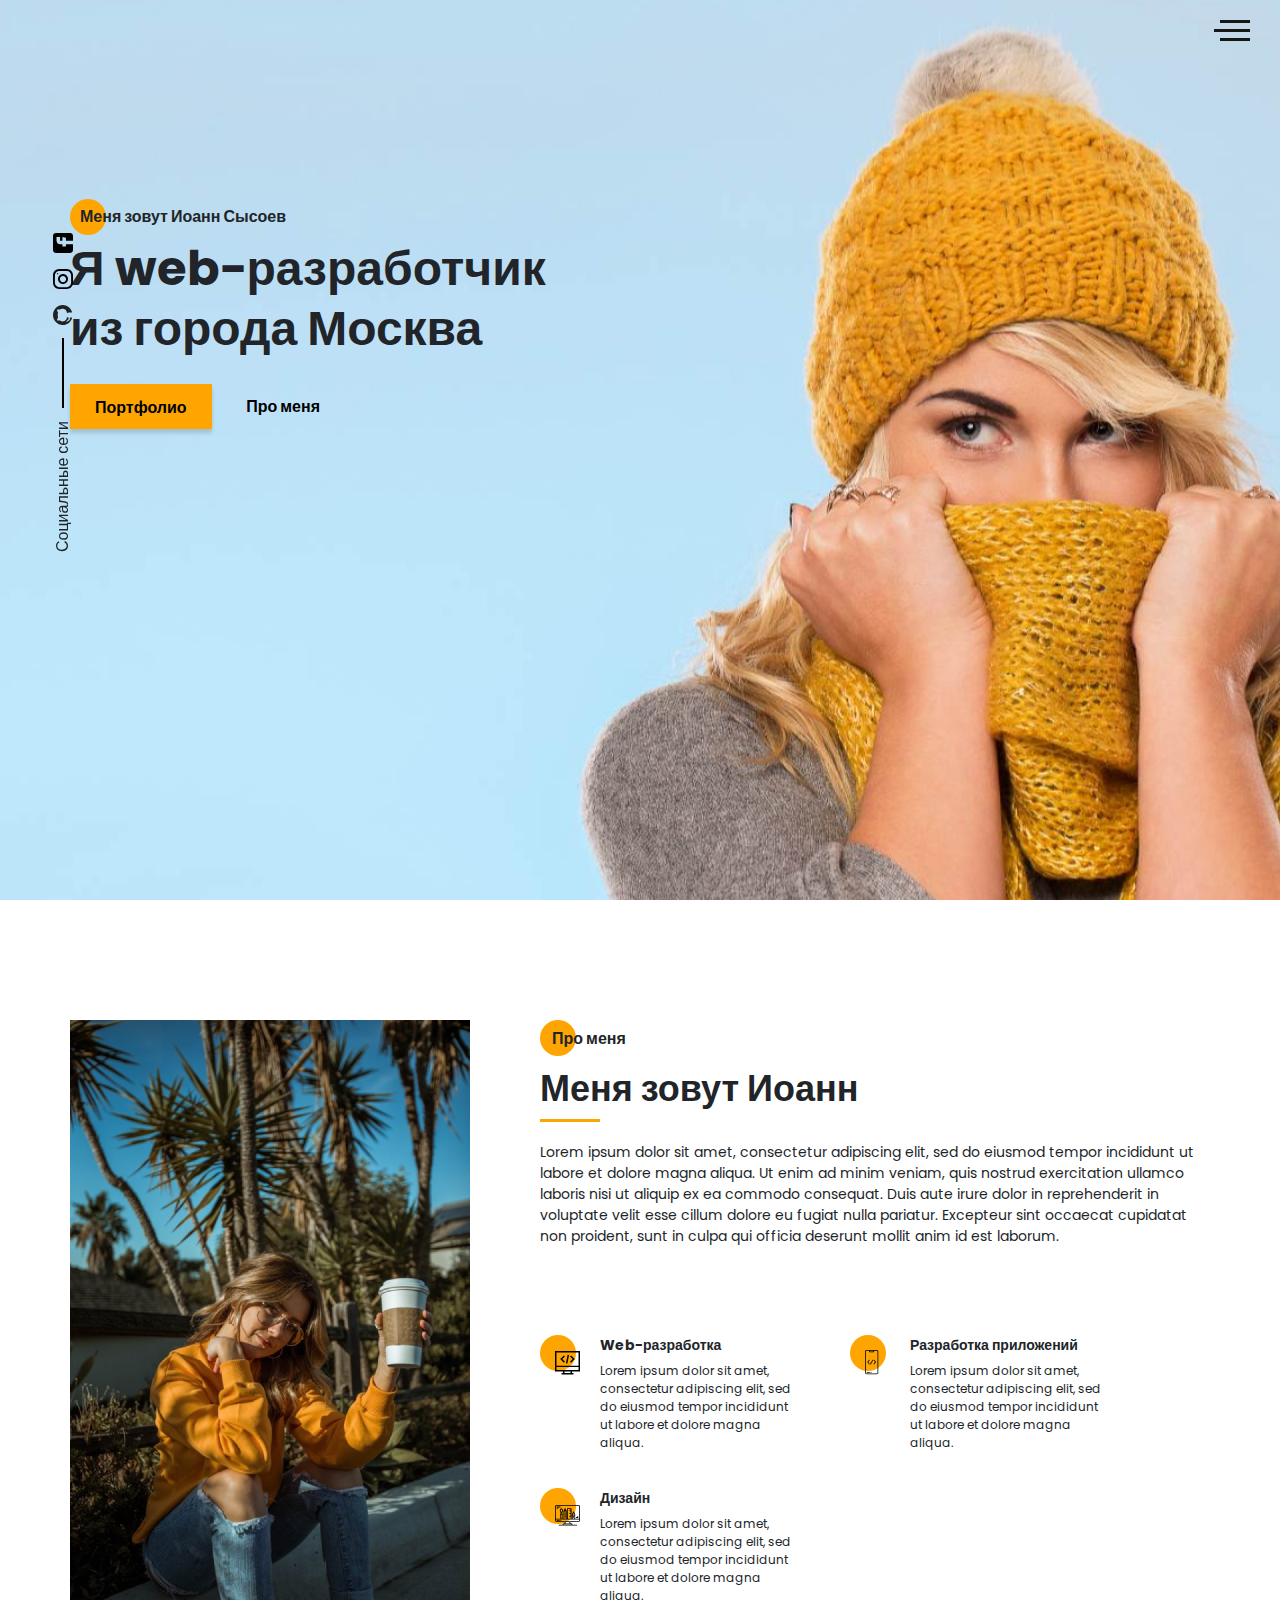
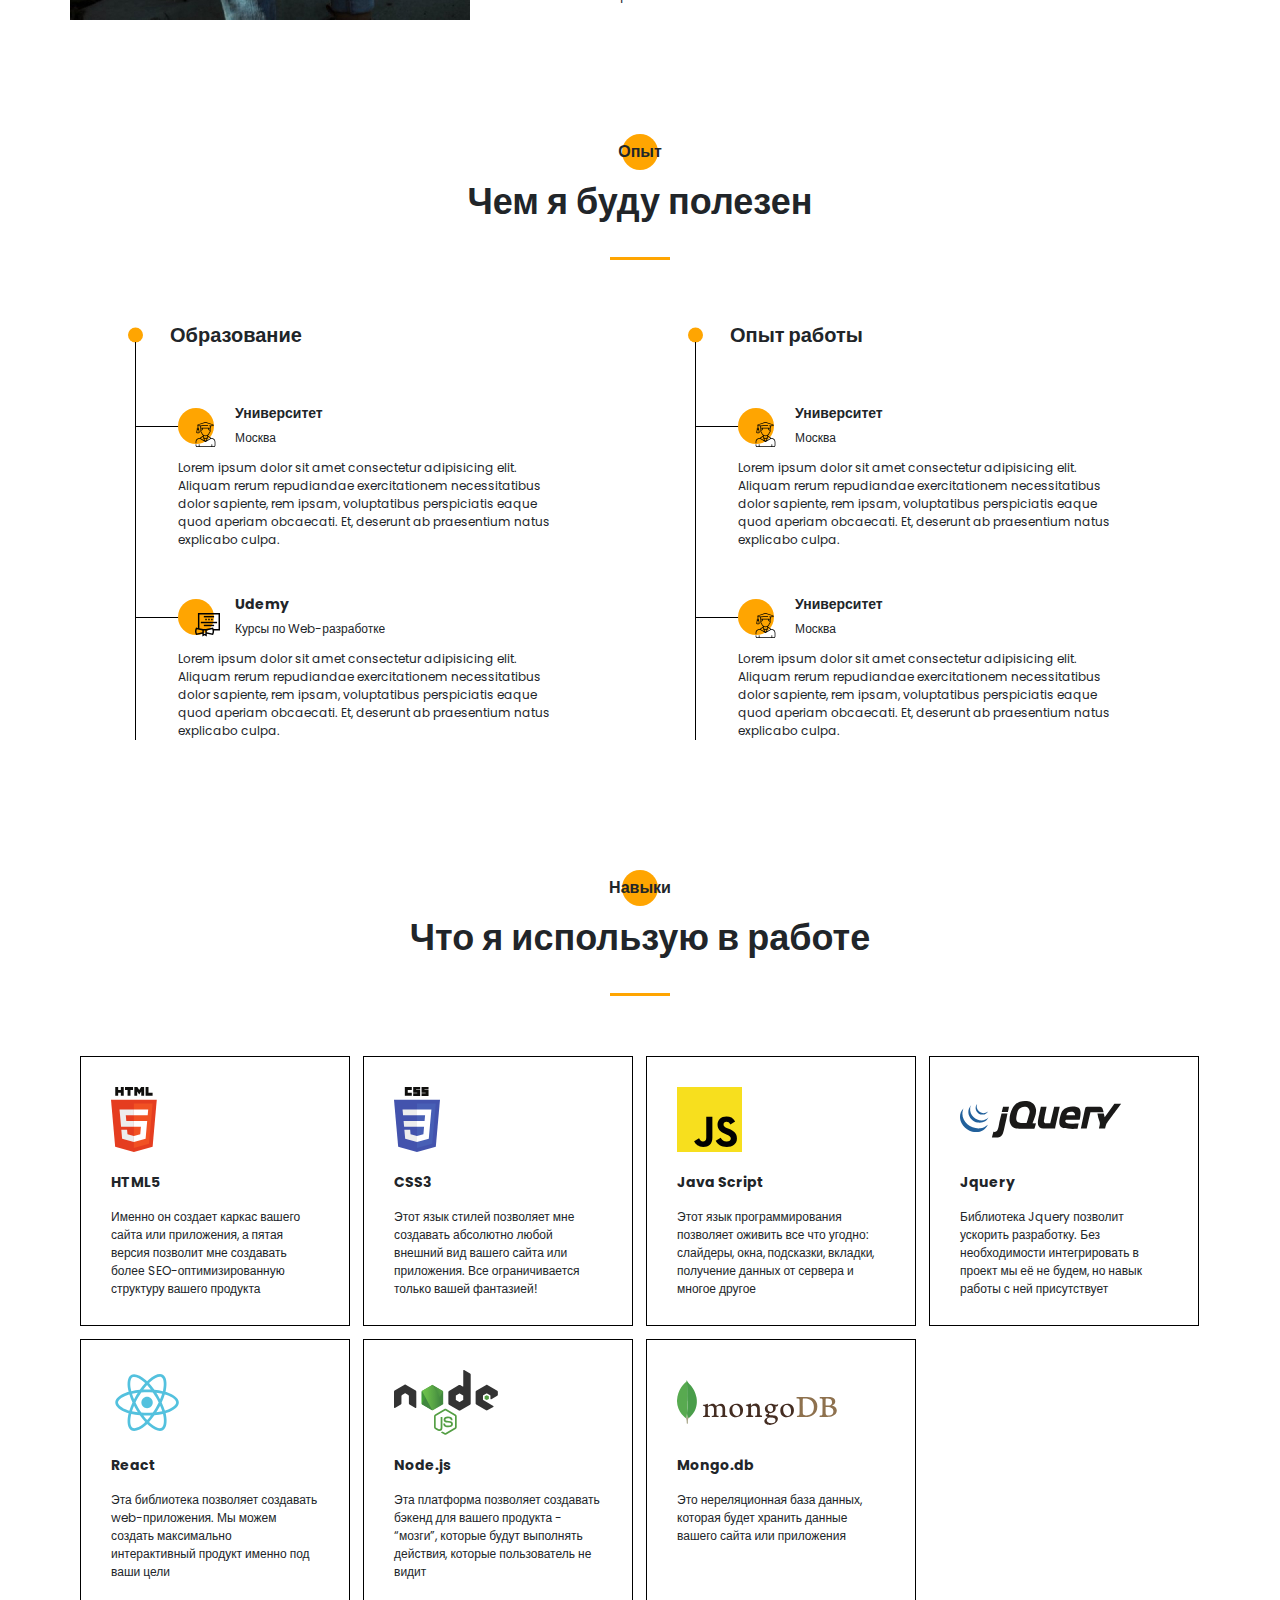
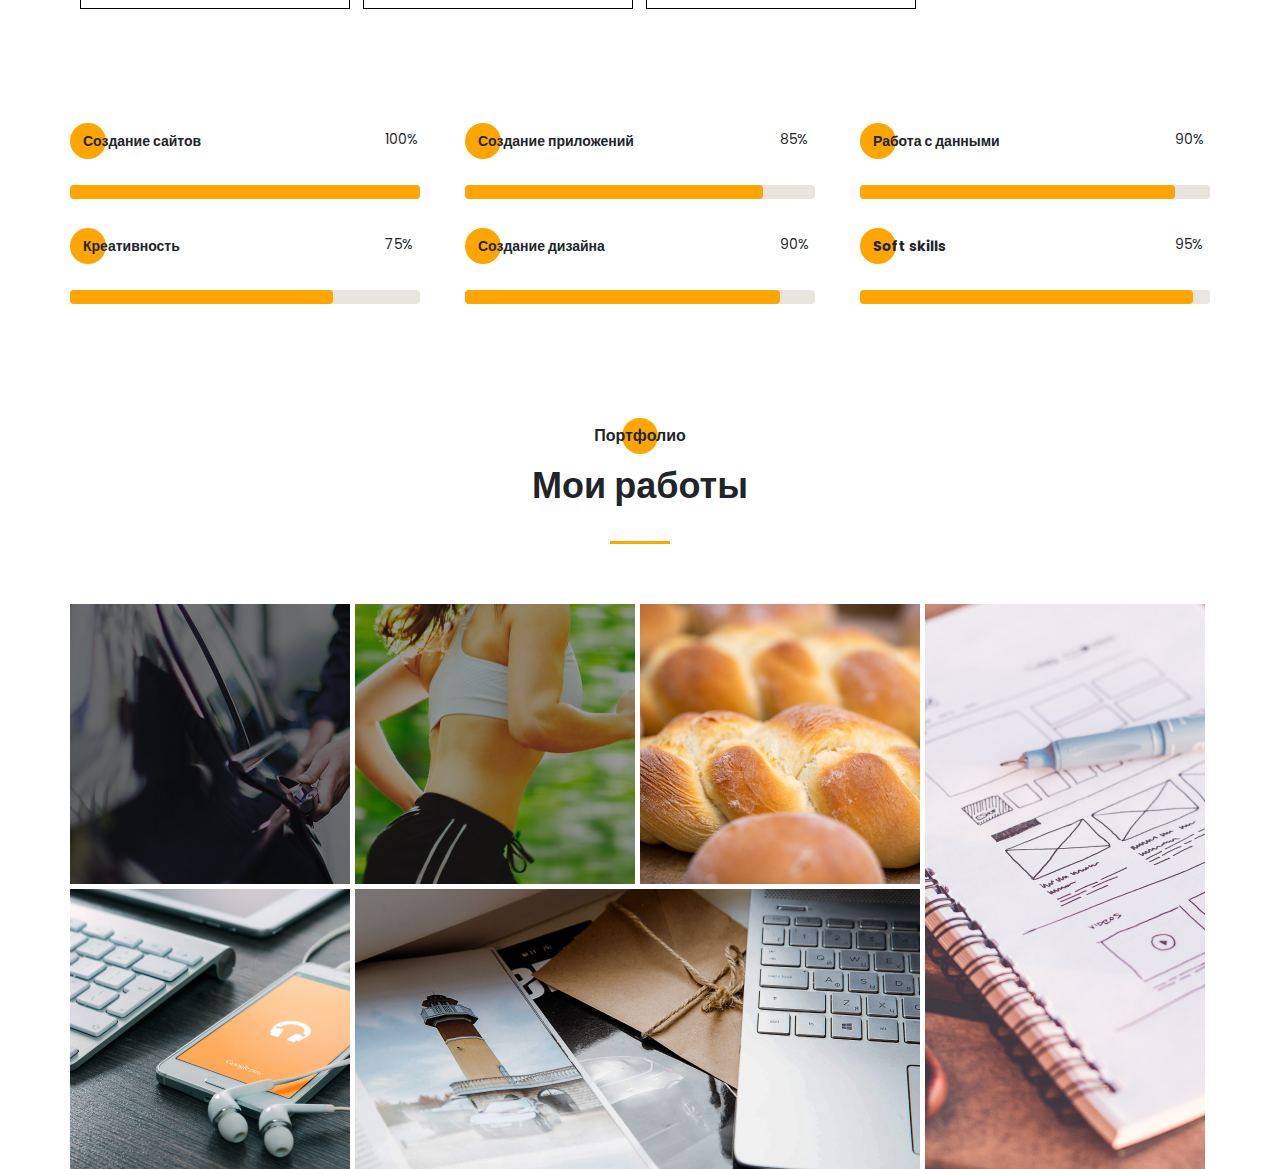
==== index.html @ 1ad9eea7 "Fifth panel: portfolio" ====
<!DOCTYPE html><html lang="ru"><head><meta charset="UTF-8"><meta name="viewport" content="width=device-width,initial-scale=1"><meta http-equiv="X-UA-Compatible" content="ie=edge"><title>Portfolio</title><meta name="title" content="Мое портфолио"><meta name="description" content="Здесь вы сможете ознакомиться с моими работами и узнать больше обо мне"><!-- Open Graph / Facebook --><meta property="og:type" content="website"><meta property="og:url" content="https://metatags.io/"><meta property="og:title" content="Мое портфолио"><meta property="og:description" content="Здесь вы сможете ознакомиться с моими работами и узнать больше обо мне"><meta property="og:image" content="https://metatags.io/assets/meta-tags-16a33a6a8531e519cc0936fbba0ad904e52d35f34a46c97a2c9f6f7dd7d336f2.png"><!-- Twitter --><meta property="twitter:card" content="summary_large_image"><meta property="twitter:url" content="https://metatags.io/"><meta property="twitter:title" content="Мое портфолио"><meta property="twitter:description" content="Здесь вы сможете ознакомиться с моими работами и узнать больше обо мне"><meta property="twitter:image" content="https://metatags.io/assets/meta-tags-16a33a6a8531e519cc0936fbba0ad904e52d35f34a46c97a2c9f6f7dd7d336f2.png"><!-- Favicon  --><link rel="apple-touch-icon" sizes="57x57" href="icons/favicon//apple-icon-57x57.png"><link rel="apple-touch-icon" sizes="60x60" href="icons/favicon//apple-icon-60x60.png"><link rel="apple-touch-icon" sizes="72x72" href="icons/favicon//apple-icon-72x72.png"><link rel="apple-touch-icon" sizes="76x76" href="icons/favicon//apple-icon-76x76.png"><link rel="apple-touch-icon" sizes="114x114" href="icons/favicon//apple-icon-114x114.png"><link rel="apple-touch-icon" sizes="120x120" href="icons/favicon//apple-icon-120x120.png"><link rel="apple-touch-icon" sizes="144x144" href="icons/favicon//apple-icon-144x144.png"><link rel="apple-touch-icon" sizes="152x152" href="icons/favicon//apple-icon-152x152.png"><link rel="apple-touch-icon" sizes="180x180" href="icons/favicon//apple-icon-180x180.png"><link rel="icon" type="image/png" sizes="192x192" href="icons/favicon//android-icon-192x192.png"><link rel="icon" type="image/png" sizes="32x32" href="icons/favicon//favicon-32x32.png"><link rel="icon" type="image/png" sizes="96x96" href="icons/favicon//favicon-96x96.png"><link rel="icon" type="image/png" sizes="16x16" href="icons/favicon//favicon-16x16.png"><link rel="manifest" href="icons/favicon//manifest.json"><meta name="msapplication-TileColor" content="#ffffff"><meta name="msapplication-TileImage" content="icons/favicon//ms-icon-144x144.png"><meta name="theme-color" content="#ffffff"><link rel="stylesheet" href="css/style.min.css"></head><body><aside class="sidepanel"><a href="#" class="sidepanel__link"><img src="icons/social/facebook.svg" alt="facebook"></a><a href="#" class="sidepanel__link"><img src="icons/social/instagram.svg" alt="instagram"></a><a href="#" class="sidepanel__link"><img src="icons/social/github.svg" alt="github"></a><div class="sidepanel__divider"></div><div class="sidepanel__text"><span>Социальные сети</span></div></aside><div class="menu"><div class="menu__block"><div class="menu__close"><svg width="29" height="30" viewBox="0 0 29 30" fill="none" xmlns="http://www.w3.org/2000/svg"><path d="M17.1568 14.5231L28.4489 3.23075C29.1837 2.49623 29.1837 1.30861 28.4489 0.574085C27.7144 -0.160437 26.5267 -0.160437 25.7922 0.574085L14.4998 11.8665L3.20781 0.574085C2.47295 -0.160437 1.28567 -0.160437 0.551149 0.574085C-0.183716 1.30861 -0.183716 2.49623 0.551149 3.23075L11.8432 14.5231L0.551149 25.8155C-0.183716 26.55 -0.183716 27.7376 0.551149 28.4721C0.917206 28.8385 1.39852 29.0226 1.87948 29.0226C2.36045 29.0226 2.84141 28.8385 3.20781 28.4721L14.4998 17.1798L25.7922 28.4721C26.1586 28.8385 26.6396 29.0226 27.1205 29.0226C27.6015 29.0226 28.0825 28.8385 28.4489 28.4721C29.1837 27.7376 29.1837 26.55 28.4489 25.8155L17.1568 14.5231Z" fill="black"/></svg></div><nav><ul class="menu__list"><li class="menu__link"><a href="#">ПРО МЕНЯ</a></li><li class="menu__link"><a href="#">МОЙ ОПЫТ</a></li><li class="menu__link"><a href="#">МОИ НАВЫКИ</a></li><li class="menu__link"><a href="#">МОИ РАБОТЫ</a></li><li class="menu__link"><a href="#">ПРАЙС-ЛИСТ</a></li><li class="menu__link"><a href="#">КОНТАКТЫ</a></li></ul></nav><div class="menu__social"><a href="#"><svg width="20" height="19" viewBox="0 0 20 19" fill="none" xmlns="http://www.w3.org/2000/svg"><path d="M10 0C4.475 0 0 4.36167 0 9.74107C0 14.0457 2.865 17.6962 6.8375 18.9832C7.3375 19.0749 7.52083 18.7734 7.52083 18.5148C7.52083 18.2835 7.5125 17.6706 7.50833 16.8585C4.72667 17.4459 4.14 15.5517 4.14 15.5517C3.685 14.4274 3.0275 14.1267 3.0275 14.1267C2.12167 13.5228 3.0975 13.5352 3.0975 13.5352C4.10167 13.603 4.62917 14.5389 4.62917 14.5389C5.52083 16.0283 6.97 15.5979 7.54167 15.3493C7.63167 14.719 7.88917 14.2903 8.175 14.0466C5.95417 13.8029 3.62 12.9652 3.62 9.23304C3.62 8.16988 4.0075 7.30085 4.64917 6.61934C4.53667 6.37317 4.19917 5.3827 4.73667 4.04116C4.73667 4.04116 5.57417 3.78012 7.48667 5.03988C8.28667 4.82345 9.13667 4.71606 9.98667 4.7111C10.8367 4.71606 11.6867 4.82345 12.4867 5.03988C14.3867 3.78012 15.2242 4.04116 15.2242 4.04116C15.7617 5.3827 15.4242 6.37317 15.3242 6.61934C15.9617 7.30085 16.3492 8.16988 16.3492 9.23304C16.3492 12.9752 14.0117 13.7987 11.7867 14.0383C12.1367 14.3307 12.4617 14.928 12.4617 15.8408C12.4617 17.1444 12.4492 18.1918 12.4492 18.5082C12.4492 18.7635 12.6242 19.0683 13.1367 18.9708C17.1375 17.692 20 14.0391 20 9.74107C20 4.36167 15.5225 0 10 0Z" fill="#212121"/></svg> </a><a href="#"><svg width="20" height="20" viewBox="0 0 20 20" fill="none" xmlns="http://www.w3.org/2000/svg"><path d="M13.7495 0L6.24951 0C2.79826 0 -0.000488281 2.79875 -0.000488281 6.25L-0.000488281 13.75C-0.000488281 17.2013 2.79826 20 6.24951 20L13.7495 20C17.2008 20 19.9995 17.2013 19.9995 13.75L19.9995 6.25C19.9995 2.79875 17.2008 0 13.7495 0ZM18.1245 13.75C18.1245 16.1625 16.162 18.125 13.7495 18.125L6.24951 18.125C3.83701 18.125 1.87451 16.1625 1.87451 13.75L1.87451 6.25C1.87451 3.8375 3.83701 1.875 6.24951 1.875L13.7495 1.875C16.162 1.875 18.1245 3.8375 18.1245 6.25L18.1245 13.75Z" fill="black"/><path d="M9.99951 5C7.23826 5 4.99951 7.23875 4.99951 10C4.99951 12.7613 7.23826 15 9.99951 15C12.7608 15 14.9995 12.7613 14.9995 10C14.9995 7.23875 12.7608 5 9.99951 5ZM9.99951 13.125C8.27701 13.125 6.87451 11.7225 6.87451 10C6.87451 8.27625 8.27701 6.875 9.99951 6.875C11.722 6.875 13.1245 8.27625 13.1245 10C13.1245 11.7225 11.722 13.125 9.99951 13.125Z" fill="black"/><path d="M15.3745 5.29123C15.7425 5.29123 16.0408 4.99295 16.0408 4.62499C16.0408 4.25703 15.7425 3.95874 15.3745 3.95874C15.0065 3.95874 14.7083 4.25703 14.7083 4.62499C14.7083 4.99295 15.0065 5.29123 15.3745 5.29123Z" fill="black"/></svg> </a><a href="#"><svg width="20" height="20" viewBox="0 0 20 20" fill="none" xmlns="http://www.w3.org/2000/svg"><path d="M17.0698 0L2.9292 0C1.3139 0 -0.000488281 1.31439 -0.000488281 2.92969L-0.000488281 17.0703C-0.000488281 18.6856 1.3139 20 2.9292 20L8.82764 20L8.82764 12.9297L6.48389 12.9297L6.48389 9.41406L8.82764 9.41406L8.82764 7.03125C8.82764 5.09262 10.4046 3.51563 12.3433 3.51563L15.8979 3.51563L15.8979 7.03125L12.3433 7.03125L12.3433 9.41406L15.8979 9.41406L15.312 12.9297L12.3433 12.9297L12.3433 20L17.0698 20C18.6851 20 19.9995 18.6856 19.9995 17.0703L19.9995 2.92969C19.9995 1.31439 18.6851 0 17.0698 0Z" fill="black"/></svg></a></div></div><div class="menu__overlay"></div></div><section class="promo"><div class="hamburger"><span></span> <span class="long"></span> <span></span></div><div class="container"><div class="title title_fz16 promo__subtitle">Меня зовут Иоанн Сысоев</div><h1 class="title title_fz48 promo__title">Я web-разработчик из города Москва</h1><div class="promo__btns"><a href="#" class="promo__link btn">Портфолио</a> <a href="#" class="promo__link">Про меня</a></div></div></section><section class="about"><div class="container"><div class="about__wrapper"><div class="about__photo"><img src="img/main_photo.jpg" alt="photo"></div><div class="about__descr"><h2 class="title title_fz16 about__title">Про меня</h2><div class="title title_fz36 about__subtitle">Меня зовут Иоанн</div><div class="divider"></div><p class="about__text">Lorem ipsum dolor sit amet, consectetur adipiscing elit, sed do eiusmod tempor incididunt ut labore et dolore magna aliqua. Ut enim ad minim veniam, quis nostrud exercitation ullamco laboris nisi ut aliquip ex ea commodo consequat. Duis aute irure dolor in reprehenderit in voluptate velit esse cillum dolore eu fugiat nulla pariatur. Excepteur sint occaecat cupidatat non proident, sunt in culpa qui officia deserunt mollit anim id est laborum.</p></div><div class="about__skills"><div class="about__skills-item"><div class="about__skills-circle"><img src="icons/about_me/web_development.svg" alt="web-dev"></div><div><div class="title title_fz14">Web-разработка</div><div class="about__skills-text">Lorem ipsum dolor sit amet, consectetur adipiscing elit, sed do eiusmod tempor incididunt ut labore et dolore magna aliqua.</div></div></div><div class="about__skills-item"><div class="about__skills-circle"><img src="icons/about_me/mobile_dev.svg" alt="mobile-dev"></div><div><div class="title title_fz14">Разработка приложений</div><div class="about__skills-text">Lorem ipsum dolor sit amet, consectetur adipiscing elit, sed do eiusmod tempor incididunt ut labore et dolore magna aliqua.</div></div></div><div class="about__skills-item"><div class="about__skills-circle"><img src="icons/about_me/design.svg" alt="design"></div><div><div class="title title_fz14">Дизайн</div><div class="about__skills-text">Lorem ipsum dolor sit amet, consectetur adipiscing elit, sed do eiusmod tempor incididunt ut labore et dolore magna aliqua.</div></div></div></div></div></div></section><section class="resume"><div class="container"><h2 class="title title_fz16 title__section-title">Опыт</h2><div class="title title_fz36 title__section-subtitle">Чем я буду полезен</div><div class="divider"></div><div class="resume__wrapper"><div class="resume__column"><h3 class="title title_fz20 resume__column-title">Образование</h3><ul><li><div class="resume__item"><div class="resume__item-head"><div class="resume__item-icon"><img src="icons/experience/university.svg" alt="university"></div><h4 class="title title_fz14">Университет</h4><div class="resume__item-location">Москва</div></div><div class="resume__item-body">Lorem ipsum dolor sit amet consectetur adipisicing elit. Aliquam rerum repudiandae exercitationem necessitatibus dolor sapiente, rem ipsam, voluptatibus perspiciatis eaque quod aperiam obcaecati. Et, deserunt ab praesentium natus explicabo culpa.</div></div></li><li><div class="resume__item"><div class="resume__item-head"><div class="resume__item-icon"><img src="icons/experience/courses.svg" alt="courses"></div><h4 class="title title_fz14">Udemy</h4><div class="resume__item-location">Курсы по Web-разработке</div></div><div class="resume__item-body">Lorem ipsum dolor sit amet consectetur adipisicing elit. Aliquam rerum repudiandae exercitationem necessitatibus dolor sapiente, rem ipsam, voluptatibus perspiciatis eaque quod aperiam obcaecati. Et, deserunt ab praesentium natus explicabo culpa.</div></div></li></ul></div><div class="resume__column"><h3 class="title title_fz20 resume__column-title">Опыт работы</h3><ul><li><div class="resume__item"><div class="resume__item-head"><div class="resume__item-icon"><img src="icons/experience/university.svg" alt="university"></div><h4 class="title title_fz14">Университет</h4><div class="resume__item-location">Москва</div></div><div class="resume__item-body">Lorem ipsum dolor sit amet consectetur adipisicing elit. Aliquam rerum repudiandae exercitationem necessitatibus dolor sapiente, rem ipsam, voluptatibus perspiciatis eaque quod aperiam obcaecati. Et, deserunt ab praesentium natus explicabo culpa.</div></div></li><li><div class="resume__item"><div class="resume__item-head"><div class="resume__item-icon"><img src="icons/experience/university.svg" alt="university"></div><h4 class="title title_fz14">Университет</h4><div class="resume__item-location">Москва</div></div><div class="resume__item-body">Lorem ipsum dolor sit amet consectetur adipisicing elit. Aliquam rerum repudiandae exercitationem necessitatibus dolor sapiente, rem ipsam, voluptatibus perspiciatis eaque quod aperiam obcaecati. Et, deserunt ab praesentium natus explicabo culpa.</div></div></li></ul></div></div></div></section><section class="skills"><div class="container"><h2 class="title title_fz16 title__section-title">Навыки</h2><div class="title title_fz36 title__section-subtitle">Что я использую в работе</div><div class="divider"></div><div class="skills__items"><div class="skills__item"><div class="skills__item-img"><img src="icons/skills/html5.svg" alt="html5"></div><h3 class="title title_fz14">HTML5</h3><p>Именно он создает каркас вашего сайта или приложения, а пятая версия позволит мне создавать более SEO-оптимизированную структуру вашего продукта</p></div><div class="skills__item"><div class="skills__item-img"><img src="icons/skills/css3.svg" alt="css3"></div><h3 class="title title_fz14">CSS3</h3><p>Этот язык стилей позволяет мне создавать абсолютно любой внешний вид вашего сайта или приложения. Все ограничивается только вашей фантазией!</p></div><div class="skills__item"><div class="skills__item-img"><img src="icons/skills/js.svg" alt="java script"></div><h3 class="title title_fz14">Java Script</h3><p>Этот язык программирования позволяет оживить все что угодно: слайдеры, окна, подсказки, вкладки, получение данных от сервера и многое другое</p></div><div class="skills__item"><div class="skills__item-img"><img src="icons/skills/jquery.svg" alt="Jquery"></div><h3 class="title title_fz14">Jquery</h3><p>Библиотека Jquery позволит ускорить разработку. Без необходимости интегрировать в проект мы её не будем, но навык работы с ней присутствует</p></div><div class="skills__item"><div class="skills__item-img"><img src="icons/skills/react.svg" alt="React"></div><h3 class="title title_fz14">React</h3><p>Эта библиотека позволяет создавать web-приложения. Мы можем создать максимально интерактивный продукт именно под ваши цели</p></div><div class="skills__item"><div class="skills__item-img"><img src="icons/skills/node.js.svg" alt="Node.js"></div><h3 class="title title_fz14">Node.js</h3><p>Эта платформа позволяет создавать бэкенд для вашего продукта - “мозги”, которые будут выполнять действия, которые пользователь не видит</p></div><div class="skills__item"><div class="skills__item-img"><img src="icons/skills/mongo.db.svg" alt="Mongo.db"></div><h3 class="title title_fz14">Mongo.db</h3><p>Это нереляционная база данных, которая будет хранить данные вашего сайта или приложения</p></div></div><div class="skills__ratings"><div class="skills__ratings-item"><div class="title title_fz14 skills__ratings-title">Создание сайтов</div><div class="skills__ratings-counter">100%</div><div class="skills__ratings-line"><span></span></div></div><div class="skills__ratings-item"><div class="title title_fz14 skills__ratings-title">Создание приложений</div><div class="skills__ratings-counter">85%</div><div class="skills__ratings-line"><span></span></div></div><div class="skills__ratings-item"><div class="title title_fz14 skills__ratings-title">Работа с данными</div><div class="skills__ratings-counter">90%</div><div class="skills__ratings-line"><span></span></div></div><div class="skills__ratings-item"><div class="title title_fz14 skills__ratings-title">Креативность</div><div class="skills__ratings-counter">75%</div><div class="skills__ratings-line"><span></span></div></div><div class="skills__ratings-item"><div class="title title_fz14 skills__ratings-title">Создание дизайна</div><div class="skills__ratings-counter">90%</div><div class="skills__ratings-line"><span></span></div></div><div class="skills__ratings-item"><div class="title title_fz14 skills__ratings-title">Soft skills</div><div class="skills__ratings-counter">95%</div><div class="skills__ratings-line"><span></span></div></div></div></div></section><section class="portfolio"><div class="container"><h2 class="title title_fz16 title__section-title">Портфолио</h2><div class="title title_fz36 title__section-subtitle">Мои работы</div><div class="divider"></div><div class="portfolio__wrapper"><a href="/uber" class="portfolio__item"><img src="img/works/uber.jpg" alt="uber"> </a><a href="/pulse" class="portfolio__item"><img src="img/works/pulse.jpg" alt="pulse"> </a><a href="#" class="portfolio__item"><img src="img/works/bread.jpg" alt="bread"> </a><a href="#" class="portfolio__item vertical"><img src="img/works/plans.jpg" alt="plans"> </a><a href="#" class="portfolio__item"><img src="img/works/ipad.jpg" alt="ipad"> </a><a href="#" class="portfolio__item horizonal"><img src="img/works/mac.jpg" alt="mac"></a></div></div></section><script src="js/script.js"></script></body></html>
---- css/style.min.css ----
/*!
 * Bootstrap Reboot v4.3.1 (https://getbootstrap.com/)
 * Copyright 2011-2019 The Bootstrap Authors
 * Copyright 2011-2019 Twitter, Inc.
 * Licensed under MIT (https://github.com/twbs/bootstrap/blob/master/LICENSE)
 * Forked from Normalize.css, licensed MIT (https://github.com/necolas/normalize.css/blob/master/LICENSE.md)
 */@import url(https://fonts.googleapis.com/css2?family=Poppins:wght@500;700&display=swap);*,::after,::before{box-sizing:border-box}html{font-family:sans-serif;line-height:1.15;-webkit-text-size-adjust:100%;-webkit-tap-highlight-color:transparent}article,aside,figcaption,figure,footer,header,hgroup,main,nav,section{display:block}body{margin:0;font-family:-apple-system,BlinkMacSystemFont,"Segoe UI",Roboto,"Helvetica Neue",Arial,"Noto Sans",sans-serif,"Apple Color Emoji","Segoe UI Emoji","Segoe UI Symbol","Noto Color Emoji";font-size:1rem;font-weight:400;line-height:1.5;color:#212529;text-align:left;background-color:#fff}[tabindex="-1"]:focus{outline:0!important}hr{box-sizing:content-box;height:0;overflow:visible}h1,h2,h3,h4,h5,h6{margin-top:0;margin-bottom:.5rem}p{margin-top:0;margin-bottom:1rem}abbr[data-original-title],abbr[title]{text-decoration:underline;-webkit-text-decoration:underline dotted;text-decoration:underline dotted;cursor:help;border-bottom:0;-webkit-text-decoration-skip-ink:none;text-decoration-skip-ink:none}address{margin-bottom:1rem;font-style:normal;line-height:inherit}dl,ol,ul{margin-top:0;margin-bottom:1rem}ol ol,ol ul,ul ol,ul ul{margin-bottom:0}dt{font-weight:700}dd{margin-bottom:.5rem;margin-left:0}blockquote{margin:0 0 1rem}b,strong{font-weight:bolder}small{font-size:80%}sub,sup{position:relative;font-size:75%;line-height:0;vertical-align:baseline}sub{bottom:-.25em}sup{top:-.5em}a{color:#007bff;text-decoration:none;background-color:transparent}a:hover{color:#0056b3;text-decoration:underline}a:not([href]):not([tabindex]){color:inherit;text-decoration:none}a:not([href]):not([tabindex]):focus,a:not([href]):not([tabindex]):hover{color:inherit;text-decoration:none}a:not([href]):not([tabindex]):focus{outline:0}code,kbd,pre,samp{font-family:SFMono-Regular,Menlo,Monaco,Consolas,"Liberation Mono","Courier New",monospace;font-size:1em}pre{margin-top:0;margin-bottom:1rem;overflow:auto}figure{margin:0 0 1rem}img{vertical-align:middle;border-style:none}svg{overflow:hidden;vertical-align:middle}table{border-collapse:collapse}caption{padding-top:.75rem;padding-bottom:.75rem;color:#6c757d;text-align:left;caption-side:bottom}th{text-align:inherit}label{display:inline-block;margin-bottom:.5rem}button{border-radius:0}button:focus{outline:1px dotted;outline:5px auto -webkit-focus-ring-color}button,input,optgroup,select,textarea{margin:0;font-family:inherit;font-size:inherit;line-height:inherit}button,input{overflow:visible}button,select{text-transform:none}select{word-wrap:normal}[type=button],[type=reset],[type=submit],button{-webkit-appearance:button}[type=button]:not(:disabled),[type=reset]:not(:disabled),[type=submit]:not(:disabled),button:not(:disabled){cursor:pointer}[type=button]::-moz-focus-inner,[type=reset]::-moz-focus-inner,[type=submit]::-moz-focus-inner,button::-moz-focus-inner{padding:0;border-style:none}input[type=checkbox],input[type=radio]{box-sizing:border-box;padding:0}input[type=date],input[type=datetime-local],input[type=month],input[type=time]{-webkit-appearance:listbox}textarea{overflow:auto;resize:vertical}fieldset{min-width:0;padding:0;margin:0;border:0}legend{display:block;width:100%;max-width:100%;padding:0;margin-bottom:.5rem;font-size:1.5rem;line-height:inherit;color:inherit;white-space:normal}progress{vertical-align:baseline}[type=number]::-webkit-inner-spin-button,[type=number]::-webkit-outer-spin-button{height:auto}[type=search]{outline-offset:-2px;-webkit-appearance:none}[type=search]::-webkit-search-decoration{-webkit-appearance:none}::-webkit-file-upload-button{font:inherit;-webkit-appearance:button}output{display:inline-block}summary{display:list-item;cursor:pointer}template{display:none}[hidden]{display:none!important}*{font-family:Poppins,sans-serif;margin:0;padding:0}.container{width:1140px;margin:0 auto}.divider{width:60px;height:3px;background-color:#ffa501;margin:25px auto 0 auto}.promo{min-height:100vh;position:relative;background:url(../img/main_bg.jpg) no-repeat 50%/cover;padding-top:205px}.promo__title{width:535px;margin-top:10px}.promo__subtitle{position:relative;padding-left:10px;z-index:2}.promo__subtitle:before{content:'';position:absolute;z-index:-1;top:-25%;left:0;width:36px;height:36px;border-radius:100%;background:#ffa501}.promo__btns{margin-top:25px;display:flex;align-items:center;justify-content:space-between;width:250px}.promo__link{color:#000;font-weight:700}.promo__link:hover{color:#000;text-decoration:none}.title{font-weight:700;font-size:36px;line-height:60px}.title_fz14{font-size:14px;line-height:21px}.title_fz16{font-size:16px;line-height:24px}.title_fz20{font-size:20px;line-height:30px}.title_fz36{font-size:36px}.title_fz48{font-size:48px}.title__section-title{position:relative;text-align:center}.title__section-title:before{content:'';position:absolute;z-index:-1;top:-25%;left:0;width:36px;height:36px;border-radius:100%;background:#ffa501}.title__section-title:before{top:-6px;left:50%;transform:translateX(-50%)}.title__section-subtitle{text-align:center}.btn{height:45px;background:#ffa501;box-shadow:0 4px 4px rgba(0,0,0,.15);padding:12px 25px}.sidepanel{position:fixed;z-index:3;top:230px;left:50px;display:flex;flex-direction:column;justify-content:space-between;align-items:center;height:340px}.sidepanel__divider{width:2px;height:70px;background-color:#000}.sidepanel__text{height:150px;width:25px}.sidepanel__text span{transform:rotate(-90deg) translate(-30%,-260%);display:block;width:150px}.hamburger{position:absolute;top:20px;right:30px;height:21px;display:flex;flex-direction:column;justify-content:space-between;align-items:flex-end;cursor:pointer}.hamburger span{display:block;width:30px;height:3px;background:#151812}.hamburger span.long{width:36px}.menu{position:fixed;top:0;left:-100%;width:100%;height:100%;z-index:10;visibility:hidden;opacity:0;transition:all .6s}.menu.active{left:0;visibility:visible;opacity:1}.menu__block{position:relative;width:345px;background-color:#ffa501;height:100%;padding-top:140px;padding-left:40px;transition:all .6s;z-index:10}.menu__close{position:absolute;top:25px;right:25px;cursor:pointer}.menu__list{list-style-type:none;padding-left:35px}.menu__link{position:relative;font-weight:700;font-size:24px;line-height:36px;margin-bottom:15px}.menu__link:before{content:'';position:absolute;left:-35px;top:10px;width:15px;height:15px;border-radius:100%;border:1px solid #000;transition:all .6s}.menu__link:hover:before{background-color:#fff}.menu__link a{color:#fff}.menu__social{position:absolute;bottom:50px;left:50%;transform:translateX(-50%);width:90px;display:flex;justify-content:space-between;align-items:center}.menu__overlay{position:fixed;top:0;left:0;width:100%;height:100%;background-color:#fff;opacity:.75}.about{padding-top:120px}.about__wrapper{display:grid;grid-template-columns:400px 670px;grid-template-rows:minmax(245px,auto) minmax(255px,auto);grid-auto-rows:minmax(245px,auto);-moz-column-gap:70px;column-gap:70px;row-gap:40px}.about__photo{grid-row:1/3}.about__photo img{width:100%}.about__descr{padding-top:6px}.about__descr .divider{margin:0}.about__title{position:relative;padding-left:12px;padding-top:1px}.about__title:before{content:'';position:absolute;z-index:-1;top:-25%;left:0;width:36px;height:36px;border-radius:100%;background:#ffa501}.about__text{margin-top:20px;font-size:14px;line-height:21px}.about__skills{display:grid;grid-template:repeat(2,minmax(115px,auto))/repeat(2,260px);grid-auto-rows:1fr;-moz-column-gap:50px;column-gap:50px;row-gap:20px}.about__skills-item{display:grid;grid-template-columns:40px 200px;-moz-column-gap:20px;column-gap:20px}.about__skills-circle{position:relative;padding:15px 0 0 15px}.about__skills-circle:before{content:'';position:absolute;z-index:-1;top:-25%;left:0;width:36px;height:36px;border-radius:100%;background:#ffa501}.about__skills-circle:before{top:0}.about__skills-text{margin-top:6px;font-size:12px;line-height:18px}.resume{padding-top:120px}.resume__wrapper{padding:60px 65px 0 65px;display:grid;grid-template-columns:repeat(2,425px);-moz-column-gap:135px;column-gap:135px}.resume__column-title{position:relative;padding-left:35px}.resume__column-title:before{content:'';position:absolute;width:15px;height:15px;background:#ffa501;border-radius:100%;left:-7px;top:50%;transform:translateY(-50%)}.resume__column ul{list-style-type:none}.resume__column ul li{position:relative}.resume__column ul li:after{content:'';width:1px;height:calc(100% + 16px);position:absolute;top:-16px;left:0;background-color:#000}.resume__item{position:relative}.resume__item:before{content:'';top:68px;height:1px;width:43px;position:absolute;background-color:#000}.resume__item-head{position:relative;padding:45px 0 0 100px}.resume__item-head h4{margin-bottom:0}.resume__item-body{padding-left:43px;margin-top:12px;font-size:12px;line-height:18px}.resume__item-icon{position:absolute;top:50px;left:43px}.resume__item-icon:before{content:'';position:absolute;z-index:-1;top:-25%;left:0;width:36px;height:36px;border-radius:100%;background:#ffa501}.resume__item-icon img{position:absolute;left:17px;top:14px}.resume__item-location{font-size:12px;line-height:18px;margin-top:5px}.skills{padding-top:120px}.skills__items{margin-top:60px;padding:0 10px;display:grid;grid-template:repeat(2,minmax(270px,auto))/repeat(4,270px);grid-auto-rows:minmax(270px,auto);gap:13px}.skills__item{border:1px solid #000;padding:30px 30px 25px 30px}.skills__item-img{display:flex;align-items:center;min-height:65px}.skills__item h3{margin-top:20px;margin-bottom:0}.skills__item p{margin-top:15px;margin-bottom:0;font-size:12px;line-height:18px}.skills__ratings{margin-top:120px;display:grid;grid-template:repeat(2,minmax(70px,auto))/repeat(3,350px);-moz-column-gap:45px;column-gap:45px;row-gap:35px}.skills__ratings-item{display:grid;grid-template:minmax(21px,auto) 14px/200px 35px;justify-content:space-between;align-content:space-between}.skills__ratings-title{position:relative;padding:2px 0 0 13px}.skills__ratings-title:before{content:'';position:absolute;z-index:-1;top:-25%;left:0;width:36px;height:36px;border-radius:100%;background:#ffa501}.skills__ratings-counter{font-size:14px;line-height:21px}.skills__ratings-line{width:350px;height:14px;background-color:#e8e4de;border-radius:4px;grid-column:1/3}.skills__ratings-line span{display:block;height:100%;background-color:#ffa501;border-radius:4px}.portfolio{padding-top:120px}.portfolio__wrapper{margin-top:60px;display:grid;grid-template:repeat(2,280px)/repeat(4,280px);grid-auto-rows:280px;gap:5px}.portfolio__wrapper .vertical{grid-row:1/3;grid-column:4/5}.portfolio__wrapper .horizonal{grid-row:2/3;grid-column:2/4}.portfolio__item{transition:.6s all}.portfolio__item img{width:100%}.portfolio__item:hover{transform:scale(1.02);-webkit-filter:saturate(200%);filter:saturate(200%)}
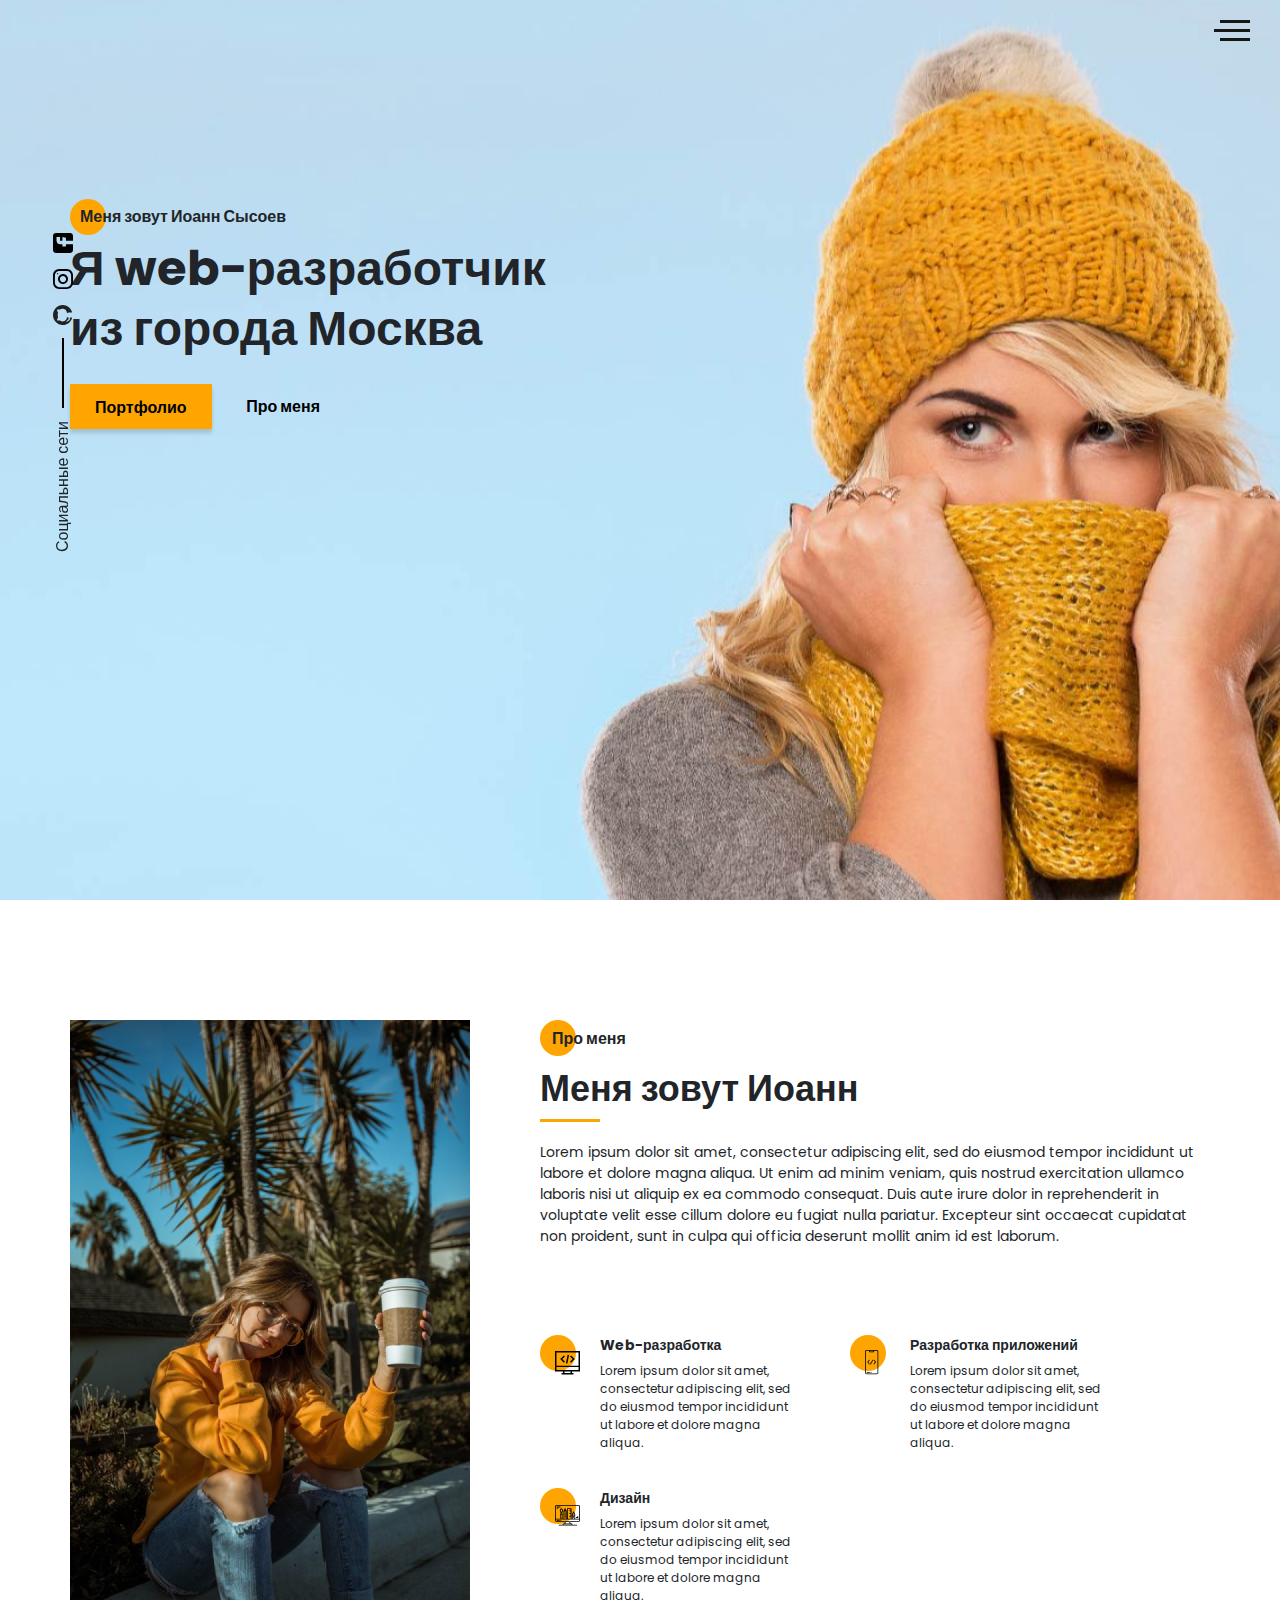
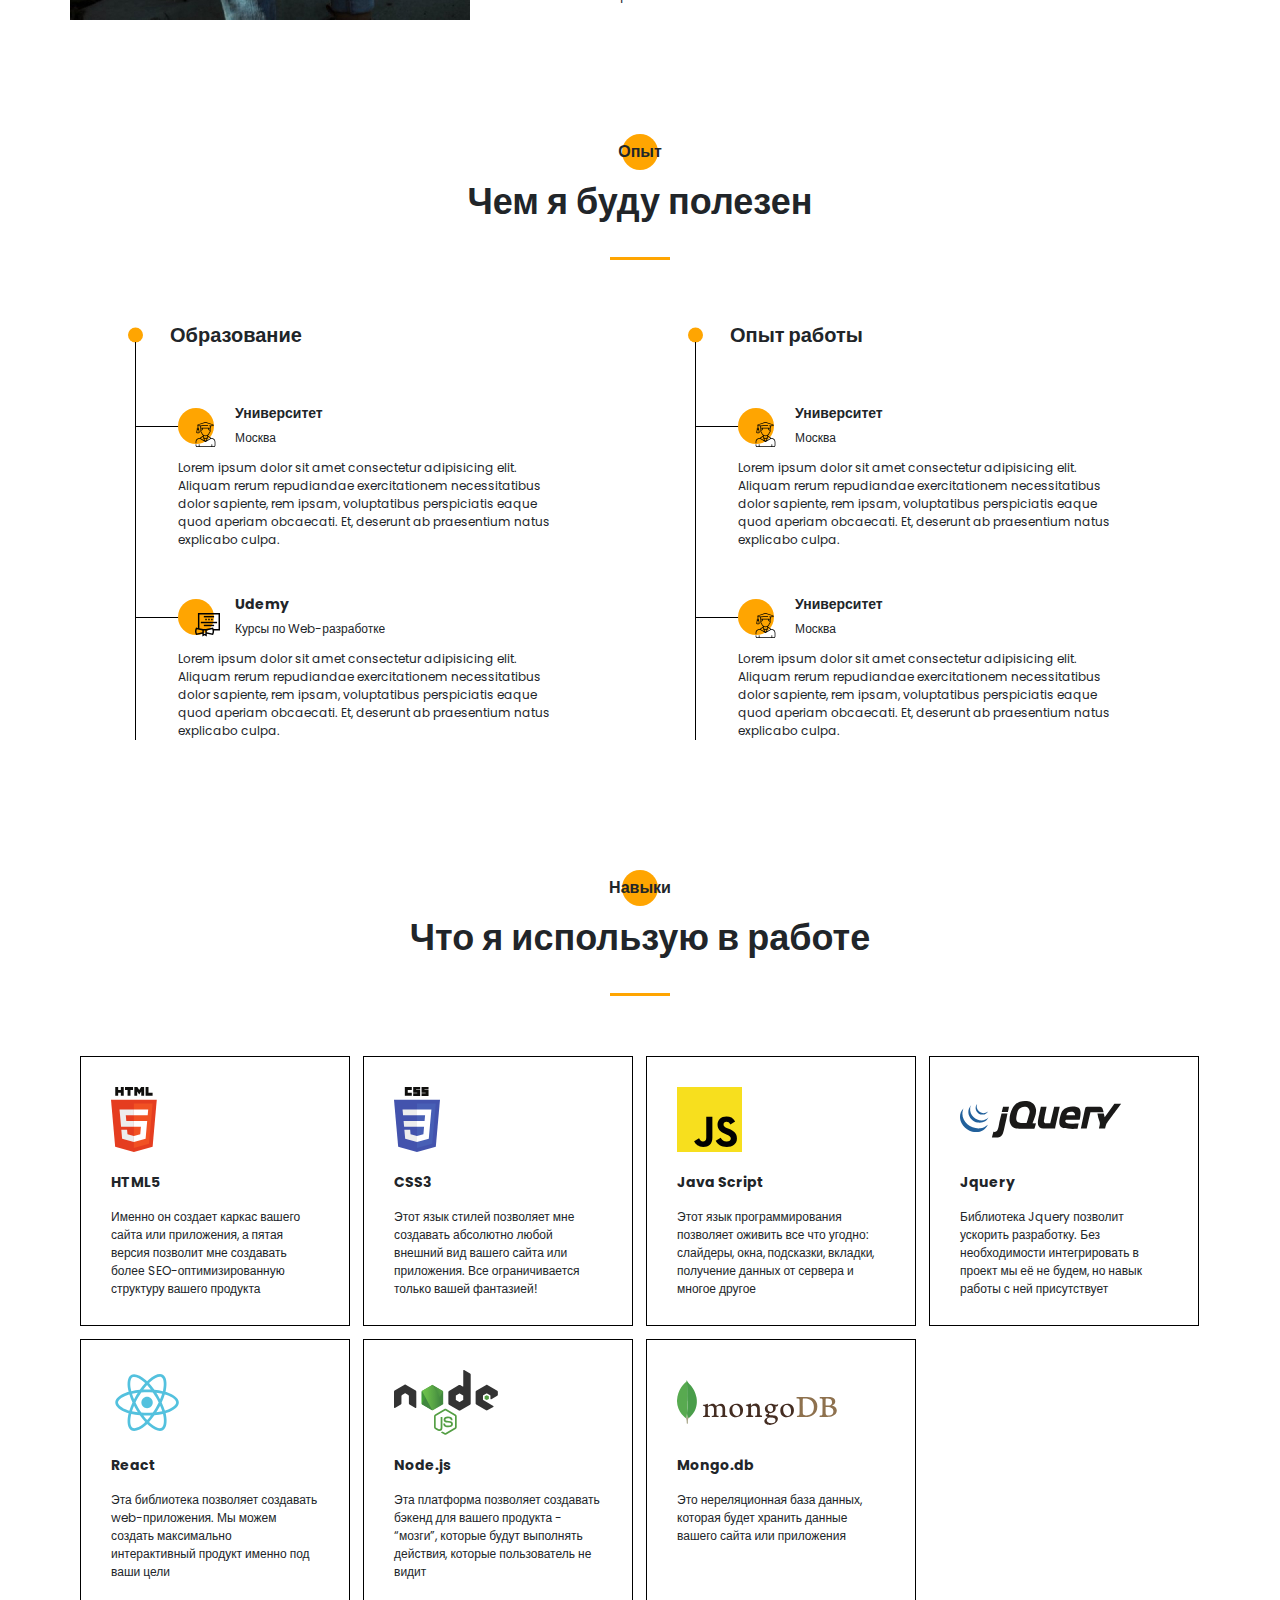
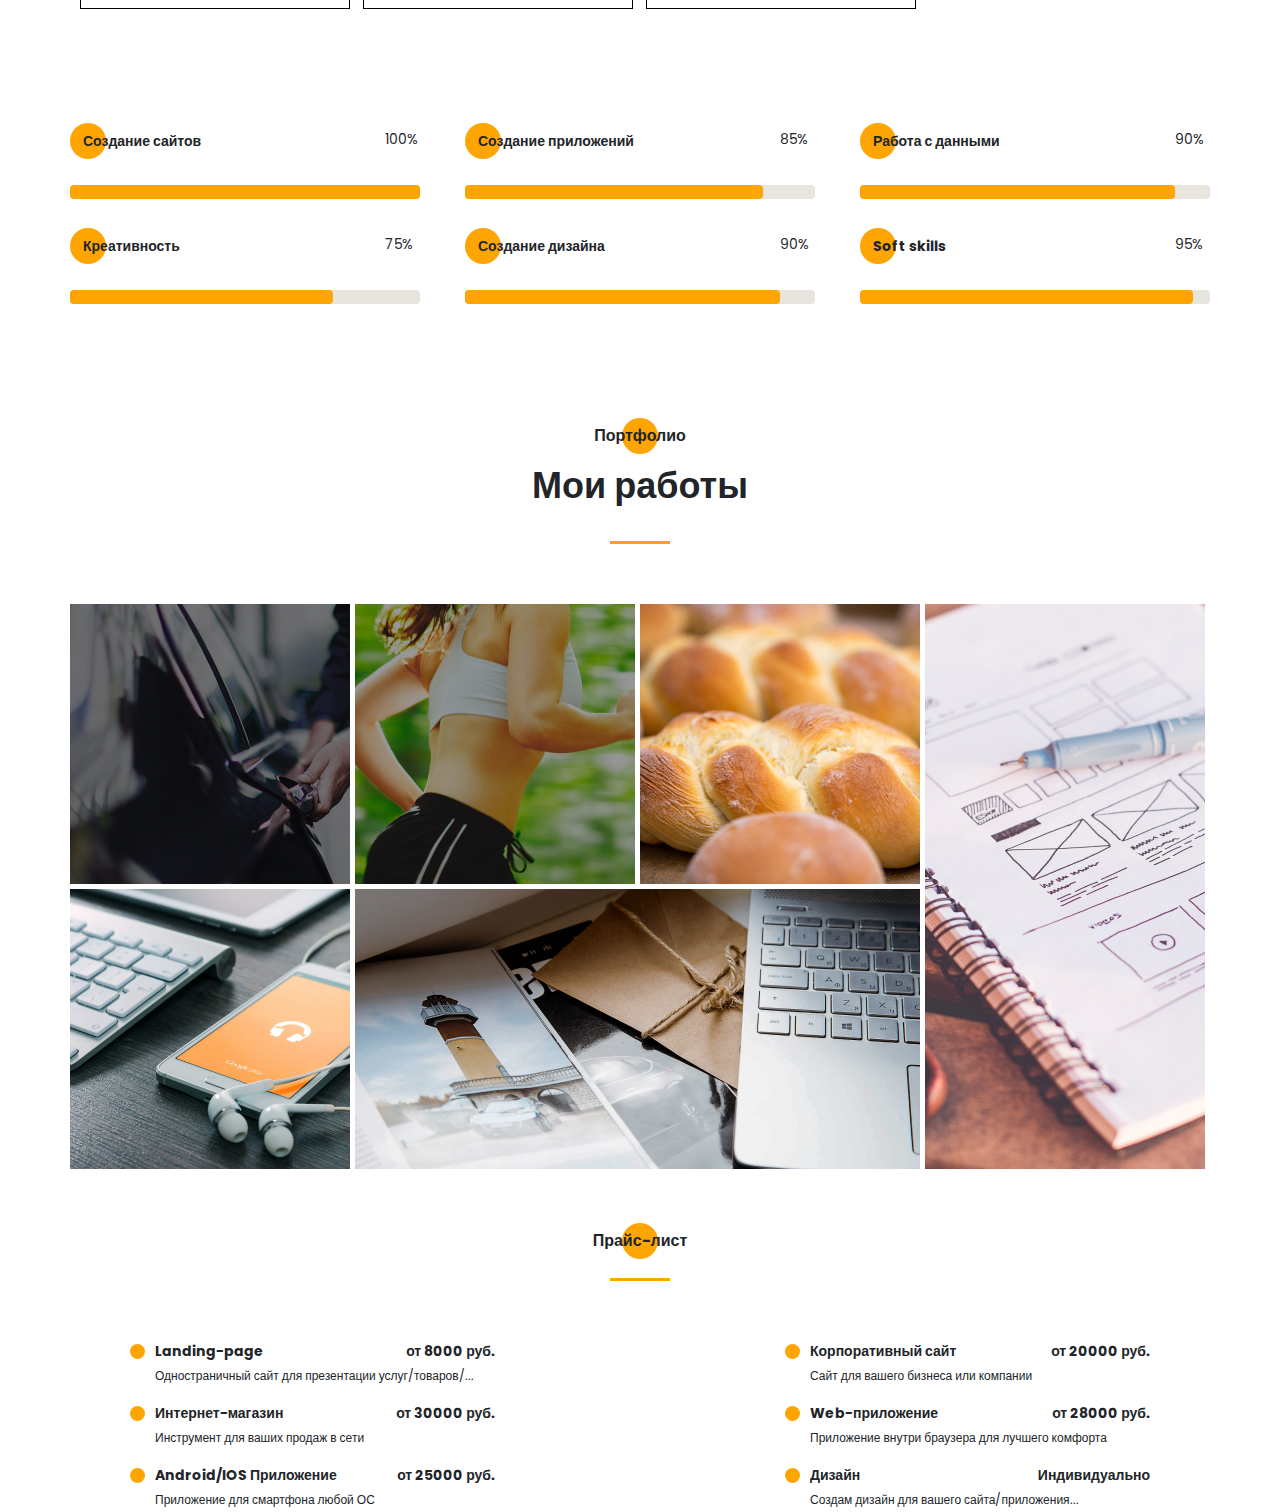
==== commit 42103c4b: "Sixth panel: pricelist" ====
--- a/index.html
+++ b/index.html
@@ -1 +1 @@
-<!DOCTYPE html><html lang="ru"><head><meta charset="UTF-8"><meta name="viewport" content="width=device-width,initial-scale=1"><meta http-equiv="X-UA-Compatible" content="ie=edge"><title>Portfolio</title><meta name="title" content="Мое портфолио"><meta name="description" content="Здесь вы сможете ознакомиться с моими работами и узнать больше обо мне"><!-- Open Graph / Facebook --><meta property="og:type" content="website"><meta property="og:url" content="https://metatags.io/"><meta property="og:title" content="Мое портфолио"><meta property="og:description" content="Здесь вы сможете ознакомиться с моими работами и узнать больше обо мне"><meta property="og:image" content="https://metatags.io/assets/meta-tags-16a33a6a8531e519cc0936fbba0ad904e52d35f34a46c97a2c9f6f7dd7d336f2.png"><!-- Twitter --><meta property="twitter:card" content="summary_large_image"><meta property="twitter:url" content="https://metatags.io/"><meta property="twitter:title" content="Мое портфолио"><meta property="twitter:description" content="Здесь вы сможете ознакомиться с моими работами и узнать больше обо мне"><meta property="twitter:image" content="https://metatags.io/assets/meta-tags-16a33a6a8531e519cc0936fbba0ad904e52d35f34a46c97a2c9f6f7dd7d336f2.png"><!-- Favicon  --><link rel="apple-touch-icon" sizes="57x57" href="icons/favicon//apple-icon-57x57.png"><link rel="apple-touch-icon" sizes="60x60" href="icons/favicon//apple-icon-60x60.png"><link rel="apple-touch-icon" sizes="72x72" href="icons/favicon//apple-icon-72x72.png"><link rel="apple-touch-icon" sizes="76x76" href="icons/favicon//apple-icon-76x76.png"><link rel="apple-touch-icon" sizes="114x114" href="icons/favicon//apple-icon-114x114.png"><link rel="apple-touch-icon" sizes="120x120" href="icons/favicon//apple-icon-120x120.png"><link rel="apple-touch-icon" sizes="144x144" href="icons/favicon//apple-icon-144x144.png"><link rel="apple-touch-icon" sizes="152x152" href="icons/favicon//apple-icon-152x152.png"><link rel="apple-touch-icon" sizes="180x180" href="icons/favicon//apple-icon-180x180.png"><link rel="icon" type="image/png" sizes="192x192" href="icons/favicon//android-icon-192x192.png"><link rel="icon" type="image/png" sizes="32x32" href="icons/favicon//favicon-32x32.png"><link rel="icon" type="image/png" sizes="96x96" href="icons/favicon//favicon-96x96.png"><link rel="icon" type="image/png" sizes="16x16" href="icons/favicon//favicon-16x16.png"><link rel="manifest" href="icons/favicon//manifest.json"><meta name="msapplication-TileColor" content="#ffffff"><meta name="msapplication-TileImage" content="icons/favicon//ms-icon-144x144.png"><meta name="theme-color" content="#ffffff"><link rel="stylesheet" href="css/style.min.css"></head><body><aside class="sidepanel"><a href="#" class="sidepanel__link"><img src="icons/social/facebook.svg" alt="facebook"></a><a href="#" class="sidepanel__link"><img src="icons/social/instagram.svg" alt="instagram"></a><a href="#" class="sidepanel__link"><img src="icons/social/github.svg" alt="github"></a><div class="sidepanel__divider"></div><div class="sidepanel__text"><span>Социальные сети</span></div></aside><div class="menu"><div class="menu__block"><div class="menu__close"><svg width="29" height="30" viewBox="0 0 29 30" fill="none" xmlns="http://www.w3.org/2000/svg"><path d="M17.1568 14.5231L28.4489 3.23075C29.1837 2.49623 29.1837 1.30861 28.4489 0.574085C27.7144 -0.160437 26.5267 -0.160437 25.7922 0.574085L14.4998 11.8665L3.20781 0.574085C2.47295 -0.160437 1.28567 -0.160437 0.551149 0.574085C-0.183716 1.30861 -0.183716 2.49623 0.551149 3.23075L11.8432 14.5231L0.551149 25.8155C-0.183716 26.55 -0.183716 27.7376 0.551149 28.4721C0.917206 28.8385 1.39852 29.0226 1.87948 29.0226C2.36045 29.0226 2.84141 28.8385 3.20781 28.4721L14.4998 17.1798L25.7922 28.4721C26.1586 28.8385 26.6396 29.0226 27.1205 29.0226C27.6015 29.0226 28.0825 28.8385 28.4489 28.4721C29.1837 27.7376 29.1837 26.55 28.4489 25.8155L17.1568 14.5231Z" fill="black"/></svg></div><nav><ul class="menu__list"><li class="menu__link"><a href="#">ПРО МЕНЯ</a></li><li class="menu__link"><a href="#">МОЙ ОПЫТ</a></li><li class="menu__link"><a href="#">МОИ НАВЫКИ</a></li><li class="menu__link"><a href="#">МОИ РАБОТЫ</a></li><li class="menu__link"><a href="#">ПРАЙС-ЛИСТ</a></li><li class="menu__link"><a href="#">КОНТАКТЫ</a></li></ul></nav><div class="menu__social"><a href="#"><svg width="20" height="19" viewBox="0 0 20 19" fill="none" xmlns="http://www.w3.org/2000/svg"><path d="M10 0C4.475 0 0 4.36167 0 9.74107C0 14.0457 2.865 17.6962 6.8375 18.9832C7.3375 19.0749 7.52083 18.7734 7.52083 18.5148C7.52083 18.2835 7.5125 17.6706 7.50833 16.8585C4.72667 17.4459 4.14 15.5517 4.14 15.5517C3.685 14.4274 3.0275 14.1267 3.0275 14.1267C2.12167 13.5228 3.0975 13.5352 3.0975 13.5352C4.10167 13.603 4.62917 14.5389 4.62917 14.5389C5.52083 16.0283 6.97 15.5979 7.54167 15.3493C7.63167 14.719 7.88917 14.2903 8.175 14.0466C5.95417 13.8029 3.62 12.9652 3.62 9.23304C3.62 8.16988 4.0075 7.30085 4.64917 6.61934C4.53667 6.37317 4.19917 5.3827 4.73667 4.04116C4.73667 4.04116 5.57417 3.78012 7.48667 5.03988C8.28667 4.82345 9.13667 4.71606 9.98667 4.7111C10.8367 4.71606 11.6867 4.82345 12.4867 5.03988C14.3867 3.78012 15.2242 4.04116 15.2242 4.04116C15.7617 5.3827 15.4242 6.37317 15.3242 6.61934C15.9617 7.30085 16.3492 8.16988 16.3492 9.23304C16.3492 12.9752 14.0117 13.7987 11.7867 14.0383C12.1367 14.3307 12.4617 14.928 12.4617 15.8408C12.4617 17.1444 12.4492 18.1918 12.4492 18.5082C12.4492 18.7635 12.6242 19.0683 13.1367 18.9708C17.1375 17.692 20 14.0391 20 9.74107C20 4.36167 15.5225 0 10 0Z" fill="#212121"/></svg> </a><a href="#"><svg width="20" height="20" viewBox="0 0 20 20" fill="none" xmlns="http://www.w3.org/2000/svg"><path d="M13.7495 0L6.24951 0C2.79826 0 -0.000488281 2.79875 -0.000488281 6.25L-0.000488281 13.75C-0.000488281 17.2013 2.79826 20 6.24951 20L13.7495 20C17.2008 20 19.9995 17.2013 19.9995 13.75L19.9995 6.25C19.9995 2.79875 17.2008 0 13.7495 0ZM18.1245 13.75C18.1245 16.1625 16.162 18.125 13.7495 18.125L6.24951 18.125C3.83701 18.125 1.87451 16.1625 1.87451 13.75L1.87451 6.25C1.87451 3.8375 3.83701 1.875 6.24951 1.875L13.7495 1.875C16.162 1.875 18.1245 3.8375 18.1245 6.25L18.1245 13.75Z" fill="black"/><path d="M9.99951 5C7.23826 5 4.99951 7.23875 4.99951 10C4.99951 12.7613 7.23826 15 9.99951 15C12.7608 15 14.9995 12.7613 14.9995 10C14.9995 7.23875 12.7608 5 9.99951 5ZM9.99951 13.125C8.27701 13.125 6.87451 11.7225 6.87451 10C6.87451 8.27625 8.27701 6.875 9.99951 6.875C11.722 6.875 13.1245 8.27625 13.1245 10C13.1245 11.7225 11.722 13.125 9.99951 13.125Z" fill="black"/><path d="M15.3745 5.29123C15.7425 5.29123 16.0408 4.99295 16.0408 4.62499C16.0408 4.25703 15.7425 3.95874 15.3745 3.95874C15.0065 3.95874 14.7083 4.25703 14.7083 4.62499C14.7083 4.99295 15.0065 5.29123 15.3745 5.29123Z" fill="black"/></svg> </a><a href="#"><svg width="20" height="20" viewBox="0 0 20 20" fill="none" xmlns="http://www.w3.org/2000/svg"><path d="M17.0698 0L2.9292 0C1.3139 0 -0.000488281 1.31439 -0.000488281 2.92969L-0.000488281 17.0703C-0.000488281 18.6856 1.3139 20 2.9292 20L8.82764 20L8.82764 12.9297L6.48389 12.9297L6.48389 9.41406L8.82764 9.41406L8.82764 7.03125C8.82764 5.09262 10.4046 3.51563 12.3433 3.51563L15.8979 3.51563L15.8979 7.03125L12.3433 7.03125L12.3433 9.41406L15.8979 9.41406L15.312 12.9297L12.3433 12.9297L12.3433 20L17.0698 20C18.6851 20 19.9995 18.6856 19.9995 17.0703L19.9995 2.92969C19.9995 1.31439 18.6851 0 17.0698 0Z" fill="black"/></svg></a></div></div><div class="menu__overlay"></div></div><section class="promo"><div class="hamburger"><span></span> <span class="long"></span> <span></span></div><div class="container"><div class="title title_fz16 promo__subtitle">Меня зовут Иоанн Сысоев</div><h1 class="title title_fz48 promo__title">Я web-разработчик из города Москва</h1><div class="promo__btns"><a href="#" class="promo__link btn">Портфолио</a> <a href="#" class="promo__link">Про меня</a></div></div></section><section class="about"><div class="container"><div class="about__wrapper"><div class="about__photo"><img src="img/main_photo.jpg" alt="photo"></div><div class="about__descr"><h2 class="title title_fz16 about__title">Про меня</h2><div class="title title_fz36 about__subtitle">Меня зовут Иоанн</div><div class="divider"></div><p class="about__text">Lorem ipsum dolor sit amet, consectetur adipiscing elit, sed do eiusmod tempor incididunt ut labore et dolore magna aliqua. Ut enim ad minim veniam, quis nostrud exercitation ullamco laboris nisi ut aliquip ex ea commodo consequat. Duis aute irure dolor in reprehenderit in voluptate velit esse cillum dolore eu fugiat nulla pariatur. Excepteur sint occaecat cupidatat non proident, sunt in culpa qui officia deserunt mollit anim id est laborum.</p></div><div class="about__skills"><div class="about__skills-item"><div class="about__skills-circle"><img src="icons/about_me/web_development.svg" alt="web-dev"></div><div><div class="title title_fz14">Web-разработка</div><div class="about__skills-text">Lorem ipsum dolor sit amet, consectetur adipiscing elit, sed do eiusmod tempor incididunt ut labore et dolore magna aliqua.</div></div></div><div class="about__skills-item"><div class="about__skills-circle"><img src="icons/about_me/mobile_dev.svg" alt="mobile-dev"></div><div><div class="title title_fz14">Разработка приложений</div><div class="about__skills-text">Lorem ipsum dolor sit amet, consectetur adipiscing elit, sed do eiusmod tempor incididunt ut labore et dolore magna aliqua.</div></div></div><div class="about__skills-item"><div class="about__skills-circle"><img src="icons/about_me/design.svg" alt="design"></div><div><div class="title title_fz14">Дизайн</div><div class="about__skills-text">Lorem ipsum dolor sit amet, consectetur adipiscing elit, sed do eiusmod tempor incididunt ut labore et dolore magna aliqua.</div></div></div></div></div></div></section><section class="resume"><div class="container"><h2 class="title title_fz16 title__section-title">Опыт</h2><div class="title title_fz36 title__section-subtitle">Чем я буду полезен</div><div class="divider"></div><div class="resume__wrapper"><div class="resume__column"><h3 class="title title_fz20 resume__column-title">Образование</h3><ul><li><div class="resume__item"><div class="resume__item-head"><div class="resume__item-icon"><img src="icons/experience/university.svg" alt="university"></div><h4 class="title title_fz14">Университет</h4><div class="resume__item-location">Москва</div></div><div class="resume__item-body">Lorem ipsum dolor sit amet consectetur adipisicing elit. Aliquam rerum repudiandae exercitationem necessitatibus dolor sapiente, rem ipsam, voluptatibus perspiciatis eaque quod aperiam obcaecati. Et, deserunt ab praesentium natus explicabo culpa.</div></div></li><li><div class="resume__item"><div class="resume__item-head"><div class="resume__item-icon"><img src="icons/experience/courses.svg" alt="courses"></div><h4 class="title title_fz14">Udemy</h4><div class="resume__item-location">Курсы по Web-разработке</div></div><div class="resume__item-body">Lorem ipsum dolor sit amet consectetur adipisicing elit. Aliquam rerum repudiandae exercitationem necessitatibus dolor sapiente, rem ipsam, voluptatibus perspiciatis eaque quod aperiam obcaecati. Et, deserunt ab praesentium natus explicabo culpa.</div></div></li></ul></div><div class="resume__column"><h3 class="title title_fz20 resume__column-title">Опыт работы</h3><ul><li><div class="resume__item"><div class="resume__item-head"><div class="resume__item-icon"><img src="icons/experience/university.svg" alt="university"></div><h4 class="title title_fz14">Университет</h4><div class="resume__item-location">Москва</div></div><div class="resume__item-body">Lorem ipsum dolor sit amet consectetur adipisicing elit. Aliquam rerum repudiandae exercitationem necessitatibus dolor sapiente, rem ipsam, voluptatibus perspiciatis eaque quod aperiam obcaecati. Et, deserunt ab praesentium natus explicabo culpa.</div></div></li><li><div class="resume__item"><div class="resume__item-head"><div class="resume__item-icon"><img src="icons/experience/university.svg" alt="university"></div><h4 class="title title_fz14">Университет</h4><div class="resume__item-location">Москва</div></div><div class="resume__item-body">Lorem ipsum dolor sit amet consectetur adipisicing elit. Aliquam rerum repudiandae exercitationem necessitatibus dolor sapiente, rem ipsam, voluptatibus perspiciatis eaque quod aperiam obcaecati. Et, deserunt ab praesentium natus explicabo culpa.</div></div></li></ul></div></div></div></section><section class="skills"><div class="container"><h2 class="title title_fz16 title__section-title">Навыки</h2><div class="title title_fz36 title__section-subtitle">Что я использую в работе</div><div class="divider"></div><div class="skills__items"><div class="skills__item"><div class="skills__item-img"><img src="icons/skills/html5.svg" alt="html5"></div><h3 class="title title_fz14">HTML5</h3><p>Именно он создает каркас вашего сайта или приложения, а пятая версия позволит мне создавать более SEO-оптимизированную структуру вашего продукта</p></div><div class="skills__item"><div class="skills__item-img"><img src="icons/skills/css3.svg" alt="css3"></div><h3 class="title title_fz14">CSS3</h3><p>Этот язык стилей позволяет мне создавать абсолютно любой внешний вид вашего сайта или приложения. Все ограничивается только вашей фантазией!</p></div><div class="skills__item"><div class="skills__item-img"><img src="icons/skills/js.svg" alt="java script"></div><h3 class="title title_fz14">Java Script</h3><p>Этот язык программирования позволяет оживить все что угодно: слайдеры, окна, подсказки, вкладки, получение данных от сервера и многое другое</p></div><div class="skills__item"><div class="skills__item-img"><img src="icons/skills/jquery.svg" alt="Jquery"></div><h3 class="title title_fz14">Jquery</h3><p>Библиотека Jquery позволит ускорить разработку. Без необходимости интегрировать в проект мы её не будем, но навык работы с ней присутствует</p></div><div class="skills__item"><div class="skills__item-img"><img src="icons/skills/react.svg" alt="React"></div><h3 class="title title_fz14">React</h3><p>Эта библиотека позволяет создавать web-приложения. Мы можем создать максимально интерактивный продукт именно под ваши цели</p></div><div class="skills__item"><div class="skills__item-img"><img src="icons/skills/node.js.svg" alt="Node.js"></div><h3 class="title title_fz14">Node.js</h3><p>Эта платформа позволяет создавать бэкенд для вашего продукта - “мозги”, которые будут выполнять действия, которые пользователь не видит</p></div><div class="skills__item"><div class="skills__item-img"><img src="icons/skills/mongo.db.svg" alt="Mongo.db"></div><h3 class="title title_fz14">Mongo.db</h3><p>Это нереляционная база данных, которая будет хранить данные вашего сайта или приложения</p></div></div><div class="skills__ratings"><div class="skills__ratings-item"><div class="title title_fz14 skills__ratings-title">Создание сайтов</div><div class="skills__ratings-counter">100%</div><div class="skills__ratings-line"><span></span></div></div><div class="skills__ratings-item"><div class="title title_fz14 skills__ratings-title">Создание приложений</div><div class="skills__ratings-counter">85%</div><div class="skills__ratings-line"><span></span></div></div><div class="skills__ratings-item"><div class="title title_fz14 skills__ratings-title">Работа с данными</div><div class="skills__ratings-counter">90%</div><div class="skills__ratings-line"><span></span></div></div><div class="skills__ratings-item"><div class="title title_fz14 skills__ratings-title">Креативность</div><div class="skills__ratings-counter">75%</div><div class="skills__ratings-line"><span></span></div></div><div class="skills__ratings-item"><div class="title title_fz14 skills__ratings-title">Создание дизайна</div><div class="skills__ratings-counter">90%</div><div class="skills__ratings-line"><span></span></div></div><div class="skills__ratings-item"><div class="title title_fz14 skills__ratings-title">Soft skills</div><div class="skills__ratings-counter">95%</div><div class="skills__ratings-line"><span></span></div></div></div></div></section><section class="portfolio"><div class="container"><h2 class="title title_fz16 title__section-title">Портфолио</h2><div class="title title_fz36 title__section-subtitle">Мои работы</div><div class="divider"></div><div class="portfolio__wrapper"><a href="/uber" class="portfolio__item"><img src="img/works/uber.jpg" alt="uber"> </a><a href="/pulse" class="portfolio__item"><img src="img/works/pulse.jpg" alt="pulse"> </a><a href="#" class="portfolio__item"><img src="img/works/bread.jpg" alt="bread"> </a><a href="#" class="portfolio__item vertical"><img src="img/works/plans.jpg" alt="plans"> </a><a href="#" class="portfolio__item"><img src="img/works/ipad.jpg" alt="ipad"> </a><a href="#" class="portfolio__item horizonal"><img src="img/works/mac.jpg" alt="mac"></a></div></div></section><script src="js/script.js"></script></body></html>+<!DOCTYPE html><html lang="ru"><head><meta charset="UTF-8"><meta name="viewport" content="width=device-width,initial-scale=1"><meta http-equiv="X-UA-Compatible" content="ie=edge"><title>Portfolio</title><meta name="title" content="Мое портфолио"><meta name="description" content="Здесь вы сможете ознакомиться с моими работами и узнать больше обо мне"><!-- Open Graph / Facebook --><meta property="og:type" content="website"><meta property="og:url" content="https://metatags.io/"><meta property="og:title" content="Мое портфолио"><meta property="og:description" content="Здесь вы сможете ознакомиться с моими работами и узнать больше обо мне"><meta property="og:image" content="https://metatags.io/assets/meta-tags-16a33a6a8531e519cc0936fbba0ad904e52d35f34a46c97a2c9f6f7dd7d336f2.png"><!-- Twitter --><meta property="twitter:card" content="summary_large_image"><meta property="twitter:url" content="https://metatags.io/"><meta property="twitter:title" content="Мое портфолио"><meta property="twitter:description" content="Здесь вы сможете ознакомиться с моими работами и узнать больше обо мне"><meta property="twitter:image" content="https://metatags.io/assets/meta-tags-16a33a6a8531e519cc0936fbba0ad904e52d35f34a46c97a2c9f6f7dd7d336f2.png"><!-- Favicon  --><link rel="apple-touch-icon" sizes="57x57" href="icons/favicon//apple-icon-57x57.png"><link rel="apple-touch-icon" sizes="60x60" href="icons/favicon//apple-icon-60x60.png"><link rel="apple-touch-icon" sizes="72x72" href="icons/favicon//apple-icon-72x72.png"><link rel="apple-touch-icon" sizes="76x76" href="icons/favicon//apple-icon-76x76.png"><link rel="apple-touch-icon" sizes="114x114" href="icons/favicon//apple-icon-114x114.png"><link rel="apple-touch-icon" sizes="120x120" href="icons/favicon//apple-icon-120x120.png"><link rel="apple-touch-icon" sizes="144x144" href="icons/favicon//apple-icon-144x144.png"><link rel="apple-touch-icon" sizes="152x152" href="icons/favicon//apple-icon-152x152.png"><link rel="apple-touch-icon" sizes="180x180" href="icons/favicon//apple-icon-180x180.png"><link rel="icon" type="image/png" sizes="192x192" href="icons/favicon//android-icon-192x192.png"><link rel="icon" type="image/png" sizes="32x32" href="icons/favicon//favicon-32x32.png"><link rel="icon" type="image/png" sizes="96x96" href="icons/favicon//favicon-96x96.png"><link rel="icon" type="image/png" sizes="16x16" href="icons/favicon//favicon-16x16.png"><link rel="manifest" href="icons/favicon//manifest.json"><meta name="msapplication-TileColor" content="#ffffff"><meta name="msapplication-TileImage" content="icons/favicon//ms-icon-144x144.png"><meta name="theme-color" content="#ffffff"><link rel="stylesheet" href="css/style.min.css"></head><body><aside class="sidepanel"><a href="#" class="sidepanel__link"><img src="icons/social/facebook.svg" alt="facebook"></a><a href="#" class="sidepanel__link"><img src="icons/social/instagram.svg" alt="instagram"></a><a href="#" class="sidepanel__link"><img src="icons/social/github.svg" alt="github"></a><div class="sidepanel__divider"></div><div class="sidepanel__text"><span>Социальные сети</span></div></aside><div class="menu"><div class="menu__block"><div class="menu__close"><svg width="29" height="30" viewBox="0 0 29 30" fill="none" xmlns="http://www.w3.org/2000/svg"><path d="M17.1568 14.5231L28.4489 3.23075C29.1837 2.49623 29.1837 1.30861 28.4489 0.574085C27.7144 -0.160437 26.5267 -0.160437 25.7922 0.574085L14.4998 11.8665L3.20781 0.574085C2.47295 -0.160437 1.28567 -0.160437 0.551149 0.574085C-0.183716 1.30861 -0.183716 2.49623 0.551149 3.23075L11.8432 14.5231L0.551149 25.8155C-0.183716 26.55 -0.183716 27.7376 0.551149 28.4721C0.917206 28.8385 1.39852 29.0226 1.87948 29.0226C2.36045 29.0226 2.84141 28.8385 3.20781 28.4721L14.4998 17.1798L25.7922 28.4721C26.1586 28.8385 26.6396 29.0226 27.1205 29.0226C27.6015 29.0226 28.0825 28.8385 28.4489 28.4721C29.1837 27.7376 29.1837 26.55 28.4489 25.8155L17.1568 14.5231Z" fill="black"/></svg></div><nav><ul class="menu__list"><li class="menu__link"><a href="#">ПРО МЕНЯ</a></li><li class="menu__link"><a href="#">МОЙ ОПЫТ</a></li><li class="menu__link"><a href="#">МОИ НАВЫКИ</a></li><li class="menu__link"><a href="#">МОИ РАБОТЫ</a></li><li class="menu__link"><a href="#">ПРАЙС-ЛИСТ</a></li><li class="menu__link"><a href="#">КОНТАКТЫ</a></li></ul></nav><div class="menu__social"><a href="#"><svg width="20" height="19" viewBox="0 0 20 19" fill="none" xmlns="http://www.w3.org/2000/svg"><path d="M10 0C4.475 0 0 4.36167 0 9.74107C0 14.0457 2.865 17.6962 6.8375 18.9832C7.3375 19.0749 7.52083 18.7734 7.52083 18.5148C7.52083 18.2835 7.5125 17.6706 7.50833 16.8585C4.72667 17.4459 4.14 15.5517 4.14 15.5517C3.685 14.4274 3.0275 14.1267 3.0275 14.1267C2.12167 13.5228 3.0975 13.5352 3.0975 13.5352C4.10167 13.603 4.62917 14.5389 4.62917 14.5389C5.52083 16.0283 6.97 15.5979 7.54167 15.3493C7.63167 14.719 7.88917 14.2903 8.175 14.0466C5.95417 13.8029 3.62 12.9652 3.62 9.23304C3.62 8.16988 4.0075 7.30085 4.64917 6.61934C4.53667 6.37317 4.19917 5.3827 4.73667 4.04116C4.73667 4.04116 5.57417 3.78012 7.48667 5.03988C8.28667 4.82345 9.13667 4.71606 9.98667 4.7111C10.8367 4.71606 11.6867 4.82345 12.4867 5.03988C14.3867 3.78012 15.2242 4.04116 15.2242 4.04116C15.7617 5.3827 15.4242 6.37317 15.3242 6.61934C15.9617 7.30085 16.3492 8.16988 16.3492 9.23304C16.3492 12.9752 14.0117 13.7987 11.7867 14.0383C12.1367 14.3307 12.4617 14.928 12.4617 15.8408C12.4617 17.1444 12.4492 18.1918 12.4492 18.5082C12.4492 18.7635 12.6242 19.0683 13.1367 18.9708C17.1375 17.692 20 14.0391 20 9.74107C20 4.36167 15.5225 0 10 0Z" fill="#212121"/></svg> </a><a href="#"><svg width="20" height="20" viewBox="0 0 20 20" fill="none" xmlns="http://www.w3.org/2000/svg"><path d="M13.7495 0L6.24951 0C2.79826 0 -0.000488281 2.79875 -0.000488281 6.25L-0.000488281 13.75C-0.000488281 17.2013 2.79826 20 6.24951 20L13.7495 20C17.2008 20 19.9995 17.2013 19.9995 13.75L19.9995 6.25C19.9995 2.79875 17.2008 0 13.7495 0ZM18.1245 13.75C18.1245 16.1625 16.162 18.125 13.7495 18.125L6.24951 18.125C3.83701 18.125 1.87451 16.1625 1.87451 13.75L1.87451 6.25C1.87451 3.8375 3.83701 1.875 6.24951 1.875L13.7495 1.875C16.162 1.875 18.1245 3.8375 18.1245 6.25L18.1245 13.75Z" fill="black"/><path d="M9.99951 5C7.23826 5 4.99951 7.23875 4.99951 10C4.99951 12.7613 7.23826 15 9.99951 15C12.7608 15 14.9995 12.7613 14.9995 10C14.9995 7.23875 12.7608 5 9.99951 5ZM9.99951 13.125C8.27701 13.125 6.87451 11.7225 6.87451 10C6.87451 8.27625 8.27701 6.875 9.99951 6.875C11.722 6.875 13.1245 8.27625 13.1245 10C13.1245 11.7225 11.722 13.125 9.99951 13.125Z" fill="black"/><path d="M15.3745 5.29123C15.7425 5.29123 16.0408 4.99295 16.0408 4.62499C16.0408 4.25703 15.7425 3.95874 15.3745 3.95874C15.0065 3.95874 14.7083 4.25703 14.7083 4.62499C14.7083 4.99295 15.0065 5.29123 15.3745 5.29123Z" fill="black"/></svg> </a><a href="#"><svg width="20" height="20" viewBox="0 0 20 20" fill="none" xmlns="http://www.w3.org/2000/svg"><path d="M17.0698 0L2.9292 0C1.3139 0 -0.000488281 1.31439 -0.000488281 2.92969L-0.000488281 17.0703C-0.000488281 18.6856 1.3139 20 2.9292 20L8.82764 20L8.82764 12.9297L6.48389 12.9297L6.48389 9.41406L8.82764 9.41406L8.82764 7.03125C8.82764 5.09262 10.4046 3.51563 12.3433 3.51563L15.8979 3.51563L15.8979 7.03125L12.3433 7.03125L12.3433 9.41406L15.8979 9.41406L15.312 12.9297L12.3433 12.9297L12.3433 20L17.0698 20C18.6851 20 19.9995 18.6856 19.9995 17.0703L19.9995 2.92969C19.9995 1.31439 18.6851 0 17.0698 0Z" fill="black"/></svg></a></div></div><div class="menu__overlay"></div></div><section class="promo"><div class="hamburger"><span></span> <span class="long"></span> <span></span></div><div class="container"><div class="title title_fz16 promo__subtitle">Меня зовут Иоанн Сысоев</div><h1 class="title title_fz48 promo__title">Я web-разработчик из города Москва</h1><div class="promo__btns"><a href="#" class="promo__link btn">Портфолио</a> <a href="#" class="promo__link">Про меня</a></div></div></section><section class="about"><div class="container"><div class="about__wrapper"><div class="about__photo"><img src="img/main_photo.jpg" alt="photo"></div><div class="about__descr"><h2 class="title title_fz16 about__title">Про меня</h2><div class="title title_fz36 about__subtitle">Меня зовут Иоанн</div><div class="divider"></div><p class="about__text">Lorem ipsum dolor sit amet, consectetur adipiscing elit, sed do eiusmod tempor incididunt ut labore et dolore magna aliqua. Ut enim ad minim veniam, quis nostrud exercitation ullamco laboris nisi ut aliquip ex ea commodo consequat. Duis aute irure dolor in reprehenderit in voluptate velit esse cillum dolore eu fugiat nulla pariatur. Excepteur sint occaecat cupidatat non proident, sunt in culpa qui officia deserunt mollit anim id est laborum.</p></div><div class="about__skills"><div class="about__skills-item"><div class="about__skills-circle"><img src="icons/about_me/web_development.svg" alt="web-dev"></div><div><div class="title title_fz14">Web-разработка</div><div class="about__skills-text">Lorem ipsum dolor sit amet, consectetur adipiscing elit, sed do eiusmod tempor incididunt ut labore et dolore magna aliqua.</div></div></div><div class="about__skills-item"><div class="about__skills-circle"><img src="icons/about_me/mobile_dev.svg" alt="mobile-dev"></div><div><div class="title title_fz14">Разработка приложений</div><div class="about__skills-text">Lorem ipsum dolor sit amet, consectetur adipiscing elit, sed do eiusmod tempor incididunt ut labore et dolore magna aliqua.</div></div></div><div class="about__skills-item"><div class="about__skills-circle"><img src="icons/about_me/design.svg" alt="design"></div><div><div class="title title_fz14">Дизайн</div><div class="about__skills-text">Lorem ipsum dolor sit amet, consectetur adipiscing elit, sed do eiusmod tempor incididunt ut labore et dolore magna aliqua.</div></div></div></div></div></div></section><section class="resume"><div class="container"><h2 class="title title_fz16 title__section-title">Опыт</h2><div class="title title_fz36 title__section-subtitle">Чем я буду полезен</div><div class="divider"></div><div class="resume__wrapper"><div class="resume__column"><h3 class="title title_fz20 resume__column-title">Образование</h3><ul><li><div class="resume__item"><div class="resume__item-head"><div class="resume__item-icon"><img src="icons/experience/university.svg" alt="university"></div><h4 class="title title_fz14">Университет</h4><div class="resume__item-location">Москва</div></div><div class="resume__item-body">Lorem ipsum dolor sit amet consectetur adipisicing elit. Aliquam rerum repudiandae exercitationem necessitatibus dolor sapiente, rem ipsam, voluptatibus perspiciatis eaque quod aperiam obcaecati. Et, deserunt ab praesentium natus explicabo culpa.</div></div></li><li><div class="resume__item"><div class="resume__item-head"><div class="resume__item-icon"><img src="icons/experience/courses.svg" alt="courses"></div><h4 class="title title_fz14">Udemy</h4><div class="resume__item-location">Курсы по Web-разработке</div></div><div class="resume__item-body">Lorem ipsum dolor sit amet consectetur adipisicing elit. Aliquam rerum repudiandae exercitationem necessitatibus dolor sapiente, rem ipsam, voluptatibus perspiciatis eaque quod aperiam obcaecati. Et, deserunt ab praesentium natus explicabo culpa.</div></div></li></ul></div><div class="resume__column"><h3 class="title title_fz20 resume__column-title">Опыт работы</h3><ul><li><div class="resume__item"><div class="resume__item-head"><div class="resume__item-icon"><img src="icons/experience/university.svg" alt="university"></div><h4 class="title title_fz14">Университет</h4><div class="resume__item-location">Москва</div></div><div class="resume__item-body">Lorem ipsum dolor sit amet consectetur adipisicing elit. Aliquam rerum repudiandae exercitationem necessitatibus dolor sapiente, rem ipsam, voluptatibus perspiciatis eaque quod aperiam obcaecati. Et, deserunt ab praesentium natus explicabo culpa.</div></div></li><li><div class="resume__item"><div class="resume__item-head"><div class="resume__item-icon"><img src="icons/experience/university.svg" alt="university"></div><h4 class="title title_fz14">Университет</h4><div class="resume__item-location">Москва</div></div><div class="resume__item-body">Lorem ipsum dolor sit amet consectetur adipisicing elit. Aliquam rerum repudiandae exercitationem necessitatibus dolor sapiente, rem ipsam, voluptatibus perspiciatis eaque quod aperiam obcaecati. Et, deserunt ab praesentium natus explicabo culpa.</div></div></li></ul></div></div></div></section><section class="skills"><div class="container"><h2 class="title title_fz16 title__section-title">Навыки</h2><div class="title title_fz36 title__section-subtitle">Что я использую в работе</div><div class="divider"></div><div class="skills__items"><div class="skills__item"><div class="skills__item-img"><img src="icons/skills/html5.svg" alt="html5"></div><h3 class="title title_fz14">HTML5</h3><p>Именно он создает каркас вашего сайта или приложения, а пятая версия позволит мне создавать более SEO-оптимизированную структуру вашего продукта</p></div><div class="skills__item"><div class="skills__item-img"><img src="icons/skills/css3.svg" alt="css3"></div><h3 class="title title_fz14">CSS3</h3><p>Этот язык стилей позволяет мне создавать абсолютно любой внешний вид вашего сайта или приложения. Все ограничивается только вашей фантазией!</p></div><div class="skills__item"><div class="skills__item-img"><img src="icons/skills/js.svg" alt="java script"></div><h3 class="title title_fz14">Java Script</h3><p>Этот язык программирования позволяет оживить все что угодно: слайдеры, окна, подсказки, вкладки, получение данных от сервера и многое другое</p></div><div class="skills__item"><div class="skills__item-img"><img src="icons/skills/jquery.svg" alt="Jquery"></div><h3 class="title title_fz14">Jquery</h3><p>Библиотека Jquery позволит ускорить разработку. Без необходимости интегрировать в проект мы её не будем, но навык работы с ней присутствует</p></div><div class="skills__item"><div class="skills__item-img"><img src="icons/skills/react.svg" alt="React"></div><h3 class="title title_fz14">React</h3><p>Эта библиотека позволяет создавать web-приложения. Мы можем создать максимально интерактивный продукт именно под ваши цели</p></div><div class="skills__item"><div class="skills__item-img"><img src="icons/skills/node.js.svg" alt="Node.js"></div><h3 class="title title_fz14">Node.js</h3><p>Эта платформа позволяет создавать бэкенд для вашего продукта - “мозги”, которые будут выполнять действия, которые пользователь не видит</p></div><div class="skills__item"><div class="skills__item-img"><img src="icons/skills/mongo.db.svg" alt="Mongo.db"></div><h3 class="title title_fz14">Mongo.db</h3><p>Это нереляционная база данных, которая будет хранить данные вашего сайта или приложения</p></div></div><div class="skills__ratings"><div class="skills__ratings-item"><div class="title title_fz14 skills__ratings-title">Создание сайтов</div><div class="skills__ratings-counter">100%</div><div class="skills__ratings-line"><span></span></div></div><div class="skills__ratings-item"><div class="title title_fz14 skills__ratings-title">Создание приложений</div><div class="skills__ratings-counter">85%</div><div class="skills__ratings-line"><span></span></div></div><div class="skills__ratings-item"><div class="title title_fz14 skills__ratings-title">Работа с данными</div><div class="skills__ratings-counter">90%</div><div class="skills__ratings-line"><span></span></div></div><div class="skills__ratings-item"><div class="title title_fz14 skills__ratings-title">Креативность</div><div class="skills__ratings-counter">75%</div><div class="skills__ratings-line"><span></span></div></div><div class="skills__ratings-item"><div class="title title_fz14 skills__ratings-title">Создание дизайна</div><div class="skills__ratings-counter">90%</div><div class="skills__ratings-line"><span></span></div></div><div class="skills__ratings-item"><div class="title title_fz14 skills__ratings-title">Soft skills</div><div class="skills__ratings-counter">95%</div><div class="skills__ratings-line"><span></span></div></div></div></div></section><section class="portfolio"><div class="container"><h2 class="title title_fz16 title__section-title">Портфолио</h2><div class="title title_fz36 title__section-subtitle">Мои работы</div><div class="divider"></div><div class="portfolio__wrapper"><a href="/uber" class="portfolio__item"><img src="img/works/uber.jpg" alt="uber"> </a><a href="/pulse" class="portfolio__item"><img src="img/works/pulse.jpg" alt="pulse"> </a><a href="#" class="portfolio__item"><img src="img/works/bread.jpg" alt="bread"> </a><a href="#" class="portfolio__item vertical"><img src="img/works/plans.jpg" alt="plans"> </a><a href="#" class="portfolio__item"><img src="img/works/ipad.jpg" alt="ipad"> </a><a href="#" class="portfolio__item horizonal"><img src="img/works/mac.jpg" alt="mac"></a></div></div></section><section class="pricelist"><div class="container"><h2 class="title title_fz16 title__section-title">Прайс-лист</h2><div class="divider"></div><div class="pricelist__wrapper"><div class="pricelist__item"><div class="pricelist__item-name">Landing-page</div><div class="pricelist__item-price">от 8000 руб.</div><div class="pricelist__item-descr">Одностраничный сайт для презентации услуг/товаров/...</div></div><div class="pricelist__item"><div class="pricelist__item-name">Корпоративный сайт</div><div class="pricelist__item-price">от 20000 руб.</div><div class="pricelist__item-descr">Сайт для вашего бизнеса или компании</div></div><div class="pricelist__item"><div class="pricelist__item-name">Интернет-магазин</div><div class="pricelist__item-price">от 30000 руб.</div><div class="pricelist__item-descr">Инструмент для ваших продаж в сети</div></div><div class="pricelist__item"><div class="pricelist__item-name">Web-приложение</div><div class="pricelist__item-price">от 28000 руб.</div><div class="pricelist__item-descr">Приложение внутри браузера для лучшего комфорта</div></div><div class="pricelist__item"><div class="pricelist__item-name">Android/IOS Приложение</div><div class="pricelist__item-price">от 25000 руб.</div><div class="pricelist__item-descr">Приложение для смартфона любой ОС</div></div><div class="pricelist__item"><div class="pricelist__item-name">Дизайн</div><div class="pricelist__item-price">Индивидуально</div><div class="pricelist__item-descr">Создам дизайн для вашего сайта/приложения...</div></div></div></div></section><script src="js/script.js"></script></body></html>--- a/css/style.min.css
+++ b/css/style.min.css
@@ -4,4 +4,4 @@
  * Copyright 2011-2019 Twitter, Inc.
  * Licensed under MIT (https://github.com/twbs/bootstrap/blob/master/LICENSE)
  * Forked from Normalize.css, licensed MIT (https://github.com/necolas/normalize.css/blob/master/LICENSE.md)
- */@import url(https://fonts.googleapis.com/css2?family=Poppins:wght@500;700&display=swap);*,::after,::before{box-sizing:border-box}html{font-family:sans-serif;line-height:1.15;-webkit-text-size-adjust:100%;-webkit-tap-highlight-color:transparent}article,aside,figcaption,figure,footer,header,hgroup,main,nav,section{display:block}body{margin:0;font-family:-apple-system,BlinkMacSystemFont,"Segoe UI",Roboto,"Helvetica Neue",Arial,"Noto Sans",sans-serif,"Apple Color Emoji","Segoe UI Emoji","Segoe UI Symbol","Noto Color Emoji";font-size:1rem;font-weight:400;line-height:1.5;color:#212529;text-align:left;background-color:#fff}[tabindex="-1"]:focus{outline:0!important}hr{box-sizing:content-box;height:0;overflow:visible}h1,h2,h3,h4,h5,h6{margin-top:0;margin-bottom:.5rem}p{margin-top:0;margin-bottom:1rem}abbr[data-original-title],abbr[title]{text-decoration:underline;-webkit-text-decoration:underline dotted;text-decoration:underline dotted;cursor:help;border-bottom:0;-webkit-text-decoration-skip-ink:none;text-decoration-skip-ink:none}address{margin-bottom:1rem;font-style:normal;line-height:inherit}dl,ol,ul{margin-top:0;margin-bottom:1rem}ol ol,ol ul,ul ol,ul ul{margin-bottom:0}dt{font-weight:700}dd{margin-bottom:.5rem;margin-left:0}blockquote{margin:0 0 1rem}b,strong{font-weight:bolder}small{font-size:80%}sub,sup{position:relative;font-size:75%;line-height:0;vertical-align:baseline}sub{bottom:-.25em}sup{top:-.5em}a{color:#007bff;text-decoration:none;background-color:transparent}a:hover{color:#0056b3;text-decoration:underline}a:not([href]):not([tabindex]){color:inherit;text-decoration:none}a:not([href]):not([tabindex]):focus,a:not([href]):not([tabindex]):hover{color:inherit;text-decoration:none}a:not([href]):not([tabindex]):focus{outline:0}code,kbd,pre,samp{font-family:SFMono-Regular,Menlo,Monaco,Consolas,"Liberation Mono","Courier New",monospace;font-size:1em}pre{margin-top:0;margin-bottom:1rem;overflow:auto}figure{margin:0 0 1rem}img{vertical-align:middle;border-style:none}svg{overflow:hidden;vertical-align:middle}table{border-collapse:collapse}caption{padding-top:.75rem;padding-bottom:.75rem;color:#6c757d;text-align:left;caption-side:bottom}th{text-align:inherit}label{display:inline-block;margin-bottom:.5rem}button{border-radius:0}button:focus{outline:1px dotted;outline:5px auto -webkit-focus-ring-color}button,input,optgroup,select,textarea{margin:0;font-family:inherit;font-size:inherit;line-height:inherit}button,input{overflow:visible}button,select{text-transform:none}select{word-wrap:normal}[type=button],[type=reset],[type=submit],button{-webkit-appearance:button}[type=button]:not(:disabled),[type=reset]:not(:disabled),[type=submit]:not(:disabled),button:not(:disabled){cursor:pointer}[type=button]::-moz-focus-inner,[type=reset]::-moz-focus-inner,[type=submit]::-moz-focus-inner,button::-moz-focus-inner{padding:0;border-style:none}input[type=checkbox],input[type=radio]{box-sizing:border-box;padding:0}input[type=date],input[type=datetime-local],input[type=month],input[type=time]{-webkit-appearance:listbox}textarea{overflow:auto;resize:vertical}fieldset{min-width:0;padding:0;margin:0;border:0}legend{display:block;width:100%;max-width:100%;padding:0;margin-bottom:.5rem;font-size:1.5rem;line-height:inherit;color:inherit;white-space:normal}progress{vertical-align:baseline}[type=number]::-webkit-inner-spin-button,[type=number]::-webkit-outer-spin-button{height:auto}[type=search]{outline-offset:-2px;-webkit-appearance:none}[type=search]::-webkit-search-decoration{-webkit-appearance:none}::-webkit-file-upload-button{font:inherit;-webkit-appearance:button}output{display:inline-block}summary{display:list-item;cursor:pointer}template{display:none}[hidden]{display:none!important}*{font-family:Poppins,sans-serif;margin:0;padding:0}.container{width:1140px;margin:0 auto}.divider{width:60px;height:3px;background-color:#ffa501;margin:25px auto 0 auto}.promo{min-height:100vh;position:relative;background:url(../img/main_bg.jpg) no-repeat 50%/cover;padding-top:205px}.promo__title{width:535px;margin-top:10px}.promo__subtitle{position:relative;padding-left:10px;z-index:2}.promo__subtitle:before{content:'';position:absolute;z-index:-1;top:-25%;left:0;width:36px;height:36px;border-radius:100%;background:#ffa501}.promo__btns{margin-top:25px;display:flex;align-items:center;justify-content:space-between;width:250px}.promo__link{color:#000;font-weight:700}.promo__link:hover{color:#000;text-decoration:none}.title{font-weight:700;font-size:36px;line-height:60px}.title_fz14{font-size:14px;line-height:21px}.title_fz16{font-size:16px;line-height:24px}.title_fz20{font-size:20px;line-height:30px}.title_fz36{font-size:36px}.title_fz48{font-size:48px}.title__section-title{position:relative;text-align:center}.title__section-title:before{content:'';position:absolute;z-index:-1;top:-25%;left:0;width:36px;height:36px;border-radius:100%;background:#ffa501}.title__section-title:before{top:-6px;left:50%;transform:translateX(-50%)}.title__section-subtitle{text-align:center}.btn{height:45px;background:#ffa501;box-shadow:0 4px 4px rgba(0,0,0,.15);padding:12px 25px}.sidepanel{position:fixed;z-index:3;top:230px;left:50px;display:flex;flex-direction:column;justify-content:space-between;align-items:center;height:340px}.sidepanel__divider{width:2px;height:70px;background-color:#000}.sidepanel__text{height:150px;width:25px}.sidepanel__text span{transform:rotate(-90deg) translate(-30%,-260%);display:block;width:150px}.hamburger{position:absolute;top:20px;right:30px;height:21px;display:flex;flex-direction:column;justify-content:space-between;align-items:flex-end;cursor:pointer}.hamburger span{display:block;width:30px;height:3px;background:#151812}.hamburger span.long{width:36px}.menu{position:fixed;top:0;left:-100%;width:100%;height:100%;z-index:10;visibility:hidden;opacity:0;transition:all .6s}.menu.active{left:0;visibility:visible;opacity:1}.menu__block{position:relative;width:345px;background-color:#ffa501;height:100%;padding-top:140px;padding-left:40px;transition:all .6s;z-index:10}.menu__close{position:absolute;top:25px;right:25px;cursor:pointer}.menu__list{list-style-type:none;padding-left:35px}.menu__link{position:relative;font-weight:700;font-size:24px;line-height:36px;margin-bottom:15px}.menu__link:before{content:'';position:absolute;left:-35px;top:10px;width:15px;height:15px;border-radius:100%;border:1px solid #000;transition:all .6s}.menu__link:hover:before{background-color:#fff}.menu__link a{color:#fff}.menu__social{position:absolute;bottom:50px;left:50%;transform:translateX(-50%);width:90px;display:flex;justify-content:space-between;align-items:center}.menu__overlay{position:fixed;top:0;left:0;width:100%;height:100%;background-color:#fff;opacity:.75}.about{padding-top:120px}.about__wrapper{display:grid;grid-template-columns:400px 670px;grid-template-rows:minmax(245px,auto) minmax(255px,auto);grid-auto-rows:minmax(245px,auto);-moz-column-gap:70px;column-gap:70px;row-gap:40px}.about__photo{grid-row:1/3}.about__photo img{width:100%}.about__descr{padding-top:6px}.about__descr .divider{margin:0}.about__title{position:relative;padding-left:12px;padding-top:1px}.about__title:before{content:'';position:absolute;z-index:-1;top:-25%;left:0;width:36px;height:36px;border-radius:100%;background:#ffa501}.about__text{margin-top:20px;font-size:14px;line-height:21px}.about__skills{display:grid;grid-template:repeat(2,minmax(115px,auto))/repeat(2,260px);grid-auto-rows:1fr;-moz-column-gap:50px;column-gap:50px;row-gap:20px}.about__skills-item{display:grid;grid-template-columns:40px 200px;-moz-column-gap:20px;column-gap:20px}.about__skills-circle{position:relative;padding:15px 0 0 15px}.about__skills-circle:before{content:'';position:absolute;z-index:-1;top:-25%;left:0;width:36px;height:36px;border-radius:100%;background:#ffa501}.about__skills-circle:before{top:0}.about__skills-text{margin-top:6px;font-size:12px;line-height:18px}.resume{padding-top:120px}.resume__wrapper{padding:60px 65px 0 65px;display:grid;grid-template-columns:repeat(2,425px);-moz-column-gap:135px;column-gap:135px}.resume__column-title{position:relative;padding-left:35px}.resume__column-title:before{content:'';position:absolute;width:15px;height:15px;background:#ffa501;border-radius:100%;left:-7px;top:50%;transform:translateY(-50%)}.resume__column ul{list-style-type:none}.resume__column ul li{position:relative}.resume__column ul li:after{content:'';width:1px;height:calc(100% + 16px);position:absolute;top:-16px;left:0;background-color:#000}.resume__item{position:relative}.resume__item:before{content:'';top:68px;height:1px;width:43px;position:absolute;background-color:#000}.resume__item-head{position:relative;padding:45px 0 0 100px}.resume__item-head h4{margin-bottom:0}.resume__item-body{padding-left:43px;margin-top:12px;font-size:12px;line-height:18px}.resume__item-icon{position:absolute;top:50px;left:43px}.resume__item-icon:before{content:'';position:absolute;z-index:-1;top:-25%;left:0;width:36px;height:36px;border-radius:100%;background:#ffa501}.resume__item-icon img{position:absolute;left:17px;top:14px}.resume__item-location{font-size:12px;line-height:18px;margin-top:5px}.skills{padding-top:120px}.skills__items{margin-top:60px;padding:0 10px;display:grid;grid-template:repeat(2,minmax(270px,auto))/repeat(4,270px);grid-auto-rows:minmax(270px,auto);gap:13px}.skills__item{border:1px solid #000;padding:30px 30px 25px 30px}.skills__item-img{display:flex;align-items:center;min-height:65px}.skills__item h3{margin-top:20px;margin-bottom:0}.skills__item p{margin-top:15px;margin-bottom:0;font-size:12px;line-height:18px}.skills__ratings{margin-top:120px;display:grid;grid-template:repeat(2,minmax(70px,auto))/repeat(3,350px);-moz-column-gap:45px;column-gap:45px;row-gap:35px}.skills__ratings-item{display:grid;grid-template:minmax(21px,auto) 14px/200px 35px;justify-content:space-between;align-content:space-between}.skills__ratings-title{position:relative;padding:2px 0 0 13px}.skills__ratings-title:before{content:'';position:absolute;z-index:-1;top:-25%;left:0;width:36px;height:36px;border-radius:100%;background:#ffa501}.skills__ratings-counter{font-size:14px;line-height:21px}.skills__ratings-line{width:350px;height:14px;background-color:#e8e4de;border-radius:4px;grid-column:1/3}.skills__ratings-line span{display:block;height:100%;background-color:#ffa501;border-radius:4px}.portfolio{padding-top:120px}.portfolio__wrapper{margin-top:60px;display:grid;grid-template:repeat(2,280px)/repeat(4,280px);grid-auto-rows:280px;gap:5px}.portfolio__wrapper .vertical{grid-row:1/3;grid-column:4/5}.portfolio__wrapper .horizonal{grid-row:2/3;grid-column:2/4}.portfolio__item{transition:.6s all}.portfolio__item img{width:100%}.portfolio__item:hover{transform:scale(1.02);-webkit-filter:saturate(200%);filter:saturate(200%)}+ */@import url(https://fonts.googleapis.com/css2?family=Poppins:wght@500;700&display=swap);*,::after,::before{box-sizing:border-box}html{font-family:sans-serif;line-height:1.15;-webkit-text-size-adjust:100%;-webkit-tap-highlight-color:transparent}article,aside,figcaption,figure,footer,header,hgroup,main,nav,section{display:block}body{margin:0;font-family:-apple-system,BlinkMacSystemFont,"Segoe UI",Roboto,"Helvetica Neue",Arial,"Noto Sans",sans-serif,"Apple Color Emoji","Segoe UI Emoji","Segoe UI Symbol","Noto Color Emoji";font-size:1rem;font-weight:400;line-height:1.5;color:#212529;text-align:left;background-color:#fff}[tabindex="-1"]:focus{outline:0!important}hr{box-sizing:content-box;height:0;overflow:visible}h1,h2,h3,h4,h5,h6{margin-top:0;margin-bottom:.5rem}p{margin-top:0;margin-bottom:1rem}abbr[data-original-title],abbr[title]{text-decoration:underline;-webkit-text-decoration:underline dotted;text-decoration:underline dotted;cursor:help;border-bottom:0;-webkit-text-decoration-skip-ink:none;text-decoration-skip-ink:none}address{margin-bottom:1rem;font-style:normal;line-height:inherit}dl,ol,ul{margin-top:0;margin-bottom:1rem}ol ol,ol ul,ul ol,ul ul{margin-bottom:0}dt{font-weight:700}dd{margin-bottom:.5rem;margin-left:0}blockquote{margin:0 0 1rem}b,strong{font-weight:bolder}small{font-size:80%}sub,sup{position:relative;font-size:75%;line-height:0;vertical-align:baseline}sub{bottom:-.25em}sup{top:-.5em}a{color:#007bff;text-decoration:none;background-color:transparent}a:hover{color:#0056b3;text-decoration:underline}a:not([href]):not([tabindex]){color:inherit;text-decoration:none}a:not([href]):not([tabindex]):focus,a:not([href]):not([tabindex]):hover{color:inherit;text-decoration:none}a:not([href]):not([tabindex]):focus{outline:0}code,kbd,pre,samp{font-family:SFMono-Regular,Menlo,Monaco,Consolas,"Liberation Mono","Courier New",monospace;font-size:1em}pre{margin-top:0;margin-bottom:1rem;overflow:auto}figure{margin:0 0 1rem}img{vertical-align:middle;border-style:none}svg{overflow:hidden;vertical-align:middle}table{border-collapse:collapse}caption{padding-top:.75rem;padding-bottom:.75rem;color:#6c757d;text-align:left;caption-side:bottom}th{text-align:inherit}label{display:inline-block;margin-bottom:.5rem}button{border-radius:0}button:focus{outline:1px dotted;outline:5px auto -webkit-focus-ring-color}button,input,optgroup,select,textarea{margin:0;font-family:inherit;font-size:inherit;line-height:inherit}button,input{overflow:visible}button,select{text-transform:none}select{word-wrap:normal}[type=button],[type=reset],[type=submit],button{-webkit-appearance:button}[type=button]:not(:disabled),[type=reset]:not(:disabled),[type=submit]:not(:disabled),button:not(:disabled){cursor:pointer}[type=button]::-moz-focus-inner,[type=reset]::-moz-focus-inner,[type=submit]::-moz-focus-inner,button::-moz-focus-inner{padding:0;border-style:none}input[type=checkbox],input[type=radio]{box-sizing:border-box;padding:0}input[type=date],input[type=datetime-local],input[type=month],input[type=time]{-webkit-appearance:listbox}textarea{overflow:auto;resize:vertical}fieldset{min-width:0;padding:0;margin:0;border:0}legend{display:block;width:100%;max-width:100%;padding:0;margin-bottom:.5rem;font-size:1.5rem;line-height:inherit;color:inherit;white-space:normal}progress{vertical-align:baseline}[type=number]::-webkit-inner-spin-button,[type=number]::-webkit-outer-spin-button{height:auto}[type=search]{outline-offset:-2px;-webkit-appearance:none}[type=search]::-webkit-search-decoration{-webkit-appearance:none}::-webkit-file-upload-button{font:inherit;-webkit-appearance:button}output{display:inline-block}summary{display:list-item;cursor:pointer}template{display:none}[hidden]{display:none!important}*{font-family:Poppins,sans-serif;margin:0;padding:0}.container{width:1140px;margin:0 auto}.divider{width:60px;height:3px;background-color:#ffa501;margin:25px auto 0 auto}.promo{min-height:100vh;position:relative;background:url(../img/main_bg.jpg) no-repeat 50%/cover;padding-top:205px}.promo__title{width:535px;margin-top:10px}.promo__subtitle{position:relative;padding-left:10px;z-index:2}.promo__subtitle:before{content:'';position:absolute;z-index:-1;top:-25%;left:0;width:36px;height:36px;border-radius:100%;background:#ffa501}.promo__btns{margin-top:25px;display:flex;align-items:center;justify-content:space-between;width:250px}.promo__link{color:#000;font-weight:700}.promo__link:hover{color:#000;text-decoration:none}.title{font-weight:700;font-size:36px;line-height:60px}.title_fz14{font-size:14px;line-height:21px}.title_fz16{font-size:16px;line-height:24px}.title_fz20{font-size:20px;line-height:30px}.title_fz36{font-size:36px}.title_fz48{font-size:48px}.title__section-title{position:relative;text-align:center}.title__section-title:before{content:'';position:absolute;z-index:-1;top:-25%;left:0;width:36px;height:36px;border-radius:100%;background:#ffa501}.title__section-title:before{top:-6px;left:50%;transform:translateX(-50%)}.title__section-subtitle{text-align:center}.btn{height:45px;background:#ffa501;box-shadow:0 4px 4px rgba(0,0,0,.15);padding:12px 25px}.sidepanel{position:fixed;z-index:3;top:230px;left:50px;display:flex;flex-direction:column;justify-content:space-between;align-items:center;height:340px}.sidepanel__divider{width:2px;height:70px;background-color:#000}.sidepanel__text{height:150px;width:25px}.sidepanel__text span{transform:rotate(-90deg) translate(-30%,-260%);display:block;width:150px}.hamburger{position:absolute;top:20px;right:30px;height:21px;display:flex;flex-direction:column;justify-content:space-between;align-items:flex-end;cursor:pointer}.hamburger span{display:block;width:30px;height:3px;background:#151812}.hamburger span.long{width:36px}.menu{position:fixed;top:0;left:-100%;width:100%;height:100%;z-index:10;visibility:hidden;opacity:0;transition:all .6s}.menu.active{left:0;visibility:visible;opacity:1}.menu__block{position:relative;width:345px;background-color:#ffa501;height:100%;padding-top:140px;padding-left:40px;transition:all .6s;z-index:10}.menu__close{position:absolute;top:25px;right:25px;cursor:pointer}.menu__list{list-style-type:none;padding-left:35px}.menu__link{position:relative;font-weight:700;font-size:24px;line-height:36px;margin-bottom:15px}.menu__link:before{content:'';position:absolute;left:-35px;top:10px;width:15px;height:15px;border-radius:100%;border:1px solid #000;transition:all .6s}.menu__link:hover:before{background-color:#fff}.menu__link a{color:#fff}.menu__social{position:absolute;bottom:50px;left:50%;transform:translateX(-50%);width:90px;display:flex;justify-content:space-between;align-items:center}.menu__overlay{position:fixed;top:0;left:0;width:100%;height:100%;background-color:#fff;opacity:.75}.about{padding-top:120px}.about__wrapper{display:grid;grid-template-columns:400px 670px;grid-template-rows:minmax(245px,auto) minmax(255px,auto);grid-auto-rows:minmax(245px,auto);-moz-column-gap:70px;column-gap:70px;row-gap:40px}.about__photo{grid-row:1/3}.about__photo img{width:100%}.about__descr{padding-top:6px}.about__descr .divider{margin:0}.about__title{position:relative;padding-left:12px;padding-top:1px}.about__title:before{content:'';position:absolute;z-index:-1;top:-25%;left:0;width:36px;height:36px;border-radius:100%;background:#ffa501}.about__text{margin-top:20px;font-size:14px;line-height:21px}.about__skills{display:grid;grid-template:repeat(2,minmax(115px,auto))/repeat(2,260px);grid-auto-rows:1fr;-moz-column-gap:50px;column-gap:50px;row-gap:20px}.about__skills-item{display:grid;grid-template-columns:40px 200px;-moz-column-gap:20px;column-gap:20px}.about__skills-circle{position:relative;padding:15px 0 0 15px}.about__skills-circle:before{content:'';position:absolute;z-index:-1;top:-25%;left:0;width:36px;height:36px;border-radius:100%;background:#ffa501}.about__skills-circle:before{top:0}.about__skills-text{margin-top:6px;font-size:12px;line-height:18px}.resume{padding-top:120px}.resume__wrapper{padding:60px 65px 0 65px;display:grid;grid-template-columns:repeat(2,425px);-moz-column-gap:135px;column-gap:135px}.resume__column-title{position:relative;padding-left:35px}.resume__column-title:before{content:'';position:absolute;width:15px;height:15px;background:#ffa501;border-radius:100%;left:-7px;top:50%;transform:translateY(-50%)}.resume__column ul{list-style-type:none}.resume__column ul li{position:relative}.resume__column ul li:after{content:'';width:1px;height:calc(100% + 16px);position:absolute;top:-16px;left:0;background-color:#000}.resume__item{position:relative}.resume__item:before{content:'';top:68px;height:1px;width:43px;position:absolute;background-color:#000}.resume__item-head{position:relative;padding:45px 0 0 100px}.resume__item-head h4{margin-bottom:0}.resume__item-body{padding-left:43px;margin-top:12px;font-size:12px;line-height:18px}.resume__item-icon{position:absolute;top:50px;left:43px}.resume__item-icon:before{content:'';position:absolute;z-index:-1;top:-25%;left:0;width:36px;height:36px;border-radius:100%;background:#ffa501}.resume__item-icon img{position:absolute;left:17px;top:14px}.resume__item-location{font-size:12px;line-height:18px;margin-top:5px}.skills{padding-top:120px}.skills__items{margin-top:60px;padding:0 10px;display:grid;grid-template:repeat(2,minmax(270px,auto))/repeat(4,270px);grid-auto-rows:minmax(270px,auto);gap:13px}.skills__item{border:1px solid #000;padding:30px 30px 25px 30px}.skills__item-img{display:flex;align-items:center;min-height:65px}.skills__item h3{margin-top:20px;margin-bottom:0}.skills__item p{margin-top:15px;margin-bottom:0;font-size:12px;line-height:18px}.skills__ratings{margin-top:120px;display:grid;grid-template:repeat(2,minmax(70px,auto))/repeat(3,350px);-moz-column-gap:45px;column-gap:45px;row-gap:35px}.skills__ratings-item{display:grid;grid-template:minmax(21px,auto) 14px/200px 35px;justify-content:space-between;align-content:space-between}.skills__ratings-title{position:relative;padding:2px 0 0 13px}.skills__ratings-title:before{content:'';position:absolute;z-index:-1;top:-25%;left:0;width:36px;height:36px;border-radius:100%;background:#ffa501}.skills__ratings-counter{font-size:14px;line-height:21px}.skills__ratings-line{width:350px;height:14px;background-color:#e8e4de;border-radius:4px;grid-column:1/3}.skills__ratings-line span{display:block;height:100%;background-color:#ffa501;border-radius:4px}.portfolio{padding-top:120px}.portfolio__wrapper{margin-top:60px;display:grid;grid-template:repeat(2,280px)/repeat(4,280px);grid-auto-rows:280px;gap:5px}.portfolio__wrapper .vertical{grid-row:1/3;grid-column:4/5}.portfolio__wrapper .horizonal{grid-row:2/3;grid-column:2/4}.portfolio__item{transition:.6s all}.portfolio__item img{width:100%}.portfolio__item:hover{transform:scale(1.02);-webkit-filter:saturate(200%);filter:saturate(200%)}.pricelist{padding-top:60px}.pricelist__wrapper{margin-top:60px;padding:0 60px;display:grid;grid-template:repeat(3,minmax(45px,auto))/repeat(2,365px);grid-auto-rows:minmax(45px,auto);row-gap:15px;justify-content:space-between}.pricelist__item{position:relative;display:grid;grid-template:repeat(2,minmax(21px,auto))/repeat(2,auto);row-gap:5px;padding-left:25px}.pricelist__item:before{content:'';position:absolute;width:15px;height:15px;background:#ffa501;border-radius:100%;top:3px}.pricelist__item-name,.pricelist__item-price{font-weight:700;font-size:14px;line-height:21px}.pricelist__item-price{justify-self:end}.pricelist__item-descr{font-size:12px;line-height:18px;grid-column:1/3}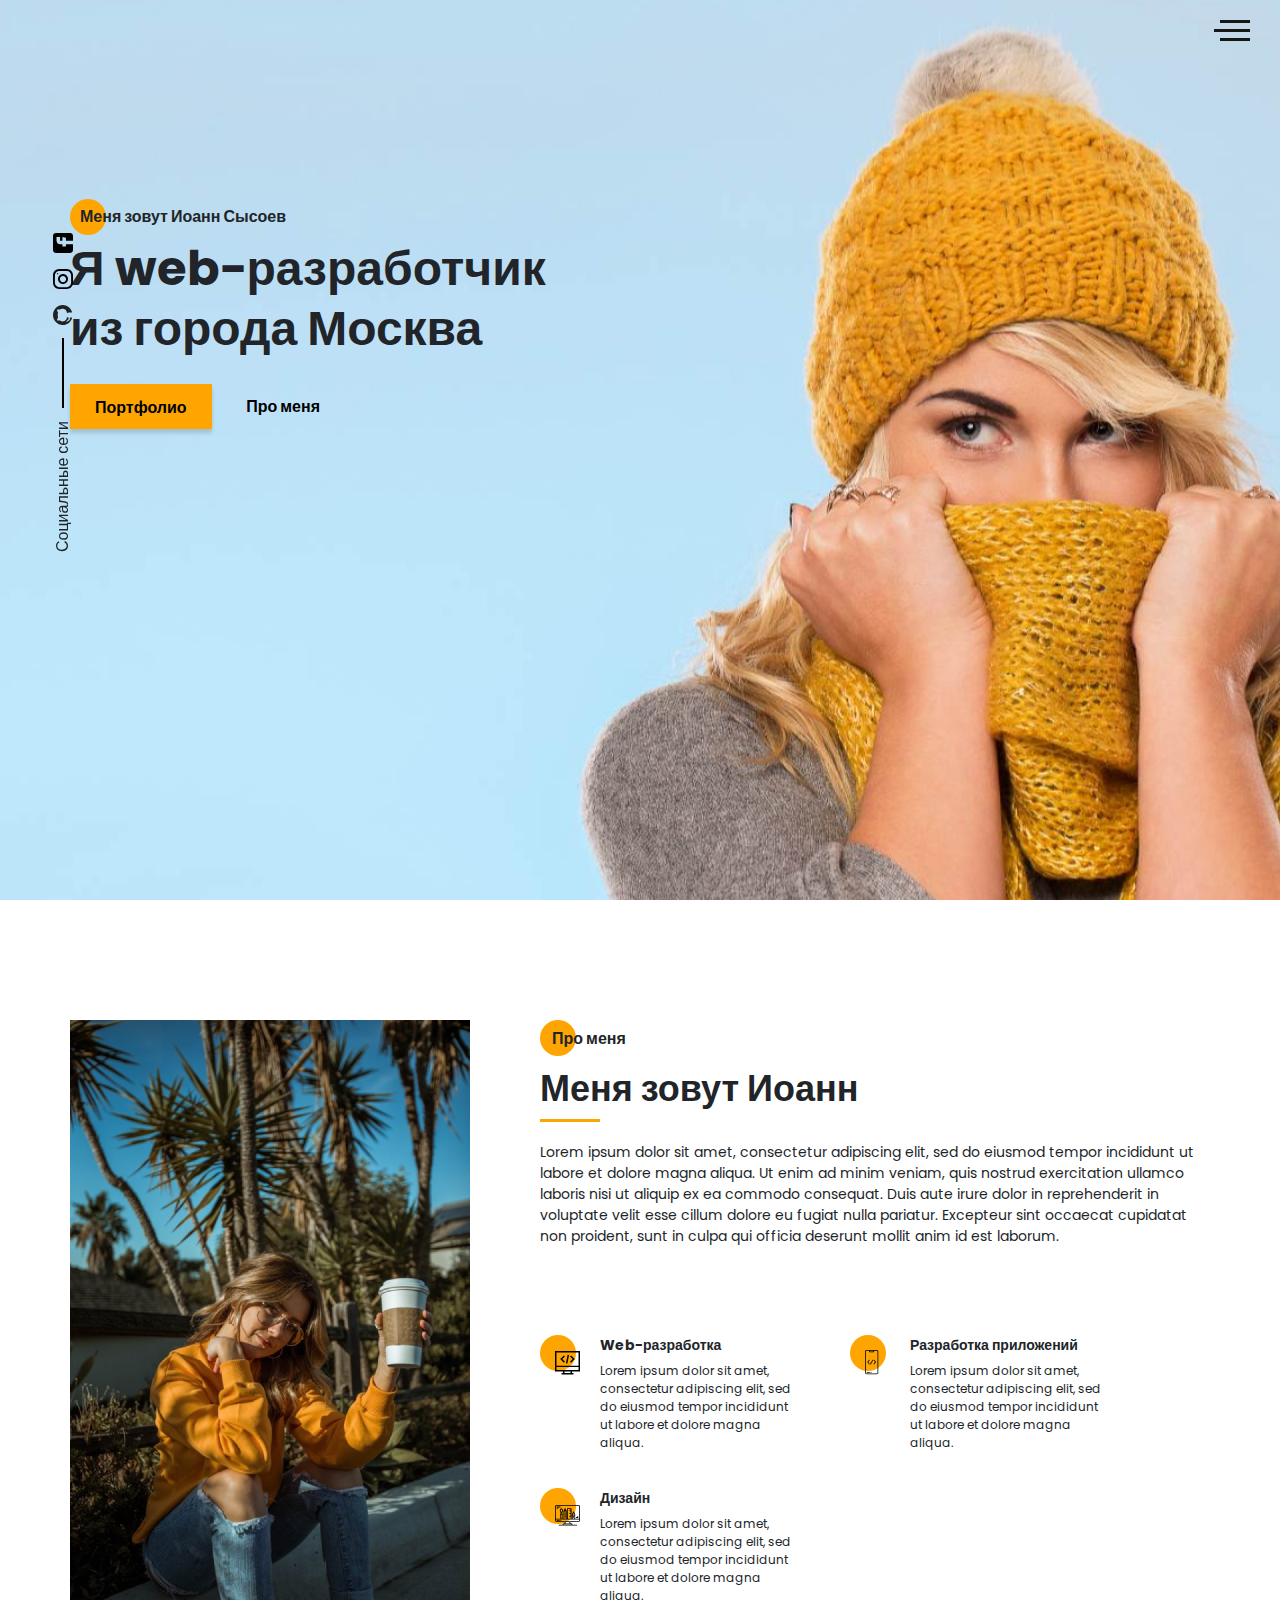
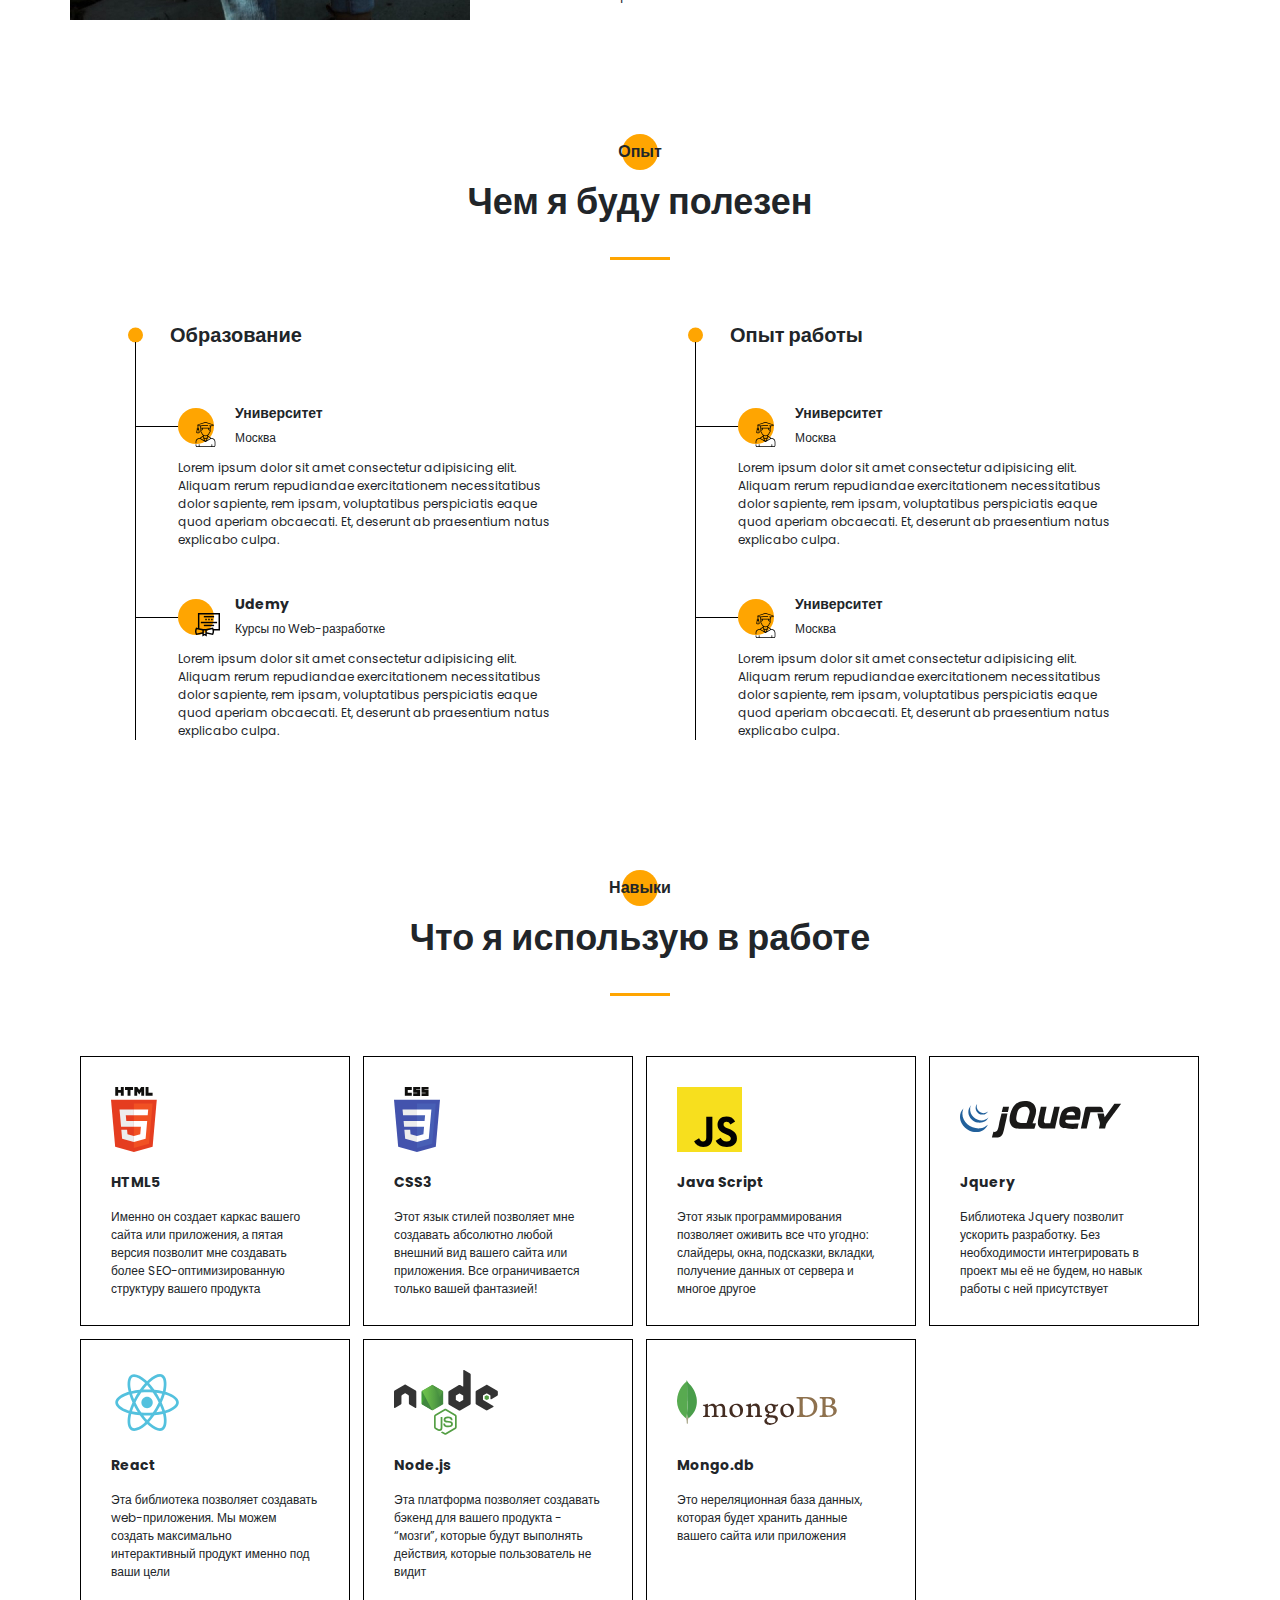
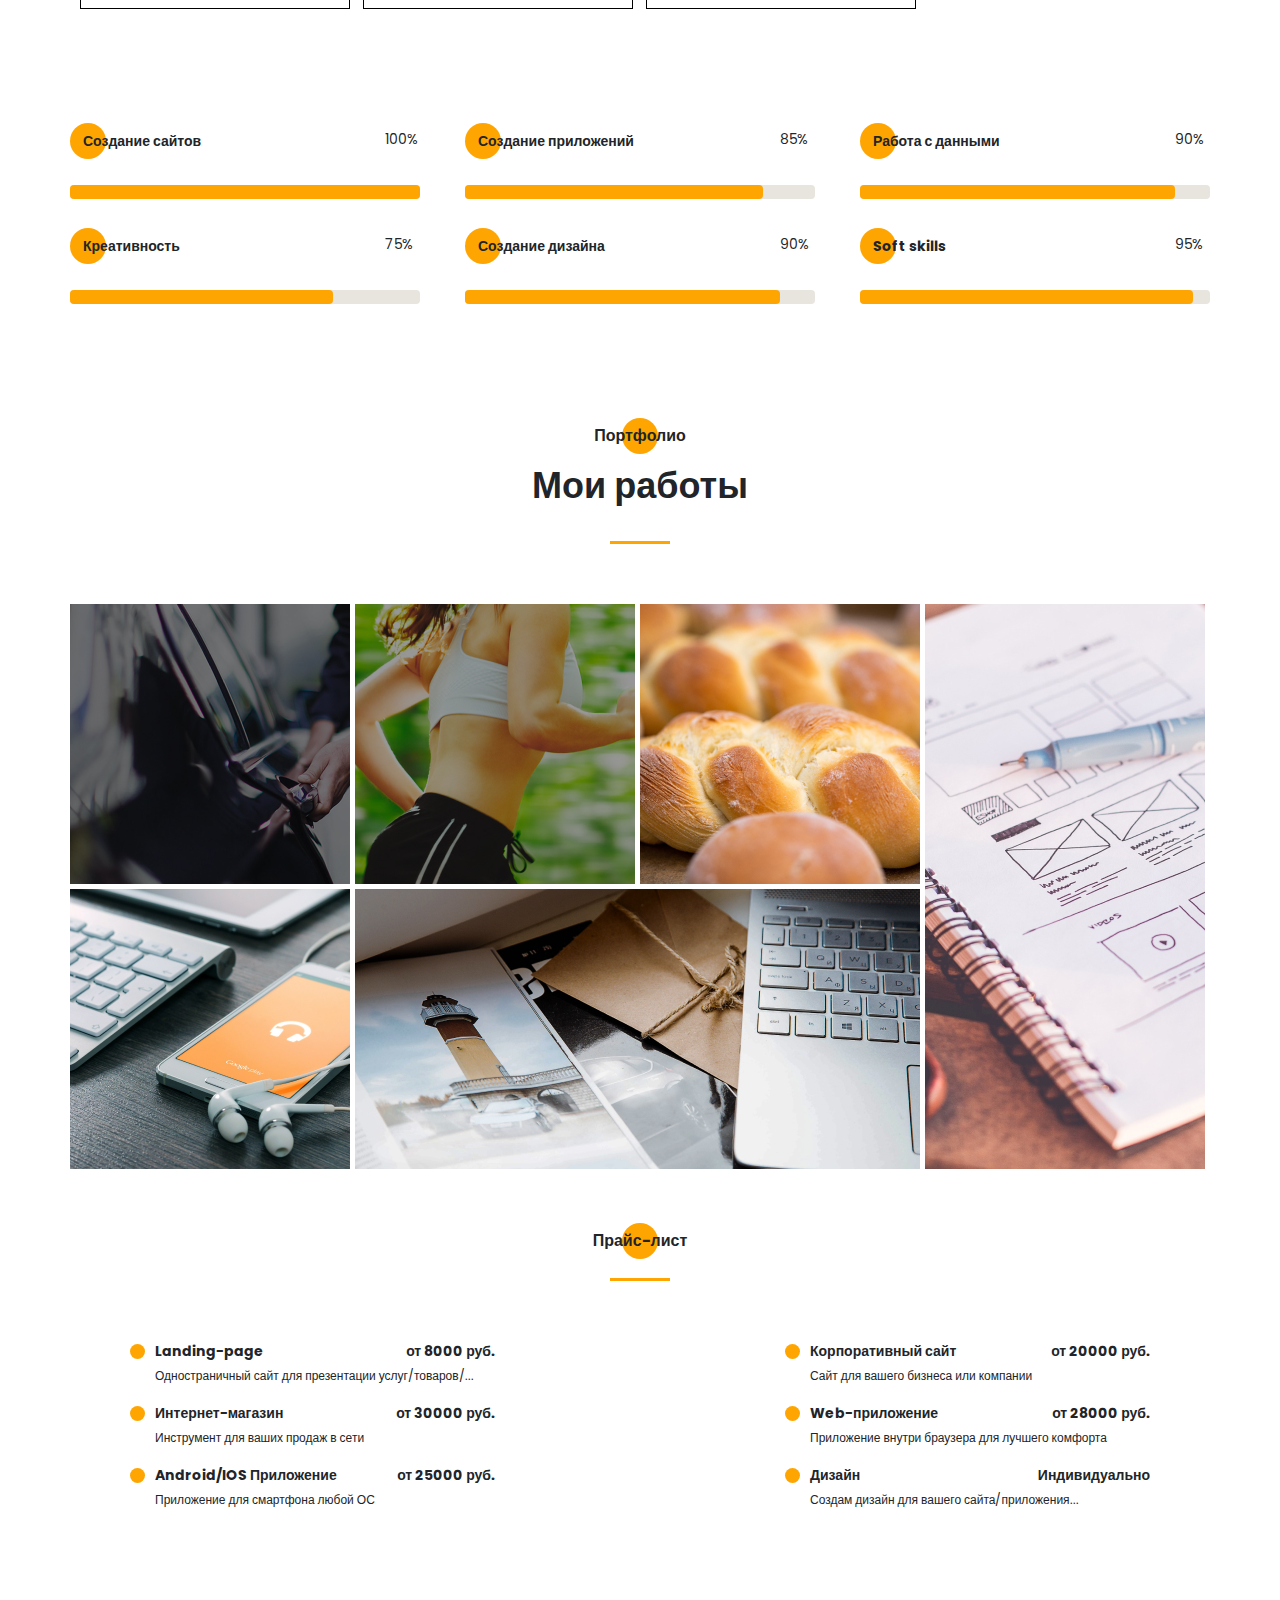
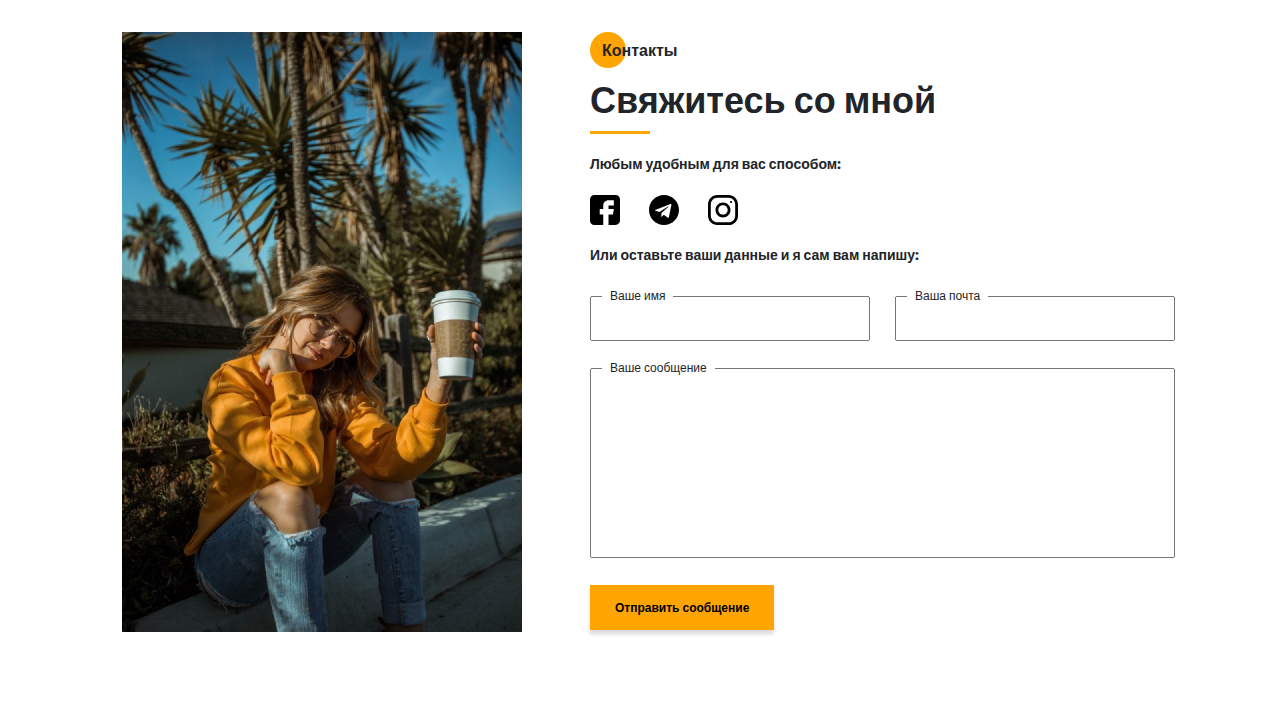
==== commit e769080a: "Final panel: contacts" ====
--- a/index.html
+++ b/index.html
@@ -1 +1 @@
-<!DOCTYPE html><html lang="ru"><head><meta charset="UTF-8"><meta name="viewport" content="width=device-width,initial-scale=1"><meta http-equiv="X-UA-Compatible" content="ie=edge"><title>Portfolio</title><meta name="title" content="Мое портфолио"><meta name="description" content="Здесь вы сможете ознакомиться с моими работами и узнать больше обо мне"><!-- Open Graph / Facebook --><meta property="og:type" content="website"><meta property="og:url" content="https://metatags.io/"><meta property="og:title" content="Мое портфолио"><meta property="og:description" content="Здесь вы сможете ознакомиться с моими работами и узнать больше обо мне"><meta property="og:image" content="https://metatags.io/assets/meta-tags-16a33a6a8531e519cc0936fbba0ad904e52d35f34a46c97a2c9f6f7dd7d336f2.png"><!-- Twitter --><meta property="twitter:card" content="summary_large_image"><meta property="twitter:url" content="https://metatags.io/"><meta property="twitter:title" content="Мое портфолио"><meta property="twitter:description" content="Здесь вы сможете ознакомиться с моими работами и узнать больше обо мне"><meta property="twitter:image" content="https://metatags.io/assets/meta-tags-16a33a6a8531e519cc0936fbba0ad904e52d35f34a46c97a2c9f6f7dd7d336f2.png"><!-- Favicon  --><link rel="apple-touch-icon" sizes="57x57" href="icons/favicon//apple-icon-57x57.png"><link rel="apple-touch-icon" sizes="60x60" href="icons/favicon//apple-icon-60x60.png"><link rel="apple-touch-icon" sizes="72x72" href="icons/favicon//apple-icon-72x72.png"><link rel="apple-touch-icon" sizes="76x76" href="icons/favicon//apple-icon-76x76.png"><link rel="apple-touch-icon" sizes="114x114" href="icons/favicon//apple-icon-114x114.png"><link rel="apple-touch-icon" sizes="120x120" href="icons/favicon//apple-icon-120x120.png"><link rel="apple-touch-icon" sizes="144x144" href="icons/favicon//apple-icon-144x144.png"><link rel="apple-touch-icon" sizes="152x152" href="icons/favicon//apple-icon-152x152.png"><link rel="apple-touch-icon" sizes="180x180" href="icons/favicon//apple-icon-180x180.png"><link rel="icon" type="image/png" sizes="192x192" href="icons/favicon//android-icon-192x192.png"><link rel="icon" type="image/png" sizes="32x32" href="icons/favicon//favicon-32x32.png"><link rel="icon" type="image/png" sizes="96x96" href="icons/favicon//favicon-96x96.png"><link rel="icon" type="image/png" sizes="16x16" href="icons/favicon//favicon-16x16.png"><link rel="manifest" href="icons/favicon//manifest.json"><meta name="msapplication-TileColor" content="#ffffff"><meta name="msapplication-TileImage" content="icons/favicon//ms-icon-144x144.png"><meta name="theme-color" content="#ffffff"><link rel="stylesheet" href="css/style.min.css"></head><body><aside class="sidepanel"><a href="#" class="sidepanel__link"><img src="icons/social/facebook.svg" alt="facebook"></a><a href="#" class="sidepanel__link"><img src="icons/social/instagram.svg" alt="instagram"></a><a href="#" class="sidepanel__link"><img src="icons/social/github.svg" alt="github"></a><div class="sidepanel__divider"></div><div class="sidepanel__text"><span>Социальные сети</span></div></aside><div class="menu"><div class="menu__block"><div class="menu__close"><svg width="29" height="30" viewBox="0 0 29 30" fill="none" xmlns="http://www.w3.org/2000/svg"><path d="M17.1568 14.5231L28.4489 3.23075C29.1837 2.49623 29.1837 1.30861 28.4489 0.574085C27.7144 -0.160437 26.5267 -0.160437 25.7922 0.574085L14.4998 11.8665L3.20781 0.574085C2.47295 -0.160437 1.28567 -0.160437 0.551149 0.574085C-0.183716 1.30861 -0.183716 2.49623 0.551149 3.23075L11.8432 14.5231L0.551149 25.8155C-0.183716 26.55 -0.183716 27.7376 0.551149 28.4721C0.917206 28.8385 1.39852 29.0226 1.87948 29.0226C2.36045 29.0226 2.84141 28.8385 3.20781 28.4721L14.4998 17.1798L25.7922 28.4721C26.1586 28.8385 26.6396 29.0226 27.1205 29.0226C27.6015 29.0226 28.0825 28.8385 28.4489 28.4721C29.1837 27.7376 29.1837 26.55 28.4489 25.8155L17.1568 14.5231Z" fill="black"/></svg></div><nav><ul class="menu__list"><li class="menu__link"><a href="#">ПРО МЕНЯ</a></li><li class="menu__link"><a href="#">МОЙ ОПЫТ</a></li><li class="menu__link"><a href="#">МОИ НАВЫКИ</a></li><li class="menu__link"><a href="#">МОИ РАБОТЫ</a></li><li class="menu__link"><a href="#">ПРАЙС-ЛИСТ</a></li><li class="menu__link"><a href="#">КОНТАКТЫ</a></li></ul></nav><div class="menu__social"><a href="#"><svg width="20" height="19" viewBox="0 0 20 19" fill="none" xmlns="http://www.w3.org/2000/svg"><path d="M10 0C4.475 0 0 4.36167 0 9.74107C0 14.0457 2.865 17.6962 6.8375 18.9832C7.3375 19.0749 7.52083 18.7734 7.52083 18.5148C7.52083 18.2835 7.5125 17.6706 7.50833 16.8585C4.72667 17.4459 4.14 15.5517 4.14 15.5517C3.685 14.4274 3.0275 14.1267 3.0275 14.1267C2.12167 13.5228 3.0975 13.5352 3.0975 13.5352C4.10167 13.603 4.62917 14.5389 4.62917 14.5389C5.52083 16.0283 6.97 15.5979 7.54167 15.3493C7.63167 14.719 7.88917 14.2903 8.175 14.0466C5.95417 13.8029 3.62 12.9652 3.62 9.23304C3.62 8.16988 4.0075 7.30085 4.64917 6.61934C4.53667 6.37317 4.19917 5.3827 4.73667 4.04116C4.73667 4.04116 5.57417 3.78012 7.48667 5.03988C8.28667 4.82345 9.13667 4.71606 9.98667 4.7111C10.8367 4.71606 11.6867 4.82345 12.4867 5.03988C14.3867 3.78012 15.2242 4.04116 15.2242 4.04116C15.7617 5.3827 15.4242 6.37317 15.3242 6.61934C15.9617 7.30085 16.3492 8.16988 16.3492 9.23304C16.3492 12.9752 14.0117 13.7987 11.7867 14.0383C12.1367 14.3307 12.4617 14.928 12.4617 15.8408C12.4617 17.1444 12.4492 18.1918 12.4492 18.5082C12.4492 18.7635 12.6242 19.0683 13.1367 18.9708C17.1375 17.692 20 14.0391 20 9.74107C20 4.36167 15.5225 0 10 0Z" fill="#212121"/></svg> </a><a href="#"><svg width="20" height="20" viewBox="0 0 20 20" fill="none" xmlns="http://www.w3.org/2000/svg"><path d="M13.7495 0L6.24951 0C2.79826 0 -0.000488281 2.79875 -0.000488281 6.25L-0.000488281 13.75C-0.000488281 17.2013 2.79826 20 6.24951 20L13.7495 20C17.2008 20 19.9995 17.2013 19.9995 13.75L19.9995 6.25C19.9995 2.79875 17.2008 0 13.7495 0ZM18.1245 13.75C18.1245 16.1625 16.162 18.125 13.7495 18.125L6.24951 18.125C3.83701 18.125 1.87451 16.1625 1.87451 13.75L1.87451 6.25C1.87451 3.8375 3.83701 1.875 6.24951 1.875L13.7495 1.875C16.162 1.875 18.1245 3.8375 18.1245 6.25L18.1245 13.75Z" fill="black"/><path d="M9.99951 5C7.23826 5 4.99951 7.23875 4.99951 10C4.99951 12.7613 7.23826 15 9.99951 15C12.7608 15 14.9995 12.7613 14.9995 10C14.9995 7.23875 12.7608 5 9.99951 5ZM9.99951 13.125C8.27701 13.125 6.87451 11.7225 6.87451 10C6.87451 8.27625 8.27701 6.875 9.99951 6.875C11.722 6.875 13.1245 8.27625 13.1245 10C13.1245 11.7225 11.722 13.125 9.99951 13.125Z" fill="black"/><path d="M15.3745 5.29123C15.7425 5.29123 16.0408 4.99295 16.0408 4.62499C16.0408 4.25703 15.7425 3.95874 15.3745 3.95874C15.0065 3.95874 14.7083 4.25703 14.7083 4.62499C14.7083 4.99295 15.0065 5.29123 15.3745 5.29123Z" fill="black"/></svg> </a><a href="#"><svg width="20" height="20" viewBox="0 0 20 20" fill="none" xmlns="http://www.w3.org/2000/svg"><path d="M17.0698 0L2.9292 0C1.3139 0 -0.000488281 1.31439 -0.000488281 2.92969L-0.000488281 17.0703C-0.000488281 18.6856 1.3139 20 2.9292 20L8.82764 20L8.82764 12.9297L6.48389 12.9297L6.48389 9.41406L8.82764 9.41406L8.82764 7.03125C8.82764 5.09262 10.4046 3.51563 12.3433 3.51563L15.8979 3.51563L15.8979 7.03125L12.3433 7.03125L12.3433 9.41406L15.8979 9.41406L15.312 12.9297L12.3433 12.9297L12.3433 20L17.0698 20C18.6851 20 19.9995 18.6856 19.9995 17.0703L19.9995 2.92969C19.9995 1.31439 18.6851 0 17.0698 0Z" fill="black"/></svg></a></div></div><div class="menu__overlay"></div></div><section class="promo"><div class="hamburger"><span></span> <span class="long"></span> <span></span></div><div class="container"><div class="title title_fz16 promo__subtitle">Меня зовут Иоанн Сысоев</div><h1 class="title title_fz48 promo__title">Я web-разработчик из города Москва</h1><div class="promo__btns"><a href="#" class="promo__link btn">Портфолио</a> <a href="#" class="promo__link">Про меня</a></div></div></section><section class="about"><div class="container"><div class="about__wrapper"><div class="about__photo"><img src="img/main_photo.jpg" alt="photo"></div><div class="about__descr"><h2 class="title title_fz16 about__title">Про меня</h2><div class="title title_fz36 about__subtitle">Меня зовут Иоанн</div><div class="divider"></div><p class="about__text">Lorem ipsum dolor sit amet, consectetur adipiscing elit, sed do eiusmod tempor incididunt ut labore et dolore magna aliqua. Ut enim ad minim veniam, quis nostrud exercitation ullamco laboris nisi ut aliquip ex ea commodo consequat. Duis aute irure dolor in reprehenderit in voluptate velit esse cillum dolore eu fugiat nulla pariatur. Excepteur sint occaecat cupidatat non proident, sunt in culpa qui officia deserunt mollit anim id est laborum.</p></div><div class="about__skills"><div class="about__skills-item"><div class="about__skills-circle"><img src="icons/about_me/web_development.svg" alt="web-dev"></div><div><div class="title title_fz14">Web-разработка</div><div class="about__skills-text">Lorem ipsum dolor sit amet, consectetur adipiscing elit, sed do eiusmod tempor incididunt ut labore et dolore magna aliqua.</div></div></div><div class="about__skills-item"><div class="about__skills-circle"><img src="icons/about_me/mobile_dev.svg" alt="mobile-dev"></div><div><div class="title title_fz14">Разработка приложений</div><div class="about__skills-text">Lorem ipsum dolor sit amet, consectetur adipiscing elit, sed do eiusmod tempor incididunt ut labore et dolore magna aliqua.</div></div></div><div class="about__skills-item"><div class="about__skills-circle"><img src="icons/about_me/design.svg" alt="design"></div><div><div class="title title_fz14">Дизайн</div><div class="about__skills-text">Lorem ipsum dolor sit amet, consectetur adipiscing elit, sed do eiusmod tempor incididunt ut labore et dolore magna aliqua.</div></div></div></div></div></div></section><section class="resume"><div class="container"><h2 class="title title_fz16 title__section-title">Опыт</h2><div class="title title_fz36 title__section-subtitle">Чем я буду полезен</div><div class="divider"></div><div class="resume__wrapper"><div class="resume__column"><h3 class="title title_fz20 resume__column-title">Образование</h3><ul><li><div class="resume__item"><div class="resume__item-head"><div class="resume__item-icon"><img src="icons/experience/university.svg" alt="university"></div><h4 class="title title_fz14">Университет</h4><div class="resume__item-location">Москва</div></div><div class="resume__item-body">Lorem ipsum dolor sit amet consectetur adipisicing elit. Aliquam rerum repudiandae exercitationem necessitatibus dolor sapiente, rem ipsam, voluptatibus perspiciatis eaque quod aperiam obcaecati. Et, deserunt ab praesentium natus explicabo culpa.</div></div></li><li><div class="resume__item"><div class="resume__item-head"><div class="resume__item-icon"><img src="icons/experience/courses.svg" alt="courses"></div><h4 class="title title_fz14">Udemy</h4><div class="resume__item-location">Курсы по Web-разработке</div></div><div class="resume__item-body">Lorem ipsum dolor sit amet consectetur adipisicing elit. Aliquam rerum repudiandae exercitationem necessitatibus dolor sapiente, rem ipsam, voluptatibus perspiciatis eaque quod aperiam obcaecati. Et, deserunt ab praesentium natus explicabo culpa.</div></div></li></ul></div><div class="resume__column"><h3 class="title title_fz20 resume__column-title">Опыт работы</h3><ul><li><div class="resume__item"><div class="resume__item-head"><div class="resume__item-icon"><img src="icons/experience/university.svg" alt="university"></div><h4 class="title title_fz14">Университет</h4><div class="resume__item-location">Москва</div></div><div class="resume__item-body">Lorem ipsum dolor sit amet consectetur adipisicing elit. Aliquam rerum repudiandae exercitationem necessitatibus dolor sapiente, rem ipsam, voluptatibus perspiciatis eaque quod aperiam obcaecati. Et, deserunt ab praesentium natus explicabo culpa.</div></div></li><li><div class="resume__item"><div class="resume__item-head"><div class="resume__item-icon"><img src="icons/experience/university.svg" alt="university"></div><h4 class="title title_fz14">Университет</h4><div class="resume__item-location">Москва</div></div><div class="resume__item-body">Lorem ipsum dolor sit amet consectetur adipisicing elit. Aliquam rerum repudiandae exercitationem necessitatibus dolor sapiente, rem ipsam, voluptatibus perspiciatis eaque quod aperiam obcaecati. Et, deserunt ab praesentium natus explicabo culpa.</div></div></li></ul></div></div></div></section><section class="skills"><div class="container"><h2 class="title title_fz16 title__section-title">Навыки</h2><div class="title title_fz36 title__section-subtitle">Что я использую в работе</div><div class="divider"></div><div class="skills__items"><div class="skills__item"><div class="skills__item-img"><img src="icons/skills/html5.svg" alt="html5"></div><h3 class="title title_fz14">HTML5</h3><p>Именно он создает каркас вашего сайта или приложения, а пятая версия позволит мне создавать более SEO-оптимизированную структуру вашего продукта</p></div><div class="skills__item"><div class="skills__item-img"><img src="icons/skills/css3.svg" alt="css3"></div><h3 class="title title_fz14">CSS3</h3><p>Этот язык стилей позволяет мне создавать абсолютно любой внешний вид вашего сайта или приложения. Все ограничивается только вашей фантазией!</p></div><div class="skills__item"><div class="skills__item-img"><img src="icons/skills/js.svg" alt="java script"></div><h3 class="title title_fz14">Java Script</h3><p>Этот язык программирования позволяет оживить все что угодно: слайдеры, окна, подсказки, вкладки, получение данных от сервера и многое другое</p></div><div class="skills__item"><div class="skills__item-img"><img src="icons/skills/jquery.svg" alt="Jquery"></div><h3 class="title title_fz14">Jquery</h3><p>Библиотека Jquery позволит ускорить разработку. Без необходимости интегрировать в проект мы её не будем, но навык работы с ней присутствует</p></div><div class="skills__item"><div class="skills__item-img"><img src="icons/skills/react.svg" alt="React"></div><h3 class="title title_fz14">React</h3><p>Эта библиотека позволяет создавать web-приложения. Мы можем создать максимально интерактивный продукт именно под ваши цели</p></div><div class="skills__item"><div class="skills__item-img"><img src="icons/skills/node.js.svg" alt="Node.js"></div><h3 class="title title_fz14">Node.js</h3><p>Эта платформа позволяет создавать бэкенд для вашего продукта - “мозги”, которые будут выполнять действия, которые пользователь не видит</p></div><div class="skills__item"><div class="skills__item-img"><img src="icons/skills/mongo.db.svg" alt="Mongo.db"></div><h3 class="title title_fz14">Mongo.db</h3><p>Это нереляционная база данных, которая будет хранить данные вашего сайта или приложения</p></div></div><div class="skills__ratings"><div class="skills__ratings-item"><div class="title title_fz14 skills__ratings-title">Создание сайтов</div><div class="skills__ratings-counter">100%</div><div class="skills__ratings-line"><span></span></div></div><div class="skills__ratings-item"><div class="title title_fz14 skills__ratings-title">Создание приложений</div><div class="skills__ratings-counter">85%</div><div class="skills__ratings-line"><span></span></div></div><div class="skills__ratings-item"><div class="title title_fz14 skills__ratings-title">Работа с данными</div><div class="skills__ratings-counter">90%</div><div class="skills__ratings-line"><span></span></div></div><div class="skills__ratings-item"><div class="title title_fz14 skills__ratings-title">Креативность</div><div class="skills__ratings-counter">75%</div><div class="skills__ratings-line"><span></span></div></div><div class="skills__ratings-item"><div class="title title_fz14 skills__ratings-title">Создание дизайна</div><div class="skills__ratings-counter">90%</div><div class="skills__ratings-line"><span></span></div></div><div class="skills__ratings-item"><div class="title title_fz14 skills__ratings-title">Soft skills</div><div class="skills__ratings-counter">95%</div><div class="skills__ratings-line"><span></span></div></div></div></div></section><section class="portfolio"><div class="container"><h2 class="title title_fz16 title__section-title">Портфолио</h2><div class="title title_fz36 title__section-subtitle">Мои работы</div><div class="divider"></div><div class="portfolio__wrapper"><a href="/uber" class="portfolio__item"><img src="img/works/uber.jpg" alt="uber"> </a><a href="/pulse" class="portfolio__item"><img src="img/works/pulse.jpg" alt="pulse"> </a><a href="#" class="portfolio__item"><img src="img/works/bread.jpg" alt="bread"> </a><a href="#" class="portfolio__item vertical"><img src="img/works/plans.jpg" alt="plans"> </a><a href="#" class="portfolio__item"><img src="img/works/ipad.jpg" alt="ipad"> </a><a href="#" class="portfolio__item horizonal"><img src="img/works/mac.jpg" alt="mac"></a></div></div></section><section class="pricelist"><div class="container"><h2 class="title title_fz16 title__section-title">Прайс-лист</h2><div class="divider"></div><div class="pricelist__wrapper"><div class="pricelist__item"><div class="pricelist__item-name">Landing-page</div><div class="pricelist__item-price">от 8000 руб.</div><div class="pricelist__item-descr">Одностраничный сайт для презентации услуг/товаров/...</div></div><div class="pricelist__item"><div class="pricelist__item-name">Корпоративный сайт</div><div class="pricelist__item-price">от 20000 руб.</div><div class="pricelist__item-descr">Сайт для вашего бизнеса или компании</div></div><div class="pricelist__item"><div class="pricelist__item-name">Интернет-магазин</div><div class="pricelist__item-price">от 30000 руб.</div><div class="pricelist__item-descr">Инструмент для ваших продаж в сети</div></div><div class="pricelist__item"><div class="pricelist__item-name">Web-приложение</div><div class="pricelist__item-price">от 28000 руб.</div><div class="pricelist__item-descr">Приложение внутри браузера для лучшего комфорта</div></div><div class="pricelist__item"><div class="pricelist__item-name">Android/IOS Приложение</div><div class="pricelist__item-price">от 25000 руб.</div><div class="pricelist__item-descr">Приложение для смартфона любой ОС</div></div><div class="pricelist__item"><div class="pricelist__item-name">Дизайн</div><div class="pricelist__item-price">Индивидуально</div><div class="pricelist__item-descr">Создам дизайн для вашего сайта/приложения...</div></div></div></div></section><script src="js/script.js"></script></body></html>+<!DOCTYPE html><html lang="ru"><head><meta charset="UTF-8"><meta name="viewport" content="width=device-width,initial-scale=1"><meta http-equiv="X-UA-Compatible" content="ie=edge"><title>Portfolio</title><meta name="title" content="Мое портфолио"><meta name="description" content="Здесь вы сможете ознакомиться с моими работами и узнать больше обо мне"><!-- Open Graph / Facebook --><meta property="og:type" content="website"><meta property="og:url" content="https://metatags.io/"><meta property="og:title" content="Мое портфолио"><meta property="og:description" content="Здесь вы сможете ознакомиться с моими работами и узнать больше обо мне"><meta property="og:image" content="https://metatags.io/assets/meta-tags-16a33a6a8531e519cc0936fbba0ad904e52d35f34a46c97a2c9f6f7dd7d336f2.png"><!-- Twitter --><meta property="twitter:card" content="summary_large_image"><meta property="twitter:url" content="https://metatags.io/"><meta property="twitter:title" content="Мое портфолио"><meta property="twitter:description" content="Здесь вы сможете ознакомиться с моими работами и узнать больше обо мне"><meta property="twitter:image" content="https://metatags.io/assets/meta-tags-16a33a6a8531e519cc0936fbba0ad904e52d35f34a46c97a2c9f6f7dd7d336f2.png"><!-- Favicon  --><link rel="apple-touch-icon" sizes="57x57" href="icons/favicon//apple-icon-57x57.png"><link rel="apple-touch-icon" sizes="60x60" href="icons/favicon//apple-icon-60x60.png"><link rel="apple-touch-icon" sizes="72x72" href="icons/favicon//apple-icon-72x72.png"><link rel="apple-touch-icon" sizes="76x76" href="icons/favicon//apple-icon-76x76.png"><link rel="apple-touch-icon" sizes="114x114" href="icons/favicon//apple-icon-114x114.png"><link rel="apple-touch-icon" sizes="120x120" href="icons/favicon//apple-icon-120x120.png"><link rel="apple-touch-icon" sizes="144x144" href="icons/favicon//apple-icon-144x144.png"><link rel="apple-touch-icon" sizes="152x152" href="icons/favicon//apple-icon-152x152.png"><link rel="apple-touch-icon" sizes="180x180" href="icons/favicon//apple-icon-180x180.png"><link rel="icon" type="image/png" sizes="192x192" href="icons/favicon//android-icon-192x192.png"><link rel="icon" type="image/png" sizes="32x32" href="icons/favicon//favicon-32x32.png"><link rel="icon" type="image/png" sizes="96x96" href="icons/favicon//favicon-96x96.png"><link rel="icon" type="image/png" sizes="16x16" href="icons/favicon//favicon-16x16.png"><link rel="manifest" href="icons/favicon//manifest.json"><meta name="msapplication-TileColor" content="#ffffff"><meta name="msapplication-TileImage" content="icons/favicon//ms-icon-144x144.png"><meta name="theme-color" content="#ffffff"><link rel="stylesheet" href="css/style.min.css"></head><body><aside class="sidepanel"><a href="#" class="sidepanel__link"><img src="icons/social/facebook.svg" alt="facebook"></a><a href="#" class="sidepanel__link"><img src="icons/social/instagram.svg" alt="instagram"></a><a href="#" class="sidepanel__link"><img src="icons/social/github.svg" alt="github"></a><div class="sidepanel__divider"></div><div class="sidepanel__text"><span>Социальные сети</span></div></aside><div class="menu"><div class="menu__block"><div class="menu__close"><svg width="29" height="30" viewBox="0 0 29 30" fill="none" xmlns="http://www.w3.org/2000/svg"><path d="M17.1568 14.5231L28.4489 3.23075C29.1837 2.49623 29.1837 1.30861 28.4489 0.574085C27.7144 -0.160437 26.5267 -0.160437 25.7922 0.574085L14.4998 11.8665L3.20781 0.574085C2.47295 -0.160437 1.28567 -0.160437 0.551149 0.574085C-0.183716 1.30861 -0.183716 2.49623 0.551149 3.23075L11.8432 14.5231L0.551149 25.8155C-0.183716 26.55 -0.183716 27.7376 0.551149 28.4721C0.917206 28.8385 1.39852 29.0226 1.87948 29.0226C2.36045 29.0226 2.84141 28.8385 3.20781 28.4721L14.4998 17.1798L25.7922 28.4721C26.1586 28.8385 26.6396 29.0226 27.1205 29.0226C27.6015 29.0226 28.0825 28.8385 28.4489 28.4721C29.1837 27.7376 29.1837 26.55 28.4489 25.8155L17.1568 14.5231Z" fill="black"/></svg></div><nav><ul class="menu__list"><li class="menu__link"><a href="#">ПРО МЕНЯ</a></li><li class="menu__link"><a href="#">МОЙ ОПЫТ</a></li><li class="menu__link"><a href="#">МОИ НАВЫКИ</a></li><li class="menu__link"><a href="#">МОИ РАБОТЫ</a></li><li class="menu__link"><a href="#">ПРАЙС-ЛИСТ</a></li><li class="menu__link"><a href="#">КОНТАКТЫ</a></li></ul></nav><div class="menu__social"><a href="#"><svg width="20" height="19" viewBox="0 0 20 19" fill="none" xmlns="http://www.w3.org/2000/svg"><path d="M10 0C4.475 0 0 4.36167 0 9.74107C0 14.0457 2.865 17.6962 6.8375 18.9832C7.3375 19.0749 7.52083 18.7734 7.52083 18.5148C7.52083 18.2835 7.5125 17.6706 7.50833 16.8585C4.72667 17.4459 4.14 15.5517 4.14 15.5517C3.685 14.4274 3.0275 14.1267 3.0275 14.1267C2.12167 13.5228 3.0975 13.5352 3.0975 13.5352C4.10167 13.603 4.62917 14.5389 4.62917 14.5389C5.52083 16.0283 6.97 15.5979 7.54167 15.3493C7.63167 14.719 7.88917 14.2903 8.175 14.0466C5.95417 13.8029 3.62 12.9652 3.62 9.23304C3.62 8.16988 4.0075 7.30085 4.64917 6.61934C4.53667 6.37317 4.19917 5.3827 4.73667 4.04116C4.73667 4.04116 5.57417 3.78012 7.48667 5.03988C8.28667 4.82345 9.13667 4.71606 9.98667 4.7111C10.8367 4.71606 11.6867 4.82345 12.4867 5.03988C14.3867 3.78012 15.2242 4.04116 15.2242 4.04116C15.7617 5.3827 15.4242 6.37317 15.3242 6.61934C15.9617 7.30085 16.3492 8.16988 16.3492 9.23304C16.3492 12.9752 14.0117 13.7987 11.7867 14.0383C12.1367 14.3307 12.4617 14.928 12.4617 15.8408C12.4617 17.1444 12.4492 18.1918 12.4492 18.5082C12.4492 18.7635 12.6242 19.0683 13.1367 18.9708C17.1375 17.692 20 14.0391 20 9.74107C20 4.36167 15.5225 0 10 0Z" fill="#212121"/></svg> </a><a href="#"><svg width="20" height="20" viewBox="0 0 20 20" fill="none" xmlns="http://www.w3.org/2000/svg"><path d="M13.7495 0L6.24951 0C2.79826 0 -0.000488281 2.79875 -0.000488281 6.25L-0.000488281 13.75C-0.000488281 17.2013 2.79826 20 6.24951 20L13.7495 20C17.2008 20 19.9995 17.2013 19.9995 13.75L19.9995 6.25C19.9995 2.79875 17.2008 0 13.7495 0ZM18.1245 13.75C18.1245 16.1625 16.162 18.125 13.7495 18.125L6.24951 18.125C3.83701 18.125 1.87451 16.1625 1.87451 13.75L1.87451 6.25C1.87451 3.8375 3.83701 1.875 6.24951 1.875L13.7495 1.875C16.162 1.875 18.1245 3.8375 18.1245 6.25L18.1245 13.75Z" fill="black"/><path d="M9.99951 5C7.23826 5 4.99951 7.23875 4.99951 10C4.99951 12.7613 7.23826 15 9.99951 15C12.7608 15 14.9995 12.7613 14.9995 10C14.9995 7.23875 12.7608 5 9.99951 5ZM9.99951 13.125C8.27701 13.125 6.87451 11.7225 6.87451 10C6.87451 8.27625 8.27701 6.875 9.99951 6.875C11.722 6.875 13.1245 8.27625 13.1245 10C13.1245 11.7225 11.722 13.125 9.99951 13.125Z" fill="black"/><path d="M15.3745 5.29123C15.7425 5.29123 16.0408 4.99295 16.0408 4.62499C16.0408 4.25703 15.7425 3.95874 15.3745 3.95874C15.0065 3.95874 14.7083 4.25703 14.7083 4.62499C14.7083 4.99295 15.0065 5.29123 15.3745 5.29123Z" fill="black"/></svg> </a><a href="#"><svg width="20" height="20" viewBox="0 0 20 20" fill="none" xmlns="http://www.w3.org/2000/svg"><path d="M17.0698 0L2.9292 0C1.3139 0 -0.000488281 1.31439 -0.000488281 2.92969L-0.000488281 17.0703C-0.000488281 18.6856 1.3139 20 2.9292 20L8.82764 20L8.82764 12.9297L6.48389 12.9297L6.48389 9.41406L8.82764 9.41406L8.82764 7.03125C8.82764 5.09262 10.4046 3.51563 12.3433 3.51563L15.8979 3.51563L15.8979 7.03125L12.3433 7.03125L12.3433 9.41406L15.8979 9.41406L15.312 12.9297L12.3433 12.9297L12.3433 20L17.0698 20C18.6851 20 19.9995 18.6856 19.9995 17.0703L19.9995 2.92969C19.9995 1.31439 18.6851 0 17.0698 0Z" fill="black"/></svg></a></div></div><div class="menu__overlay"></div></div><section class="promo"><div class="hamburger"><span></span> <span class="long"></span> <span></span></div><div class="container"><div class="title title_fz16 promo__subtitle">Меня зовут Иоанн Сысоев</div><h1 class="title title_fz48 promo__title">Я web-разработчик из города Москва</h1><div class="promo__btns"><a href="#" class="promo__link btn">Портфолио</a> <a href="#" class="promo__link">Про меня</a></div></div></section><section class="about"><div class="container"><div class="about__wrapper"><div class="about__photo"><img src="img/main_photo.jpg" alt="photo"></div><div class="about__descr"><h2 class="title title_fz16 about__title">Про меня</h2><div class="title title_fz36 about__subtitle">Меня зовут Иоанн</div><div class="divider"></div><p class="about__text">Lorem ipsum dolor sit amet, consectetur adipiscing elit, sed do eiusmod tempor incididunt ut labore et dolore magna aliqua. Ut enim ad minim veniam, quis nostrud exercitation ullamco laboris nisi ut aliquip ex ea commodo consequat. Duis aute irure dolor in reprehenderit in voluptate velit esse cillum dolore eu fugiat nulla pariatur. Excepteur sint occaecat cupidatat non proident, sunt in culpa qui officia deserunt mollit anim id est laborum.</p></div><div class="about__skills"><div class="about__skills-item"><div class="about__skills-circle"><img src="icons/about_me/web_development.svg" alt="web-dev"></div><div><div class="title title_fz14">Web-разработка</div><div class="about__skills-text">Lorem ipsum dolor sit amet, consectetur adipiscing elit, sed do eiusmod tempor incididunt ut labore et dolore magna aliqua.</div></div></div><div class="about__skills-item"><div class="about__skills-circle"><img src="icons/about_me/mobile_dev.svg" alt="mobile-dev"></div><div><div class="title title_fz14">Разработка приложений</div><div class="about__skills-text">Lorem ipsum dolor sit amet, consectetur adipiscing elit, sed do eiusmod tempor incididunt ut labore et dolore magna aliqua.</div></div></div><div class="about__skills-item"><div class="about__skills-circle"><img src="icons/about_me/design.svg" alt="design"></div><div><div class="title title_fz14">Дизайн</div><div class="about__skills-text">Lorem ipsum dolor sit amet, consectetur adipiscing elit, sed do eiusmod tempor incididunt ut labore et dolore magna aliqua.</div></div></div></div></div></div></section><section class="resume"><div class="container"><h2 class="title title_fz16 title__section-title">Опыт</h2><div class="title title_fz36 title__section-subtitle">Чем я буду полезен</div><div class="divider"></div><div class="resume__wrapper"><div class="resume__column"><h3 class="title title_fz20 resume__column-title">Образование</h3><ul><li><div class="resume__item"><div class="resume__item-head"><div class="resume__item-icon"><img src="icons/experience/university.svg" alt="university"></div><h4 class="title title_fz14">Университет</h4><div class="resume__item-location">Москва</div></div><div class="resume__item-body">Lorem ipsum dolor sit amet consectetur adipisicing elit. Aliquam rerum repudiandae exercitationem necessitatibus dolor sapiente, rem ipsam, voluptatibus perspiciatis eaque quod aperiam obcaecati. Et, deserunt ab praesentium natus explicabo culpa.</div></div></li><li><div class="resume__item"><div class="resume__item-head"><div class="resume__item-icon"><img src="icons/experience/courses.svg" alt="courses"></div><h4 class="title title_fz14">Udemy</h4><div class="resume__item-location">Курсы по Web-разработке</div></div><div class="resume__item-body">Lorem ipsum dolor sit amet consectetur adipisicing elit. Aliquam rerum repudiandae exercitationem necessitatibus dolor sapiente, rem ipsam, voluptatibus perspiciatis eaque quod aperiam obcaecati. Et, deserunt ab praesentium natus explicabo culpa.</div></div></li></ul></div><div class="resume__column"><h3 class="title title_fz20 resume__column-title">Опыт работы</h3><ul><li><div class="resume__item"><div class="resume__item-head"><div class="resume__item-icon"><img src="icons/experience/university.svg" alt="university"></div><h4 class="title title_fz14">Университет</h4><div class="resume__item-location">Москва</div></div><div class="resume__item-body">Lorem ipsum dolor sit amet consectetur adipisicing elit. Aliquam rerum repudiandae exercitationem necessitatibus dolor sapiente, rem ipsam, voluptatibus perspiciatis eaque quod aperiam obcaecati. Et, deserunt ab praesentium natus explicabo culpa.</div></div></li><li><div class="resume__item"><div class="resume__item-head"><div class="resume__item-icon"><img src="icons/experience/university.svg" alt="university"></div><h4 class="title title_fz14">Университет</h4><div class="resume__item-location">Москва</div></div><div class="resume__item-body">Lorem ipsum dolor sit amet consectetur adipisicing elit. Aliquam rerum repudiandae exercitationem necessitatibus dolor sapiente, rem ipsam, voluptatibus perspiciatis eaque quod aperiam obcaecati. Et, deserunt ab praesentium natus explicabo culpa.</div></div></li></ul></div></div></div></section><section class="skills"><div class="container"><h2 class="title title_fz16 title__section-title">Навыки</h2><div class="title title_fz36 title__section-subtitle">Что я использую в работе</div><div class="divider"></div><div class="skills__items"><div class="skills__item"><div class="skills__item-img"><img src="icons/skills/html5.svg" alt="html5"></div><h3 class="title title_fz14">HTML5</h3><p>Именно он создает каркас вашего сайта или приложения, а пятая версия позволит мне создавать более SEO-оптимизированную структуру вашего продукта</p></div><div class="skills__item"><div class="skills__item-img"><img src="icons/skills/css3.svg" alt="css3"></div><h3 class="title title_fz14">CSS3</h3><p>Этот язык стилей позволяет мне создавать абсолютно любой внешний вид вашего сайта или приложения. Все ограничивается только вашей фантазией!</p></div><div class="skills__item"><div class="skills__item-img"><img src="icons/skills/js.svg" alt="java script"></div><h3 class="title title_fz14">Java Script</h3><p>Этот язык программирования позволяет оживить все что угодно: слайдеры, окна, подсказки, вкладки, получение данных от сервера и многое другое</p></div><div class="skills__item"><div class="skills__item-img"><img src="icons/skills/jquery.svg" alt="Jquery"></div><h3 class="title title_fz14">Jquery</h3><p>Библиотека Jquery позволит ускорить разработку. Без необходимости интегрировать в проект мы её не будем, но навык работы с ней присутствует</p></div><div class="skills__item"><div class="skills__item-img"><img src="icons/skills/react.svg" alt="React"></div><h3 class="title title_fz14">React</h3><p>Эта библиотека позволяет создавать web-приложения. Мы можем создать максимально интерактивный продукт именно под ваши цели</p></div><div class="skills__item"><div class="skills__item-img"><img src="icons/skills/node.js.svg" alt="Node.js"></div><h3 class="title title_fz14">Node.js</h3><p>Эта платформа позволяет создавать бэкенд для вашего продукта - “мозги”, которые будут выполнять действия, которые пользователь не видит</p></div><div class="skills__item"><div class="skills__item-img"><img src="icons/skills/mongo.db.svg" alt="Mongo.db"></div><h3 class="title title_fz14">Mongo.db</h3><p>Это нереляционная база данных, которая будет хранить данные вашего сайта или приложения</p></div></div><div class="skills__ratings"><div class="skills__ratings-item"><div class="title title_fz14 skills__ratings-title">Создание сайтов</div><div class="skills__ratings-counter">100%</div><div class="skills__ratings-line"><span></span></div></div><div class="skills__ratings-item"><div class="title title_fz14 skills__ratings-title">Создание приложений</div><div class="skills__ratings-counter">85%</div><div class="skills__ratings-line"><span></span></div></div><div class="skills__ratings-item"><div class="title title_fz14 skills__ratings-title">Работа с данными</div><div class="skills__ratings-counter">90%</div><div class="skills__ratings-line"><span></span></div></div><div class="skills__ratings-item"><div class="title title_fz14 skills__ratings-title">Креативность</div><div class="skills__ratings-counter">75%</div><div class="skills__ratings-line"><span></span></div></div><div class="skills__ratings-item"><div class="title title_fz14 skills__ratings-title">Создание дизайна</div><div class="skills__ratings-counter">90%</div><div class="skills__ratings-line"><span></span></div></div><div class="skills__ratings-item"><div class="title title_fz14 skills__ratings-title">Soft skills</div><div class="skills__ratings-counter">95%</div><div class="skills__ratings-line"><span></span></div></div></div></div></section><section class="portfolio"><div class="container"><h2 class="title title_fz16 title__section-title">Портфолио</h2><div class="title title_fz36 title__section-subtitle">Мои работы</div><div class="divider"></div><div class="portfolio__wrapper"><a href="/uber" class="portfolio__item"><img src="img/works/uber.jpg" alt="uber"> </a><a href="/pulse" class="portfolio__item"><img src="img/works/pulse.jpg" alt="pulse"> </a><a href="#" class="portfolio__item"><img src="img/works/bread.jpg" alt="bread"> </a><a href="#" class="portfolio__item vertical"><img src="img/works/plans.jpg" alt="plans"> </a><a href="#" class="portfolio__item"><img src="img/works/ipad.jpg" alt="ipad"> </a><a href="#" class="portfolio__item horizonal"><img src="img/works/mac.jpg" alt="mac"></a></div></div></section><section class="pricelist"><div class="container"><h2 class="title title_fz16 title__section-title">Прайс-лист</h2><div class="divider"></div><div class="pricelist__wrapper"><div class="pricelist__item"><div class="pricelist__item-name">Landing-page</div><div class="pricelist__item-price">от 8000 руб.</div><div class="pricelist__item-descr">Одностраничный сайт для презентации услуг/товаров/...</div></div><div class="pricelist__item"><div class="pricelist__item-name">Корпоративный сайт</div><div class="pricelist__item-price">от 20000 руб.</div><div class="pricelist__item-descr">Сайт для вашего бизнеса или компании</div></div><div class="pricelist__item"><div class="pricelist__item-name">Интернет-магазин</div><div class="pricelist__item-price">от 30000 руб.</div><div class="pricelist__item-descr">Инструмент для ваших продаж в сети</div></div><div class="pricelist__item"><div class="pricelist__item-name">Web-приложение</div><div class="pricelist__item-price">от 28000 руб.</div><div class="pricelist__item-descr">Приложение внутри браузера для лучшего комфорта</div></div><div class="pricelist__item"><div class="pricelist__item-name">Android/IOS Приложение</div><div class="pricelist__item-price">от 25000 руб.</div><div class="pricelist__item-descr">Приложение для смартфона любой ОС</div></div><div class="pricelist__item"><div class="pricelist__item-name">Дизайн</div><div class="pricelist__item-price">Индивидуально</div><div class="pricelist__item-descr">Создам дизайн для вашего сайта/приложения...</div></div></div></div></section><section class="contacts"><div class="container"><div class="contacts__wrapper"><div class="contacts__photo"><img src="img/main_photo.jpg" alt="photo"></div><div class="contacts__descr"><h2 class="title title_fz16 contacts__title">Контакты</h2><div class="title title_fz36 contacts__subtitle">Свяжитесь со мной</div><div class="divider"></div><div class="title title_fz14 contacts__text">Любым удобным для вас способом:</div><div class="contacts__social"><a href="#" class="contacts__link"><svg width="30" height="30" viewBox="0 0 20 20" fill="none" xmlns="http://www.w3.org/2000/svg"><path d="M17.0698 0L2.9292 0C1.3139 0 -0.000488281 1.31439 -0.000488281 2.92969L-0.000488281 17.0703C-0.000488281 18.6856 1.3139 20 2.9292 20L8.82764 20L8.82764 12.9297L6.48389 12.9297L6.48389 9.41406L8.82764 9.41406L8.82764 7.03125C8.82764 5.09262 10.4046 3.51563 12.3433 3.51563L15.8979 3.51563L15.8979 7.03125L12.3433 7.03125L12.3433 9.41406L15.8979 9.41406L15.312 12.9297L12.3433 12.9297L12.3433 20L17.0698 20C18.6851 20 19.9995 18.6856 19.9995 17.0703L19.9995 2.92969C19.9995 1.31439 18.6851 0 17.0698 0Z" fill="black"/></svg> </a><a href="#" class="contacts__link"><img src="icons/social/telegram.svg" alt="telegram"> </a><a href="#" class="contacts__link"><svg width="30" height="30" viewBox="0 0 20 20" fill="none" xmlns="http://www.w3.org/2000/svg"><path d="M13.7495 0L6.24951 0C2.79826 0 -0.000488281 2.79875 -0.000488281 6.25L-0.000488281 13.75C-0.000488281 17.2013 2.79826 20 6.24951 20L13.7495 20C17.2008 20 19.9995 17.2013 19.9995 13.75L19.9995 6.25C19.9995 2.79875 17.2008 0 13.7495 0ZM18.1245 13.75C18.1245 16.1625 16.162 18.125 13.7495 18.125L6.24951 18.125C3.83701 18.125 1.87451 16.1625 1.87451 13.75L1.87451 6.25C1.87451 3.8375 3.83701 1.875 6.24951 1.875L13.7495 1.875C16.162 1.875 18.1245 3.8375 18.1245 6.25L18.1245 13.75Z" fill="black"/><path d="M9.99951 5C7.23826 5 4.99951 7.23875 4.99951 10C4.99951 12.7613 7.23826 15 9.99951 15C12.7608 15 14.9995 12.7613 14.9995 10C14.9995 7.23875 12.7608 5 9.99951 5ZM9.99951 13.125C8.27701 13.125 6.87451 11.7225 6.87451 10C6.87451 8.27625 8.27701 6.875 9.99951 6.875C11.722 6.875 13.1245 8.27625 13.1245 10C13.1245 11.7225 11.722 13.125 9.99951 13.125Z" fill="black"/><path d="M15.3745 5.29123C15.7425 5.29123 16.0408 4.99295 16.0408 4.62499C16.0408 4.25703 15.7425 3.95874 15.3745 3.95874C15.0065 3.95874 14.7083 4.25703 14.7083 4.62499C14.7083 4.99295 15.0065 5.29123 15.3745 5.29123Z" fill="black"/></svg></a></div><div class="title title_fz14 contacts__text">Или оставьте ваши данные и я сам вам напишу:</div><form action="#" class="contacts__form"><div class="contacts__input"><input name="name" id="name" type="text"> <label for="name">Ваше имя</label></div><div class="contacts__input"><input name="email" id="email" type="email"> <label for="email">Ваша почта</label></div><div class="contacts__textarea"><textarea name="text" id="text"></textarea> <label for="text">Ваше сообщение</label></div><div><button class="contacts__btn btn">Отправить сообщение</button></div></form></div></div></div></section><script src="js/script.js"></script></body></html>--- a/css/style.min.css
+++ b/css/style.min.css
@@ -4,4 +4,4 @@
  * Copyright 2011-2019 Twitter, Inc.
  * Licensed under MIT (https://github.com/twbs/bootstrap/blob/master/LICENSE)
  * Forked from Normalize.css, licensed MIT (https://github.com/necolas/normalize.css/blob/master/LICENSE.md)
- */@import url(https://fonts.googleapis.com/css2?family=Poppins:wght@500;700&display=swap);*,::after,::before{box-sizing:border-box}html{font-family:sans-serif;line-height:1.15;-webkit-text-size-adjust:100%;-webkit-tap-highlight-color:transparent}article,aside,figcaption,figure,footer,header,hgroup,main,nav,section{display:block}body{margin:0;font-family:-apple-system,BlinkMacSystemFont,"Segoe UI",Roboto,"Helvetica Neue",Arial,"Noto Sans",sans-serif,"Apple Color Emoji","Segoe UI Emoji","Segoe UI Symbol","Noto Color Emoji";font-size:1rem;font-weight:400;line-height:1.5;color:#212529;text-align:left;background-color:#fff}[tabindex="-1"]:focus{outline:0!important}hr{box-sizing:content-box;height:0;overflow:visible}h1,h2,h3,h4,h5,h6{margin-top:0;margin-bottom:.5rem}p{margin-top:0;margin-bottom:1rem}abbr[data-original-title],abbr[title]{text-decoration:underline;-webkit-text-decoration:underline dotted;text-decoration:underline dotted;cursor:help;border-bottom:0;-webkit-text-decoration-skip-ink:none;text-decoration-skip-ink:none}address{margin-bottom:1rem;font-style:normal;line-height:inherit}dl,ol,ul{margin-top:0;margin-bottom:1rem}ol ol,ol ul,ul ol,ul ul{margin-bottom:0}dt{font-weight:700}dd{margin-bottom:.5rem;margin-left:0}blockquote{margin:0 0 1rem}b,strong{font-weight:bolder}small{font-size:80%}sub,sup{position:relative;font-size:75%;line-height:0;vertical-align:baseline}sub{bottom:-.25em}sup{top:-.5em}a{color:#007bff;text-decoration:none;background-color:transparent}a:hover{color:#0056b3;text-decoration:underline}a:not([href]):not([tabindex]){color:inherit;text-decoration:none}a:not([href]):not([tabindex]):focus,a:not([href]):not([tabindex]):hover{color:inherit;text-decoration:none}a:not([href]):not([tabindex]):focus{outline:0}code,kbd,pre,samp{font-family:SFMono-Regular,Menlo,Monaco,Consolas,"Liberation Mono","Courier New",monospace;font-size:1em}pre{margin-top:0;margin-bottom:1rem;overflow:auto}figure{margin:0 0 1rem}img{vertical-align:middle;border-style:none}svg{overflow:hidden;vertical-align:middle}table{border-collapse:collapse}caption{padding-top:.75rem;padding-bottom:.75rem;color:#6c757d;text-align:left;caption-side:bottom}th{text-align:inherit}label{display:inline-block;margin-bottom:.5rem}button{border-radius:0}button:focus{outline:1px dotted;outline:5px auto -webkit-focus-ring-color}button,input,optgroup,select,textarea{margin:0;font-family:inherit;font-size:inherit;line-height:inherit}button,input{overflow:visible}button,select{text-transform:none}select{word-wrap:normal}[type=button],[type=reset],[type=submit],button{-webkit-appearance:button}[type=button]:not(:disabled),[type=reset]:not(:disabled),[type=submit]:not(:disabled),button:not(:disabled){cursor:pointer}[type=button]::-moz-focus-inner,[type=reset]::-moz-focus-inner,[type=submit]::-moz-focus-inner,button::-moz-focus-inner{padding:0;border-style:none}input[type=checkbox],input[type=radio]{box-sizing:border-box;padding:0}input[type=date],input[type=datetime-local],input[type=month],input[type=time]{-webkit-appearance:listbox}textarea{overflow:auto;resize:vertical}fieldset{min-width:0;padding:0;margin:0;border:0}legend{display:block;width:100%;max-width:100%;padding:0;margin-bottom:.5rem;font-size:1.5rem;line-height:inherit;color:inherit;white-space:normal}progress{vertical-align:baseline}[type=number]::-webkit-inner-spin-button,[type=number]::-webkit-outer-spin-button{height:auto}[type=search]{outline-offset:-2px;-webkit-appearance:none}[type=search]::-webkit-search-decoration{-webkit-appearance:none}::-webkit-file-upload-button{font:inherit;-webkit-appearance:button}output{display:inline-block}summary{display:list-item;cursor:pointer}template{display:none}[hidden]{display:none!important}*{font-family:Poppins,sans-serif;margin:0;padding:0}.container{width:1140px;margin:0 auto}.divider{width:60px;height:3px;background-color:#ffa501;margin:25px auto 0 auto}.promo{min-height:100vh;position:relative;background:url(../img/main_bg.jpg) no-repeat 50%/cover;padding-top:205px}.promo__title{width:535px;margin-top:10px}.promo__subtitle{position:relative;padding-left:10px;z-index:2}.promo__subtitle:before{content:'';position:absolute;z-index:-1;top:-25%;left:0;width:36px;height:36px;border-radius:100%;background:#ffa501}.promo__btns{margin-top:25px;display:flex;align-items:center;justify-content:space-between;width:250px}.promo__link{color:#000;font-weight:700}.promo__link:hover{color:#000;text-decoration:none}.title{font-weight:700;font-size:36px;line-height:60px}.title_fz14{font-size:14px;line-height:21px}.title_fz16{font-size:16px;line-height:24px}.title_fz20{font-size:20px;line-height:30px}.title_fz36{font-size:36px}.title_fz48{font-size:48px}.title__section-title{position:relative;text-align:center}.title__section-title:before{content:'';position:absolute;z-index:-1;top:-25%;left:0;width:36px;height:36px;border-radius:100%;background:#ffa501}.title__section-title:before{top:-6px;left:50%;transform:translateX(-50%)}.title__section-subtitle{text-align:center}.btn{height:45px;background:#ffa501;box-shadow:0 4px 4px rgba(0,0,0,.15);padding:12px 25px}.sidepanel{position:fixed;z-index:3;top:230px;left:50px;display:flex;flex-direction:column;justify-content:space-between;align-items:center;height:340px}.sidepanel__divider{width:2px;height:70px;background-color:#000}.sidepanel__text{height:150px;width:25px}.sidepanel__text span{transform:rotate(-90deg) translate(-30%,-260%);display:block;width:150px}.hamburger{position:absolute;top:20px;right:30px;height:21px;display:flex;flex-direction:column;justify-content:space-between;align-items:flex-end;cursor:pointer}.hamburger span{display:block;width:30px;height:3px;background:#151812}.hamburger span.long{width:36px}.menu{position:fixed;top:0;left:-100%;width:100%;height:100%;z-index:10;visibility:hidden;opacity:0;transition:all .6s}.menu.active{left:0;visibility:visible;opacity:1}.menu__block{position:relative;width:345px;background-color:#ffa501;height:100%;padding-top:140px;padding-left:40px;transition:all .6s;z-index:10}.menu__close{position:absolute;top:25px;right:25px;cursor:pointer}.menu__list{list-style-type:none;padding-left:35px}.menu__link{position:relative;font-weight:700;font-size:24px;line-height:36px;margin-bottom:15px}.menu__link:before{content:'';position:absolute;left:-35px;top:10px;width:15px;height:15px;border-radius:100%;border:1px solid #000;transition:all .6s}.menu__link:hover:before{background-color:#fff}.menu__link a{color:#fff}.menu__social{position:absolute;bottom:50px;left:50%;transform:translateX(-50%);width:90px;display:flex;justify-content:space-between;align-items:center}.menu__overlay{position:fixed;top:0;left:0;width:100%;height:100%;background-color:#fff;opacity:.75}.about{padding-top:120px}.about__wrapper{display:grid;grid-template-columns:400px 670px;grid-template-rows:minmax(245px,auto) minmax(255px,auto);grid-auto-rows:minmax(245px,auto);-moz-column-gap:70px;column-gap:70px;row-gap:40px}.about__photo{grid-row:1/3}.about__photo img{width:100%}.about__descr{padding-top:6px}.about__descr .divider{margin:0}.about__title{position:relative;padding-left:12px;padding-top:1px}.about__title:before{content:'';position:absolute;z-index:-1;top:-25%;left:0;width:36px;height:36px;border-radius:100%;background:#ffa501}.about__text{margin-top:20px;font-size:14px;line-height:21px}.about__skills{display:grid;grid-template:repeat(2,minmax(115px,auto))/repeat(2,260px);grid-auto-rows:1fr;-moz-column-gap:50px;column-gap:50px;row-gap:20px}.about__skills-item{display:grid;grid-template-columns:40px 200px;-moz-column-gap:20px;column-gap:20px}.about__skills-circle{position:relative;padding:15px 0 0 15px}.about__skills-circle:before{content:'';position:absolute;z-index:-1;top:-25%;left:0;width:36px;height:36px;border-radius:100%;background:#ffa501}.about__skills-circle:before{top:0}.about__skills-text{margin-top:6px;font-size:12px;line-height:18px}.resume{padding-top:120px}.resume__wrapper{padding:60px 65px 0 65px;display:grid;grid-template-columns:repeat(2,425px);-moz-column-gap:135px;column-gap:135px}.resume__column-title{position:relative;padding-left:35px}.resume__column-title:before{content:'';position:absolute;width:15px;height:15px;background:#ffa501;border-radius:100%;left:-7px;top:50%;transform:translateY(-50%)}.resume__column ul{list-style-type:none}.resume__column ul li{position:relative}.resume__column ul li:after{content:'';width:1px;height:calc(100% + 16px);position:absolute;top:-16px;left:0;background-color:#000}.resume__item{position:relative}.resume__item:before{content:'';top:68px;height:1px;width:43px;position:absolute;background-color:#000}.resume__item-head{position:relative;padding:45px 0 0 100px}.resume__item-head h4{margin-bottom:0}.resume__item-body{padding-left:43px;margin-top:12px;font-size:12px;line-height:18px}.resume__item-icon{position:absolute;top:50px;left:43px}.resume__item-icon:before{content:'';position:absolute;z-index:-1;top:-25%;left:0;width:36px;height:36px;border-radius:100%;background:#ffa501}.resume__item-icon img{position:absolute;left:17px;top:14px}.resume__item-location{font-size:12px;line-height:18px;margin-top:5px}.skills{padding-top:120px}.skills__items{margin-top:60px;padding:0 10px;display:grid;grid-template:repeat(2,minmax(270px,auto))/repeat(4,270px);grid-auto-rows:minmax(270px,auto);gap:13px}.skills__item{border:1px solid #000;padding:30px 30px 25px 30px}.skills__item-img{display:flex;align-items:center;min-height:65px}.skills__item h3{margin-top:20px;margin-bottom:0}.skills__item p{margin-top:15px;margin-bottom:0;font-size:12px;line-height:18px}.skills__ratings{margin-top:120px;display:grid;grid-template:repeat(2,minmax(70px,auto))/repeat(3,350px);-moz-column-gap:45px;column-gap:45px;row-gap:35px}.skills__ratings-item{display:grid;grid-template:minmax(21px,auto) 14px/200px 35px;justify-content:space-between;align-content:space-between}.skills__ratings-title{position:relative;padding:2px 0 0 13px}.skills__ratings-title:before{content:'';position:absolute;z-index:-1;top:-25%;left:0;width:36px;height:36px;border-radius:100%;background:#ffa501}.skills__ratings-counter{font-size:14px;line-height:21px}.skills__ratings-line{width:350px;height:14px;background-color:#e8e4de;border-radius:4px;grid-column:1/3}.skills__ratings-line span{display:block;height:100%;background-color:#ffa501;border-radius:4px}.portfolio{padding-top:120px}.portfolio__wrapper{margin-top:60px;display:grid;grid-template:repeat(2,280px)/repeat(4,280px);grid-auto-rows:280px;gap:5px}.portfolio__wrapper .vertical{grid-row:1/3;grid-column:4/5}.portfolio__wrapper .horizonal{grid-row:2/3;grid-column:2/4}.portfolio__item{transition:.6s all}.portfolio__item img{width:100%}.portfolio__item:hover{transform:scale(1.02);-webkit-filter:saturate(200%);filter:saturate(200%)}.pricelist{padding-top:60px}.pricelist__wrapper{margin-top:60px;padding:0 60px;display:grid;grid-template:repeat(3,minmax(45px,auto))/repeat(2,365px);grid-auto-rows:minmax(45px,auto);row-gap:15px;justify-content:space-between}.pricelist__item{position:relative;display:grid;grid-template:repeat(2,minmax(21px,auto))/repeat(2,auto);row-gap:5px;padding-left:25px}.pricelist__item:before{content:'';position:absolute;width:15px;height:15px;background:#ffa501;border-radius:100%;top:3px}.pricelist__item-name,.pricelist__item-price{font-weight:700;font-size:14px;line-height:21px}.pricelist__item-price{justify-self:end}.pricelist__item-descr{font-size:12px;line-height:18px;grid-column:1/3}+ */@import url(https://fonts.googleapis.com/css2?family=Poppins:wght@500;700&display=swap);*,::after,::before{box-sizing:border-box}html{font-family:sans-serif;line-height:1.15;-webkit-text-size-adjust:100%;-webkit-tap-highlight-color:transparent}article,aside,figcaption,figure,footer,header,hgroup,main,nav,section{display:block}body{margin:0;font-family:-apple-system,BlinkMacSystemFont,"Segoe UI",Roboto,"Helvetica Neue",Arial,"Noto Sans",sans-serif,"Apple Color Emoji","Segoe UI Emoji","Segoe UI Symbol","Noto Color Emoji";font-size:1rem;font-weight:400;line-height:1.5;color:#212529;text-align:left;background-color:#fff}[tabindex="-1"]:focus{outline:0!important}hr{box-sizing:content-box;height:0;overflow:visible}h1,h2,h3,h4,h5,h6{margin-top:0;margin-bottom:.5rem}p{margin-top:0;margin-bottom:1rem}abbr[data-original-title],abbr[title]{text-decoration:underline;-webkit-text-decoration:underline dotted;text-decoration:underline dotted;cursor:help;border-bottom:0;-webkit-text-decoration-skip-ink:none;text-decoration-skip-ink:none}address{margin-bottom:1rem;font-style:normal;line-height:inherit}dl,ol,ul{margin-top:0;margin-bottom:1rem}ol ol,ol ul,ul ol,ul ul{margin-bottom:0}dt{font-weight:700}dd{margin-bottom:.5rem;margin-left:0}blockquote{margin:0 0 1rem}b,strong{font-weight:bolder}small{font-size:80%}sub,sup{position:relative;font-size:75%;line-height:0;vertical-align:baseline}sub{bottom:-.25em}sup{top:-.5em}a{color:#007bff;text-decoration:none;background-color:transparent}a:hover{color:#0056b3;text-decoration:underline}a:not([href]):not([tabindex]){color:inherit;text-decoration:none}a:not([href]):not([tabindex]):focus,a:not([href]):not([tabindex]):hover{color:inherit;text-decoration:none}a:not([href]):not([tabindex]):focus{outline:0}code,kbd,pre,samp{font-family:SFMono-Regular,Menlo,Monaco,Consolas,"Liberation Mono","Courier New",monospace;font-size:1em}pre{margin-top:0;margin-bottom:1rem;overflow:auto}figure{margin:0 0 1rem}img{vertical-align:middle;border-style:none}svg{overflow:hidden;vertical-align:middle}table{border-collapse:collapse}caption{padding-top:.75rem;padding-bottom:.75rem;color:#6c757d;text-align:left;caption-side:bottom}th{text-align:inherit}label{display:inline-block;margin-bottom:.5rem}button{border-radius:0}button:focus{outline:1px dotted;outline:5px auto -webkit-focus-ring-color}button,input,optgroup,select,textarea{margin:0;font-family:inherit;font-size:inherit;line-height:inherit}button,input{overflow:visible}button,select{text-transform:none}select{word-wrap:normal}[type=button],[type=reset],[type=submit],button{-webkit-appearance:button}[type=button]:not(:disabled),[type=reset]:not(:disabled),[type=submit]:not(:disabled),button:not(:disabled){cursor:pointer}[type=button]::-moz-focus-inner,[type=reset]::-moz-focus-inner,[type=submit]::-moz-focus-inner,button::-moz-focus-inner{padding:0;border-style:none}input[type=checkbox],input[type=radio]{box-sizing:border-box;padding:0}input[type=date],input[type=datetime-local],input[type=month],input[type=time]{-webkit-appearance:listbox}textarea{overflow:auto;resize:vertical}fieldset{min-width:0;padding:0;margin:0;border:0}legend{display:block;width:100%;max-width:100%;padding:0;margin-bottom:.5rem;font-size:1.5rem;line-height:inherit;color:inherit;white-space:normal}progress{vertical-align:baseline}[type=number]::-webkit-inner-spin-button,[type=number]::-webkit-outer-spin-button{height:auto}[type=search]{outline-offset:-2px;-webkit-appearance:none}[type=search]::-webkit-search-decoration{-webkit-appearance:none}::-webkit-file-upload-button{font:inherit;-webkit-appearance:button}output{display:inline-block}summary{display:list-item;cursor:pointer}template{display:none}[hidden]{display:none!important}*{font-family:Poppins,sans-serif;margin:0;padding:0}.container{width:1140px;margin:0 auto}.divider{width:60px;height:3px;background-color:#ffa501;margin:25px auto 0 auto}.promo{min-height:100vh;position:relative;background:url(../img/main_bg.jpg) no-repeat 50%/cover;padding-top:205px}.promo__title{width:535px;margin-top:10px}.promo__subtitle{position:relative;padding-left:10px;z-index:2}.promo__subtitle:before{content:'';position:absolute;z-index:-1;top:-25%;left:0;width:36px;height:36px;border-radius:100%;background:#ffa501}.promo__btns{margin-top:25px;display:flex;align-items:center;justify-content:space-between;width:250px}.promo__link{color:#000;font-weight:700}.promo__link:hover{color:#000;text-decoration:none}.title{font-weight:700;font-size:36px;line-height:60px}.title_fz14{font-size:14px;line-height:21px}.title_fz16{font-size:16px;line-height:24px}.title_fz20{font-size:20px;line-height:30px}.title_fz36{font-size:36px}.title_fz48{font-size:48px}.title__section-title{position:relative;text-align:center}.title__section-title:before{content:'';position:absolute;z-index:-1;top:-25%;left:0;width:36px;height:36px;border-radius:100%;background:#ffa501}.title__section-title:before{top:-6px;left:50%;transform:translateX(-50%)}.title__section-subtitle{text-align:center}.btn{height:45px;background:#ffa501;box-shadow:0 4px 4px rgba(0,0,0,.15);padding:12px 25px}.sidepanel{position:fixed;z-index:3;top:230px;left:50px;display:flex;flex-direction:column;justify-content:space-between;align-items:center;height:340px}.sidepanel__divider{width:2px;height:70px;background-color:#000}.sidepanel__text{height:150px;width:25px}.sidepanel__text span{transform:rotate(-90deg) translate(-30%,-260%);display:block;width:150px}.hamburger{position:absolute;top:20px;right:30px;height:21px;display:flex;flex-direction:column;justify-content:space-between;align-items:flex-end;cursor:pointer}.hamburger span{display:block;width:30px;height:3px;background:#151812}.hamburger span.long{width:36px}.menu{position:fixed;top:0;left:-100%;width:100%;height:100%;z-index:10;visibility:hidden;opacity:0;transition:all .6s}.menu.active{left:0;visibility:visible;opacity:1}.menu__block{position:relative;width:345px;background-color:#ffa501;height:100%;padding-top:140px;padding-left:40px;transition:all .6s;z-index:10}.menu__close{position:absolute;top:25px;right:25px;cursor:pointer}.menu__list{list-style-type:none;padding-left:35px}.menu__link{position:relative;font-weight:700;font-size:24px;line-height:36px;margin-bottom:15px}.menu__link:before{content:'';position:absolute;left:-35px;top:10px;width:15px;height:15px;border-radius:100%;border:1px solid #000;transition:all .6s}.menu__link:hover:before{background-color:#fff}.menu__link a{color:#fff}.menu__social{position:absolute;bottom:50px;left:50%;transform:translateX(-50%);width:90px;display:flex;justify-content:space-between;align-items:center}.menu__overlay{position:fixed;top:0;left:0;width:100%;height:100%;background-color:#fff;opacity:.75}.about{padding-top:120px}.about__wrapper{display:grid;grid-template-columns:400px 670px;grid-template-rows:minmax(245px,auto) minmax(255px,auto);grid-auto-rows:minmax(245px,auto);-moz-column-gap:70px;column-gap:70px;row-gap:40px}.about__photo{grid-row:1/3}.about__photo img{width:100%}.about__descr{padding-top:6px}.about__descr .divider{margin:0}.about__title{position:relative;padding-left:12px;padding-top:1px}.about__title:before{content:'';position:absolute;z-index:-1;top:-25%;left:0;width:36px;height:36px;border-radius:100%;background:#ffa501}.about__text{margin-top:20px;font-size:14px;line-height:21px}.about__skills{display:grid;grid-template:repeat(2,minmax(115px,auto))/repeat(2,260px);grid-auto-rows:1fr;-moz-column-gap:50px;column-gap:50px;row-gap:20px}.about__skills-item{display:grid;grid-template-columns:40px 200px;-moz-column-gap:20px;column-gap:20px}.about__skills-circle{position:relative;padding:15px 0 0 15px}.about__skills-circle:before{content:'';position:absolute;z-index:-1;top:-25%;left:0;width:36px;height:36px;border-radius:100%;background:#ffa501}.about__skills-circle:before{top:0}.about__skills-text{margin-top:6px;font-size:12px;line-height:18px}.resume{padding-top:120px}.resume__wrapper{padding:60px 65px 0 65px;display:grid;grid-template-columns:repeat(2,425px);-moz-column-gap:135px;column-gap:135px}.resume__column-title{position:relative;padding-left:35px}.resume__column-title:before{content:'';position:absolute;width:15px;height:15px;background:#ffa501;border-radius:100%;left:-7px;top:50%;transform:translateY(-50%)}.resume__column ul{list-style-type:none}.resume__column ul li{position:relative}.resume__column ul li:after{content:'';width:1px;height:calc(100% + 16px);position:absolute;top:-16px;left:0;background-color:#000}.resume__item{position:relative}.resume__item:before{content:'';top:68px;height:1px;width:43px;position:absolute;background-color:#000}.resume__item-head{position:relative;padding:45px 0 0 100px}.resume__item-head h4{margin-bottom:0}.resume__item-body{padding-left:43px;margin-top:12px;font-size:12px;line-height:18px}.resume__item-icon{position:absolute;top:50px;left:43px}.resume__item-icon:before{content:'';position:absolute;z-index:-1;top:-25%;left:0;width:36px;height:36px;border-radius:100%;background:#ffa501}.resume__item-icon img{position:absolute;left:17px;top:14px}.resume__item-location{font-size:12px;line-height:18px;margin-top:5px}.skills{padding-top:120px}.skills__items{margin-top:60px;padding:0 10px;display:grid;grid-template:repeat(2,minmax(270px,auto))/repeat(4,270px);grid-auto-rows:minmax(270px,auto);gap:13px}.skills__item{border:1px solid #000;padding:30px 30px 25px 30px}.skills__item-img{display:flex;align-items:center;min-height:65px}.skills__item h3{margin-top:20px;margin-bottom:0}.skills__item p{margin-top:15px;margin-bottom:0;font-size:12px;line-height:18px}.skills__ratings{margin-top:120px;display:grid;grid-template:repeat(2,minmax(70px,auto))/repeat(3,350px);-moz-column-gap:45px;column-gap:45px;row-gap:35px}.skills__ratings-item{display:grid;grid-template:minmax(21px,auto) 14px/200px 35px;justify-content:space-between;align-content:space-between}.skills__ratings-title{position:relative;padding:2px 0 0 13px}.skills__ratings-title:before{content:'';position:absolute;z-index:-1;top:-25%;left:0;width:36px;height:36px;border-radius:100%;background:#ffa501}.skills__ratings-counter{font-size:14px;line-height:21px}.skills__ratings-line{width:350px;height:14px;background-color:#e8e4de;border-radius:4px;grid-column:1/3}.skills__ratings-line span{display:block;height:100%;background-color:#ffa501;border-radius:4px}.portfolio{padding-top:120px}.portfolio__wrapper{margin-top:60px;display:grid;grid-template:repeat(2,280px)/repeat(4,280px);grid-auto-rows:280px;gap:5px}.portfolio__wrapper .vertical{grid-row:1/3;grid-column:4/5}.portfolio__wrapper .horizonal{grid-row:2/3;grid-column:2/4}.portfolio__item{transition:.6s all}.portfolio__item img{width:100%}.portfolio__item:hover{transform:scale(1.02);-webkit-filter:saturate(200%);filter:saturate(200%)}.pricelist{padding-top:60px}.pricelist__wrapper{margin-top:60px;padding:0 60px;display:grid;grid-template:repeat(3,minmax(45px,auto))/repeat(2,365px);grid-auto-rows:minmax(45px,auto);row-gap:15px;justify-content:space-between}.pricelist__item{position:relative;display:grid;grid-template:repeat(2,minmax(21px,auto))/repeat(2,auto);row-gap:5px;padding-left:25px}.pricelist__item:before{content:'';position:absolute;width:15px;height:15px;background:#ffa501;border-radius:100%;top:3px}.pricelist__item-name,.pricelist__item-price{font-weight:700;font-size:14px;line-height:21px}.pricelist__item-price{justify-self:end}.pricelist__item-descr{font-size:12px;line-height:18px;grid-column:1/3}.contacts{padding:120px 0 90px 0}.contacts__wrapper{padding:0 35px 0 52px;display:grid;grid-template-columns:400px 585px;justify-content:space-between}.contacts__photo img{width:100%}.contacts__descr{padding-top:6px}.contacts__descr .divider{margin:0}.contacts__title{position:relative;padding-left:12px;padding-top:1px}.contacts__title:before{content:'';position:absolute;z-index:-1;top:-25%;left:0;width:36px;height:36px;border-radius:100%;background:#ffa501}.contacts__social,.contacts__text{margin-top:20px}.contacts__link{margin-right:25px}.contacts__link img{max-width:30px;max-height:30px}.contacts__form{margin-top:30px;display:grid;grid-template:45px 190px 45px/repeat(2,280px);justify-content:space-between;row-gap:27px}.contacts__form label{display:block;position:absolute;top:-9px;left:12px;height:18px;padding:0 8px;background-color:#fff;font-size:12px;margin-bottom:0}.contacts__input{position:relative}.contacts__input input{width:100%;height:100%;padding-left:0 20px;font-size:12px}.contacts__textarea{position:relative;grid-column:1/3}.contacts__textarea textarea{width:100%;height:100%;resize:none;padding-left:20px;font-size:12px}.contacts__btn{border:none;font-weight:700;font-size:12px;line-height:21px}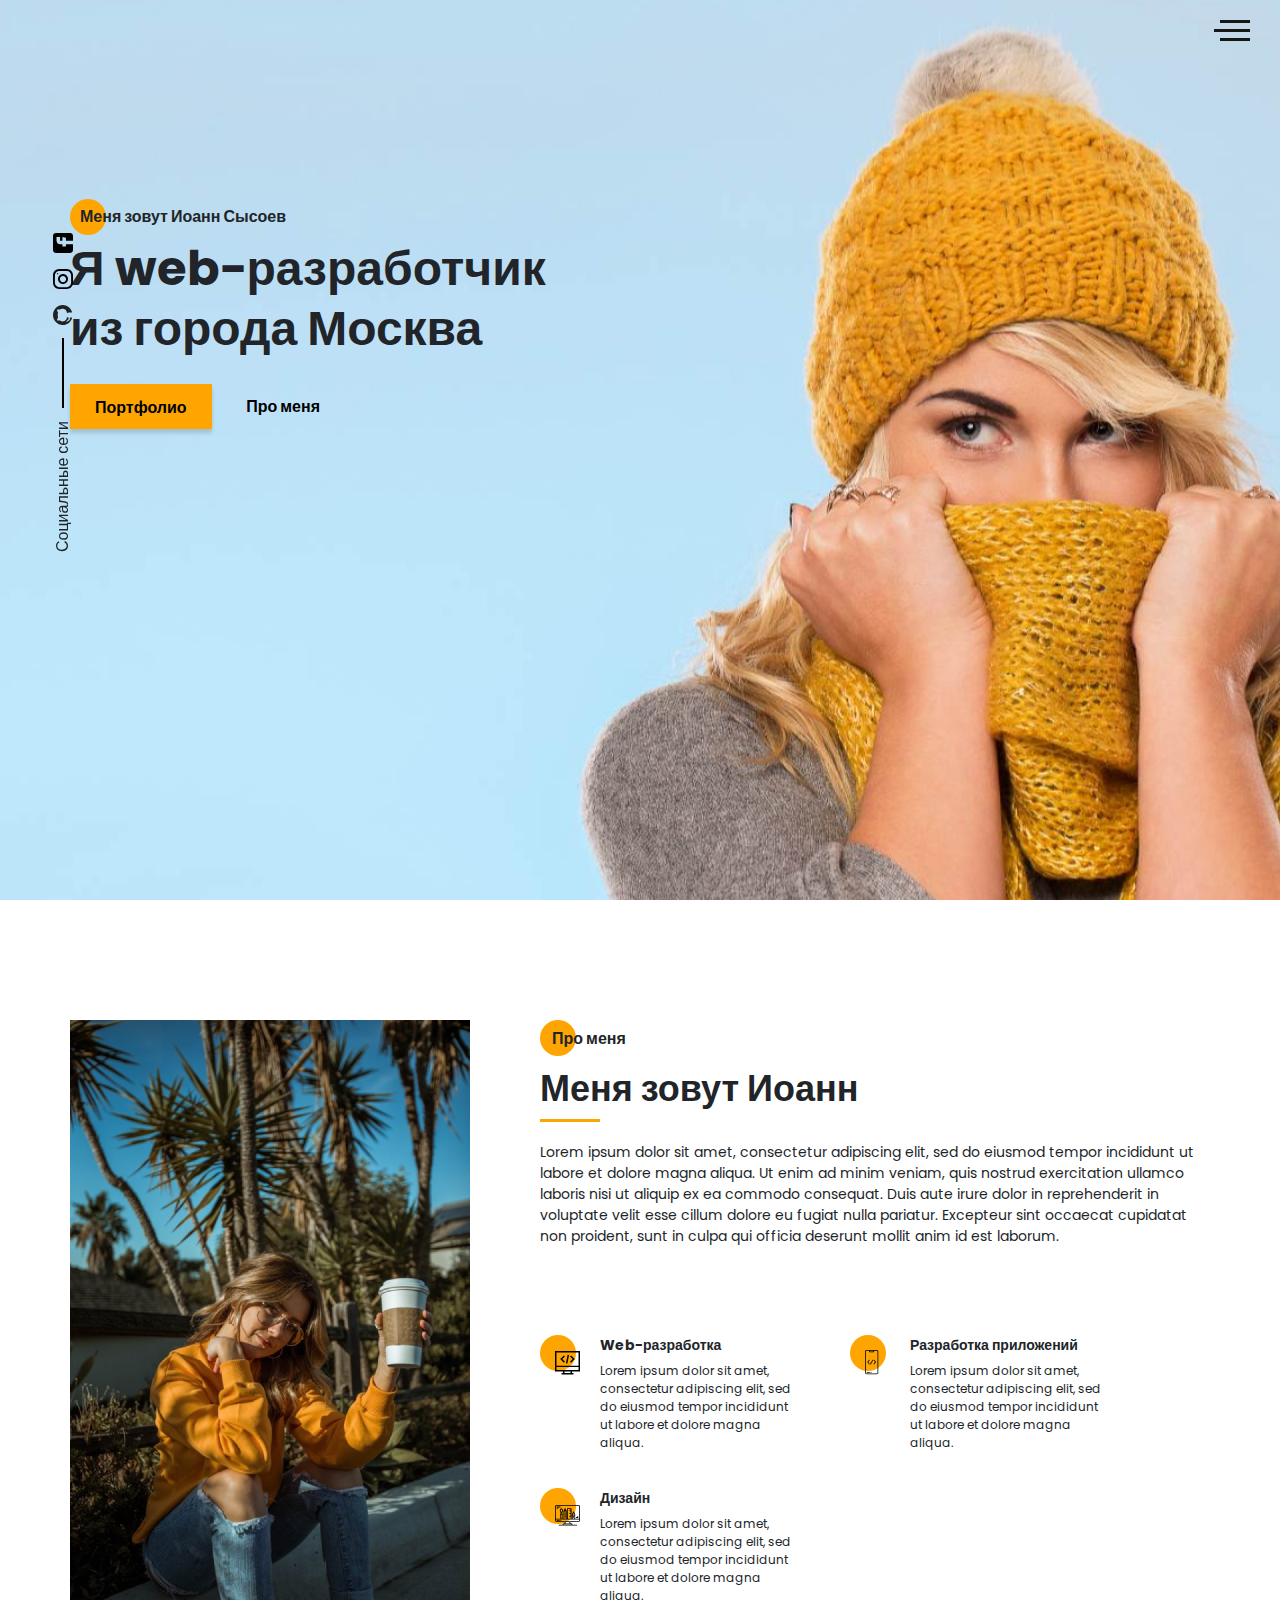
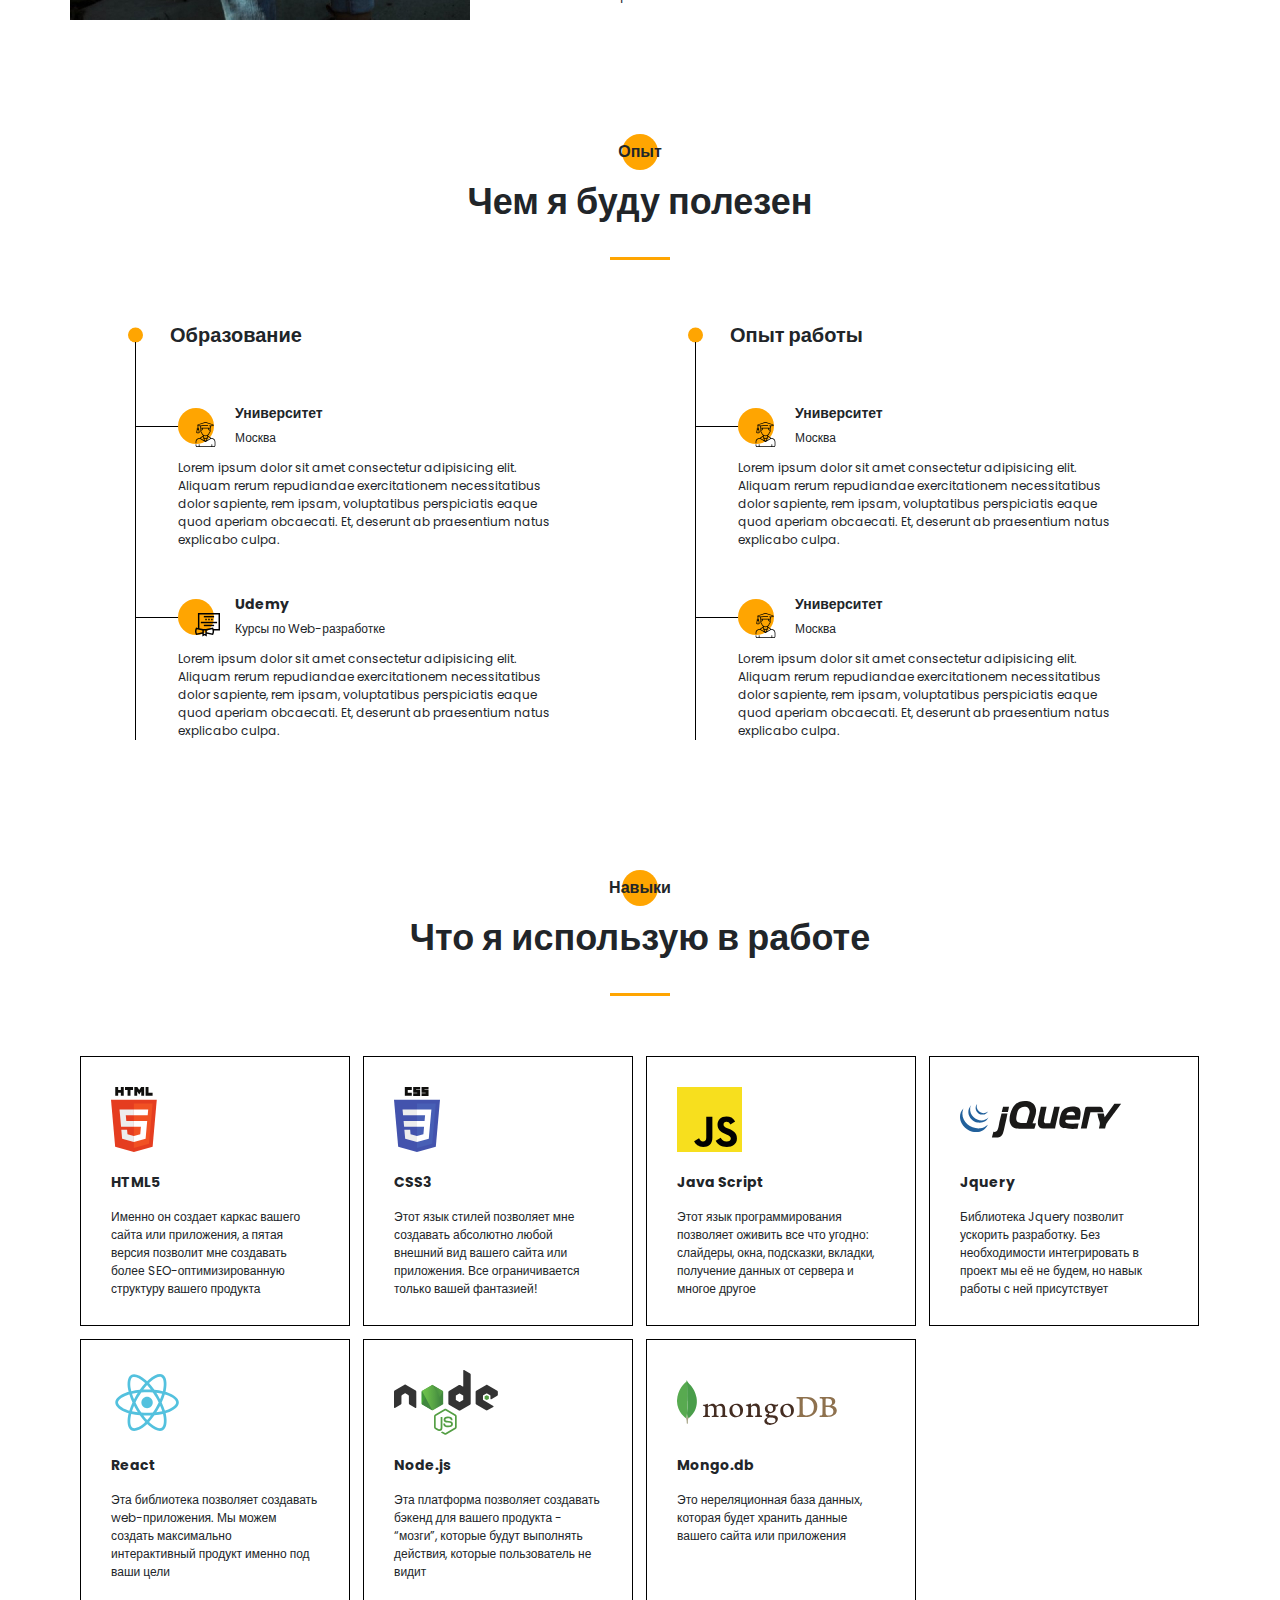
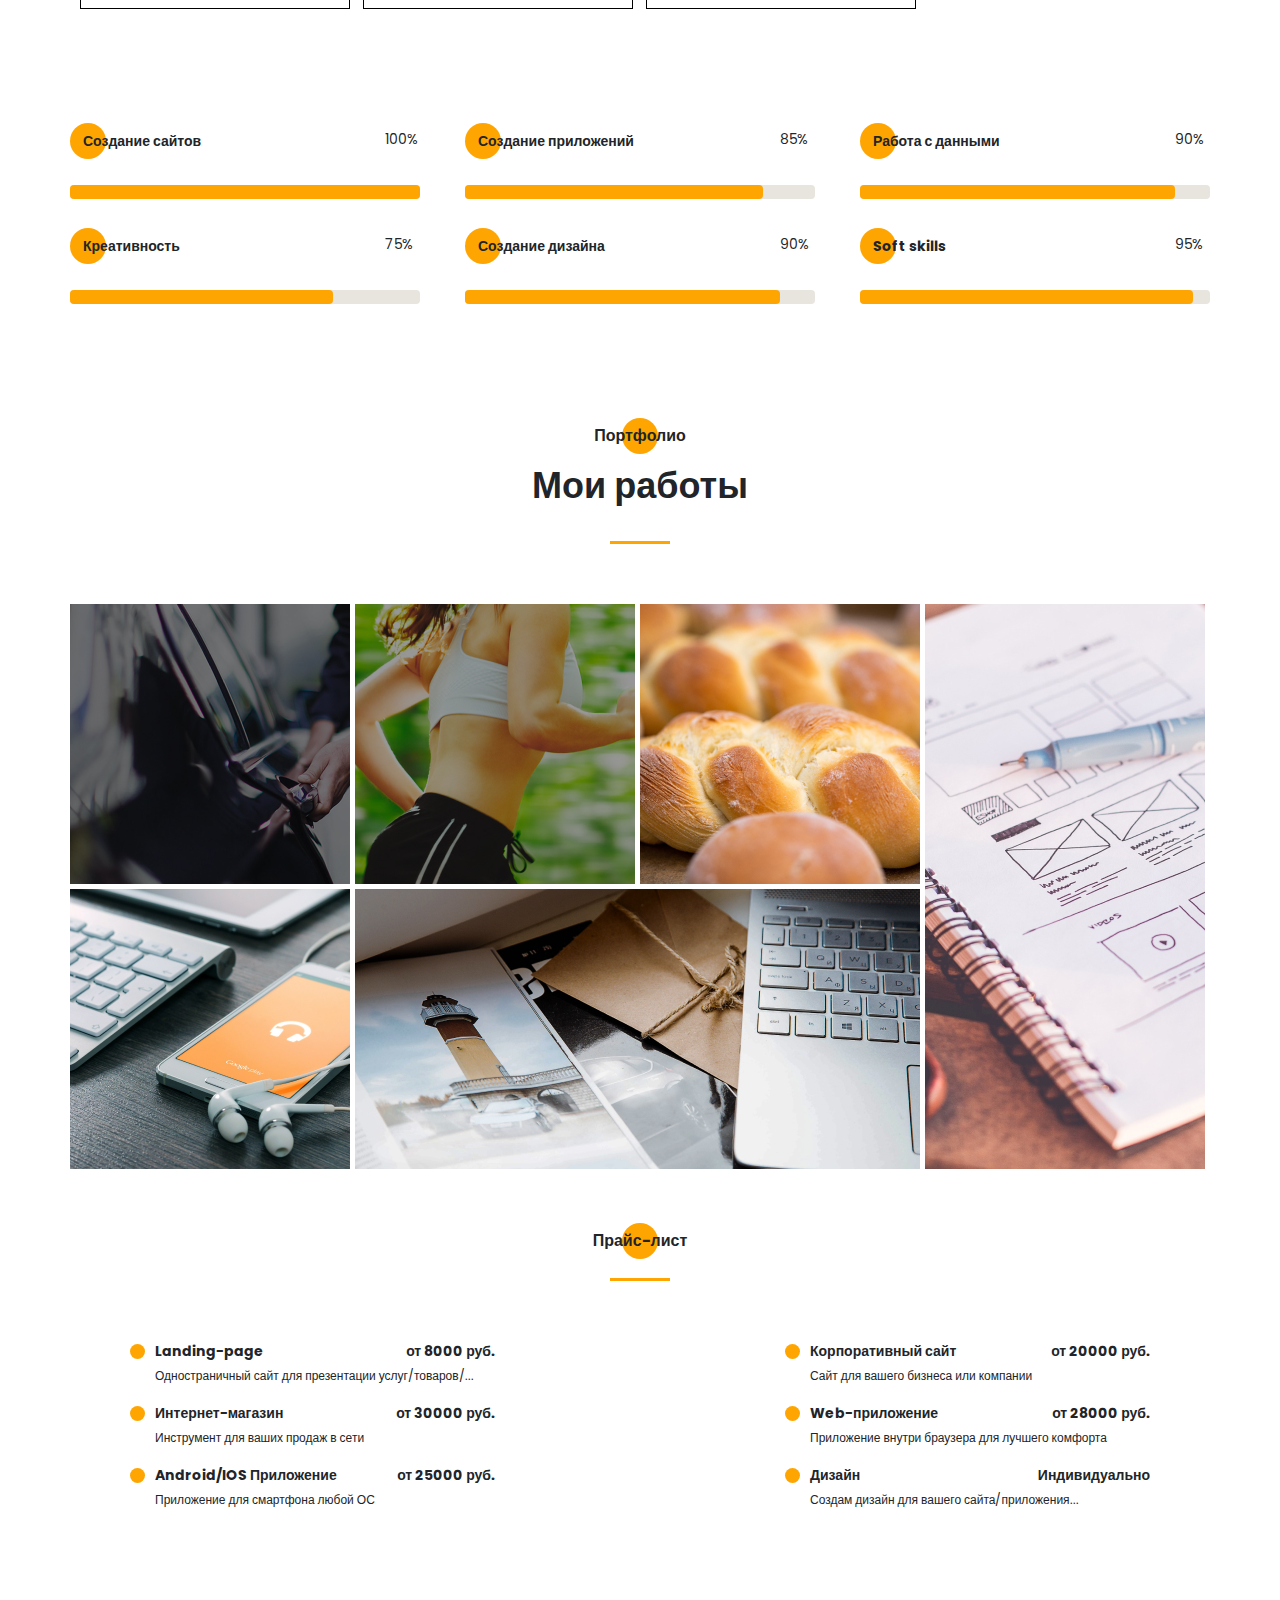
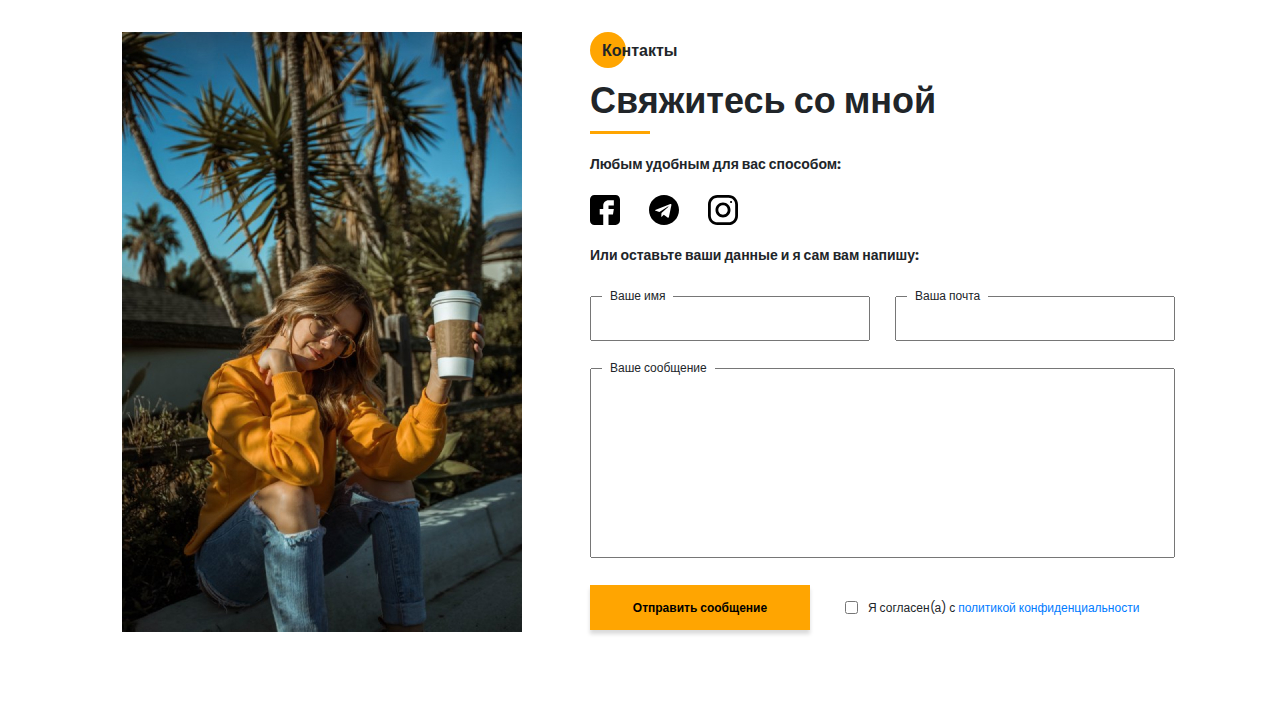
==== commit 5906d55e: "Confid policy" ====
--- a/index.html
+++ b/index.html
@@ -1 +1 @@
-<!DOCTYPE html><html lang="ru"><head><meta charset="UTF-8"><meta name="viewport" content="width=device-width,initial-scale=1"><meta http-equiv="X-UA-Compatible" content="ie=edge"><title>Portfolio</title><meta name="title" content="Мое портфолио"><meta name="description" content="Здесь вы сможете ознакомиться с моими работами и узнать больше обо мне"><!-- Open Graph / Facebook --><meta property="og:type" content="website"><meta property="og:url" content="https://metatags.io/"><meta property="og:title" content="Мое портфолио"><meta property="og:description" content="Здесь вы сможете ознакомиться с моими работами и узнать больше обо мне"><meta property="og:image" content="https://metatags.io/assets/meta-tags-16a33a6a8531e519cc0936fbba0ad904e52d35f34a46c97a2c9f6f7dd7d336f2.png"><!-- Twitter --><meta property="twitter:card" content="summary_large_image"><meta property="twitter:url" content="https://metatags.io/"><meta property="twitter:title" content="Мое портфолио"><meta property="twitter:description" content="Здесь вы сможете ознакомиться с моими работами и узнать больше обо мне"><meta property="twitter:image" content="https://metatags.io/assets/meta-tags-16a33a6a8531e519cc0936fbba0ad904e52d35f34a46c97a2c9f6f7dd7d336f2.png"><!-- Favicon  --><link rel="apple-touch-icon" sizes="57x57" href="icons/favicon//apple-icon-57x57.png"><link rel="apple-touch-icon" sizes="60x60" href="icons/favicon//apple-icon-60x60.png"><link rel="apple-touch-icon" sizes="72x72" href="icons/favicon//apple-icon-72x72.png"><link rel="apple-touch-icon" sizes="76x76" href="icons/favicon//apple-icon-76x76.png"><link rel="apple-touch-icon" sizes="114x114" href="icons/favicon//apple-icon-114x114.png"><link rel="apple-touch-icon" sizes="120x120" href="icons/favicon//apple-icon-120x120.png"><link rel="apple-touch-icon" sizes="144x144" href="icons/favicon//apple-icon-144x144.png"><link rel="apple-touch-icon" sizes="152x152" href="icons/favicon//apple-icon-152x152.png"><link rel="apple-touch-icon" sizes="180x180" href="icons/favicon//apple-icon-180x180.png"><link rel="icon" type="image/png" sizes="192x192" href="icons/favicon//android-icon-192x192.png"><link rel="icon" type="image/png" sizes="32x32" href="icons/favicon//favicon-32x32.png"><link rel="icon" type="image/png" sizes="96x96" href="icons/favicon//favicon-96x96.png"><link rel="icon" type="image/png" sizes="16x16" href="icons/favicon//favicon-16x16.png"><link rel="manifest" href="icons/favicon//manifest.json"><meta name="msapplication-TileColor" content="#ffffff"><meta name="msapplication-TileImage" content="icons/favicon//ms-icon-144x144.png"><meta name="theme-color" content="#ffffff"><link rel="stylesheet" href="css/style.min.css"></head><body><aside class="sidepanel"><a href="#" class="sidepanel__link"><img src="icons/social/facebook.svg" alt="facebook"></a><a href="#" class="sidepanel__link"><img src="icons/social/instagram.svg" alt="instagram"></a><a href="#" class="sidepanel__link"><img src="icons/social/github.svg" alt="github"></a><div class="sidepanel__divider"></div><div class="sidepanel__text"><span>Социальные сети</span></div></aside><div class="menu"><div class="menu__block"><div class="menu__close"><svg width="29" height="30" viewBox="0 0 29 30" fill="none" xmlns="http://www.w3.org/2000/svg"><path d="M17.1568 14.5231L28.4489 3.23075C29.1837 2.49623 29.1837 1.30861 28.4489 0.574085C27.7144 -0.160437 26.5267 -0.160437 25.7922 0.574085L14.4998 11.8665L3.20781 0.574085C2.47295 -0.160437 1.28567 -0.160437 0.551149 0.574085C-0.183716 1.30861 -0.183716 2.49623 0.551149 3.23075L11.8432 14.5231L0.551149 25.8155C-0.183716 26.55 -0.183716 27.7376 0.551149 28.4721C0.917206 28.8385 1.39852 29.0226 1.87948 29.0226C2.36045 29.0226 2.84141 28.8385 3.20781 28.4721L14.4998 17.1798L25.7922 28.4721C26.1586 28.8385 26.6396 29.0226 27.1205 29.0226C27.6015 29.0226 28.0825 28.8385 28.4489 28.4721C29.1837 27.7376 29.1837 26.55 28.4489 25.8155L17.1568 14.5231Z" fill="black"/></svg></div><nav><ul class="menu__list"><li class="menu__link"><a href="#">ПРО МЕНЯ</a></li><li class="menu__link"><a href="#">МОЙ ОПЫТ</a></li><li class="menu__link"><a href="#">МОИ НАВЫКИ</a></li><li class="menu__link"><a href="#">МОИ РАБОТЫ</a></li><li class="menu__link"><a href="#">ПРАЙС-ЛИСТ</a></li><li class="menu__link"><a href="#">КОНТАКТЫ</a></li></ul></nav><div class="menu__social"><a href="#"><svg width="20" height="19" viewBox="0 0 20 19" fill="none" xmlns="http://www.w3.org/2000/svg"><path d="M10 0C4.475 0 0 4.36167 0 9.74107C0 14.0457 2.865 17.6962 6.8375 18.9832C7.3375 19.0749 7.52083 18.7734 7.52083 18.5148C7.52083 18.2835 7.5125 17.6706 7.50833 16.8585C4.72667 17.4459 4.14 15.5517 4.14 15.5517C3.685 14.4274 3.0275 14.1267 3.0275 14.1267C2.12167 13.5228 3.0975 13.5352 3.0975 13.5352C4.10167 13.603 4.62917 14.5389 4.62917 14.5389C5.52083 16.0283 6.97 15.5979 7.54167 15.3493C7.63167 14.719 7.88917 14.2903 8.175 14.0466C5.95417 13.8029 3.62 12.9652 3.62 9.23304C3.62 8.16988 4.0075 7.30085 4.64917 6.61934C4.53667 6.37317 4.19917 5.3827 4.73667 4.04116C4.73667 4.04116 5.57417 3.78012 7.48667 5.03988C8.28667 4.82345 9.13667 4.71606 9.98667 4.7111C10.8367 4.71606 11.6867 4.82345 12.4867 5.03988C14.3867 3.78012 15.2242 4.04116 15.2242 4.04116C15.7617 5.3827 15.4242 6.37317 15.3242 6.61934C15.9617 7.30085 16.3492 8.16988 16.3492 9.23304C16.3492 12.9752 14.0117 13.7987 11.7867 14.0383C12.1367 14.3307 12.4617 14.928 12.4617 15.8408C12.4617 17.1444 12.4492 18.1918 12.4492 18.5082C12.4492 18.7635 12.6242 19.0683 13.1367 18.9708C17.1375 17.692 20 14.0391 20 9.74107C20 4.36167 15.5225 0 10 0Z" fill="#212121"/></svg> </a><a href="#"><svg width="20" height="20" viewBox="0 0 20 20" fill="none" xmlns="http://www.w3.org/2000/svg"><path d="M13.7495 0L6.24951 0C2.79826 0 -0.000488281 2.79875 -0.000488281 6.25L-0.000488281 13.75C-0.000488281 17.2013 2.79826 20 6.24951 20L13.7495 20C17.2008 20 19.9995 17.2013 19.9995 13.75L19.9995 6.25C19.9995 2.79875 17.2008 0 13.7495 0ZM18.1245 13.75C18.1245 16.1625 16.162 18.125 13.7495 18.125L6.24951 18.125C3.83701 18.125 1.87451 16.1625 1.87451 13.75L1.87451 6.25C1.87451 3.8375 3.83701 1.875 6.24951 1.875L13.7495 1.875C16.162 1.875 18.1245 3.8375 18.1245 6.25L18.1245 13.75Z" fill="black"/><path d="M9.99951 5C7.23826 5 4.99951 7.23875 4.99951 10C4.99951 12.7613 7.23826 15 9.99951 15C12.7608 15 14.9995 12.7613 14.9995 10C14.9995 7.23875 12.7608 5 9.99951 5ZM9.99951 13.125C8.27701 13.125 6.87451 11.7225 6.87451 10C6.87451 8.27625 8.27701 6.875 9.99951 6.875C11.722 6.875 13.1245 8.27625 13.1245 10C13.1245 11.7225 11.722 13.125 9.99951 13.125Z" fill="black"/><path d="M15.3745 5.29123C15.7425 5.29123 16.0408 4.99295 16.0408 4.62499C16.0408 4.25703 15.7425 3.95874 15.3745 3.95874C15.0065 3.95874 14.7083 4.25703 14.7083 4.62499C14.7083 4.99295 15.0065 5.29123 15.3745 5.29123Z" fill="black"/></svg> </a><a href="#"><svg width="20" height="20" viewBox="0 0 20 20" fill="none" xmlns="http://www.w3.org/2000/svg"><path d="M17.0698 0L2.9292 0C1.3139 0 -0.000488281 1.31439 -0.000488281 2.92969L-0.000488281 17.0703C-0.000488281 18.6856 1.3139 20 2.9292 20L8.82764 20L8.82764 12.9297L6.48389 12.9297L6.48389 9.41406L8.82764 9.41406L8.82764 7.03125C8.82764 5.09262 10.4046 3.51563 12.3433 3.51563L15.8979 3.51563L15.8979 7.03125L12.3433 7.03125L12.3433 9.41406L15.8979 9.41406L15.312 12.9297L12.3433 12.9297L12.3433 20L17.0698 20C18.6851 20 19.9995 18.6856 19.9995 17.0703L19.9995 2.92969C19.9995 1.31439 18.6851 0 17.0698 0Z" fill="black"/></svg></a></div></div><div class="menu__overlay"></div></div><section class="promo"><div class="hamburger"><span></span> <span class="long"></span> <span></span></div><div class="container"><div class="title title_fz16 promo__subtitle">Меня зовут Иоанн Сысоев</div><h1 class="title title_fz48 promo__title">Я web-разработчик из города Москва</h1><div class="promo__btns"><a href="#" class="promo__link btn">Портфолио</a> <a href="#" class="promo__link">Про меня</a></div></div></section><section class="about"><div class="container"><div class="about__wrapper"><div class="about__photo"><img src="img/main_photo.jpg" alt="photo"></div><div class="about__descr"><h2 class="title title_fz16 about__title">Про меня</h2><div class="title title_fz36 about__subtitle">Меня зовут Иоанн</div><div class="divider"></div><p class="about__text">Lorem ipsum dolor sit amet, consectetur adipiscing elit, sed do eiusmod tempor incididunt ut labore et dolore magna aliqua. Ut enim ad minim veniam, quis nostrud exercitation ullamco laboris nisi ut aliquip ex ea commodo consequat. Duis aute irure dolor in reprehenderit in voluptate velit esse cillum dolore eu fugiat nulla pariatur. Excepteur sint occaecat cupidatat non proident, sunt in culpa qui officia deserunt mollit anim id est laborum.</p></div><div class="about__skills"><div class="about__skills-item"><div class="about__skills-circle"><img src="icons/about_me/web_development.svg" alt="web-dev"></div><div><div class="title title_fz14">Web-разработка</div><div class="about__skills-text">Lorem ipsum dolor sit amet, consectetur adipiscing elit, sed do eiusmod tempor incididunt ut labore et dolore magna aliqua.</div></div></div><div class="about__skills-item"><div class="about__skills-circle"><img src="icons/about_me/mobile_dev.svg" alt="mobile-dev"></div><div><div class="title title_fz14">Разработка приложений</div><div class="about__skills-text">Lorem ipsum dolor sit amet, consectetur adipiscing elit, sed do eiusmod tempor incididunt ut labore et dolore magna aliqua.</div></div></div><div class="about__skills-item"><div class="about__skills-circle"><img src="icons/about_me/design.svg" alt="design"></div><div><div class="title title_fz14">Дизайн</div><div class="about__skills-text">Lorem ipsum dolor sit amet, consectetur adipiscing elit, sed do eiusmod tempor incididunt ut labore et dolore magna aliqua.</div></div></div></div></div></div></section><section class="resume"><div class="container"><h2 class="title title_fz16 title__section-title">Опыт</h2><div class="title title_fz36 title__section-subtitle">Чем я буду полезен</div><div class="divider"></div><div class="resume__wrapper"><div class="resume__column"><h3 class="title title_fz20 resume__column-title">Образование</h3><ul><li><div class="resume__item"><div class="resume__item-head"><div class="resume__item-icon"><img src="icons/experience/university.svg" alt="university"></div><h4 class="title title_fz14">Университет</h4><div class="resume__item-location">Москва</div></div><div class="resume__item-body">Lorem ipsum dolor sit amet consectetur adipisicing elit. Aliquam rerum repudiandae exercitationem necessitatibus dolor sapiente, rem ipsam, voluptatibus perspiciatis eaque quod aperiam obcaecati. Et, deserunt ab praesentium natus explicabo culpa.</div></div></li><li><div class="resume__item"><div class="resume__item-head"><div class="resume__item-icon"><img src="icons/experience/courses.svg" alt="courses"></div><h4 class="title title_fz14">Udemy</h4><div class="resume__item-location">Курсы по Web-разработке</div></div><div class="resume__item-body">Lorem ipsum dolor sit amet consectetur adipisicing elit. Aliquam rerum repudiandae exercitationem necessitatibus dolor sapiente, rem ipsam, voluptatibus perspiciatis eaque quod aperiam obcaecati. Et, deserunt ab praesentium natus explicabo culpa.</div></div></li></ul></div><div class="resume__column"><h3 class="title title_fz20 resume__column-title">Опыт работы</h3><ul><li><div class="resume__item"><div class="resume__item-head"><div class="resume__item-icon"><img src="icons/experience/university.svg" alt="university"></div><h4 class="title title_fz14">Университет</h4><div class="resume__item-location">Москва</div></div><div class="resume__item-body">Lorem ipsum dolor sit amet consectetur adipisicing elit. Aliquam rerum repudiandae exercitationem necessitatibus dolor sapiente, rem ipsam, voluptatibus perspiciatis eaque quod aperiam obcaecati. Et, deserunt ab praesentium natus explicabo culpa.</div></div></li><li><div class="resume__item"><div class="resume__item-head"><div class="resume__item-icon"><img src="icons/experience/university.svg" alt="university"></div><h4 class="title title_fz14">Университет</h4><div class="resume__item-location">Москва</div></div><div class="resume__item-body">Lorem ipsum dolor sit amet consectetur adipisicing elit. Aliquam rerum repudiandae exercitationem necessitatibus dolor sapiente, rem ipsam, voluptatibus perspiciatis eaque quod aperiam obcaecati. Et, deserunt ab praesentium natus explicabo culpa.</div></div></li></ul></div></div></div></section><section class="skills"><div class="container"><h2 class="title title_fz16 title__section-title">Навыки</h2><div class="title title_fz36 title__section-subtitle">Что я использую в работе</div><div class="divider"></div><div class="skills__items"><div class="skills__item"><div class="skills__item-img"><img src="icons/skills/html5.svg" alt="html5"></div><h3 class="title title_fz14">HTML5</h3><p>Именно он создает каркас вашего сайта или приложения, а пятая версия позволит мне создавать более SEO-оптимизированную структуру вашего продукта</p></div><div class="skills__item"><div class="skills__item-img"><img src="icons/skills/css3.svg" alt="css3"></div><h3 class="title title_fz14">CSS3</h3><p>Этот язык стилей позволяет мне создавать абсолютно любой внешний вид вашего сайта или приложения. Все ограничивается только вашей фантазией!</p></div><div class="skills__item"><div class="skills__item-img"><img src="icons/skills/js.svg" alt="java script"></div><h3 class="title title_fz14">Java Script</h3><p>Этот язык программирования позволяет оживить все что угодно: слайдеры, окна, подсказки, вкладки, получение данных от сервера и многое другое</p></div><div class="skills__item"><div class="skills__item-img"><img src="icons/skills/jquery.svg" alt="Jquery"></div><h3 class="title title_fz14">Jquery</h3><p>Библиотека Jquery позволит ускорить разработку. Без необходимости интегрировать в проект мы её не будем, но навык работы с ней присутствует</p></div><div class="skills__item"><div class="skills__item-img"><img src="icons/skills/react.svg" alt="React"></div><h3 class="title title_fz14">React</h3><p>Эта библиотека позволяет создавать web-приложения. Мы можем создать максимально интерактивный продукт именно под ваши цели</p></div><div class="skills__item"><div class="skills__item-img"><img src="icons/skills/node.js.svg" alt="Node.js"></div><h3 class="title title_fz14">Node.js</h3><p>Эта платформа позволяет создавать бэкенд для вашего продукта - “мозги”, которые будут выполнять действия, которые пользователь не видит</p></div><div class="skills__item"><div class="skills__item-img"><img src="icons/skills/mongo.db.svg" alt="Mongo.db"></div><h3 class="title title_fz14">Mongo.db</h3><p>Это нереляционная база данных, которая будет хранить данные вашего сайта или приложения</p></div></div><div class="skills__ratings"><div class="skills__ratings-item"><div class="title title_fz14 skills__ratings-title">Создание сайтов</div><div class="skills__ratings-counter">100%</div><div class="skills__ratings-line"><span></span></div></div><div class="skills__ratings-item"><div class="title title_fz14 skills__ratings-title">Создание приложений</div><div class="skills__ratings-counter">85%</div><div class="skills__ratings-line"><span></span></div></div><div class="skills__ratings-item"><div class="title title_fz14 skills__ratings-title">Работа с данными</div><div class="skills__ratings-counter">90%</div><div class="skills__ratings-line"><span></span></div></div><div class="skills__ratings-item"><div class="title title_fz14 skills__ratings-title">Креативность</div><div class="skills__ratings-counter">75%</div><div class="skills__ratings-line"><span></span></div></div><div class="skills__ratings-item"><div class="title title_fz14 skills__ratings-title">Создание дизайна</div><div class="skills__ratings-counter">90%</div><div class="skills__ratings-line"><span></span></div></div><div class="skills__ratings-item"><div class="title title_fz14 skills__ratings-title">Soft skills</div><div class="skills__ratings-counter">95%</div><div class="skills__ratings-line"><span></span></div></div></div></div></section><section class="portfolio"><div class="container"><h2 class="title title_fz16 title__section-title">Портфолио</h2><div class="title title_fz36 title__section-subtitle">Мои работы</div><div class="divider"></div><div class="portfolio__wrapper"><a href="/uber" class="portfolio__item"><img src="img/works/uber.jpg" alt="uber"> </a><a href="/pulse" class="portfolio__item"><img src="img/works/pulse.jpg" alt="pulse"> </a><a href="#" class="portfolio__item"><img src="img/works/bread.jpg" alt="bread"> </a><a href="#" class="portfolio__item vertical"><img src="img/works/plans.jpg" alt="plans"> </a><a href="#" class="portfolio__item"><img src="img/works/ipad.jpg" alt="ipad"> </a><a href="#" class="portfolio__item horizonal"><img src="img/works/mac.jpg" alt="mac"></a></div></div></section><section class="pricelist"><div class="container"><h2 class="title title_fz16 title__section-title">Прайс-лист</h2><div class="divider"></div><div class="pricelist__wrapper"><div class="pricelist__item"><div class="pricelist__item-name">Landing-page</div><div class="pricelist__item-price">от 8000 руб.</div><div class="pricelist__item-descr">Одностраничный сайт для презентации услуг/товаров/...</div></div><div class="pricelist__item"><div class="pricelist__item-name">Корпоративный сайт</div><div class="pricelist__item-price">от 20000 руб.</div><div class="pricelist__item-descr">Сайт для вашего бизнеса или компании</div></div><div class="pricelist__item"><div class="pricelist__item-name">Интернет-магазин</div><div class="pricelist__item-price">от 30000 руб.</div><div class="pricelist__item-descr">Инструмент для ваших продаж в сети</div></div><div class="pricelist__item"><div class="pricelist__item-name">Web-приложение</div><div class="pricelist__item-price">от 28000 руб.</div><div class="pricelist__item-descr">Приложение внутри браузера для лучшего комфорта</div></div><div class="pricelist__item"><div class="pricelist__item-name">Android/IOS Приложение</div><div class="pricelist__item-price">от 25000 руб.</div><div class="pricelist__item-descr">Приложение для смартфона любой ОС</div></div><div class="pricelist__item"><div class="pricelist__item-name">Дизайн</div><div class="pricelist__item-price">Индивидуально</div><div class="pricelist__item-descr">Создам дизайн для вашего сайта/приложения...</div></div></div></div></section><section class="contacts"><div class="container"><div class="contacts__wrapper"><div class="contacts__photo"><img src="img/main_photo.jpg" alt="photo"></div><div class="contacts__descr"><h2 class="title title_fz16 contacts__title">Контакты</h2><div class="title title_fz36 contacts__subtitle">Свяжитесь со мной</div><div class="divider"></div><div class="title title_fz14 contacts__text">Любым удобным для вас способом:</div><div class="contacts__social"><a href="#" class="contacts__link"><svg width="30" height="30" viewBox="0 0 20 20" fill="none" xmlns="http://www.w3.org/2000/svg"><path d="M17.0698 0L2.9292 0C1.3139 0 -0.000488281 1.31439 -0.000488281 2.92969L-0.000488281 17.0703C-0.000488281 18.6856 1.3139 20 2.9292 20L8.82764 20L8.82764 12.9297L6.48389 12.9297L6.48389 9.41406L8.82764 9.41406L8.82764 7.03125C8.82764 5.09262 10.4046 3.51563 12.3433 3.51563L15.8979 3.51563L15.8979 7.03125L12.3433 7.03125L12.3433 9.41406L15.8979 9.41406L15.312 12.9297L12.3433 12.9297L12.3433 20L17.0698 20C18.6851 20 19.9995 18.6856 19.9995 17.0703L19.9995 2.92969C19.9995 1.31439 18.6851 0 17.0698 0Z" fill="black"/></svg> </a><a href="#" class="contacts__link"><img src="icons/social/telegram.svg" alt="telegram"> </a><a href="#" class="contacts__link"><svg width="30" height="30" viewBox="0 0 20 20" fill="none" xmlns="http://www.w3.org/2000/svg"><path d="M13.7495 0L6.24951 0C2.79826 0 -0.000488281 2.79875 -0.000488281 6.25L-0.000488281 13.75C-0.000488281 17.2013 2.79826 20 6.24951 20L13.7495 20C17.2008 20 19.9995 17.2013 19.9995 13.75L19.9995 6.25C19.9995 2.79875 17.2008 0 13.7495 0ZM18.1245 13.75C18.1245 16.1625 16.162 18.125 13.7495 18.125L6.24951 18.125C3.83701 18.125 1.87451 16.1625 1.87451 13.75L1.87451 6.25C1.87451 3.8375 3.83701 1.875 6.24951 1.875L13.7495 1.875C16.162 1.875 18.1245 3.8375 18.1245 6.25L18.1245 13.75Z" fill="black"/><path d="M9.99951 5C7.23826 5 4.99951 7.23875 4.99951 10C4.99951 12.7613 7.23826 15 9.99951 15C12.7608 15 14.9995 12.7613 14.9995 10C14.9995 7.23875 12.7608 5 9.99951 5ZM9.99951 13.125C8.27701 13.125 6.87451 11.7225 6.87451 10C6.87451 8.27625 8.27701 6.875 9.99951 6.875C11.722 6.875 13.1245 8.27625 13.1245 10C13.1245 11.7225 11.722 13.125 9.99951 13.125Z" fill="black"/><path d="M15.3745 5.29123C15.7425 5.29123 16.0408 4.99295 16.0408 4.62499C16.0408 4.25703 15.7425 3.95874 15.3745 3.95874C15.0065 3.95874 14.7083 4.25703 14.7083 4.62499C14.7083 4.99295 15.0065 5.29123 15.3745 5.29123Z" fill="black"/></svg></a></div><div class="title title_fz14 contacts__text">Или оставьте ваши данные и я сам вам напишу:</div><form action="#" class="contacts__form"><div class="contacts__input"><input name="name" id="name" type="text"> <label for="name">Ваше имя</label></div><div class="contacts__input"><input name="email" id="email" type="email"> <label for="email">Ваша почта</label></div><div class="contacts__textarea"><textarea name="text" id="text"></textarea> <label for="text">Ваше сообщение</label></div><div><button class="contacts__btn btn">Отправить сообщение</button></div></form></div></div></div></section><script src="js/script.js"></script></body></html>+<!DOCTYPE html><html lang="ru"><head><meta charset="UTF-8"><meta name="viewport" content="width=device-width,initial-scale=1"><meta http-equiv="X-UA-Compatible" content="ie=edge"><title>Portfolio</title><meta name="title" content="Мое портфолио"><meta name="description" content="Здесь вы сможете ознакомиться с моими работами и узнать больше обо мне"><!-- Open Graph / Facebook --><meta property="og:type" content="website"><meta property="og:url" content="https://metatags.io/"><meta property="og:title" content="Мое портфолио"><meta property="og:description" content="Здесь вы сможете ознакомиться с моими работами и узнать больше обо мне"><meta property="og:image" content="https://metatags.io/assets/meta-tags-16a33a6a8531e519cc0936fbba0ad904e52d35f34a46c97a2c9f6f7dd7d336f2.png"><!-- Twitter --><meta property="twitter:card" content="summary_large_image"><meta property="twitter:url" content="https://metatags.io/"><meta property="twitter:title" content="Мое портфолио"><meta property="twitter:description" content="Здесь вы сможете ознакомиться с моими работами и узнать больше обо мне"><meta property="twitter:image" content="https://metatags.io/assets/meta-tags-16a33a6a8531e519cc0936fbba0ad904e52d35f34a46c97a2c9f6f7dd7d336f2.png"><!-- Favicon  --><link rel="apple-touch-icon" sizes="57x57" href="icons/favicon//apple-icon-57x57.png"><link rel="apple-touch-icon" sizes="60x60" href="icons/favicon//apple-icon-60x60.png"><link rel="apple-touch-icon" sizes="72x72" href="icons/favicon//apple-icon-72x72.png"><link rel="apple-touch-icon" sizes="76x76" href="icons/favicon//apple-icon-76x76.png"><link rel="apple-touch-icon" sizes="114x114" href="icons/favicon//apple-icon-114x114.png"><link rel="apple-touch-icon" sizes="120x120" href="icons/favicon//apple-icon-120x120.png"><link rel="apple-touch-icon" sizes="144x144" href="icons/favicon//apple-icon-144x144.png"><link rel="apple-touch-icon" sizes="152x152" href="icons/favicon//apple-icon-152x152.png"><link rel="apple-touch-icon" sizes="180x180" href="icons/favicon//apple-icon-180x180.png"><link rel="icon" type="image/png" sizes="192x192" href="icons/favicon//android-icon-192x192.png"><link rel="icon" type="image/png" sizes="32x32" href="icons/favicon//favicon-32x32.png"><link rel="icon" type="image/png" sizes="96x96" href="icons/favicon//favicon-96x96.png"><link rel="icon" type="image/png" sizes="16x16" href="icons/favicon//favicon-16x16.png"><link rel="manifest" href="icons/favicon//manifest.json"><meta name="msapplication-TileColor" content="#ffffff"><meta name="msapplication-TileImage" content="icons/favicon//ms-icon-144x144.png"><meta name="theme-color" content="#ffffff"><link rel="stylesheet" href="css/style.min.css"></head><body><aside class="sidepanel"><a href="#" class="sidepanel__link"><img src="icons/social/facebook.svg" alt="facebook"></a><a href="#" class="sidepanel__link"><img src="icons/social/instagram.svg" alt="instagram"></a><a href="#" class="sidepanel__link"><img src="icons/social/github.svg" alt="github"></a><div class="sidepanel__divider"></div><div class="sidepanel__text"><span>Социальные сети</span></div></aside><div class="menu"><div class="menu__block"><div class="menu__close"><svg width="29" height="30" viewBox="0 0 29 30" fill="none" xmlns="http://www.w3.org/2000/svg"><path d="M17.1568 14.5231L28.4489 3.23075C29.1837 2.49623 29.1837 1.30861 28.4489 0.574085C27.7144 -0.160437 26.5267 -0.160437 25.7922 0.574085L14.4998 11.8665L3.20781 0.574085C2.47295 -0.160437 1.28567 -0.160437 0.551149 0.574085C-0.183716 1.30861 -0.183716 2.49623 0.551149 3.23075L11.8432 14.5231L0.551149 25.8155C-0.183716 26.55 -0.183716 27.7376 0.551149 28.4721C0.917206 28.8385 1.39852 29.0226 1.87948 29.0226C2.36045 29.0226 2.84141 28.8385 3.20781 28.4721L14.4998 17.1798L25.7922 28.4721C26.1586 28.8385 26.6396 29.0226 27.1205 29.0226C27.6015 29.0226 28.0825 28.8385 28.4489 28.4721C29.1837 27.7376 29.1837 26.55 28.4489 25.8155L17.1568 14.5231Z" fill="black"/></svg></div><nav><ul class="menu__list"><li class="menu__link"><a href="#">ПРО МЕНЯ</a></li><li class="menu__link"><a href="#">МОЙ ОПЫТ</a></li><li class="menu__link"><a href="#">МОИ НАВЫКИ</a></li><li class="menu__link"><a href="#">МОИ РАБОТЫ</a></li><li class="menu__link"><a href="#">ПРАЙС-ЛИСТ</a></li><li class="menu__link"><a href="#">КОНТАКТЫ</a></li></ul></nav><div class="menu__social"><a href="#"><svg width="20" height="19" viewBox="0 0 20 19" fill="none" xmlns="http://www.w3.org/2000/svg"><path d="M10 0C4.475 0 0 4.36167 0 9.74107C0 14.0457 2.865 17.6962 6.8375 18.9832C7.3375 19.0749 7.52083 18.7734 7.52083 18.5148C7.52083 18.2835 7.5125 17.6706 7.50833 16.8585C4.72667 17.4459 4.14 15.5517 4.14 15.5517C3.685 14.4274 3.0275 14.1267 3.0275 14.1267C2.12167 13.5228 3.0975 13.5352 3.0975 13.5352C4.10167 13.603 4.62917 14.5389 4.62917 14.5389C5.52083 16.0283 6.97 15.5979 7.54167 15.3493C7.63167 14.719 7.88917 14.2903 8.175 14.0466C5.95417 13.8029 3.62 12.9652 3.62 9.23304C3.62 8.16988 4.0075 7.30085 4.64917 6.61934C4.53667 6.37317 4.19917 5.3827 4.73667 4.04116C4.73667 4.04116 5.57417 3.78012 7.48667 5.03988C8.28667 4.82345 9.13667 4.71606 9.98667 4.7111C10.8367 4.71606 11.6867 4.82345 12.4867 5.03988C14.3867 3.78012 15.2242 4.04116 15.2242 4.04116C15.7617 5.3827 15.4242 6.37317 15.3242 6.61934C15.9617 7.30085 16.3492 8.16988 16.3492 9.23304C16.3492 12.9752 14.0117 13.7987 11.7867 14.0383C12.1367 14.3307 12.4617 14.928 12.4617 15.8408C12.4617 17.1444 12.4492 18.1918 12.4492 18.5082C12.4492 18.7635 12.6242 19.0683 13.1367 18.9708C17.1375 17.692 20 14.0391 20 9.74107C20 4.36167 15.5225 0 10 0Z" fill="#212121"/></svg> </a><a href="#"><svg width="20" height="20" viewBox="0 0 20 20" fill="none" xmlns="http://www.w3.org/2000/svg"><path d="M13.7495 0L6.24951 0C2.79826 0 -0.000488281 2.79875 -0.000488281 6.25L-0.000488281 13.75C-0.000488281 17.2013 2.79826 20 6.24951 20L13.7495 20C17.2008 20 19.9995 17.2013 19.9995 13.75L19.9995 6.25C19.9995 2.79875 17.2008 0 13.7495 0ZM18.1245 13.75C18.1245 16.1625 16.162 18.125 13.7495 18.125L6.24951 18.125C3.83701 18.125 1.87451 16.1625 1.87451 13.75L1.87451 6.25C1.87451 3.8375 3.83701 1.875 6.24951 1.875L13.7495 1.875C16.162 1.875 18.1245 3.8375 18.1245 6.25L18.1245 13.75Z" fill="black"/><path d="M9.99951 5C7.23826 5 4.99951 7.23875 4.99951 10C4.99951 12.7613 7.23826 15 9.99951 15C12.7608 15 14.9995 12.7613 14.9995 10C14.9995 7.23875 12.7608 5 9.99951 5ZM9.99951 13.125C8.27701 13.125 6.87451 11.7225 6.87451 10C6.87451 8.27625 8.27701 6.875 9.99951 6.875C11.722 6.875 13.1245 8.27625 13.1245 10C13.1245 11.7225 11.722 13.125 9.99951 13.125Z" fill="black"/><path d="M15.3745 5.29123C15.7425 5.29123 16.0408 4.99295 16.0408 4.62499C16.0408 4.25703 15.7425 3.95874 15.3745 3.95874C15.0065 3.95874 14.7083 4.25703 14.7083 4.62499C14.7083 4.99295 15.0065 5.29123 15.3745 5.29123Z" fill="black"/></svg> </a><a href="#"><svg width="20" height="20" viewBox="0 0 20 20" fill="none" xmlns="http://www.w3.org/2000/svg"><path d="M17.0698 0L2.9292 0C1.3139 0 -0.000488281 1.31439 -0.000488281 2.92969L-0.000488281 17.0703C-0.000488281 18.6856 1.3139 20 2.9292 20L8.82764 20L8.82764 12.9297L6.48389 12.9297L6.48389 9.41406L8.82764 9.41406L8.82764 7.03125C8.82764 5.09262 10.4046 3.51563 12.3433 3.51563L15.8979 3.51563L15.8979 7.03125L12.3433 7.03125L12.3433 9.41406L15.8979 9.41406L15.312 12.9297L12.3433 12.9297L12.3433 20L17.0698 20C18.6851 20 19.9995 18.6856 19.9995 17.0703L19.9995 2.92969C19.9995 1.31439 18.6851 0 17.0698 0Z" fill="black"/></svg></a></div></div><div class="menu__overlay"></div></div><section class="promo"><div class="hamburger"><span></span> <span class="long"></span> <span></span></div><div class="container"><div class="title title_fz16 promo__subtitle">Меня зовут Иоанн Сысоев</div><h1 class="title title_fz48 promo__title">Я web-разработчик из города Москва</h1><div class="promo__btns"><a href="#" class="promo__link btn">Портфолио</a> <a href="#" class="promo__link">Про меня</a></div></div></section><section class="about"><div class="container"><div class="about__wrapper"><div class="about__photo"><img src="img/main_photo.jpg" alt="photo"></div><div class="about__descr"><h2 class="title title_fz16 about__title">Про меня</h2><div class="title title_fz36 about__subtitle">Меня зовут Иоанн</div><div class="divider"></div><p class="about__text">Lorem ipsum dolor sit amet, consectetur adipiscing elit, sed do eiusmod tempor incididunt ut labore et dolore magna aliqua. Ut enim ad minim veniam, quis nostrud exercitation ullamco laboris nisi ut aliquip ex ea commodo consequat. Duis aute irure dolor in reprehenderit in voluptate velit esse cillum dolore eu fugiat nulla pariatur. Excepteur sint occaecat cupidatat non proident, sunt in culpa qui officia deserunt mollit anim id est laborum.</p></div><div class="about__skills"><div class="about__skills-item"><div class="about__skills-circle"><img src="icons/about_me/web_development.svg" alt="web-dev"></div><div><div class="title title_fz14">Web-разработка</div><div class="about__skills-text">Lorem ipsum dolor sit amet, consectetur adipiscing elit, sed do eiusmod tempor incididunt ut labore et dolore magna aliqua.</div></div></div><div class="about__skills-item"><div class="about__skills-circle"><img src="icons/about_me/mobile_dev.svg" alt="mobile-dev"></div><div><div class="title title_fz14">Разработка приложений</div><div class="about__skills-text">Lorem ipsum dolor sit amet, consectetur adipiscing elit, sed do eiusmod tempor incididunt ut labore et dolore magna aliqua.</div></div></div><div class="about__skills-item"><div class="about__skills-circle"><img src="icons/about_me/design.svg" alt="design"></div><div><div class="title title_fz14">Дизайн</div><div class="about__skills-text">Lorem ipsum dolor sit amet, consectetur adipiscing elit, sed do eiusmod tempor incididunt ut labore et dolore magna aliqua.</div></div></div></div></div></div></section><section class="resume"><div class="container"><h2 class="title title_fz16 title__section-title">Опыт</h2><div class="title title_fz36 title__section-subtitle">Чем я буду полезен</div><div class="divider"></div><div class="resume__wrapper"><div class="resume__column"><h3 class="title title_fz20 resume__column-title">Образование</h3><ul><li><div class="resume__item"><div class="resume__item-head"><div class="resume__item-icon"><img src="icons/experience/university.svg" alt="university"></div><h4 class="title title_fz14">Университет</h4><div class="resume__item-location">Москва</div></div><div class="resume__item-body">Lorem ipsum dolor sit amet consectetur adipisicing elit. Aliquam rerum repudiandae exercitationem necessitatibus dolor sapiente, rem ipsam, voluptatibus perspiciatis eaque quod aperiam obcaecati. Et, deserunt ab praesentium natus explicabo culpa.</div></div></li><li><div class="resume__item"><div class="resume__item-head"><div class="resume__item-icon"><img src="icons/experience/courses.svg" alt="courses"></div><h4 class="title title_fz14">Udemy</h4><div class="resume__item-location">Курсы по Web-разработке</div></div><div class="resume__item-body">Lorem ipsum dolor sit amet consectetur adipisicing elit. Aliquam rerum repudiandae exercitationem necessitatibus dolor sapiente, rem ipsam, voluptatibus perspiciatis eaque quod aperiam obcaecati. Et, deserunt ab praesentium natus explicabo culpa.</div></div></li></ul></div><div class="resume__column"><h3 class="title title_fz20 resume__column-title">Опыт работы</h3><ul><li><div class="resume__item"><div class="resume__item-head"><div class="resume__item-icon"><img src="icons/experience/university.svg" alt="university"></div><h4 class="title title_fz14">Университет</h4><div class="resume__item-location">Москва</div></div><div class="resume__item-body">Lorem ipsum dolor sit amet consectetur adipisicing elit. Aliquam rerum repudiandae exercitationem necessitatibus dolor sapiente, rem ipsam, voluptatibus perspiciatis eaque quod aperiam obcaecati. Et, deserunt ab praesentium natus explicabo culpa.</div></div></li><li><div class="resume__item"><div class="resume__item-head"><div class="resume__item-icon"><img src="icons/experience/university.svg" alt="university"></div><h4 class="title title_fz14">Университет</h4><div class="resume__item-location">Москва</div></div><div class="resume__item-body">Lorem ipsum dolor sit amet consectetur adipisicing elit. Aliquam rerum repudiandae exercitationem necessitatibus dolor sapiente, rem ipsam, voluptatibus perspiciatis eaque quod aperiam obcaecati. Et, deserunt ab praesentium natus explicabo culpa.</div></div></li></ul></div></div></div></section><section class="skills"><div class="container"><h2 class="title title_fz16 title__section-title">Навыки</h2><div class="title title_fz36 title__section-subtitle">Что я использую в работе</div><div class="divider"></div><div class="skills__items"><div class="skills__item"><div class="skills__item-img"><img src="icons/skills/html5.svg" alt="html5"></div><h3 class="title title_fz14">HTML5</h3><p>Именно он создает каркас вашего сайта или приложения, а пятая версия позволит мне создавать более SEO-оптимизированную структуру вашего продукта</p></div><div class="skills__item"><div class="skills__item-img"><img src="icons/skills/css3.svg" alt="css3"></div><h3 class="title title_fz14">CSS3</h3><p>Этот язык стилей позволяет мне создавать абсолютно любой внешний вид вашего сайта или приложения. Все ограничивается только вашей фантазией!</p></div><div class="skills__item"><div class="skills__item-img"><img src="icons/skills/js.svg" alt="java script"></div><h3 class="title title_fz14">Java Script</h3><p>Этот язык программирования позволяет оживить все что угодно: слайдеры, окна, подсказки, вкладки, получение данных от сервера и многое другое</p></div><div class="skills__item"><div class="skills__item-img"><img src="icons/skills/jquery.svg" alt="Jquery"></div><h3 class="title title_fz14">Jquery</h3><p>Библиотека Jquery позволит ускорить разработку. Без необходимости интегрировать в проект мы её не будем, но навык работы с ней присутствует</p></div><div class="skills__item"><div class="skills__item-img"><img src="icons/skills/react.svg" alt="React"></div><h3 class="title title_fz14">React</h3><p>Эта библиотека позволяет создавать web-приложения. Мы можем создать максимально интерактивный продукт именно под ваши цели</p></div><div class="skills__item"><div class="skills__item-img"><img src="icons/skills/node.js.svg" alt="Node.js"></div><h3 class="title title_fz14">Node.js</h3><p>Эта платформа позволяет создавать бэкенд для вашего продукта - “мозги”, которые будут выполнять действия, которые пользователь не видит</p></div><div class="skills__item"><div class="skills__item-img"><img src="icons/skills/mongo.db.svg" alt="Mongo.db"></div><h3 class="title title_fz14">Mongo.db</h3><p>Это нереляционная база данных, которая будет хранить данные вашего сайта или приложения</p></div></div><div class="skills__ratings"><div class="skills__ratings-item"><div class="title title_fz14 skills__ratings-title">Создание сайтов</div><div class="skills__ratings-counter">100%</div><div class="skills__ratings-line"><span></span></div></div><div class="skills__ratings-item"><div class="title title_fz14 skills__ratings-title">Создание приложений</div><div class="skills__ratings-counter">85%</div><div class="skills__ratings-line"><span></span></div></div><div class="skills__ratings-item"><div class="title title_fz14 skills__ratings-title">Работа с данными</div><div class="skills__ratings-counter">90%</div><div class="skills__ratings-line"><span></span></div></div><div class="skills__ratings-item"><div class="title title_fz14 skills__ratings-title">Креативность</div><div class="skills__ratings-counter">75%</div><div class="skills__ratings-line"><span></span></div></div><div class="skills__ratings-item"><div class="title title_fz14 skills__ratings-title">Создание дизайна</div><div class="skills__ratings-counter">90%</div><div class="skills__ratings-line"><span></span></div></div><div class="skills__ratings-item"><div class="title title_fz14 skills__ratings-title">Soft skills</div><div class="skills__ratings-counter">95%</div><div class="skills__ratings-line"><span></span></div></div></div></div></section><section class="portfolio"><div class="container"><h2 class="title title_fz16 title__section-title">Портфолио</h2><div class="title title_fz36 title__section-subtitle">Мои работы</div><div class="divider"></div><div class="portfolio__wrapper"><a href="/uber" class="portfolio__item"><img src="img/works/uber.jpg" alt="uber"> </a><a href="/pulse" class="portfolio__item"><img src="img/works/pulse.jpg" alt="pulse"> </a><a href="#" class="portfolio__item"><img src="img/works/bread.jpg" alt="bread"> </a><a href="#" class="portfolio__item vertical"><img src="img/works/plans.jpg" alt="plans"> </a><a href="#" class="portfolio__item"><img src="img/works/ipad.jpg" alt="ipad"> </a><a href="#" class="portfolio__item horizonal"><img src="img/works/mac.jpg" alt="mac"></a></div></div></section><section class="pricelist"><div class="container"><h2 class="title title_fz16 title__section-title">Прайс-лист</h2><div class="divider"></div><div class="pricelist__wrapper"><div class="pricelist__item"><div class="pricelist__item-name">Landing-page</div><div class="pricelist__item-price">от 8000 руб.</div><div class="pricelist__item-descr">Одностраничный сайт для презентации услуг/товаров/...</div></div><div class="pricelist__item"><div class="pricelist__item-name">Корпоративный сайт</div><div class="pricelist__item-price">от 20000 руб.</div><div class="pricelist__item-descr">Сайт для вашего бизнеса или компании</div></div><div class="pricelist__item"><div class="pricelist__item-name">Интернет-магазин</div><div class="pricelist__item-price">от 30000 руб.</div><div class="pricelist__item-descr">Инструмент для ваших продаж в сети</div></div><div class="pricelist__item"><div class="pricelist__item-name">Web-приложение</div><div class="pricelist__item-price">от 28000 руб.</div><div class="pricelist__item-descr">Приложение внутри браузера для лучшего комфорта</div></div><div class="pricelist__item"><div class="pricelist__item-name">Android/IOS Приложение</div><div class="pricelist__item-price">от 25000 руб.</div><div class="pricelist__item-descr">Приложение для смартфона любой ОС</div></div><div class="pricelist__item"><div class="pricelist__item-name">Дизайн</div><div class="pricelist__item-price">Индивидуально</div><div class="pricelist__item-descr">Создам дизайн для вашего сайта/приложения...</div></div></div></div></section><section class="contacts"><div class="container"><div class="contacts__wrapper"><div class="contacts__photo"><img src="img/main_photo.jpg" alt="photo"></div><div class="contacts__descr"><h2 class="title title_fz16 contacts__title">Контакты</h2><div class="title title_fz36 contacts__subtitle">Свяжитесь со мной</div><div class="divider"></div><div class="title title_fz14 contacts__text">Любым удобным для вас способом:</div><div class="contacts__social"><a href="#" class="contacts__link"><svg width="30" height="30" viewBox="0 0 20 20" fill="none" xmlns="http://www.w3.org/2000/svg"><path d="M17.0698 0L2.9292 0C1.3139 0 -0.000488281 1.31439 -0.000488281 2.92969L-0.000488281 17.0703C-0.000488281 18.6856 1.3139 20 2.9292 20L8.82764 20L8.82764 12.9297L6.48389 12.9297L6.48389 9.41406L8.82764 9.41406L8.82764 7.03125C8.82764 5.09262 10.4046 3.51563 12.3433 3.51563L15.8979 3.51563L15.8979 7.03125L12.3433 7.03125L12.3433 9.41406L15.8979 9.41406L15.312 12.9297L12.3433 12.9297L12.3433 20L17.0698 20C18.6851 20 19.9995 18.6856 19.9995 17.0703L19.9995 2.92969C19.9995 1.31439 18.6851 0 17.0698 0Z" fill="black"/></svg> </a><a href="#" class="contacts__link"><img src="icons/social/telegram.svg" alt="telegram"> </a><a href="#" class="contacts__link"><svg width="30" height="30" viewBox="0 0 20 20" fill="none" xmlns="http://www.w3.org/2000/svg"><path d="M13.7495 0L6.24951 0C2.79826 0 -0.000488281 2.79875 -0.000488281 6.25L-0.000488281 13.75C-0.000488281 17.2013 2.79826 20 6.24951 20L13.7495 20C17.2008 20 19.9995 17.2013 19.9995 13.75L19.9995 6.25C19.9995 2.79875 17.2008 0 13.7495 0ZM18.1245 13.75C18.1245 16.1625 16.162 18.125 13.7495 18.125L6.24951 18.125C3.83701 18.125 1.87451 16.1625 1.87451 13.75L1.87451 6.25C1.87451 3.8375 3.83701 1.875 6.24951 1.875L13.7495 1.875C16.162 1.875 18.1245 3.8375 18.1245 6.25L18.1245 13.75Z" fill="black"/><path d="M9.99951 5C7.23826 5 4.99951 7.23875 4.99951 10C4.99951 12.7613 7.23826 15 9.99951 15C12.7608 15 14.9995 12.7613 14.9995 10C14.9995 7.23875 12.7608 5 9.99951 5ZM9.99951 13.125C8.27701 13.125 6.87451 11.7225 6.87451 10C6.87451 8.27625 8.27701 6.875 9.99951 6.875C11.722 6.875 13.1245 8.27625 13.1245 10C13.1245 11.7225 11.722 13.125 9.99951 13.125Z" fill="black"/><path d="M15.3745 5.29123C15.7425 5.29123 16.0408 4.99295 16.0408 4.62499C16.0408 4.25703 15.7425 3.95874 15.3745 3.95874C15.0065 3.95874 14.7083 4.25703 14.7083 4.62499C14.7083 4.99295 15.0065 5.29123 15.3745 5.29123Z" fill="black"/></svg></a></div><div class="title title_fz14 contacts__text">Или оставьте ваши данные и я сам вам напишу:</div><form action="#" class="contacts__form"><div class="contacts__input"><input required name="name" id="name" type="text"> <label for="name">Ваше имя</label></div><div class="contacts__input"><input required name="email" id="email" type="email"> <label for="email">Ваша почта</label></div><div class="contacts__textarea"><textarea name="text" id="text"></textarea> <label for="text">Ваше сообщение</label></div><div class="contacts__triggers"><button class="contacts__btn btn">Отправить сообщение</button><div class="contacts__policy"><input required type="checkbox"> <span>Я согласен(а) с <a href="/policy.html">политикой конфиденциальности</a></span></div></div></form></div></div></div></section><script src="js/script.js"></script></body></html>--- a/css/style.min.css
+++ b/css/style.min.css
@@ -4,4 +4,4 @@
  * Copyright 2011-2019 Twitter, Inc.
  * Licensed under MIT (https://github.com/twbs/bootstrap/blob/master/LICENSE)
  * Forked from Normalize.css, licensed MIT (https://github.com/necolas/normalize.css/blob/master/LICENSE.md)
- */@import url(https://fonts.googleapis.com/css2?family=Poppins:wght@500;700&display=swap);*,::after,::before{box-sizing:border-box}html{font-family:sans-serif;line-height:1.15;-webkit-text-size-adjust:100%;-webkit-tap-highlight-color:transparent}article,aside,figcaption,figure,footer,header,hgroup,main,nav,section{display:block}body{margin:0;font-family:-apple-system,BlinkMacSystemFont,"Segoe UI",Roboto,"Helvetica Neue",Arial,"Noto Sans",sans-serif,"Apple Color Emoji","Segoe UI Emoji","Segoe UI Symbol","Noto Color Emoji";font-size:1rem;font-weight:400;line-height:1.5;color:#212529;text-align:left;background-color:#fff}[tabindex="-1"]:focus{outline:0!important}hr{box-sizing:content-box;height:0;overflow:visible}h1,h2,h3,h4,h5,h6{margin-top:0;margin-bottom:.5rem}p{margin-top:0;margin-bottom:1rem}abbr[data-original-title],abbr[title]{text-decoration:underline;-webkit-text-decoration:underline dotted;text-decoration:underline dotted;cursor:help;border-bottom:0;-webkit-text-decoration-skip-ink:none;text-decoration-skip-ink:none}address{margin-bottom:1rem;font-style:normal;line-height:inherit}dl,ol,ul{margin-top:0;margin-bottom:1rem}ol ol,ol ul,ul ol,ul ul{margin-bottom:0}dt{font-weight:700}dd{margin-bottom:.5rem;margin-left:0}blockquote{margin:0 0 1rem}b,strong{font-weight:bolder}small{font-size:80%}sub,sup{position:relative;font-size:75%;line-height:0;vertical-align:baseline}sub{bottom:-.25em}sup{top:-.5em}a{color:#007bff;text-decoration:none;background-color:transparent}a:hover{color:#0056b3;text-decoration:underline}a:not([href]):not([tabindex]){color:inherit;text-decoration:none}a:not([href]):not([tabindex]):focus,a:not([href]):not([tabindex]):hover{color:inherit;text-decoration:none}a:not([href]):not([tabindex]):focus{outline:0}code,kbd,pre,samp{font-family:SFMono-Regular,Menlo,Monaco,Consolas,"Liberation Mono","Courier New",monospace;font-size:1em}pre{margin-top:0;margin-bottom:1rem;overflow:auto}figure{margin:0 0 1rem}img{vertical-align:middle;border-style:none}svg{overflow:hidden;vertical-align:middle}table{border-collapse:collapse}caption{padding-top:.75rem;padding-bottom:.75rem;color:#6c757d;text-align:left;caption-side:bottom}th{text-align:inherit}label{display:inline-block;margin-bottom:.5rem}button{border-radius:0}button:focus{outline:1px dotted;outline:5px auto -webkit-focus-ring-color}button,input,optgroup,select,textarea{margin:0;font-family:inherit;font-size:inherit;line-height:inherit}button,input{overflow:visible}button,select{text-transform:none}select{word-wrap:normal}[type=button],[type=reset],[type=submit],button{-webkit-appearance:button}[type=button]:not(:disabled),[type=reset]:not(:disabled),[type=submit]:not(:disabled),button:not(:disabled){cursor:pointer}[type=button]::-moz-focus-inner,[type=reset]::-moz-focus-inner,[type=submit]::-moz-focus-inner,button::-moz-focus-inner{padding:0;border-style:none}input[type=checkbox],input[type=radio]{box-sizing:border-box;padding:0}input[type=date],input[type=datetime-local],input[type=month],input[type=time]{-webkit-appearance:listbox}textarea{overflow:auto;resize:vertical}fieldset{min-width:0;padding:0;margin:0;border:0}legend{display:block;width:100%;max-width:100%;padding:0;margin-bottom:.5rem;font-size:1.5rem;line-height:inherit;color:inherit;white-space:normal}progress{vertical-align:baseline}[type=number]::-webkit-inner-spin-button,[type=number]::-webkit-outer-spin-button{height:auto}[type=search]{outline-offset:-2px;-webkit-appearance:none}[type=search]::-webkit-search-decoration{-webkit-appearance:none}::-webkit-file-upload-button{font:inherit;-webkit-appearance:button}output{display:inline-block}summary{display:list-item;cursor:pointer}template{display:none}[hidden]{display:none!important}*{font-family:Poppins,sans-serif;margin:0;padding:0}.container{width:1140px;margin:0 auto}.divider{width:60px;height:3px;background-color:#ffa501;margin:25px auto 0 auto}.promo{min-height:100vh;position:relative;background:url(../img/main_bg.jpg) no-repeat 50%/cover;padding-top:205px}.promo__title{width:535px;margin-top:10px}.promo__subtitle{position:relative;padding-left:10px;z-index:2}.promo__subtitle:before{content:'';position:absolute;z-index:-1;top:-25%;left:0;width:36px;height:36px;border-radius:100%;background:#ffa501}.promo__btns{margin-top:25px;display:flex;align-items:center;justify-content:space-between;width:250px}.promo__link{color:#000;font-weight:700}.promo__link:hover{color:#000;text-decoration:none}.title{font-weight:700;font-size:36px;line-height:60px}.title_fz14{font-size:14px;line-height:21px}.title_fz16{font-size:16px;line-height:24px}.title_fz20{font-size:20px;line-height:30px}.title_fz36{font-size:36px}.title_fz48{font-size:48px}.title__section-title{position:relative;text-align:center}.title__section-title:before{content:'';position:absolute;z-index:-1;top:-25%;left:0;width:36px;height:36px;border-radius:100%;background:#ffa501}.title__section-title:before{top:-6px;left:50%;transform:translateX(-50%)}.title__section-subtitle{text-align:center}.btn{height:45px;background:#ffa501;box-shadow:0 4px 4px rgba(0,0,0,.15);padding:12px 25px}.sidepanel{position:fixed;z-index:3;top:230px;left:50px;display:flex;flex-direction:column;justify-content:space-between;align-items:center;height:340px}.sidepanel__divider{width:2px;height:70px;background-color:#000}.sidepanel__text{height:150px;width:25px}.sidepanel__text span{transform:rotate(-90deg) translate(-30%,-260%);display:block;width:150px}.hamburger{position:absolute;top:20px;right:30px;height:21px;display:flex;flex-direction:column;justify-content:space-between;align-items:flex-end;cursor:pointer}.hamburger span{display:block;width:30px;height:3px;background:#151812}.hamburger span.long{width:36px}.menu{position:fixed;top:0;left:-100%;width:100%;height:100%;z-index:10;visibility:hidden;opacity:0;transition:all .6s}.menu.active{left:0;visibility:visible;opacity:1}.menu__block{position:relative;width:345px;background-color:#ffa501;height:100%;padding-top:140px;padding-left:40px;transition:all .6s;z-index:10}.menu__close{position:absolute;top:25px;right:25px;cursor:pointer}.menu__list{list-style-type:none;padding-left:35px}.menu__link{position:relative;font-weight:700;font-size:24px;line-height:36px;margin-bottom:15px}.menu__link:before{content:'';position:absolute;left:-35px;top:10px;width:15px;height:15px;border-radius:100%;border:1px solid #000;transition:all .6s}.menu__link:hover:before{background-color:#fff}.menu__link a{color:#fff}.menu__social{position:absolute;bottom:50px;left:50%;transform:translateX(-50%);width:90px;display:flex;justify-content:space-between;align-items:center}.menu__overlay{position:fixed;top:0;left:0;width:100%;height:100%;background-color:#fff;opacity:.75}.about{padding-top:120px}.about__wrapper{display:grid;grid-template-columns:400px 670px;grid-template-rows:minmax(245px,auto) minmax(255px,auto);grid-auto-rows:minmax(245px,auto);-moz-column-gap:70px;column-gap:70px;row-gap:40px}.about__photo{grid-row:1/3}.about__photo img{width:100%}.about__descr{padding-top:6px}.about__descr .divider{margin:0}.about__title{position:relative;padding-left:12px;padding-top:1px}.about__title:before{content:'';position:absolute;z-index:-1;top:-25%;left:0;width:36px;height:36px;border-radius:100%;background:#ffa501}.about__text{margin-top:20px;font-size:14px;line-height:21px}.about__skills{display:grid;grid-template:repeat(2,minmax(115px,auto))/repeat(2,260px);grid-auto-rows:1fr;-moz-column-gap:50px;column-gap:50px;row-gap:20px}.about__skills-item{display:grid;grid-template-columns:40px 200px;-moz-column-gap:20px;column-gap:20px}.about__skills-circle{position:relative;padding:15px 0 0 15px}.about__skills-circle:before{content:'';position:absolute;z-index:-1;top:-25%;left:0;width:36px;height:36px;border-radius:100%;background:#ffa501}.about__skills-circle:before{top:0}.about__skills-text{margin-top:6px;font-size:12px;line-height:18px}.resume{padding-top:120px}.resume__wrapper{padding:60px 65px 0 65px;display:grid;grid-template-columns:repeat(2,425px);-moz-column-gap:135px;column-gap:135px}.resume__column-title{position:relative;padding-left:35px}.resume__column-title:before{content:'';position:absolute;width:15px;height:15px;background:#ffa501;border-radius:100%;left:-7px;top:50%;transform:translateY(-50%)}.resume__column ul{list-style-type:none}.resume__column ul li{position:relative}.resume__column ul li:after{content:'';width:1px;height:calc(100% + 16px);position:absolute;top:-16px;left:0;background-color:#000}.resume__item{position:relative}.resume__item:before{content:'';top:68px;height:1px;width:43px;position:absolute;background-color:#000}.resume__item-head{position:relative;padding:45px 0 0 100px}.resume__item-head h4{margin-bottom:0}.resume__item-body{padding-left:43px;margin-top:12px;font-size:12px;line-height:18px}.resume__item-icon{position:absolute;top:50px;left:43px}.resume__item-icon:before{content:'';position:absolute;z-index:-1;top:-25%;left:0;width:36px;height:36px;border-radius:100%;background:#ffa501}.resume__item-icon img{position:absolute;left:17px;top:14px}.resume__item-location{font-size:12px;line-height:18px;margin-top:5px}.skills{padding-top:120px}.skills__items{margin-top:60px;padding:0 10px;display:grid;grid-template:repeat(2,minmax(270px,auto))/repeat(4,270px);grid-auto-rows:minmax(270px,auto);gap:13px}.skills__item{border:1px solid #000;padding:30px 30px 25px 30px}.skills__item-img{display:flex;align-items:center;min-height:65px}.skills__item h3{margin-top:20px;margin-bottom:0}.skills__item p{margin-top:15px;margin-bottom:0;font-size:12px;line-height:18px}.skills__ratings{margin-top:120px;display:grid;grid-template:repeat(2,minmax(70px,auto))/repeat(3,350px);-moz-column-gap:45px;column-gap:45px;row-gap:35px}.skills__ratings-item{display:grid;grid-template:minmax(21px,auto) 14px/200px 35px;justify-content:space-between;align-content:space-between}.skills__ratings-title{position:relative;padding:2px 0 0 13px}.skills__ratings-title:before{content:'';position:absolute;z-index:-1;top:-25%;left:0;width:36px;height:36px;border-radius:100%;background:#ffa501}.skills__ratings-counter{font-size:14px;line-height:21px}.skills__ratings-line{width:350px;height:14px;background-color:#e8e4de;border-radius:4px;grid-column:1/3}.skills__ratings-line span{display:block;height:100%;background-color:#ffa501;border-radius:4px}.portfolio{padding-top:120px}.portfolio__wrapper{margin-top:60px;display:grid;grid-template:repeat(2,280px)/repeat(4,280px);grid-auto-rows:280px;gap:5px}.portfolio__wrapper .vertical{grid-row:1/3;grid-column:4/5}.portfolio__wrapper .horizonal{grid-row:2/3;grid-column:2/4}.portfolio__item{transition:.6s all}.portfolio__item img{width:100%}.portfolio__item:hover{transform:scale(1.02);-webkit-filter:saturate(200%);filter:saturate(200%)}.pricelist{padding-top:60px}.pricelist__wrapper{margin-top:60px;padding:0 60px;display:grid;grid-template:repeat(3,minmax(45px,auto))/repeat(2,365px);grid-auto-rows:minmax(45px,auto);row-gap:15px;justify-content:space-between}.pricelist__item{position:relative;display:grid;grid-template:repeat(2,minmax(21px,auto))/repeat(2,auto);row-gap:5px;padding-left:25px}.pricelist__item:before{content:'';position:absolute;width:15px;height:15px;background:#ffa501;border-radius:100%;top:3px}.pricelist__item-name,.pricelist__item-price{font-weight:700;font-size:14px;line-height:21px}.pricelist__item-price{justify-self:end}.pricelist__item-descr{font-size:12px;line-height:18px;grid-column:1/3}.contacts{padding:120px 0 90px 0}.contacts__wrapper{padding:0 35px 0 52px;display:grid;grid-template-columns:400px 585px;justify-content:space-between}.contacts__photo img{width:100%}.contacts__descr{padding-top:6px}.contacts__descr .divider{margin:0}.contacts__title{position:relative;padding-left:12px;padding-top:1px}.contacts__title:before{content:'';position:absolute;z-index:-1;top:-25%;left:0;width:36px;height:36px;border-radius:100%;background:#ffa501}.contacts__social,.contacts__text{margin-top:20px}.contacts__link{margin-right:25px}.contacts__link img{max-width:30px;max-height:30px}.contacts__form{margin-top:30px;display:grid;grid-template:45px 190px 45px/repeat(2,280px);justify-content:space-between;row-gap:27px}.contacts__form label{display:block;position:absolute;top:-9px;left:12px;height:18px;padding:0 8px;background-color:#fff;font-size:12px;margin-bottom:0}.contacts__input{position:relative}.contacts__input input{width:100%;height:100%;padding-left:0 20px;font-size:12px}.contacts__textarea{position:relative;grid-column:1/3}.contacts__textarea textarea{width:100%;height:100%;resize:none;padding-left:20px;font-size:12px}.contacts__btn{border:none;font-weight:700;font-size:12px;line-height:21px}+ */@import url(https://fonts.googleapis.com/css2?family=Poppins:wght@500;700&display=swap);*,::after,::before{box-sizing:border-box}html{font-family:sans-serif;line-height:1.15;-webkit-text-size-adjust:100%;-webkit-tap-highlight-color:transparent}article,aside,figcaption,figure,footer,header,hgroup,main,nav,section{display:block}body{margin:0;font-family:-apple-system,BlinkMacSystemFont,"Segoe UI",Roboto,"Helvetica Neue",Arial,"Noto Sans",sans-serif,"Apple Color Emoji","Segoe UI Emoji","Segoe UI Symbol","Noto Color Emoji";font-size:1rem;font-weight:400;line-height:1.5;color:#212529;text-align:left;background-color:#fff}[tabindex="-1"]:focus{outline:0!important}hr{box-sizing:content-box;height:0;overflow:visible}h1,h2,h3,h4,h5,h6{margin-top:0;margin-bottom:.5rem}p{margin-top:0;margin-bottom:1rem}abbr[data-original-title],abbr[title]{text-decoration:underline;-webkit-text-decoration:underline dotted;text-decoration:underline dotted;cursor:help;border-bottom:0;-webkit-text-decoration-skip-ink:none;text-decoration-skip-ink:none}address{margin-bottom:1rem;font-style:normal;line-height:inherit}dl,ol,ul{margin-top:0;margin-bottom:1rem}ol ol,ol ul,ul ol,ul ul{margin-bottom:0}dt{font-weight:700}dd{margin-bottom:.5rem;margin-left:0}blockquote{margin:0 0 1rem}b,strong{font-weight:bolder}small{font-size:80%}sub,sup{position:relative;font-size:75%;line-height:0;vertical-align:baseline}sub{bottom:-.25em}sup{top:-.5em}a{color:#007bff;text-decoration:none;background-color:transparent}a:hover{color:#0056b3;text-decoration:underline}a:not([href]):not([tabindex]){color:inherit;text-decoration:none}a:not([href]):not([tabindex]):focus,a:not([href]):not([tabindex]):hover{color:inherit;text-decoration:none}a:not([href]):not([tabindex]):focus{outline:0}code,kbd,pre,samp{font-family:SFMono-Regular,Menlo,Monaco,Consolas,"Liberation Mono","Courier New",monospace;font-size:1em}pre{margin-top:0;margin-bottom:1rem;overflow:auto}figure{margin:0 0 1rem}img{vertical-align:middle;border-style:none}svg{overflow:hidden;vertical-align:middle}table{border-collapse:collapse}caption{padding-top:.75rem;padding-bottom:.75rem;color:#6c757d;text-align:left;caption-side:bottom}th{text-align:inherit}label{display:inline-block;margin-bottom:.5rem}button{border-radius:0}button:focus{outline:1px dotted;outline:5px auto -webkit-focus-ring-color}button,input,optgroup,select,textarea{margin:0;font-family:inherit;font-size:inherit;line-height:inherit}button,input{overflow:visible}button,select{text-transform:none}select{word-wrap:normal}[type=button],[type=reset],[type=submit],button{-webkit-appearance:button}[type=button]:not(:disabled),[type=reset]:not(:disabled),[type=submit]:not(:disabled),button:not(:disabled){cursor:pointer}[type=button]::-moz-focus-inner,[type=reset]::-moz-focus-inner,[type=submit]::-moz-focus-inner,button::-moz-focus-inner{padding:0;border-style:none}input[type=checkbox],input[type=radio]{box-sizing:border-box;padding:0}input[type=date],input[type=datetime-local],input[type=month],input[type=time]{-webkit-appearance:listbox}textarea{overflow:auto;resize:vertical}fieldset{min-width:0;padding:0;margin:0;border:0}legend{display:block;width:100%;max-width:100%;padding:0;margin-bottom:.5rem;font-size:1.5rem;line-height:inherit;color:inherit;white-space:normal}progress{vertical-align:baseline}[type=number]::-webkit-inner-spin-button,[type=number]::-webkit-outer-spin-button{height:auto}[type=search]{outline-offset:-2px;-webkit-appearance:none}[type=search]::-webkit-search-decoration{-webkit-appearance:none}::-webkit-file-upload-button{font:inherit;-webkit-appearance:button}output{display:inline-block}summary{display:list-item;cursor:pointer}template{display:none}[hidden]{display:none!important}*{font-family:Poppins,sans-serif;margin:0;padding:0}.container{width:1140px;margin:0 auto}.divider{width:60px;height:3px;background-color:#ffa501;margin:25px auto 0 auto}.promo{min-height:100vh;position:relative;background:url(../img/main_bg.jpg) no-repeat 50%/cover;padding-top:205px}.promo__title{width:535px;margin-top:10px}.promo__subtitle{position:relative;padding-left:10px;z-index:2}.promo__subtitle:before{content:'';position:absolute;z-index:-1;top:-25%;left:0;width:36px;height:36px;border-radius:100%;background:#ffa501}.promo__btns{margin-top:25px;display:flex;align-items:center;justify-content:space-between;width:250px}.promo__link{color:#000;font-weight:700}.promo__link:hover{color:#000;text-decoration:none}.title{font-weight:700;font-size:36px;line-height:60px}.title_fz14{font-size:14px;line-height:21px}.title_fz16{font-size:16px;line-height:24px}.title_fz20{font-size:20px;line-height:30px}.title_fz36{font-size:36px}.title_fz48{font-size:48px}.title__section-title{position:relative;text-align:center}.title__section-title:before{content:'';position:absolute;z-index:-1;top:-25%;left:0;width:36px;height:36px;border-radius:100%;background:#ffa501}.title__section-title:before{top:-6px;left:50%;transform:translateX(-50%)}.title__section-subtitle{text-align:center}.btn{height:45px;background:#ffa501;box-shadow:0 4px 4px rgba(0,0,0,.15);padding:12px 25px}.sidepanel{position:fixed;z-index:3;top:230px;left:50px;display:flex;flex-direction:column;justify-content:space-between;align-items:center;height:340px}.sidepanel__divider{width:2px;height:70px;background-color:#000}.sidepanel__text{height:150px;width:25px}.sidepanel__text span{transform:rotate(-90deg) translate(-30%,-260%);display:block;width:150px}.hamburger{position:absolute;top:20px;right:30px;height:21px;display:flex;flex-direction:column;justify-content:space-between;align-items:flex-end;cursor:pointer}.hamburger span{display:block;width:30px;height:3px;background:#151812}.hamburger span.long{width:36px}.menu{position:fixed;top:0;left:-100%;width:100%;height:100%;z-index:10;visibility:hidden;opacity:0;transition:all .6s}.menu.active{left:0;visibility:visible;opacity:1}.menu__block{position:relative;width:345px;background-color:#ffa501;height:100%;padding-top:140px;padding-left:40px;transition:all .6s;z-index:10}.menu__close{position:absolute;top:25px;right:25px;cursor:pointer}.menu__list{list-style-type:none;padding-left:35px}.menu__link{position:relative;font-weight:700;font-size:24px;line-height:36px;margin-bottom:15px}.menu__link:before{content:'';position:absolute;left:-35px;top:10px;width:15px;height:15px;border-radius:100%;border:1px solid #000;transition:all .6s}.menu__link:hover:before{background-color:#fff}.menu__link a{color:#fff}.menu__social{position:absolute;bottom:50px;left:50%;transform:translateX(-50%);width:90px;display:flex;justify-content:space-between;align-items:center}.menu__overlay{position:fixed;top:0;left:0;width:100%;height:100%;background-color:#fff;opacity:.75}.about{padding-top:120px}.about__wrapper{display:grid;grid-template-columns:400px 670px;grid-template-rows:minmax(245px,auto) minmax(255px,auto);grid-auto-rows:minmax(245px,auto);-moz-column-gap:70px;column-gap:70px;row-gap:40px}.about__photo{grid-row:1/3}.about__photo img{width:100%;height:100%;-o-object-fit:cover;object-fit:cover}.about__descr{padding-top:6px}.about__descr .divider{margin:0}.about__title{position:relative;padding-left:12px;padding-top:1px}.about__title:before{content:'';position:absolute;z-index:-1;top:-25%;left:0;width:36px;height:36px;border-radius:100%;background:#ffa501}.about__text{margin-top:20px;font-size:14px;line-height:21px}.about__skills{display:grid;grid-template:repeat(2,minmax(115px,auto))/repeat(2,260px);grid-auto-rows:1fr;-moz-column-gap:50px;column-gap:50px;row-gap:20px}.about__skills-item{display:grid;grid-template-columns:40px 200px;-moz-column-gap:20px;column-gap:20px}.about__skills-circle{position:relative;padding:15px 0 0 15px}.about__skills-circle:before{content:'';position:absolute;z-index:-1;top:-25%;left:0;width:36px;height:36px;border-radius:100%;background:#ffa501}.about__skills-circle:before{top:0}.about__skills-text{margin-top:6px;font-size:12px;line-height:18px}.resume{padding-top:120px}.resume__wrapper{padding:60px 65px 0 65px;display:grid;grid-template-columns:repeat(2,425px);-moz-column-gap:135px;column-gap:135px}.resume__column-title{position:relative;padding-left:35px}.resume__column-title:before{content:'';position:absolute;width:15px;height:15px;background:#ffa501;border-radius:100%;left:-7px;top:50%;transform:translateY(-50%)}.resume__column ul{list-style-type:none}.resume__column ul li{position:relative}.resume__column ul li:after{content:'';width:1px;height:calc(100% + 16px);position:absolute;top:-16px;left:0;background-color:#000}.resume__item{position:relative}.resume__item:before{content:'';top:68px;height:1px;width:43px;position:absolute;background-color:#000}.resume__item-head{position:relative;padding:45px 0 0 100px}.resume__item-head h4{margin-bottom:0}.resume__item-body{padding-left:43px;margin-top:12px;font-size:12px;line-height:18px}.resume__item-icon{position:absolute;top:50px;left:43px}.resume__item-icon:before{content:'';position:absolute;z-index:-1;top:-25%;left:0;width:36px;height:36px;border-radius:100%;background:#ffa501}.resume__item-icon img{position:absolute;left:17px;top:14px}.resume__item-location{font-size:12px;line-height:18px;margin-top:5px}.skills{padding-top:120px}.skills__items{margin-top:60px;padding:0 10px;display:grid;grid-template:repeat(2,minmax(270px,auto))/repeat(4,270px);grid-auto-rows:minmax(270px,auto);gap:13px}.skills__item{border:1px solid #000;padding:30px 30px 25px 30px}.skills__item-img{display:flex;align-items:center;min-height:65px}.skills__item h3{margin-top:20px;margin-bottom:0}.skills__item p{margin-top:15px;margin-bottom:0;font-size:12px;line-height:18px}.skills__ratings{margin-top:120px;display:grid;grid-template:repeat(2,minmax(70px,auto))/repeat(3,350px);-moz-column-gap:45px;column-gap:45px;row-gap:35px}.skills__ratings-item{display:grid;grid-template:minmax(21px,auto) 14px/200px 35px;justify-content:space-between;align-content:space-between}.skills__ratings-title{position:relative;padding:2px 0 0 13px}.skills__ratings-title:before{content:'';position:absolute;z-index:-1;top:-25%;left:0;width:36px;height:36px;border-radius:100%;background:#ffa501}.skills__ratings-counter{font-size:14px;line-height:21px}.skills__ratings-line{width:350px;height:14px;background-color:#e8e4de;border-radius:4px;grid-column:1/3}.skills__ratings-line span{display:block;height:100%;background-color:#ffa501;border-radius:4px}.portfolio{padding-top:120px}.portfolio__wrapper{margin-top:60px;display:grid;grid-template:repeat(2,280px)/repeat(4,280px);grid-auto-rows:280px;gap:5px}.portfolio__wrapper .vertical{grid-row:1/3;grid-column:4/5}.portfolio__wrapper .horizonal{grid-row:2/3;grid-column:2/4}.portfolio__item{transition:.6s all}.portfolio__item img{width:100%;height:100%;-o-object-fit:cover;object-fit:cover}.portfolio__item:hover{transform:scale(1.02);-webkit-filter:saturate(200%);filter:saturate(200%)}.pricelist{padding-top:60px}.pricelist__wrapper{margin-top:60px;padding:0 60px;display:grid;grid-template:repeat(3,minmax(45px,auto))/repeat(2,365px);grid-auto-rows:minmax(45px,auto);row-gap:15px;justify-content:space-between}.pricelist__item{position:relative;display:grid;grid-template:repeat(2,minmax(21px,auto))/repeat(2,auto);row-gap:5px;padding-left:25px}.pricelist__item:before{content:'';position:absolute;width:15px;height:15px;background:#ffa501;border-radius:100%;top:3px}.pricelist__item-name,.pricelist__item-price{font-weight:700;font-size:14px;line-height:21px}.pricelist__item-price{justify-self:end}.pricelist__item-descr{font-size:12px;line-height:18px;grid-column:1/3}.contacts{padding:120px 0 90px 0}.contacts__wrapper{padding:0 35px 0 52px;display:grid;grid-template-columns:400px 585px;justify-content:space-between}.contacts__photo img{width:100%;height:100%;-o-object-fit:cover;object-fit:cover}.contacts__descr{padding-top:6px}.contacts__descr .divider{margin:0}.contacts__title{position:relative;padding-left:12px;padding-top:1px}.contacts__title:before{content:'';position:absolute;z-index:-1;top:-25%;left:0;width:36px;height:36px;border-radius:100%;background:#ffa501}.contacts__social,.contacts__text{margin-top:20px}.contacts__link{margin-right:25px}.contacts__link img{max-width:30px;max-height:30px}.contacts__form{margin-top:30px;display:grid;grid-template:45px 190px 45px/repeat(2,280px);justify-content:space-between;row-gap:27px}.contacts__form label{display:block;position:absolute;top:-9px;left:12px;height:18px;padding:0 8px;background-color:#fff;font-size:12px;margin-bottom:0}.contacts__triggers{grid-column:1/3;display:grid;grid-template-columns:repeat(2,auto);-moz-column-gap:35px;column-gap:35px}.contacts__policy{font-size:12px;line-height:14px;display:flex;align-items:center}.contacts__policy input{margin-right:10px}.contacts__input{position:relative}.contacts__input input{width:100%;height:100%;padding-left:0 20px;font-size:12px}.contacts__textarea{position:relative;grid-column:1/3}.contacts__textarea textarea{width:100%;height:100%;resize:none;padding-left:20px;font-size:12px}.contacts__btn{border:none;font-weight:700;font-size:12px;line-height:21px}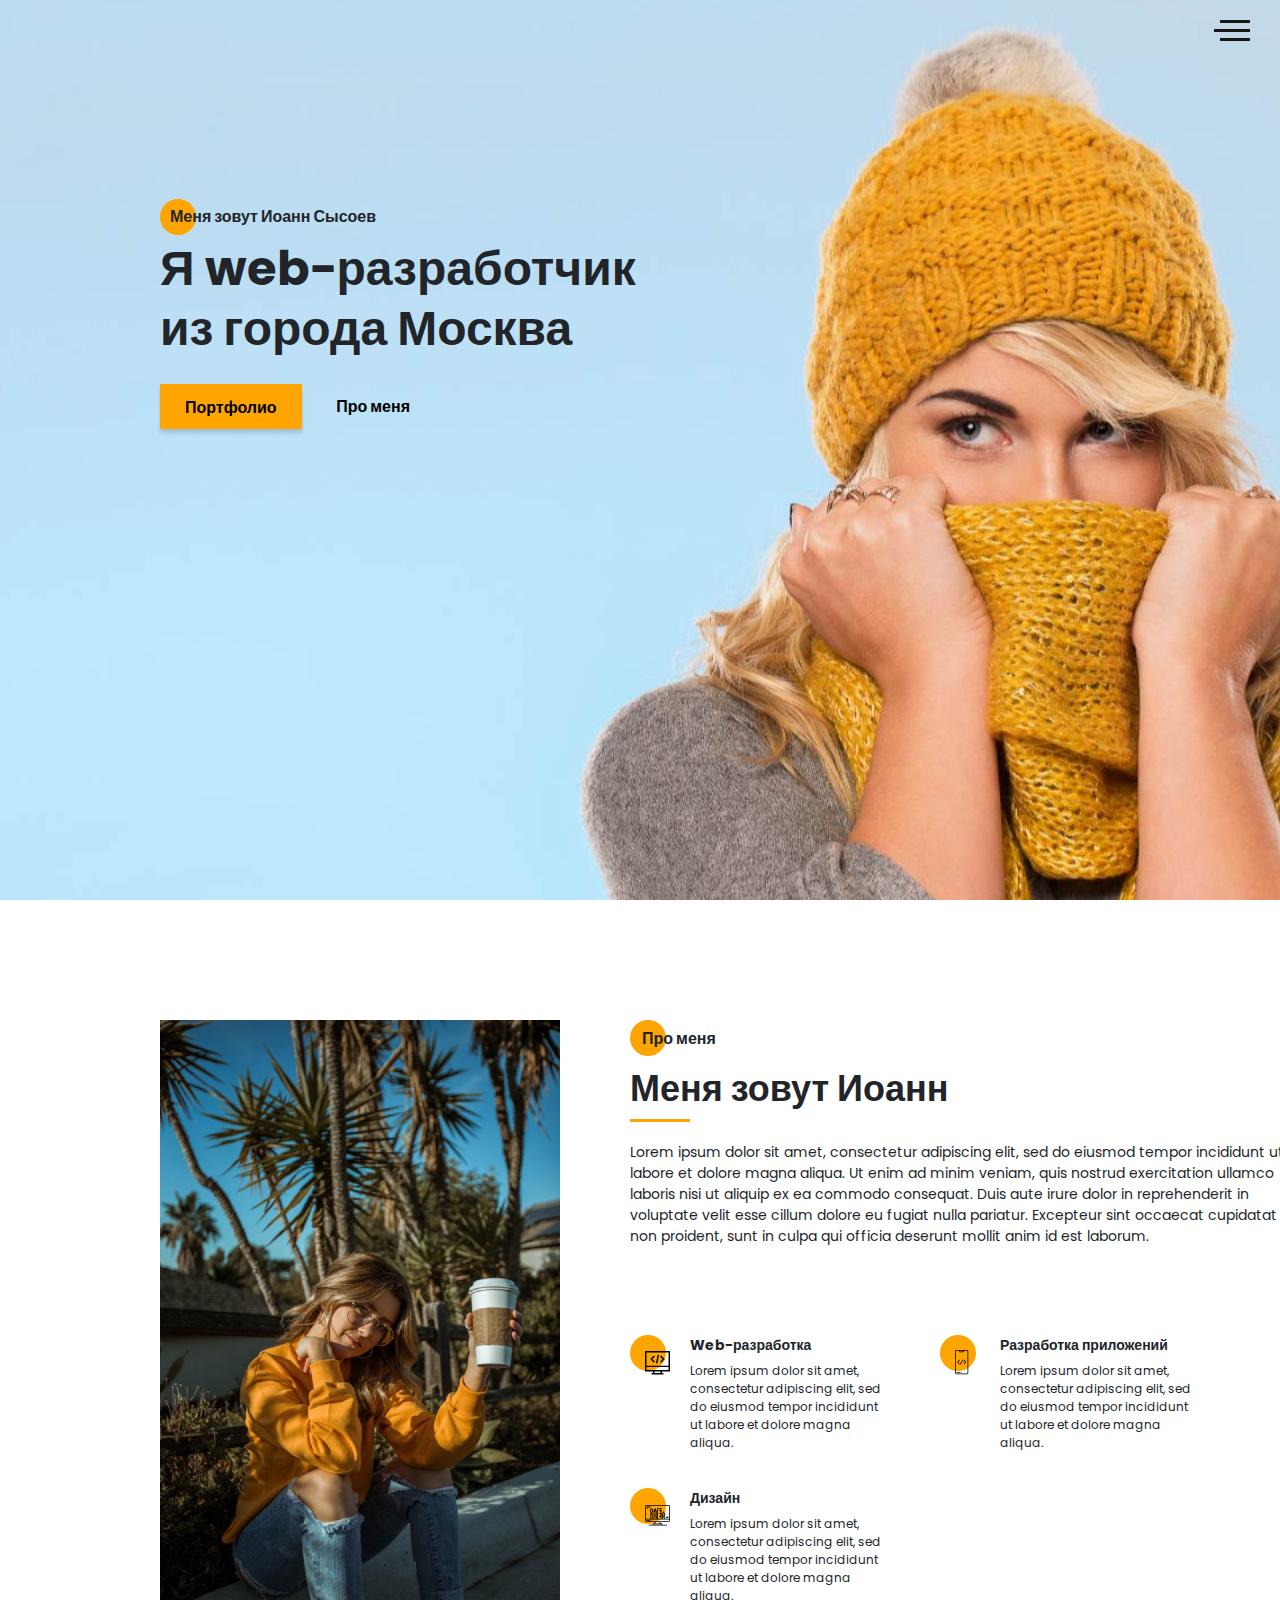
==== commit 57ec087c: "Adaptation: 1st and 2d panels" ====
--- a/index.html
+++ b/index.html
@@ -1 +1,306 @@
-<!DOCTYPE html><html lang="ru"><head><meta charset="UTF-8"><meta name="viewport" content="width=device-width,initial-scale=1"><meta http-equiv="X-UA-Compatible" content="ie=edge"><title>Portfolio</title><meta name="title" content="Мое портфолио"><meta name="description" content="Здесь вы сможете ознакомиться с моими работами и узнать больше обо мне"><!-- Open Graph / Facebook --><meta property="og:type" content="website"><meta property="og:url" content="https://metatags.io/"><meta property="og:title" content="Мое портфолио"><meta property="og:description" content="Здесь вы сможете ознакомиться с моими работами и узнать больше обо мне"><meta property="og:image" content="https://metatags.io/assets/meta-tags-16a33a6a8531e519cc0936fbba0ad904e52d35f34a46c97a2c9f6f7dd7d336f2.png"><!-- Twitter --><meta property="twitter:card" content="summary_large_image"><meta property="twitter:url" content="https://metatags.io/"><meta property="twitter:title" content="Мое портфолио"><meta property="twitter:description" content="Здесь вы сможете ознакомиться с моими работами и узнать больше обо мне"><meta property="twitter:image" content="https://metatags.io/assets/meta-tags-16a33a6a8531e519cc0936fbba0ad904e52d35f34a46c97a2c9f6f7dd7d336f2.png"><!-- Favicon  --><link rel="apple-touch-icon" sizes="57x57" href="icons/favicon//apple-icon-57x57.png"><link rel="apple-touch-icon" sizes="60x60" href="icons/favicon//apple-icon-60x60.png"><link rel="apple-touch-icon" sizes="72x72" href="icons/favicon//apple-icon-72x72.png"><link rel="apple-touch-icon" sizes="76x76" href="icons/favicon//apple-icon-76x76.png"><link rel="apple-touch-icon" sizes="114x114" href="icons/favicon//apple-icon-114x114.png"><link rel="apple-touch-icon" sizes="120x120" href="icons/favicon//apple-icon-120x120.png"><link rel="apple-touch-icon" sizes="144x144" href="icons/favicon//apple-icon-144x144.png"><link rel="apple-touch-icon" sizes="152x152" href="icons/favicon//apple-icon-152x152.png"><link rel="apple-touch-icon" sizes="180x180" href="icons/favicon//apple-icon-180x180.png"><link rel="icon" type="image/png" sizes="192x192" href="icons/favicon//android-icon-192x192.png"><link rel="icon" type="image/png" sizes="32x32" href="icons/favicon//favicon-32x32.png"><link rel="icon" type="image/png" sizes="96x96" href="icons/favicon//favicon-96x96.png"><link rel="icon" type="image/png" sizes="16x16" href="icons/favicon//favicon-16x16.png"><link rel="manifest" href="icons/favicon//manifest.json"><meta name="msapplication-TileColor" content="#ffffff"><meta name="msapplication-TileImage" content="icons/favicon//ms-icon-144x144.png"><meta name="theme-color" content="#ffffff"><link rel="stylesheet" href="css/style.min.css"></head><body><aside class="sidepanel"><a href="#" class="sidepanel__link"><img src="icons/social/facebook.svg" alt="facebook"></a><a href="#" class="sidepanel__link"><img src="icons/social/instagram.svg" alt="instagram"></a><a href="#" class="sidepanel__link"><img src="icons/social/github.svg" alt="github"></a><div class="sidepanel__divider"></div><div class="sidepanel__text"><span>Социальные сети</span></div></aside><div class="menu"><div class="menu__block"><div class="menu__close"><svg width="29" height="30" viewBox="0 0 29 30" fill="none" xmlns="http://www.w3.org/2000/svg"><path d="M17.1568 14.5231L28.4489 3.23075C29.1837 2.49623 29.1837 1.30861 28.4489 0.574085C27.7144 -0.160437 26.5267 -0.160437 25.7922 0.574085L14.4998 11.8665L3.20781 0.574085C2.47295 -0.160437 1.28567 -0.160437 0.551149 0.574085C-0.183716 1.30861 -0.183716 2.49623 0.551149 3.23075L11.8432 14.5231L0.551149 25.8155C-0.183716 26.55 -0.183716 27.7376 0.551149 28.4721C0.917206 28.8385 1.39852 29.0226 1.87948 29.0226C2.36045 29.0226 2.84141 28.8385 3.20781 28.4721L14.4998 17.1798L25.7922 28.4721C26.1586 28.8385 26.6396 29.0226 27.1205 29.0226C27.6015 29.0226 28.0825 28.8385 28.4489 28.4721C29.1837 27.7376 29.1837 26.55 28.4489 25.8155L17.1568 14.5231Z" fill="black"/></svg></div><nav><ul class="menu__list"><li class="menu__link"><a href="#">ПРО МЕНЯ</a></li><li class="menu__link"><a href="#">МОЙ ОПЫТ</a></li><li class="menu__link"><a href="#">МОИ НАВЫКИ</a></li><li class="menu__link"><a href="#">МОИ РАБОТЫ</a></li><li class="menu__link"><a href="#">ПРАЙС-ЛИСТ</a></li><li class="menu__link"><a href="#">КОНТАКТЫ</a></li></ul></nav><div class="menu__social"><a href="#"><svg width="20" height="19" viewBox="0 0 20 19" fill="none" xmlns="http://www.w3.org/2000/svg"><path d="M10 0C4.475 0 0 4.36167 0 9.74107C0 14.0457 2.865 17.6962 6.8375 18.9832C7.3375 19.0749 7.52083 18.7734 7.52083 18.5148C7.52083 18.2835 7.5125 17.6706 7.50833 16.8585C4.72667 17.4459 4.14 15.5517 4.14 15.5517C3.685 14.4274 3.0275 14.1267 3.0275 14.1267C2.12167 13.5228 3.0975 13.5352 3.0975 13.5352C4.10167 13.603 4.62917 14.5389 4.62917 14.5389C5.52083 16.0283 6.97 15.5979 7.54167 15.3493C7.63167 14.719 7.88917 14.2903 8.175 14.0466C5.95417 13.8029 3.62 12.9652 3.62 9.23304C3.62 8.16988 4.0075 7.30085 4.64917 6.61934C4.53667 6.37317 4.19917 5.3827 4.73667 4.04116C4.73667 4.04116 5.57417 3.78012 7.48667 5.03988C8.28667 4.82345 9.13667 4.71606 9.98667 4.7111C10.8367 4.71606 11.6867 4.82345 12.4867 5.03988C14.3867 3.78012 15.2242 4.04116 15.2242 4.04116C15.7617 5.3827 15.4242 6.37317 15.3242 6.61934C15.9617 7.30085 16.3492 8.16988 16.3492 9.23304C16.3492 12.9752 14.0117 13.7987 11.7867 14.0383C12.1367 14.3307 12.4617 14.928 12.4617 15.8408C12.4617 17.1444 12.4492 18.1918 12.4492 18.5082C12.4492 18.7635 12.6242 19.0683 13.1367 18.9708C17.1375 17.692 20 14.0391 20 9.74107C20 4.36167 15.5225 0 10 0Z" fill="#212121"/></svg> </a><a href="#"><svg width="20" height="20" viewBox="0 0 20 20" fill="none" xmlns="http://www.w3.org/2000/svg"><path d="M13.7495 0L6.24951 0C2.79826 0 -0.000488281 2.79875 -0.000488281 6.25L-0.000488281 13.75C-0.000488281 17.2013 2.79826 20 6.24951 20L13.7495 20C17.2008 20 19.9995 17.2013 19.9995 13.75L19.9995 6.25C19.9995 2.79875 17.2008 0 13.7495 0ZM18.1245 13.75C18.1245 16.1625 16.162 18.125 13.7495 18.125L6.24951 18.125C3.83701 18.125 1.87451 16.1625 1.87451 13.75L1.87451 6.25C1.87451 3.8375 3.83701 1.875 6.24951 1.875L13.7495 1.875C16.162 1.875 18.1245 3.8375 18.1245 6.25L18.1245 13.75Z" fill="black"/><path d="M9.99951 5C7.23826 5 4.99951 7.23875 4.99951 10C4.99951 12.7613 7.23826 15 9.99951 15C12.7608 15 14.9995 12.7613 14.9995 10C14.9995 7.23875 12.7608 5 9.99951 5ZM9.99951 13.125C8.27701 13.125 6.87451 11.7225 6.87451 10C6.87451 8.27625 8.27701 6.875 9.99951 6.875C11.722 6.875 13.1245 8.27625 13.1245 10C13.1245 11.7225 11.722 13.125 9.99951 13.125Z" fill="black"/><path d="M15.3745 5.29123C15.7425 5.29123 16.0408 4.99295 16.0408 4.62499C16.0408 4.25703 15.7425 3.95874 15.3745 3.95874C15.0065 3.95874 14.7083 4.25703 14.7083 4.62499C14.7083 4.99295 15.0065 5.29123 15.3745 5.29123Z" fill="black"/></svg> </a><a href="#"><svg width="20" height="20" viewBox="0 0 20 20" fill="none" xmlns="http://www.w3.org/2000/svg"><path d="M17.0698 0L2.9292 0C1.3139 0 -0.000488281 1.31439 -0.000488281 2.92969L-0.000488281 17.0703C-0.000488281 18.6856 1.3139 20 2.9292 20L8.82764 20L8.82764 12.9297L6.48389 12.9297L6.48389 9.41406L8.82764 9.41406L8.82764 7.03125C8.82764 5.09262 10.4046 3.51563 12.3433 3.51563L15.8979 3.51563L15.8979 7.03125L12.3433 7.03125L12.3433 9.41406L15.8979 9.41406L15.312 12.9297L12.3433 12.9297L12.3433 20L17.0698 20C18.6851 20 19.9995 18.6856 19.9995 17.0703L19.9995 2.92969C19.9995 1.31439 18.6851 0 17.0698 0Z" fill="black"/></svg></a></div></div><div class="menu__overlay"></div></div><section class="promo"><div class="hamburger"><span></span> <span class="long"></span> <span></span></div><div class="container"><div class="title title_fz16 promo__subtitle">Меня зовут Иоанн Сысоев</div><h1 class="title title_fz48 promo__title">Я web-разработчик из города Москва</h1><div class="promo__btns"><a href="#" class="promo__link btn">Портфолио</a> <a href="#" class="promo__link">Про меня</a></div></div></section><section class="about"><div class="container"><div class="about__wrapper"><div class="about__photo"><img src="img/main_photo.jpg" alt="photo"></div><div class="about__descr"><h2 class="title title_fz16 about__title">Про меня</h2><div class="title title_fz36 about__subtitle">Меня зовут Иоанн</div><div class="divider"></div><p class="about__text">Lorem ipsum dolor sit amet, consectetur adipiscing elit, sed do eiusmod tempor incididunt ut labore et dolore magna aliqua. Ut enim ad minim veniam, quis nostrud exercitation ullamco laboris nisi ut aliquip ex ea commodo consequat. Duis aute irure dolor in reprehenderit in voluptate velit esse cillum dolore eu fugiat nulla pariatur. Excepteur sint occaecat cupidatat non proident, sunt in culpa qui officia deserunt mollit anim id est laborum.</p></div><div class="about__skills"><div class="about__skills-item"><div class="about__skills-circle"><img src="icons/about_me/web_development.svg" alt="web-dev"></div><div><div class="title title_fz14">Web-разработка</div><div class="about__skills-text">Lorem ipsum dolor sit amet, consectetur adipiscing elit, sed do eiusmod tempor incididunt ut labore et dolore magna aliqua.</div></div></div><div class="about__skills-item"><div class="about__skills-circle"><img src="icons/about_me/mobile_dev.svg" alt="mobile-dev"></div><div><div class="title title_fz14">Разработка приложений</div><div class="about__skills-text">Lorem ipsum dolor sit amet, consectetur adipiscing elit, sed do eiusmod tempor incididunt ut labore et dolore magna aliqua.</div></div></div><div class="about__skills-item"><div class="about__skills-circle"><img src="icons/about_me/design.svg" alt="design"></div><div><div class="title title_fz14">Дизайн</div><div class="about__skills-text">Lorem ipsum dolor sit amet, consectetur adipiscing elit, sed do eiusmod tempor incididunt ut labore et dolore magna aliqua.</div></div></div></div></div></div></section><section class="resume"><div class="container"><h2 class="title title_fz16 title__section-title">Опыт</h2><div class="title title_fz36 title__section-subtitle">Чем я буду полезен</div><div class="divider"></div><div class="resume__wrapper"><div class="resume__column"><h3 class="title title_fz20 resume__column-title">Образование</h3><ul><li><div class="resume__item"><div class="resume__item-head"><div class="resume__item-icon"><img src="icons/experience/university.svg" alt="university"></div><h4 class="title title_fz14">Университет</h4><div class="resume__item-location">Москва</div></div><div class="resume__item-body">Lorem ipsum dolor sit amet consectetur adipisicing elit. Aliquam rerum repudiandae exercitationem necessitatibus dolor sapiente, rem ipsam, voluptatibus perspiciatis eaque quod aperiam obcaecati. Et, deserunt ab praesentium natus explicabo culpa.</div></div></li><li><div class="resume__item"><div class="resume__item-head"><div class="resume__item-icon"><img src="icons/experience/courses.svg" alt="courses"></div><h4 class="title title_fz14">Udemy</h4><div class="resume__item-location">Курсы по Web-разработке</div></div><div class="resume__item-body">Lorem ipsum dolor sit amet consectetur adipisicing elit. Aliquam rerum repudiandae exercitationem necessitatibus dolor sapiente, rem ipsam, voluptatibus perspiciatis eaque quod aperiam obcaecati. Et, deserunt ab praesentium natus explicabo culpa.</div></div></li></ul></div><div class="resume__column"><h3 class="title title_fz20 resume__column-title">Опыт работы</h3><ul><li><div class="resume__item"><div class="resume__item-head"><div class="resume__item-icon"><img src="icons/experience/university.svg" alt="university"></div><h4 class="title title_fz14">Университет</h4><div class="resume__item-location">Москва</div></div><div class="resume__item-body">Lorem ipsum dolor sit amet consectetur adipisicing elit. Aliquam rerum repudiandae exercitationem necessitatibus dolor sapiente, rem ipsam, voluptatibus perspiciatis eaque quod aperiam obcaecati. Et, deserunt ab praesentium natus explicabo culpa.</div></div></li><li><div class="resume__item"><div class="resume__item-head"><div class="resume__item-icon"><img src="icons/experience/university.svg" alt="university"></div><h4 class="title title_fz14">Университет</h4><div class="resume__item-location">Москва</div></div><div class="resume__item-body">Lorem ipsum dolor sit amet consectetur adipisicing elit. Aliquam rerum repudiandae exercitationem necessitatibus dolor sapiente, rem ipsam, voluptatibus perspiciatis eaque quod aperiam obcaecati. Et, deserunt ab praesentium natus explicabo culpa.</div></div></li></ul></div></div></div></section><section class="skills"><div class="container"><h2 class="title title_fz16 title__section-title">Навыки</h2><div class="title title_fz36 title__section-subtitle">Что я использую в работе</div><div class="divider"></div><div class="skills__items"><div class="skills__item"><div class="skills__item-img"><img src="icons/skills/html5.svg" alt="html5"></div><h3 class="title title_fz14">HTML5</h3><p>Именно он создает каркас вашего сайта или приложения, а пятая версия позволит мне создавать более SEO-оптимизированную структуру вашего продукта</p></div><div class="skills__item"><div class="skills__item-img"><img src="icons/skills/css3.svg" alt="css3"></div><h3 class="title title_fz14">CSS3</h3><p>Этот язык стилей позволяет мне создавать абсолютно любой внешний вид вашего сайта или приложения. Все ограничивается только вашей фантазией!</p></div><div class="skills__item"><div class="skills__item-img"><img src="icons/skills/js.svg" alt="java script"></div><h3 class="title title_fz14">Java Script</h3><p>Этот язык программирования позволяет оживить все что угодно: слайдеры, окна, подсказки, вкладки, получение данных от сервера и многое другое</p></div><div class="skills__item"><div class="skills__item-img"><img src="icons/skills/jquery.svg" alt="Jquery"></div><h3 class="title title_fz14">Jquery</h3><p>Библиотека Jquery позволит ускорить разработку. Без необходимости интегрировать в проект мы её не будем, но навык работы с ней присутствует</p></div><div class="skills__item"><div class="skills__item-img"><img src="icons/skills/react.svg" alt="React"></div><h3 class="title title_fz14">React</h3><p>Эта библиотека позволяет создавать web-приложения. Мы можем создать максимально интерактивный продукт именно под ваши цели</p></div><div class="skills__item"><div class="skills__item-img"><img src="icons/skills/node.js.svg" alt="Node.js"></div><h3 class="title title_fz14">Node.js</h3><p>Эта платформа позволяет создавать бэкенд для вашего продукта - “мозги”, которые будут выполнять действия, которые пользователь не видит</p></div><div class="skills__item"><div class="skills__item-img"><img src="icons/skills/mongo.db.svg" alt="Mongo.db"></div><h3 class="title title_fz14">Mongo.db</h3><p>Это нереляционная база данных, которая будет хранить данные вашего сайта или приложения</p></div></div><div class="skills__ratings"><div class="skills__ratings-item"><div class="title title_fz14 skills__ratings-title">Создание сайтов</div><div class="skills__ratings-counter">100%</div><div class="skills__ratings-line"><span></span></div></div><div class="skills__ratings-item"><div class="title title_fz14 skills__ratings-title">Создание приложений</div><div class="skills__ratings-counter">85%</div><div class="skills__ratings-line"><span></span></div></div><div class="skills__ratings-item"><div class="title title_fz14 skills__ratings-title">Работа с данными</div><div class="skills__ratings-counter">90%</div><div class="skills__ratings-line"><span></span></div></div><div class="skills__ratings-item"><div class="title title_fz14 skills__ratings-title">Креативность</div><div class="skills__ratings-counter">75%</div><div class="skills__ratings-line"><span></span></div></div><div class="skills__ratings-item"><div class="title title_fz14 skills__ratings-title">Создание дизайна</div><div class="skills__ratings-counter">90%</div><div class="skills__ratings-line"><span></span></div></div><div class="skills__ratings-item"><div class="title title_fz14 skills__ratings-title">Soft skills</div><div class="skills__ratings-counter">95%</div><div class="skills__ratings-line"><span></span></div></div></div></div></section><section class="portfolio"><div class="container"><h2 class="title title_fz16 title__section-title">Портфолио</h2><div class="title title_fz36 title__section-subtitle">Мои работы</div><div class="divider"></div><div class="portfolio__wrapper"><a href="/uber" class="portfolio__item"><img src="img/works/uber.jpg" alt="uber"> </a><a href="/pulse" class="portfolio__item"><img src="img/works/pulse.jpg" alt="pulse"> </a><a href="#" class="portfolio__item"><img src="img/works/bread.jpg" alt="bread"> </a><a href="#" class="portfolio__item vertical"><img src="img/works/plans.jpg" alt="plans"> </a><a href="#" class="portfolio__item"><img src="img/works/ipad.jpg" alt="ipad"> </a><a href="#" class="portfolio__item horizonal"><img src="img/works/mac.jpg" alt="mac"></a></div></div></section><section class="pricelist"><div class="container"><h2 class="title title_fz16 title__section-title">Прайс-лист</h2><div class="divider"></div><div class="pricelist__wrapper"><div class="pricelist__item"><div class="pricelist__item-name">Landing-page</div><div class="pricelist__item-price">от 8000 руб.</div><div class="pricelist__item-descr">Одностраничный сайт для презентации услуг/товаров/...</div></div><div class="pricelist__item"><div class="pricelist__item-name">Корпоративный сайт</div><div class="pricelist__item-price">от 20000 руб.</div><div class="pricelist__item-descr">Сайт для вашего бизнеса или компании</div></div><div class="pricelist__item"><div class="pricelist__item-name">Интернет-магазин</div><div class="pricelist__item-price">от 30000 руб.</div><div class="pricelist__item-descr">Инструмент для ваших продаж в сети</div></div><div class="pricelist__item"><div class="pricelist__item-name">Web-приложение</div><div class="pricelist__item-price">от 28000 руб.</div><div class="pricelist__item-descr">Приложение внутри браузера для лучшего комфорта</div></div><div class="pricelist__item"><div class="pricelist__item-name">Android/IOS Приложение</div><div class="pricelist__item-price">от 25000 руб.</div><div class="pricelist__item-descr">Приложение для смартфона любой ОС</div></div><div class="pricelist__item"><div class="pricelist__item-name">Дизайн</div><div class="pricelist__item-price">Индивидуально</div><div class="pricelist__item-descr">Создам дизайн для вашего сайта/приложения...</div></div></div></div></section><section class="contacts"><div class="container"><div class="contacts__wrapper"><div class="contacts__photo"><img src="img/main_photo.jpg" alt="photo"></div><div class="contacts__descr"><h2 class="title title_fz16 contacts__title">Контакты</h2><div class="title title_fz36 contacts__subtitle">Свяжитесь со мной</div><div class="divider"></div><div class="title title_fz14 contacts__text">Любым удобным для вас способом:</div><div class="contacts__social"><a href="#" class="contacts__link"><svg width="30" height="30" viewBox="0 0 20 20" fill="none" xmlns="http://www.w3.org/2000/svg"><path d="M17.0698 0L2.9292 0C1.3139 0 -0.000488281 1.31439 -0.000488281 2.92969L-0.000488281 17.0703C-0.000488281 18.6856 1.3139 20 2.9292 20L8.82764 20L8.82764 12.9297L6.48389 12.9297L6.48389 9.41406L8.82764 9.41406L8.82764 7.03125C8.82764 5.09262 10.4046 3.51563 12.3433 3.51563L15.8979 3.51563L15.8979 7.03125L12.3433 7.03125L12.3433 9.41406L15.8979 9.41406L15.312 12.9297L12.3433 12.9297L12.3433 20L17.0698 20C18.6851 20 19.9995 18.6856 19.9995 17.0703L19.9995 2.92969C19.9995 1.31439 18.6851 0 17.0698 0Z" fill="black"/></svg> </a><a href="#" class="contacts__link"><img src="icons/social/telegram.svg" alt="telegram"> </a><a href="#" class="contacts__link"><svg width="30" height="30" viewBox="0 0 20 20" fill="none" xmlns="http://www.w3.org/2000/svg"><path d="M13.7495 0L6.24951 0C2.79826 0 -0.000488281 2.79875 -0.000488281 6.25L-0.000488281 13.75C-0.000488281 17.2013 2.79826 20 6.24951 20L13.7495 20C17.2008 20 19.9995 17.2013 19.9995 13.75L19.9995 6.25C19.9995 2.79875 17.2008 0 13.7495 0ZM18.1245 13.75C18.1245 16.1625 16.162 18.125 13.7495 18.125L6.24951 18.125C3.83701 18.125 1.87451 16.1625 1.87451 13.75L1.87451 6.25C1.87451 3.8375 3.83701 1.875 6.24951 1.875L13.7495 1.875C16.162 1.875 18.1245 3.8375 18.1245 6.25L18.1245 13.75Z" fill="black"/><path d="M9.99951 5C7.23826 5 4.99951 7.23875 4.99951 10C4.99951 12.7613 7.23826 15 9.99951 15C12.7608 15 14.9995 12.7613 14.9995 10C14.9995 7.23875 12.7608 5 9.99951 5ZM9.99951 13.125C8.27701 13.125 6.87451 11.7225 6.87451 10C6.87451 8.27625 8.27701 6.875 9.99951 6.875C11.722 6.875 13.1245 8.27625 13.1245 10C13.1245 11.7225 11.722 13.125 9.99951 13.125Z" fill="black"/><path d="M15.3745 5.29123C15.7425 5.29123 16.0408 4.99295 16.0408 4.62499C16.0408 4.25703 15.7425 3.95874 15.3745 3.95874C15.0065 3.95874 14.7083 4.25703 14.7083 4.62499C14.7083 4.99295 15.0065 5.29123 15.3745 5.29123Z" fill="black"/></svg></a></div><div class="title title_fz14 contacts__text">Или оставьте ваши данные и я сам вам напишу:</div><form action="#" class="contacts__form"><div class="contacts__input"><input required name="name" id="name" type="text"> <label for="name">Ваше имя</label></div><div class="contacts__input"><input required name="email" id="email" type="email"> <label for="email">Ваша почта</label></div><div class="contacts__textarea"><textarea name="text" id="text"></textarea> <label for="text">Ваше сообщение</label></div><div class="contacts__triggers"><button class="contacts__btn btn">Отправить сообщение</button><div class="contacts__policy"><input required type="checkbox"> <span>Я согласен(а) с <a href="/policy.html">политикой конфиденциальности</a></span></div></div></form></div></div></div></section><script src="js/script.js"></script></body></html>+<!DOCTYPE html><html lang="ru"><head><meta charset="UTF-8"><meta name="viewport" content="width=device-width,initial-scale=1"><meta http-equiv="X-UA-Compatible" content="ie=edge"><title>Portfolio</title><meta name="title" content="Мое портфолио"><meta name="description" content="Здесь вы сможете ознакомиться с моими работами и узнать больше обо мне"><!-- Open Graph / Facebook --><meta property="og:type" content="website"><meta property="og:url" content="https://metatags.io/"><meta property="og:title" content="Мое портфолио"><meta property="og:description" content="Здесь вы сможете ознакомиться с моими работами и узнать больше обо мне"><meta property="og:image" content="https://metatags.io/assets/meta-tags-16a33a6a8531e519cc0936fbba0ad904e52d35f34a46c97a2c9f6f7dd7d336f2.png"><!-- Twitter --><meta property="twitter:card" content="summary_large_image"><meta property="twitter:url" content="https://metatags.io/"><meta property="twitter:title" content="Мое портфолио"><meta property="twitter:description" content="Здесь вы сможете ознакомиться с моими работами и узнать больше обо мне"><meta property="twitter:image" content="https://metatags.io/assets/meta-tags-16a33a6a8531e519cc0936fbba0ad904e52d35f34a46c97a2c9f6f7dd7d336f2.png"><!-- Favicon  --><link rel="apple-touch-icon" sizes="57x57" href="icons/favicon//apple-icon-57x57.png"><link rel="apple-touch-icon" sizes="60x60" href="icons/favicon//apple-icon-60x60.png"><link rel="apple-touch-icon" sizes="72x72" href="icons/favicon//apple-icon-72x72.png"><link rel="apple-touch-icon" sizes="76x76" href="icons/favicon//apple-icon-76x76.png"><link rel="apple-touch-icon" sizes="114x114" href="icons/favicon//apple-icon-114x114.png"><link rel="apple-touch-icon" sizes="120x120" href="icons/favicon//apple-icon-120x120.png"><link rel="apple-touch-icon" sizes="144x144" href="icons/favicon//apple-icon-144x144.png"><link rel="apple-touch-icon" sizes="152x152" href="icons/favicon//apple-icon-152x152.png"><link rel="apple-touch-icon" sizes="180x180" href="icons/favicon//apple-icon-180x180.png"><link rel="icon" type="image/png" sizes="192x192" href="icons/favicon//android-icon-192x192.png"><link rel="icon" type="image/png" sizes="32x32" href="icons/favicon//favicon-32x32.png"><link rel="icon" type="image/png" sizes="96x96" href="icons/favicon//favicon-96x96.png"><link rel="icon" type="image/png" sizes="16x16" href="icons/favicon//favicon-16x16.png"><link rel="manifest" href="icons/favicon//manifest.json"><meta name="msapplication-TileColor" content="#ffffff"><meta name="msapplication-TileImage" content="icons/favicon//ms-icon-144x144.png"><meta name="theme-color" content="#ffffff"><link rel="stylesheet" href="css/style.min.css"></head><body><aside class="sidepanel"><a href="#" class="sidepanel__link"><img src="icons/social/facebook.svg" alt="facebook"></a><a href="#" class="sidepanel__link"><img src="icons/social/instagram.svg" alt="instagram"></a><a href="#" class="sidepanel__link"><img src="icons/social/github.svg" alt="github"></a><div class="sidepanel__divider"></div><div class="sidepanel__text"><span>Социальные сети</span></div></aside><div class="menu"><div class="menu__block"><div class="menu__close"><svg width="29" height="30" viewBox="0 0 29 30" fill="none" xmlns="http://www.w3.org/2000/svg"><path d="M17.1568 14.5231L28.4489 3.23075C29.1837 2.49623 29.1837 1.30861 28.4489 0.574085C27.7144 -0.160437 26.5267 -0.160437 25.7922 0.574085L14.4998 11.8665L3.20781 0.574085C2.47295 -0.160437 1.28567 -0.160437 0.551149 0.574085C-0.183716 1.30861 -0.183716 2.49623 0.551149 3.23075L11.8432 14.5231L0.551149 25.8155C-0.183716 26.55 -0.183716 27.7376 0.551149 28.4721C0.917206 28.8385 1.39852 29.0226 1.87948 29.0226C2.36045 29.0226 2.84141 28.8385 3.20781 28.4721L14.4998 17.1798L25.7922 28.4721C26.1586 28.8385 26.6396 29.0226 27.1205 29.0226C27.6015 29.0226 28.0825 28.8385 28.4489 28.4721C29.1837 27.7376 29.1837 26.55 28.4489 25.8155L17.1568 14.5231Z" fill="black"/></svg></div><nav><ul class="menu__list"><li class="menu__link"><a href="#">ПРО МЕНЯ</a></li><li class="menu__link"><a href="#">МОЙ ОПЫТ</a></li><li class="menu__link"><a href="#">МОИ НАВЫКИ</a></li><li class="menu__link"><a href="#">МОИ РАБОТЫ</a></li><li class="menu__link"><a href="#">ПРАЙС-ЛИСТ</a></li><li class="menu__link"><a href="#">КОНТАКТЫ</a></li></ul></nav><div class="menu__social"><a href="#"><svg width="20" height="19" viewBox="0 0 20 19" fill="none" xmlns="http://www.w3.org/2000/svg"><path d="M10 0C4.475 0 0 4.36167 0 9.74107C0 14.0457 2.865 17.6962 6.8375 18.9832C7.3375 19.0749 7.52083 18.7734 7.52083 18.5148C7.52083 18.2835 7.5125 17.6706 7.50833 16.8585C4.72667 17.4459 4.14 15.5517 4.14 15.5517C3.685 14.4274 3.0275 14.1267 3.0275 14.1267C2.12167 13.5228 3.0975 13.5352 3.0975 13.5352C4.10167 13.603 4.62917 14.5389 4.62917 14.5389C5.52083 16.0283 6.97 15.5979 7.54167 15.3493C7.63167 14.719 7.88917 14.2903 8.175 14.0466C5.95417 13.8029 3.62 12.9652 3.62 9.23304C3.62 8.16988 4.0075 7.30085 4.64917 6.61934C4.53667 6.37317 4.19917 5.3827 4.73667 4.04116C4.73667 4.04116 5.57417 3.78012 7.48667 5.03988C8.28667 4.82345 9.13667 4.71606 9.98667 4.7111C10.8367 4.71606 11.6867 4.82345 12.4867 5.03988C14.3867 3.78012 15.2242 4.04116 15.2242 4.04116C15.7617 5.3827 15.4242 6.37317 15.3242 6.61934C15.9617 7.30085 16.3492 8.16988 16.3492 9.23304C16.3492 12.9752 14.0117 13.7987 11.7867 14.0383C12.1367 14.3307 12.4617 14.928 12.4617 15.8408C12.4617 17.1444 12.4492 18.1918 12.4492 18.5082C12.4492 18.7635 12.6242 19.0683 13.1367 18.9708C17.1375 17.692 20 14.0391 20 9.74107C20 4.36167 15.5225 0 10 0Z" fill="#212121"/></svg> </a><a href="#"><svg width="20" height="20" viewBox="0 0 20 20" fill="none" xmlns="http://www.w3.org/2000/svg"><path d="M13.7495 0L6.24951 0C2.79826 0 -0.000488281 2.79875 -0.000488281 6.25L-0.000488281 13.75C-0.000488281 17.2013 2.79826 20 6.24951 20L13.7495 20C17.2008 20 19.9995 17.2013 19.9995 13.75L19.9995 6.25C19.9995 2.79875 17.2008 0 13.7495 0ZM18.1245 13.75C18.1245 16.1625 16.162 18.125 13.7495 18.125L6.24951 18.125C3.83701 18.125 1.87451 16.1625 1.87451 13.75L1.87451 6.25C1.87451 3.8375 3.83701 1.875 6.24951 1.875L13.7495 1.875C16.162 1.875 18.1245 3.8375 18.1245 6.25L18.1245 13.75Z" fill="black"/><path d="M9.99951 5C7.23826 5 4.99951 7.23875 4.99951 10C4.99951 12.7613 7.23826 15 9.99951 15C12.7608 15 14.9995 12.7613 14.9995 10C14.9995 7.23875 12.7608 5 9.99951 5ZM9.99951 13.125C8.27701 13.125 6.87451 11.7225 6.87451 10C6.87451 8.27625 8.27701 6.875 9.99951 6.875C11.722 6.875 13.1245 8.27625 13.1245 10C13.1245 11.7225 11.722 13.125 9.99951 13.125Z" fill="black"/><path d="M15.3745 5.29123C15.7425 5.29123 16.0408 4.99295 16.0408 4.62499C16.0408 4.25703 15.7425 3.95874 15.3745 3.95874C15.0065 3.95874 14.7083 4.25703 14.7083 4.62499C14.7083 4.99295 15.0065 5.29123 15.3745 5.29123Z" fill="black"/></svg> </a><a href="#"><svg width="20" height="20" viewBox="0 0 20 20" fill="none" xmlns="http://www.w3.org/2000/svg"><path d="M17.0698 0L2.9292 0C1.3139 0 -0.000488281 1.31439 -0.000488281 2.92969L-0.000488281 17.0703C-0.000488281 18.6856 1.3139 20 2.9292 20L8.82764 20L8.82764 12.9297L6.48389 12.9297L6.48389 9.41406L8.82764 9.41406L8.82764 7.03125C8.82764 5.09262 10.4046 3.51563 12.3433 3.51563L15.8979 3.51563L15.8979 7.03125L12.3433 7.03125L12.3433 9.41406L15.8979 9.41406L15.312 12.9297L12.3433 12.9297L12.3433 20L17.0698 20C18.6851 20 19.9995 18.6856 19.9995 17.0703L19.9995 2.92969C19.9995 1.31439 18.6851 0 17.0698 0Z" fill="black"/></svg></a></div></div><div class="menu__overlay"></div></div><section class="promo"><div class="hamburger"><span></span> <span class="long"></span> <span></span></div><div class="container"><div class="title title_fz16 promo__subtitle">Меня зовут Иоанн Сысоев</div><h1 class="title title_fz48 promo__title">Я web-разработчик из города Москва</h1><div class="promo__btns"><a href="#" class="promo__link btn">Портфолио</a> <a href="#" class="promo__link">Про меня</a></div></div></section><section class="about"><div class="container"><div class="about__wrapper"><div class="about__photo"><img src="img/main_photo.jpg" alt="photo"></div><div class="about__descr"><h2 class="title title_fz16 about__title">Про меня</h2><div class="title title_fz36 about__subtitle">Меня зовут Иоанн</div><div class="divider"></div><p class="about__text">Lorem ipsum dolor sit amet, consectetur adipiscing elit, sed do eiusmod tempor incididunt ut labore et dolore magna aliqua. Ut enim ad minim veniam, quis nostrud exercitation ullamco laboris nisi ut aliquip ex ea commodo consequat. Duis aute irure dolor in reprehenderit in voluptate velit esse cillum dolore eu fugiat nulla pariatur. Excepteur sint occaecat cupidatat non proident, sunt in culpa qui officia deserunt mollit anim id est laborum.</p></div><div class="about__skills"><div class="about__skills-item"><div class="about__skills-circle"><img src="icons/about_me/web_development.svg" alt="web-dev"></div><div><div class="title title_fz14">Web-разработка</div><div class="about__skills-text">Lorem ipsum dolor sit amet, consectetur adipiscing elit, sed do eiusmod tempor incididunt ut labore et dolore magna aliqua.</div></div></div><div class="about__skills-item"><div class="about__skills-circle"><img src="icons/about_me/mobile_dev.svg" alt="mobile-dev"></div><div><div class="title title_fz14">Разработка приложений</div><div class="about__skills-text">Lorem ipsum dolor sit amet, consectetur adipiscing elit, sed do eiusmod tempor incididunt ut labore et dolore magna aliqua.</div></div></div><div class="about__skills-item"><div class="about__skills-circle"><img src="icons/about_me/design.svg" alt="design"></div><div><div class="title title_fz14">Дизайн</div><div class="about__skills-text">Lorem ipsum dolor sit amet, consectetur adipiscing elit, sed do eiusmod tempor incididunt ut labore et dolore magna aliqua.</div></div></div></div></div></div></section><!-- <section class="resume">
+        <div class="container">
+            <h2 class="title title_fz16 title__section-title">Опыт</h2>
+            <div class="title title_fz36 title__section-subtitle">Чем я буду полезен</div>
+            <div class="divider"></div>
+
+            <div class="resume__wrapper">
+                <div class="resume__column">
+                    <h3 class="title title_fz20 resume__column-title">Образование</h3>
+                    <ul>
+                        <li>
+                            <div class="resume__item">
+                                <div class="resume__item-head">
+                                    <div class="resume__item-icon">
+                                        <img src="icons/experience/university.svg" alt="university">
+                                    </div>
+                                    <h4 class="title title_fz14">Университет</h4>
+                                    <div class="resume__item-location">Москва</div>
+                                </div>
+                                <div class="resume__item-body">
+                                    Lorem ipsum dolor sit amet consectetur adipisicing elit. Aliquam rerum repudiandae exercitationem necessitatibus dolor sapiente, rem ipsam, voluptatibus perspiciatis eaque quod aperiam obcaecati. Et, deserunt ab praesentium natus explicabo culpa.
+                                </div>
+                            </div>
+                        </li>
+                        <li>
+                            <div class="resume__item">
+                                <div class="resume__item-head">
+                                    <div class="resume__item-icon">
+                                        <img src="icons/experience/courses.svg" alt="courses">
+                                    </div>
+                                    <h4 class="title title_fz14">Udemy</h4>
+                                    <div class="resume__item-location">Курсы по Web-разработке</div>
+                                </div>
+                                <div class="resume__item-body">
+                                    Lorem ipsum dolor sit amet consectetur adipisicing elit. Aliquam rerum repudiandae exercitationem necessitatibus dolor sapiente, rem ipsam, voluptatibus perspiciatis eaque quod aperiam obcaecati. Et, deserunt ab praesentium natus explicabo culpa.
+                                </div>
+                            </div>
+                        </li>
+                    </ul>
+                </div>
+                <div class="resume__column">
+                    <h3 class="title title_fz20 resume__column-title">Опыт работы</h3>
+                    <ul>
+                        <li>
+                            <div class="resume__item">
+                                <div class="resume__item-head">
+                                    <div class="resume__item-icon">
+                                        <img src="icons/experience/university.svg" alt="university">
+                                    </div>
+                                    <h4 class="title title_fz14">Университет</h4>
+                                    <div class="resume__item-location">Москва</div>
+                                </div>
+                                <div class="resume__item-body">
+                                    Lorem ipsum dolor sit amet consectetur adipisicing elit. Aliquam rerum repudiandae exercitationem necessitatibus dolor sapiente, rem ipsam, voluptatibus perspiciatis eaque quod aperiam obcaecati. Et, deserunt ab praesentium natus explicabo culpa.
+                                </div>
+                            </div>
+                        </li>
+                        <li>
+                            <div class="resume__item">
+                                <div class="resume__item-head">
+                                    <div class="resume__item-icon">
+                                        <img src="icons/experience/university.svg" alt="university">
+                                    </div>
+                                    <h4 class="title title_fz14">Университет</h4>
+                                    <div class="resume__item-location">Москва</div>
+                                </div>
+                                <div class="resume__item-body">
+                                    Lorem ipsum dolor sit amet consectetur adipisicing elit. Aliquam rerum repudiandae exercitationem necessitatibus dolor sapiente, rem ipsam, voluptatibus perspiciatis eaque quod aperiam obcaecati. Et, deserunt ab praesentium natus explicabo culpa.
+                                </div>
+                            </div>
+                        </li>
+                    </ul>
+                </div>
+            </div>
+        </div>
+    </section> --><!-- <section class="skills">
+        <div class="container">
+            <h2 class="title title_fz16 title__section-title">Навыки</h2>
+            <div class="title title_fz36 title__section-subtitle">Что я использую в работе</div>
+            <div class="divider"></div>
+
+            <div class="skills__items">
+                <div class="skills__item">
+                    <div class="skills__item-img">
+                        <img src="icons/skills/html5.svg" alt="html5">
+                    </div>
+                    <h3 class="title title_fz14">HTML5</h3>
+                    <p>Именно он создает каркас вашего сайта или приложения, а пятая версия позволит мне создавать более SEO-оптимизированную структуру вашего продукта</p>
+                </div>
+                <div class="skills__item">
+                    <div class="skills__item-img">
+                        <img src="icons/skills/css3.svg" alt="css3">
+                    </div>
+                    <h3 class="title title_fz14">CSS3</h3>
+                    <p>Этот язык стилей позволяет мне создавать абсолютно любой внешний вид вашего сайта или приложения. Все ограничивается только вашей фантазией!</p>
+                </div>
+                <div class="skills__item">
+                    <div class="skills__item-img">
+                        <img src="icons/skills/js.svg" alt="java script">
+                    </div>
+                    <h3 class="title title_fz14">Java Script</h3>
+                    <p>Этот язык программирования позволяет оживить все что угодно: слайдеры, окна, подсказки, вкладки, получение данных от сервера и многое другое</p>
+                </div>
+                <div class="skills__item">
+                    <div class="skills__item-img">
+                        <img src="icons/skills/jquery.svg" alt="Jquery">
+                    </div>
+                    <h3 class="title title_fz14">Jquery</h3>
+                    <p>Библиотека Jquery позволит ускорить разработку. Без необходимости интегрировать в проект мы её не будем, но навык работы с ней присутствует</p>
+                </div>
+                <div class="skills__item">
+                    <div class="skills__item-img">
+                        <img src="icons/skills/react.svg" alt="React">
+                    </div>
+                    <h3 class="title title_fz14">React</h3>
+                    <p>Эта библиотека позволяет создавать web-приложения. Мы можем создать максимально интерактивный продукт именно под ваши цели</p>
+                </div>
+                <div class="skills__item">
+                    <div class="skills__item-img">
+                        <img src="icons/skills/node.js.svg" alt="Node.js">
+                    </div>
+                    <h3 class="title title_fz14">Node.js</h3>
+                    <p>Эта платформа позволяет создавать бэкенд для вашего продукта - “мозги”, которые будут выполнять действия, которые пользователь не видит</p>
+                </div>
+                <div class="skills__item">
+                    <div class="skills__item-img">
+                        <img src="icons/skills/mongo.db.svg" alt="Mongo.db">
+                    </div>
+                    <h3 class="title title_fz14">Mongo.db</h3>
+                    <p>Это нереляционная база данных, которая будет хранить данные вашего сайта или приложения</p>
+                </div>
+            </div>
+
+            <div class="skills__ratings">
+                <div class="skills__ratings-item">
+                    <div class="title title_fz14 skills__ratings-title">Создание сайтов</div>
+                    <div class="skills__ratings-counter">100%</div>
+                    <div class="skills__ratings-line">
+                        <span></span>
+                    </div>
+                </div>
+                <div class="skills__ratings-item">
+                    <div class="title title_fz14 skills__ratings-title">Создание приложений</div>
+                    <div class="skills__ratings-counter">85%</div>
+                    <div class="skills__ratings-line">
+                        <span></span>
+                    </div>
+                </div>
+                <div class="skills__ratings-item">
+                    <div class="title title_fz14 skills__ratings-title">Работа с данными</div>
+                    <div class="skills__ratings-counter">90%</div>
+                    <div class="skills__ratings-line">
+                        <span></span>
+                    </div>
+                </div>
+                <div class="skills__ratings-item">
+                    <div class="title title_fz14 skills__ratings-title">Креативность</div>
+                    <div class="skills__ratings-counter">75%</div>
+                    <div class="skills__ratings-line">
+                        <span></span>
+                    </div>
+                </div>
+                <div class="skills__ratings-item">
+                    <div class="title title_fz14 skills__ratings-title">Создание дизайна</div>
+                    <div class="skills__ratings-counter">90%</div>
+                    <div class="skills__ratings-line">
+                        <span></span>
+                    </div>
+                </div>
+                <div class="skills__ratings-item">
+                    <div class="title title_fz14 skills__ratings-title">Soft skills</div>
+                    <div class="skills__ratings-counter">95%</div>
+                    <div class="skills__ratings-line">
+                        <span></span>
+                    </div>
+                </div>
+            </div>
+        </div>
+    </section> --><!-- <section class="portfolio">
+        <div class="container">
+            <h2 class="title title_fz16 title__section-title">Портфолио</h2>
+            <div class="title title_fz36 title__section-subtitle">Мои работы</div>
+            <div class="divider"></div>
+
+            <div class="portfolio__wrapper">
+                <a href="/uber" class="portfolio__item">
+                    <img src="img/works/uber.jpg" alt="uber">
+                </a>
+                <a href="/pulse" class="portfolio__item">
+                    <img src="img/works/pulse.jpg" alt="pulse">
+                </a>
+                <a href="#" class="portfolio__item">
+                    <img src="img/works/bread.jpg" alt="bread">
+                </a>
+                <a href="#" class="portfolio__item vertical">
+                    <img src="img/works/plans.jpg" alt="plans">
+                </a>
+                <a href="#" class="portfolio__item">
+                    <img src="img/works/ipad.jpg" alt="ipad">
+                </a>
+                <a href="#" class="portfolio__item horizonal">
+                    <img src="img/works/mac.jpg" alt="mac">
+                </a>
+            </div>
+        </div>
+    </section> --><!-- <section class="pricelist">
+        <div class="container">
+            <h2 class="title title_fz16 title__section-title">Прайс-лист</h2>
+            <div class="divider"></div>
+
+            <div class="pricelist__wrapper">            
+                <div class="pricelist__item">
+                    <div class="pricelist__item-name">Landing-page</div>
+                    <div class=" pricelist__item-price">от 8000 руб.</div>
+                    <div class="pricelist__item-descr">Одностраничный сайт для презентации услуг/товаров/...</div>
+                </div>
+                <div class="pricelist__item">
+                    <div class="pricelist__item-name">Корпоративный сайт</div>
+                    <div class="pricelist__item-price">от 20000 руб.</div>
+                    <div class="pricelist__item-descr">Сайт для вашего бизнеса или компании</div>
+                </div>
+                <div class="pricelist__item">
+                    <div class="pricelist__item-name">Интернет-магазин</div>
+                    <div class="pricelist__item-price">от 30000 руб.</div>
+                    <div class="pricelist__item-descr">Инструмент для ваших продаж в сети</div>
+                </div>
+            
+            
+                <div class="pricelist__item">
+                    <div class="pricelist__item-name">Web-приложение</div>
+                    <div class="pricelist__item-price">от 28000 руб.</div>
+                    <div class="pricelist__item-descr">Приложение внутри браузера для лучшего комфорта</div>
+                </div>
+                <div class="pricelist__item">
+                    <div class="pricelist__item-name">Android/IOS Приложение</div>
+                    <div class="pricelist__item-price">от 25000 руб.</div>
+                    <div class="pricelist__item-descr">Приложение для смартфона любой ОС</div>
+                </div>
+                <div class="pricelist__item">
+                    <div class="pricelist__item-name">Дизайн</div>
+                    <div class="pricelist__item-price">Индивидуально</div>
+                    <div class="pricelist__item-descr">Создам дизайн для вашего сайта/приложения...</div>
+                </div>            
+            </div>
+        </div>
+    </section> --><!-- <section class="contacts">
+        <div class="container">
+            <div class="contacts__wrapper">
+                <div class="contacts__photo">
+                    <img src="img/main_photo.jpg" alt="photo">
+                </div>
+                <div class="contacts__descr">
+                    <h2 class="title title_fz16 contacts__title">Контакты</h2>
+                    <div class="title title_fz36 contacts__subtitle">Свяжитесь со мной</div>
+                    <div class="divider"></div>
+
+                    <div class="title title_fz14 contacts__text">
+                        Любым удобным для вас способом:
+                    </div>
+                    <div class="contacts__social">
+                        <a href="#" class="contacts__link">
+                            <svg width="30" height="30" viewBox="0 0 20 20" fill="none" xmlns="http://www.w3.org/2000/svg">
+                                <path d="M17.0698 0L2.9292 0C1.3139 0 -0.000488281 1.31439 -0.000488281 2.92969L-0.000488281 17.0703C-0.000488281 18.6856 1.3139 20 2.9292 20L8.82764 20L8.82764 12.9297L6.48389 12.9297L6.48389 9.41406L8.82764 9.41406L8.82764 7.03125C8.82764 5.09262 10.4046 3.51563 12.3433 3.51563L15.8979 3.51563L15.8979 7.03125L12.3433 7.03125L12.3433 9.41406L15.8979 9.41406L15.312 12.9297L12.3433 12.9297L12.3433 20L17.0698 20C18.6851 20 19.9995 18.6856 19.9995 17.0703L19.9995 2.92969C19.9995 1.31439 18.6851 0 17.0698 0Z" fill="black"/>
+                            </svg> 
+                        </a>
+                        <a href="#" class="contacts__link">
+                            <img src="icons/social/telegram.svg" alt="telegram">
+                        </a>
+                        <a href="#" class="contacts__link">
+                            <svg width="30" height="30" viewBox="0 0 20 20" fill="none" xmlns="http://www.w3.org/2000/svg">
+                                <path d="M13.7495 0L6.24951 0C2.79826 0 -0.000488281 2.79875 -0.000488281 6.25L-0.000488281 13.75C-0.000488281 17.2013 2.79826 20 6.24951 20L13.7495 20C17.2008 20 19.9995 17.2013 19.9995 13.75L19.9995 6.25C19.9995 2.79875 17.2008 0 13.7495 0ZM18.1245 13.75C18.1245 16.1625 16.162 18.125 13.7495 18.125L6.24951 18.125C3.83701 18.125 1.87451 16.1625 1.87451 13.75L1.87451 6.25C1.87451 3.8375 3.83701 1.875 6.24951 1.875L13.7495 1.875C16.162 1.875 18.1245 3.8375 18.1245 6.25L18.1245 13.75Z" fill="black"/>
+                                <path d="M9.99951 5C7.23826 5 4.99951 7.23875 4.99951 10C4.99951 12.7613 7.23826 15 9.99951 15C12.7608 15 14.9995 12.7613 14.9995 10C14.9995 7.23875 12.7608 5 9.99951 5ZM9.99951 13.125C8.27701 13.125 6.87451 11.7225 6.87451 10C6.87451 8.27625 8.27701 6.875 9.99951 6.875C11.722 6.875 13.1245 8.27625 13.1245 10C13.1245 11.7225 11.722 13.125 9.99951 13.125Z" fill="black"/>
+                                <path d="M15.3745 5.29123C15.7425 5.29123 16.0408 4.99295 16.0408 4.62499C16.0408 4.25703 15.7425 3.95874 15.3745 3.95874C15.0065 3.95874 14.7083 4.25703 14.7083 4.62499C14.7083 4.99295 15.0065 5.29123 15.3745 5.29123Z" fill="black"/>
+                            </svg> 
+                        </a>
+                    </div>
+                    <div class="title title_fz14 contacts__text">
+                        Или оставьте ваши данные и я сам вам напишу:
+                    </div>
+                    <form action="#" class="contacts__form">
+                        <div class="contacts__input">
+                            <input required name="name" id="name" type="text">
+                            <label for="name">Ваше имя</label>
+                        </div>
+                        <div class="contacts__input">
+                            <input required name="email" id="email" type="email">
+                            <label for="email">Ваша почта</label>
+                        </div>
+                        <div class="contacts__textarea">
+                            <textarea name="text" id="text"></textarea>
+                            <label for="text">Ваше сообщение</label>
+                        </div>
+                        <div class="contacts__triggers">
+                            <button class="contacts__btn btn">Отправить сообщение</button>
+                            <div class="contacts__policy">
+                                <input required type="checkbox">
+                                <span>Я согласен(а) с <a href="/policy.html">политикой конфиденциальности</a></span>
+                            </div>
+                        </div>
+                    </form>
+                </div>
+
+
+            </div>
+        </div>
+    </section> --><script src="js/script.js"></script></body></html>--- a/css/style.min.css
+++ b/css/style.min.css
@@ -4,4 +4,4 @@
  * Copyright 2011-2019 Twitter, Inc.
  * Licensed under MIT (https://github.com/twbs/bootstrap/blob/master/LICENSE)
  * Forked from Normalize.css, licensed MIT (https://github.com/necolas/normalize.css/blob/master/LICENSE.md)
- */@import url(https://fonts.googleapis.com/css2?family=Poppins:wght@500;700&display=swap);*,::after,::before{box-sizing:border-box}html{font-family:sans-serif;line-height:1.15;-webkit-text-size-adjust:100%;-webkit-tap-highlight-color:transparent}article,aside,figcaption,figure,footer,header,hgroup,main,nav,section{display:block}body{margin:0;font-family:-apple-system,BlinkMacSystemFont,"Segoe UI",Roboto,"Helvetica Neue",Arial,"Noto Sans",sans-serif,"Apple Color Emoji","Segoe UI Emoji","Segoe UI Symbol","Noto Color Emoji";font-size:1rem;font-weight:400;line-height:1.5;color:#212529;text-align:left;background-color:#fff}[tabindex="-1"]:focus{outline:0!important}hr{box-sizing:content-box;height:0;overflow:visible}h1,h2,h3,h4,h5,h6{margin-top:0;margin-bottom:.5rem}p{margin-top:0;margin-bottom:1rem}abbr[data-original-title],abbr[title]{text-decoration:underline;-webkit-text-decoration:underline dotted;text-decoration:underline dotted;cursor:help;border-bottom:0;-webkit-text-decoration-skip-ink:none;text-decoration-skip-ink:none}address{margin-bottom:1rem;font-style:normal;line-height:inherit}dl,ol,ul{margin-top:0;margin-bottom:1rem}ol ol,ol ul,ul ol,ul ul{margin-bottom:0}dt{font-weight:700}dd{margin-bottom:.5rem;margin-left:0}blockquote{margin:0 0 1rem}b,strong{font-weight:bolder}small{font-size:80%}sub,sup{position:relative;font-size:75%;line-height:0;vertical-align:baseline}sub{bottom:-.25em}sup{top:-.5em}a{color:#007bff;text-decoration:none;background-color:transparent}a:hover{color:#0056b3;text-decoration:underline}a:not([href]):not([tabindex]){color:inherit;text-decoration:none}a:not([href]):not([tabindex]):focus,a:not([href]):not([tabindex]):hover{color:inherit;text-decoration:none}a:not([href]):not([tabindex]):focus{outline:0}code,kbd,pre,samp{font-family:SFMono-Regular,Menlo,Monaco,Consolas,"Liberation Mono","Courier New",monospace;font-size:1em}pre{margin-top:0;margin-bottom:1rem;overflow:auto}figure{margin:0 0 1rem}img{vertical-align:middle;border-style:none}svg{overflow:hidden;vertical-align:middle}table{border-collapse:collapse}caption{padding-top:.75rem;padding-bottom:.75rem;color:#6c757d;text-align:left;caption-side:bottom}th{text-align:inherit}label{display:inline-block;margin-bottom:.5rem}button{border-radius:0}button:focus{outline:1px dotted;outline:5px auto -webkit-focus-ring-color}button,input,optgroup,select,textarea{margin:0;font-family:inherit;font-size:inherit;line-height:inherit}button,input{overflow:visible}button,select{text-transform:none}select{word-wrap:normal}[type=button],[type=reset],[type=submit],button{-webkit-appearance:button}[type=button]:not(:disabled),[type=reset]:not(:disabled),[type=submit]:not(:disabled),button:not(:disabled){cursor:pointer}[type=button]::-moz-focus-inner,[type=reset]::-moz-focus-inner,[type=submit]::-moz-focus-inner,button::-moz-focus-inner{padding:0;border-style:none}input[type=checkbox],input[type=radio]{box-sizing:border-box;padding:0}input[type=date],input[type=datetime-local],input[type=month],input[type=time]{-webkit-appearance:listbox}textarea{overflow:auto;resize:vertical}fieldset{min-width:0;padding:0;margin:0;border:0}legend{display:block;width:100%;max-width:100%;padding:0;margin-bottom:.5rem;font-size:1.5rem;line-height:inherit;color:inherit;white-space:normal}progress{vertical-align:baseline}[type=number]::-webkit-inner-spin-button,[type=number]::-webkit-outer-spin-button{height:auto}[type=search]{outline-offset:-2px;-webkit-appearance:none}[type=search]::-webkit-search-decoration{-webkit-appearance:none}::-webkit-file-upload-button{font:inherit;-webkit-appearance:button}output{display:inline-block}summary{display:list-item;cursor:pointer}template{display:none}[hidden]{display:none!important}*{font-family:Poppins,sans-serif;margin:0;padding:0}.container{width:1140px;margin:0 auto}.divider{width:60px;height:3px;background-color:#ffa501;margin:25px auto 0 auto}.promo{min-height:100vh;position:relative;background:url(../img/main_bg.jpg) no-repeat 50%/cover;padding-top:205px}.promo__title{width:535px;margin-top:10px}.promo__subtitle{position:relative;padding-left:10px;z-index:2}.promo__subtitle:before{content:'';position:absolute;z-index:-1;top:-25%;left:0;width:36px;height:36px;border-radius:100%;background:#ffa501}.promo__btns{margin-top:25px;display:flex;align-items:center;justify-content:space-between;width:250px}.promo__link{color:#000;font-weight:700}.promo__link:hover{color:#000;text-decoration:none}.title{font-weight:700;font-size:36px;line-height:60px}.title_fz14{font-size:14px;line-height:21px}.title_fz16{font-size:16px;line-height:24px}.title_fz20{font-size:20px;line-height:30px}.title_fz36{font-size:36px}.title_fz48{font-size:48px}.title__section-title{position:relative;text-align:center}.title__section-title:before{content:'';position:absolute;z-index:-1;top:-25%;left:0;width:36px;height:36px;border-radius:100%;background:#ffa501}.title__section-title:before{top:-6px;left:50%;transform:translateX(-50%)}.title__section-subtitle{text-align:center}.btn{height:45px;background:#ffa501;box-shadow:0 4px 4px rgba(0,0,0,.15);padding:12px 25px}.sidepanel{position:fixed;z-index:3;top:230px;left:50px;display:flex;flex-direction:column;justify-content:space-between;align-items:center;height:340px}.sidepanel__divider{width:2px;height:70px;background-color:#000}.sidepanel__text{height:150px;width:25px}.sidepanel__text span{transform:rotate(-90deg) translate(-30%,-260%);display:block;width:150px}.hamburger{position:absolute;top:20px;right:30px;height:21px;display:flex;flex-direction:column;justify-content:space-between;align-items:flex-end;cursor:pointer}.hamburger span{display:block;width:30px;height:3px;background:#151812}.hamburger span.long{width:36px}.menu{position:fixed;top:0;left:-100%;width:100%;height:100%;z-index:10;visibility:hidden;opacity:0;transition:all .6s}.menu.active{left:0;visibility:visible;opacity:1}.menu__block{position:relative;width:345px;background-color:#ffa501;height:100%;padding-top:140px;padding-left:40px;transition:all .6s;z-index:10}.menu__close{position:absolute;top:25px;right:25px;cursor:pointer}.menu__list{list-style-type:none;padding-left:35px}.menu__link{position:relative;font-weight:700;font-size:24px;line-height:36px;margin-bottom:15px}.menu__link:before{content:'';position:absolute;left:-35px;top:10px;width:15px;height:15px;border-radius:100%;border:1px solid #000;transition:all .6s}.menu__link:hover:before{background-color:#fff}.menu__link a{color:#fff}.menu__social{position:absolute;bottom:50px;left:50%;transform:translateX(-50%);width:90px;display:flex;justify-content:space-between;align-items:center}.menu__overlay{position:fixed;top:0;left:0;width:100%;height:100%;background-color:#fff;opacity:.75}.about{padding-top:120px}.about__wrapper{display:grid;grid-template-columns:400px 670px;grid-template-rows:minmax(245px,auto) minmax(255px,auto);grid-auto-rows:minmax(245px,auto);-moz-column-gap:70px;column-gap:70px;row-gap:40px}.about__photo{grid-row:1/3}.about__photo img{width:100%;height:100%;-o-object-fit:cover;object-fit:cover}.about__descr{padding-top:6px}.about__descr .divider{margin:0}.about__title{position:relative;padding-left:12px;padding-top:1px}.about__title:before{content:'';position:absolute;z-index:-1;top:-25%;left:0;width:36px;height:36px;border-radius:100%;background:#ffa501}.about__text{margin-top:20px;font-size:14px;line-height:21px}.about__skills{display:grid;grid-template:repeat(2,minmax(115px,auto))/repeat(2,260px);grid-auto-rows:1fr;-moz-column-gap:50px;column-gap:50px;row-gap:20px}.about__skills-item{display:grid;grid-template-columns:40px 200px;-moz-column-gap:20px;column-gap:20px}.about__skills-circle{position:relative;padding:15px 0 0 15px}.about__skills-circle:before{content:'';position:absolute;z-index:-1;top:-25%;left:0;width:36px;height:36px;border-radius:100%;background:#ffa501}.about__skills-circle:before{top:0}.about__skills-text{margin-top:6px;font-size:12px;line-height:18px}.resume{padding-top:120px}.resume__wrapper{padding:60px 65px 0 65px;display:grid;grid-template-columns:repeat(2,425px);-moz-column-gap:135px;column-gap:135px}.resume__column-title{position:relative;padding-left:35px}.resume__column-title:before{content:'';position:absolute;width:15px;height:15px;background:#ffa501;border-radius:100%;left:-7px;top:50%;transform:translateY(-50%)}.resume__column ul{list-style-type:none}.resume__column ul li{position:relative}.resume__column ul li:after{content:'';width:1px;height:calc(100% + 16px);position:absolute;top:-16px;left:0;background-color:#000}.resume__item{position:relative}.resume__item:before{content:'';top:68px;height:1px;width:43px;position:absolute;background-color:#000}.resume__item-head{position:relative;padding:45px 0 0 100px}.resume__item-head h4{margin-bottom:0}.resume__item-body{padding-left:43px;margin-top:12px;font-size:12px;line-height:18px}.resume__item-icon{position:absolute;top:50px;left:43px}.resume__item-icon:before{content:'';position:absolute;z-index:-1;top:-25%;left:0;width:36px;height:36px;border-radius:100%;background:#ffa501}.resume__item-icon img{position:absolute;left:17px;top:14px}.resume__item-location{font-size:12px;line-height:18px;margin-top:5px}.skills{padding-top:120px}.skills__items{margin-top:60px;padding:0 10px;display:grid;grid-template:repeat(2,minmax(270px,auto))/repeat(4,270px);grid-auto-rows:minmax(270px,auto);gap:13px}.skills__item{border:1px solid #000;padding:30px 30px 25px 30px}.skills__item-img{display:flex;align-items:center;min-height:65px}.skills__item h3{margin-top:20px;margin-bottom:0}.skills__item p{margin-top:15px;margin-bottom:0;font-size:12px;line-height:18px}.skills__ratings{margin-top:120px;display:grid;grid-template:repeat(2,minmax(70px,auto))/repeat(3,350px);-moz-column-gap:45px;column-gap:45px;row-gap:35px}.skills__ratings-item{display:grid;grid-template:minmax(21px,auto) 14px/200px 35px;justify-content:space-between;align-content:space-between}.skills__ratings-title{position:relative;padding:2px 0 0 13px}.skills__ratings-title:before{content:'';position:absolute;z-index:-1;top:-25%;left:0;width:36px;height:36px;border-radius:100%;background:#ffa501}.skills__ratings-counter{font-size:14px;line-height:21px}.skills__ratings-line{width:350px;height:14px;background-color:#e8e4de;border-radius:4px;grid-column:1/3}.skills__ratings-line span{display:block;height:100%;background-color:#ffa501;border-radius:4px}.portfolio{padding-top:120px}.portfolio__wrapper{margin-top:60px;display:grid;grid-template:repeat(2,280px)/repeat(4,280px);grid-auto-rows:280px;gap:5px}.portfolio__wrapper .vertical{grid-row:1/3;grid-column:4/5}.portfolio__wrapper .horizonal{grid-row:2/3;grid-column:2/4}.portfolio__item{transition:.6s all}.portfolio__item img{width:100%;height:100%;-o-object-fit:cover;object-fit:cover}.portfolio__item:hover{transform:scale(1.02);-webkit-filter:saturate(200%);filter:saturate(200%)}.pricelist{padding-top:60px}.pricelist__wrapper{margin-top:60px;padding:0 60px;display:grid;grid-template:repeat(3,minmax(45px,auto))/repeat(2,365px);grid-auto-rows:minmax(45px,auto);row-gap:15px;justify-content:space-between}.pricelist__item{position:relative;display:grid;grid-template:repeat(2,minmax(21px,auto))/repeat(2,auto);row-gap:5px;padding-left:25px}.pricelist__item:before{content:'';position:absolute;width:15px;height:15px;background:#ffa501;border-radius:100%;top:3px}.pricelist__item-name,.pricelist__item-price{font-weight:700;font-size:14px;line-height:21px}.pricelist__item-price{justify-self:end}.pricelist__item-descr{font-size:12px;line-height:18px;grid-column:1/3}.contacts{padding:120px 0 90px 0}.contacts__wrapper{padding:0 35px 0 52px;display:grid;grid-template-columns:400px 585px;justify-content:space-between}.contacts__photo img{width:100%;height:100%;-o-object-fit:cover;object-fit:cover}.contacts__descr{padding-top:6px}.contacts__descr .divider{margin:0}.contacts__title{position:relative;padding-left:12px;padding-top:1px}.contacts__title:before{content:'';position:absolute;z-index:-1;top:-25%;left:0;width:36px;height:36px;border-radius:100%;background:#ffa501}.contacts__social,.contacts__text{margin-top:20px}.contacts__link{margin-right:25px}.contacts__link img{max-width:30px;max-height:30px}.contacts__form{margin-top:30px;display:grid;grid-template:45px 190px 45px/repeat(2,280px);justify-content:space-between;row-gap:27px}.contacts__form label{display:block;position:absolute;top:-9px;left:12px;height:18px;padding:0 8px;background-color:#fff;font-size:12px;margin-bottom:0}.contacts__triggers{grid-column:1/3;display:grid;grid-template-columns:repeat(2,auto);-moz-column-gap:35px;column-gap:35px}.contacts__policy{font-size:12px;line-height:14px;display:flex;align-items:center}.contacts__policy input{margin-right:10px}.contacts__input{position:relative}.contacts__input input{width:100%;height:100%;padding-left:0 20px;font-size:12px}.contacts__textarea{position:relative;grid-column:1/3}.contacts__textarea textarea{width:100%;height:100%;resize:none;padding-left:20px;font-size:12px}.contacts__btn{border:none;font-weight:700;font-size:12px;line-height:21px}+ */@import url(https://fonts.googleapis.com/css2?family=Poppins:wght@500;700&display=swap);*,::after,::before{box-sizing:border-box}html{font-family:sans-serif;line-height:1.15;-webkit-text-size-adjust:100%;-webkit-tap-highlight-color:transparent}article,aside,figcaption,figure,footer,header,hgroup,main,nav,section{display:block}body{margin:0;font-family:-apple-system,BlinkMacSystemFont,"Segoe UI",Roboto,"Helvetica Neue",Arial,"Noto Sans",sans-serif,"Apple Color Emoji","Segoe UI Emoji","Segoe UI Symbol","Noto Color Emoji";font-size:1rem;font-weight:400;line-height:1.5;color:#212529;text-align:left;background-color:#fff}[tabindex="-1"]:focus{outline:0!important}hr{box-sizing:content-box;height:0;overflow:visible}h1,h2,h3,h4,h5,h6{margin-top:0;margin-bottom:.5rem}p{margin-top:0;margin-bottom:1rem}abbr[data-original-title],abbr[title]{text-decoration:underline;-webkit-text-decoration:underline dotted;text-decoration:underline dotted;cursor:help;border-bottom:0;-webkit-text-decoration-skip-ink:none;text-decoration-skip-ink:none}address{margin-bottom:1rem;font-style:normal;line-height:inherit}dl,ol,ul{margin-top:0;margin-bottom:1rem}ol ol,ol ul,ul ol,ul ul{margin-bottom:0}dt{font-weight:700}dd{margin-bottom:.5rem;margin-left:0}blockquote{margin:0 0 1rem}b,strong{font-weight:bolder}small{font-size:80%}sub,sup{position:relative;font-size:75%;line-height:0;vertical-align:baseline}sub{bottom:-.25em}sup{top:-.5em}a{color:#007bff;text-decoration:none;background-color:transparent}a:hover{color:#0056b3;text-decoration:underline}a:not([href]):not([tabindex]){color:inherit;text-decoration:none}a:not([href]):not([tabindex]):focus,a:not([href]):not([tabindex]):hover{color:inherit;text-decoration:none}a:not([href]):not([tabindex]):focus{outline:0}code,kbd,pre,samp{font-family:SFMono-Regular,Menlo,Monaco,Consolas,"Liberation Mono","Courier New",monospace;font-size:1em}pre{margin-top:0;margin-bottom:1rem;overflow:auto}figure{margin:0 0 1rem}img{vertical-align:middle;border-style:none}svg{overflow:hidden;vertical-align:middle}table{border-collapse:collapse}caption{padding-top:.75rem;padding-bottom:.75rem;color:#6c757d;text-align:left;caption-side:bottom}th{text-align:inherit}label{display:inline-block;margin-bottom:.5rem}button{border-radius:0}button:focus{outline:1px dotted;outline:5px auto -webkit-focus-ring-color}button,input,optgroup,select,textarea{margin:0;font-family:inherit;font-size:inherit;line-height:inherit}button,input{overflow:visible}button,select{text-transform:none}select{word-wrap:normal}[type=button],[type=reset],[type=submit],button{-webkit-appearance:button}[type=button]:not(:disabled),[type=reset]:not(:disabled),[type=submit]:not(:disabled),button:not(:disabled){cursor:pointer}[type=button]::-moz-focus-inner,[type=reset]::-moz-focus-inner,[type=submit]::-moz-focus-inner,button::-moz-focus-inner{padding:0;border-style:none}input[type=checkbox],input[type=radio]{box-sizing:border-box;padding:0}input[type=date],input[type=datetime-local],input[type=month],input[type=time]{-webkit-appearance:listbox}textarea{overflow:auto;resize:vertical}fieldset{min-width:0;padding:0;margin:0;border:0}legend{display:block;width:100%;max-width:100%;padding:0;margin-bottom:.5rem;font-size:1.5rem;line-height:inherit;color:inherit;white-space:normal}progress{vertical-align:baseline}[type=number]::-webkit-inner-spin-button,[type=number]::-webkit-outer-spin-button{height:auto}[type=search]{outline-offset:-2px;-webkit-appearance:none}[type=search]::-webkit-search-decoration{-webkit-appearance:none}::-webkit-file-upload-button{font:inherit;-webkit-appearance:button}output{display:inline-block}summary{display:list-item;cursor:pointer}template{display:none}[hidden]{display:none!important}*{font-family:Poppins,sans-serif;margin:0;padding:0}.container{width:1140px;margin:0 auto}.divider{width:60px;height:3px;background-color:#ffa501;margin:25px auto 0 auto}.promo{min-height:100vh;position:relative;background:url(../img/main_bg.jpg) no-repeat 50%/cover;padding-top:205px}.promo__title{width:535px;margin-top:10px}.promo__subtitle{position:relative;padding-left:10px;z-index:2}.promo__subtitle:before{content:'';position:absolute;z-index:-1;top:-25%;left:0;width:36px;height:36px;border-radius:100%;background:#ffa501}.promo__btns{margin-top:25px;display:flex;align-items:center;justify-content:space-between;width:250px}.promo__link{color:#000;font-weight:700}.promo__link:hover{color:#000;text-decoration:none}.title{font-weight:700;font-size:36px;line-height:60px}.title_fz14{font-size:14px;line-height:21px}.title_fz16{font-size:16px;line-height:24px}.title_fz20{font-size:20px;line-height:30px}.title_fz36{font-size:36px}.title_fz48{font-size:48px}.title__section-title{position:relative;text-align:center}.title__section-title:before{content:'';position:absolute;z-index:-1;top:-25%;left:0;width:36px;height:36px;border-radius:100%;background:#ffa501}.title__section-title:before{top:-6px;left:50%;transform:translateX(-50%)}.title__section-subtitle{text-align:center}.btn{height:45px;background:#ffa501;box-shadow:0 4px 4px rgba(0,0,0,.15);padding:12px 25px}.sidepanel{position:fixed;z-index:3;top:230px;left:50px;display:flex;flex-direction:column;justify-content:space-between;align-items:center;height:340px}.sidepanel__divider{width:2px;height:70px;background-color:#000}.sidepanel__text{height:150px;width:25px}.sidepanel__text span{transform:rotate(-90deg) translate(-30%,-260%);display:block;width:150px}.hamburger{position:absolute;top:20px;right:30px;height:21px;display:flex;flex-direction:column;justify-content:space-between;align-items:flex-end;cursor:pointer}.hamburger span{display:block;width:30px;height:3px;background:#151812}.hamburger span.long{width:36px}.menu{position:fixed;top:0;left:-100%;width:100%;height:100%;z-index:10;visibility:hidden;opacity:0;transition:all .6s}.menu.active{left:0;visibility:visible;opacity:1}.menu__block{position:relative;width:345px;background-color:#ffa501;height:100%;padding-top:140px;padding-left:40px;transition:all .6s;z-index:10}.menu__close{position:absolute;top:25px;right:25px;cursor:pointer}.menu__list{list-style-type:none;padding-left:35px}.menu__link{position:relative;font-weight:700;font-size:24px;line-height:36px;margin-bottom:15px}.menu__link:before{content:'';position:absolute;left:-35px;top:10px;width:15px;height:15px;border-radius:100%;border:1px solid #000;transition:all .6s}.menu__link:hover:before{background-color:#fff}.menu__link a{color:#fff}.menu__social{position:absolute;bottom:50px;left:50%;transform:translateX(-50%);width:90px;display:flex;justify-content:space-between;align-items:center}.menu__overlay{position:fixed;top:0;left:0;width:100%;height:100%;background-color:#fff;opacity:.75}.about{padding-top:120px}.about__wrapper{display:grid;grid-template-columns:400px 670px;grid-template-rows:minmax(245px,auto) minmax(255px,auto);grid-auto-rows:minmax(245px,auto);-moz-column-gap:70px;column-gap:70px;row-gap:40px}.about__photo{grid-row:1/3}.about__photo img{width:100%;height:100%;-o-object-fit:cover;object-fit:cover}.about__descr{padding-top:6px}.about__descr .divider{margin:0}.about__title{position:relative;padding-left:12px;padding-top:1px}.about__title:before{content:'';position:absolute;z-index:-1;top:-25%;left:0;width:36px;height:36px;border-radius:100%;background:#ffa501}.about__text{margin-top:20px;font-size:14px;line-height:21px}.about__skills{display:grid;grid-template:repeat(2,minmax(115px,auto))/repeat(2,260px);grid-auto-rows:1fr;-moz-column-gap:50px;column-gap:50px;row-gap:20px}.about__skills-item{display:grid;grid-template-columns:40px 200px;-moz-column-gap:20px;column-gap:20px}.about__skills-circle{position:relative;padding:15px 0 0 15px}.about__skills-circle:before{content:'';position:absolute;z-index:-1;top:-25%;left:0;width:36px;height:36px;border-radius:100%;background:#ffa501}.about__skills-circle:before{top:0}.about__skills-text{margin-top:6px;font-size:12px;line-height:18px}.resume{padding-top:120px}.resume__wrapper{padding:60px 65px 0 65px;display:grid;grid-template-columns:repeat(2,425px);-moz-column-gap:135px;column-gap:135px}.resume__column-title{position:relative;padding-left:35px}.resume__column-title:before{content:'';position:absolute;width:15px;height:15px;background:#ffa501;border-radius:100%;left:-7px;top:50%;transform:translateY(-50%)}.resume__column ul{list-style-type:none}.resume__column ul li{position:relative}.resume__column ul li:after{content:'';width:1px;height:calc(100% + 16px);position:absolute;top:-16px;left:0;background-color:#000}.resume__item{position:relative}.resume__item:before{content:'';top:68px;height:1px;width:43px;position:absolute;background-color:#000}.resume__item-head{position:relative;padding:45px 0 0 100px}.resume__item-head h4{margin-bottom:0}.resume__item-body{padding-left:43px;margin-top:12px;font-size:12px;line-height:18px}.resume__item-icon{position:absolute;top:50px;left:43px}.resume__item-icon:before{content:'';position:absolute;z-index:-1;top:-25%;left:0;width:36px;height:36px;border-radius:100%;background:#ffa501}.resume__item-icon img{position:absolute;left:17px;top:14px}.resume__item-location{font-size:12px;line-height:18px;margin-top:5px}.skills{padding-top:120px}.skills__items{margin-top:60px;padding:0 10px;display:grid;grid-template:repeat(2,minmax(270px,auto))/repeat(4,270px);grid-auto-rows:minmax(270px,auto);gap:13px}.skills__item{border:1px solid #000;padding:30px 30px 25px 30px}.skills__item-img{display:flex;align-items:center;min-height:65px}.skills__item h3{margin-top:20px;margin-bottom:0}.skills__item p{margin-top:15px;margin-bottom:0;font-size:12px;line-height:18px}.skills__ratings{margin-top:120px;display:grid;grid-template:repeat(2,minmax(70px,auto))/repeat(3,350px);-moz-column-gap:45px;column-gap:45px;row-gap:35px}.skills__ratings-item{display:grid;grid-template:minmax(21px,auto) 14px/200px 35px;justify-content:space-between;align-content:space-between}.skills__ratings-title{position:relative;padding:2px 0 0 13px}.skills__ratings-title:before{content:'';position:absolute;z-index:-1;top:-25%;left:0;width:36px;height:36px;border-radius:100%;background:#ffa501}.skills__ratings-counter{font-size:14px;line-height:21px}.skills__ratings-line{width:350px;height:14px;background-color:#e8e4de;border-radius:4px;grid-column:1/3}.skills__ratings-line span{display:block;height:100%;background-color:#ffa501;border-radius:4px}.portfolio{padding-top:120px}.portfolio__wrapper{margin-top:60px;display:grid;grid-template:repeat(2,280px)/repeat(4,280px);grid-auto-rows:280px;gap:5px}.portfolio__wrapper .vertical{grid-row:1/3;grid-column:4/5}.portfolio__wrapper .horizonal{grid-row:2/3;grid-column:2/4}.portfolio__item{transition:.6s all}.portfolio__item img{width:100%;height:100%;-o-object-fit:cover;object-fit:cover}.portfolio__item:hover{transform:scale(1.02);-webkit-filter:saturate(200%);filter:saturate(200%)}.pricelist{padding-top:60px}.pricelist__wrapper{margin-top:60px;padding:0 60px;display:grid;grid-template:repeat(3,minmax(45px,auto))/repeat(2,365px);grid-auto-rows:minmax(45px,auto);row-gap:15px;justify-content:space-between}.pricelist__item{position:relative;display:grid;grid-template:repeat(2,minmax(21px,auto))/repeat(2,auto);row-gap:5px;padding-left:25px}.pricelist__item:before{content:'';position:absolute;width:15px;height:15px;background:#ffa501;border-radius:100%;top:3px}.pricelist__item-name,.pricelist__item-price{font-weight:700;font-size:14px;line-height:21px}.pricelist__item-price{justify-self:end}.pricelist__item-descr{font-size:12px;line-height:18px;grid-column:1/3}.contacts{padding:120px 0 90px 0}.contacts__wrapper{padding:0 35px 0 52px;display:grid;grid-template-columns:400px 585px;justify-content:space-between}.contacts__photo img{width:100%;height:100%;-o-object-fit:cover;object-fit:cover}.contacts__descr{padding-top:6px}.contacts__descr .divider{margin:0}.contacts__title{position:relative;padding-left:12px;padding-top:1px}.contacts__title:before{content:'';position:absolute;z-index:-1;top:-25%;left:0;width:36px;height:36px;border-radius:100%;background:#ffa501}.contacts__social,.contacts__text{margin-top:20px}.contacts__link{margin-right:25px}.contacts__link img{max-width:30px;max-height:30px}.contacts__form{margin-top:30px;display:grid;grid-template:45px 190px 45px/repeat(2,280px);justify-content:space-between;row-gap:27px}.contacts__form label{display:block;position:absolute;top:-9px;left:12px;height:18px;padding:0 8px;background-color:#fff;font-size:12px;margin-bottom:0}.contacts__triggers{grid-column:1/3;display:grid;grid-template-columns:repeat(2,auto);-moz-column-gap:35px;column-gap:35px}.contacts__policy{font-size:12px;line-height:14px;display:flex;align-items:center}.contacts__policy input{margin-right:10px}.contacts__input{position:relative}.contacts__input input{width:100%;height:100%;padding-left:0 20px;font-size:12px}.contacts__textarea{position:relative;grid-column:1/3}.contacts__textarea textarea{width:100%;height:100%;resize:none;padding-left:20px;font-size:12px}.contacts__btn{border:none;font-weight:700;font-size:12px;line-height:21px}@media (max-width:1439px){.container{max-width:960px}.sidepanel{display:none}}@media (max-width:1200px){.container{max-width:960px}.about__wrapper{grid-template-columns:400px 520px;-moz-column-gap:40px;column-gap:40px}.about__skills{-moz-column-gap:20px;column-gap:20px;grid-template:repeat(2,minmax(115px,auto))/repeat(2,250px)}.about__skills-item{grid-template-columns:40px 195px;-moz-column-gap:15px;column-gap:15px}}@media (max-width:992px){.container{max-width:720px}.title_fz36{font-size:30px}.about__wrapper{grid-template-columns:300px 380px}.about__skills{grid-template-columns:380px;grid-auto-rows:minmax(115px,auto)}.about__skills-item{grid-template-columns:40px 320px;-moz-column-gap:20px;column-gap:20px}}@media (max-width:768px){.container{max-width:540px}.title_fz48{font-size:28px}.promo__title{line-height:39px;width:300px}.about{padding-top:40px}.about__wrapper{grid-template:400px auto auto/1fr}.about__photo{grid-row:unset}.about__skills{grid-template-columns:repeat(2,260px)}.about__skills-item{grid-template-columns:40px 200px;-moz-column-gap:20px;column-gap:20px}}@media (max-width:576px){.container{width:100%;padding:0 10px}.title_fz48{font-size:26px}.title_fz36{font-size:24px}.hamburger{right:20px}.menu__block{width:250px;padding-left:20px}.promo{background:url(../img/main_bg.jpg) no-repeat 57%/cover}.promo__btns{margin-top:32px}.about__wrapper{grid-template:340px auto auto/1fr}.about__skills{grid-template-columns:1fr}}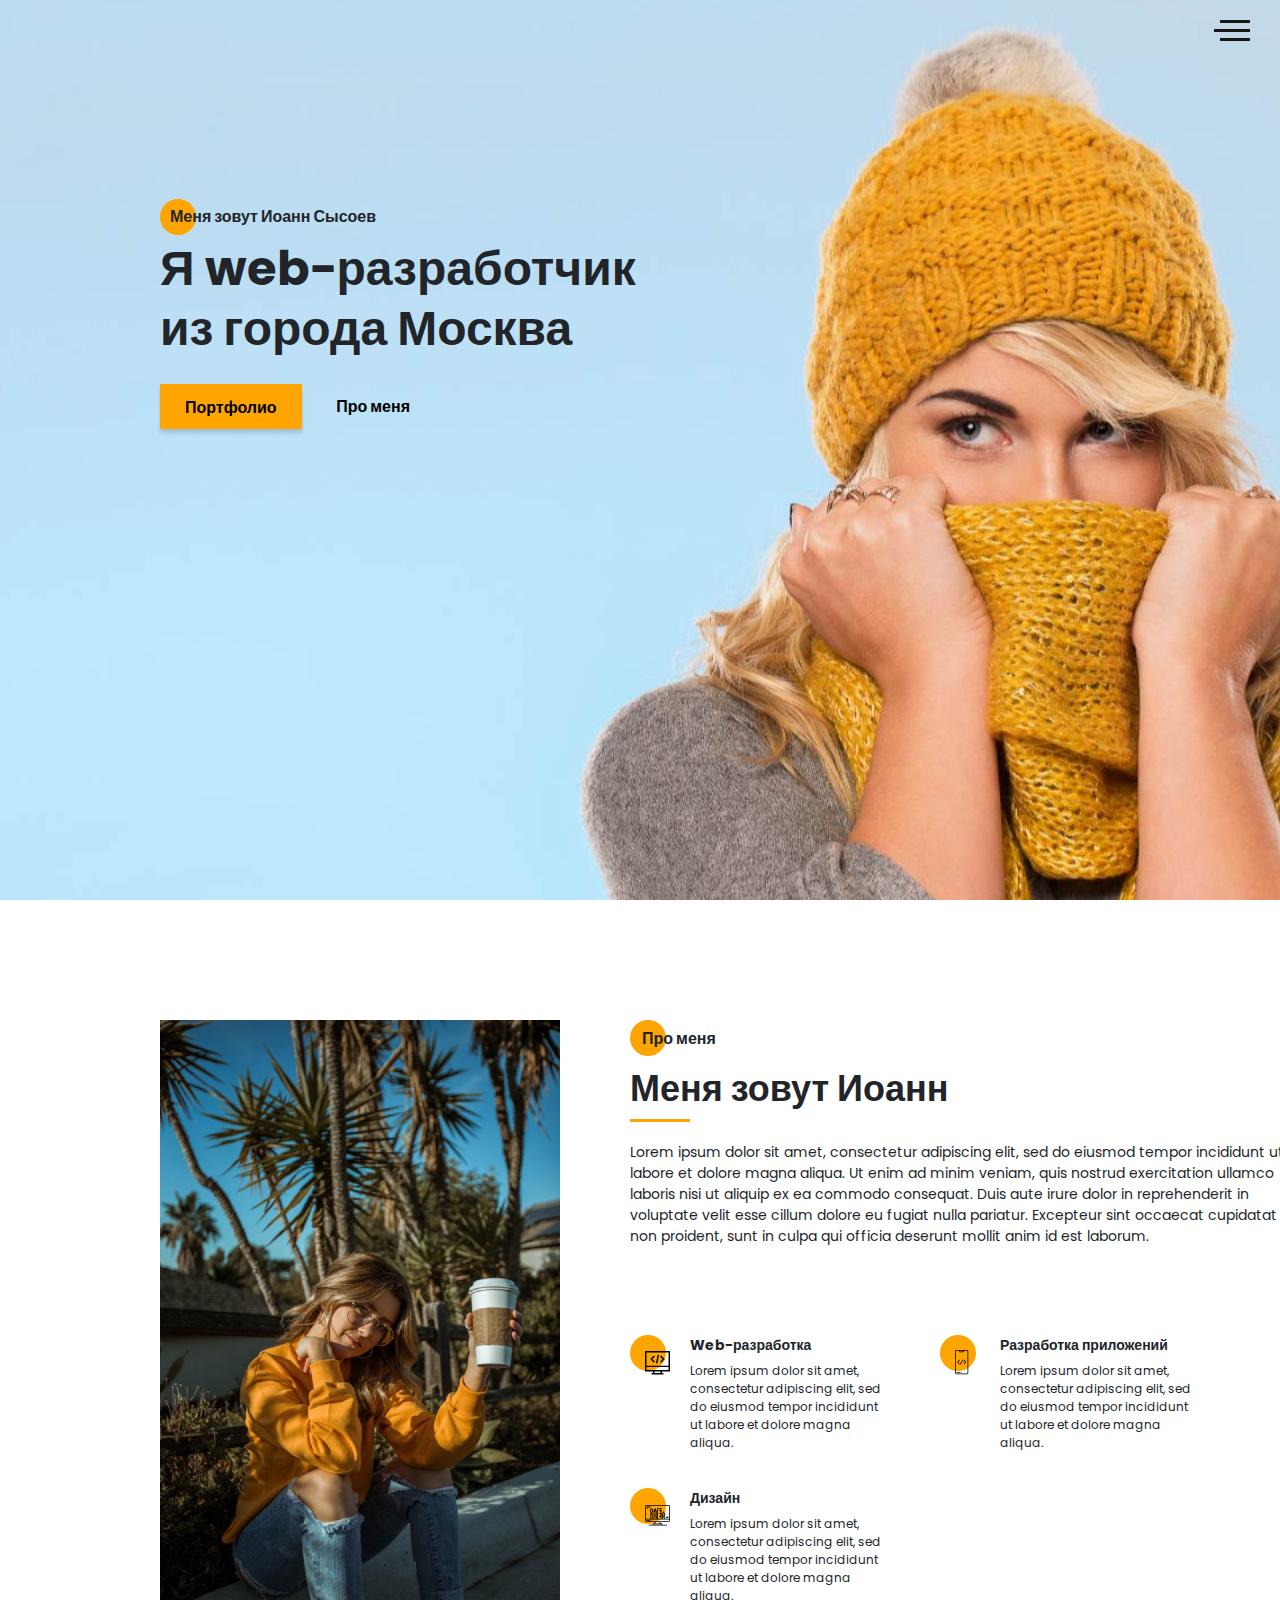
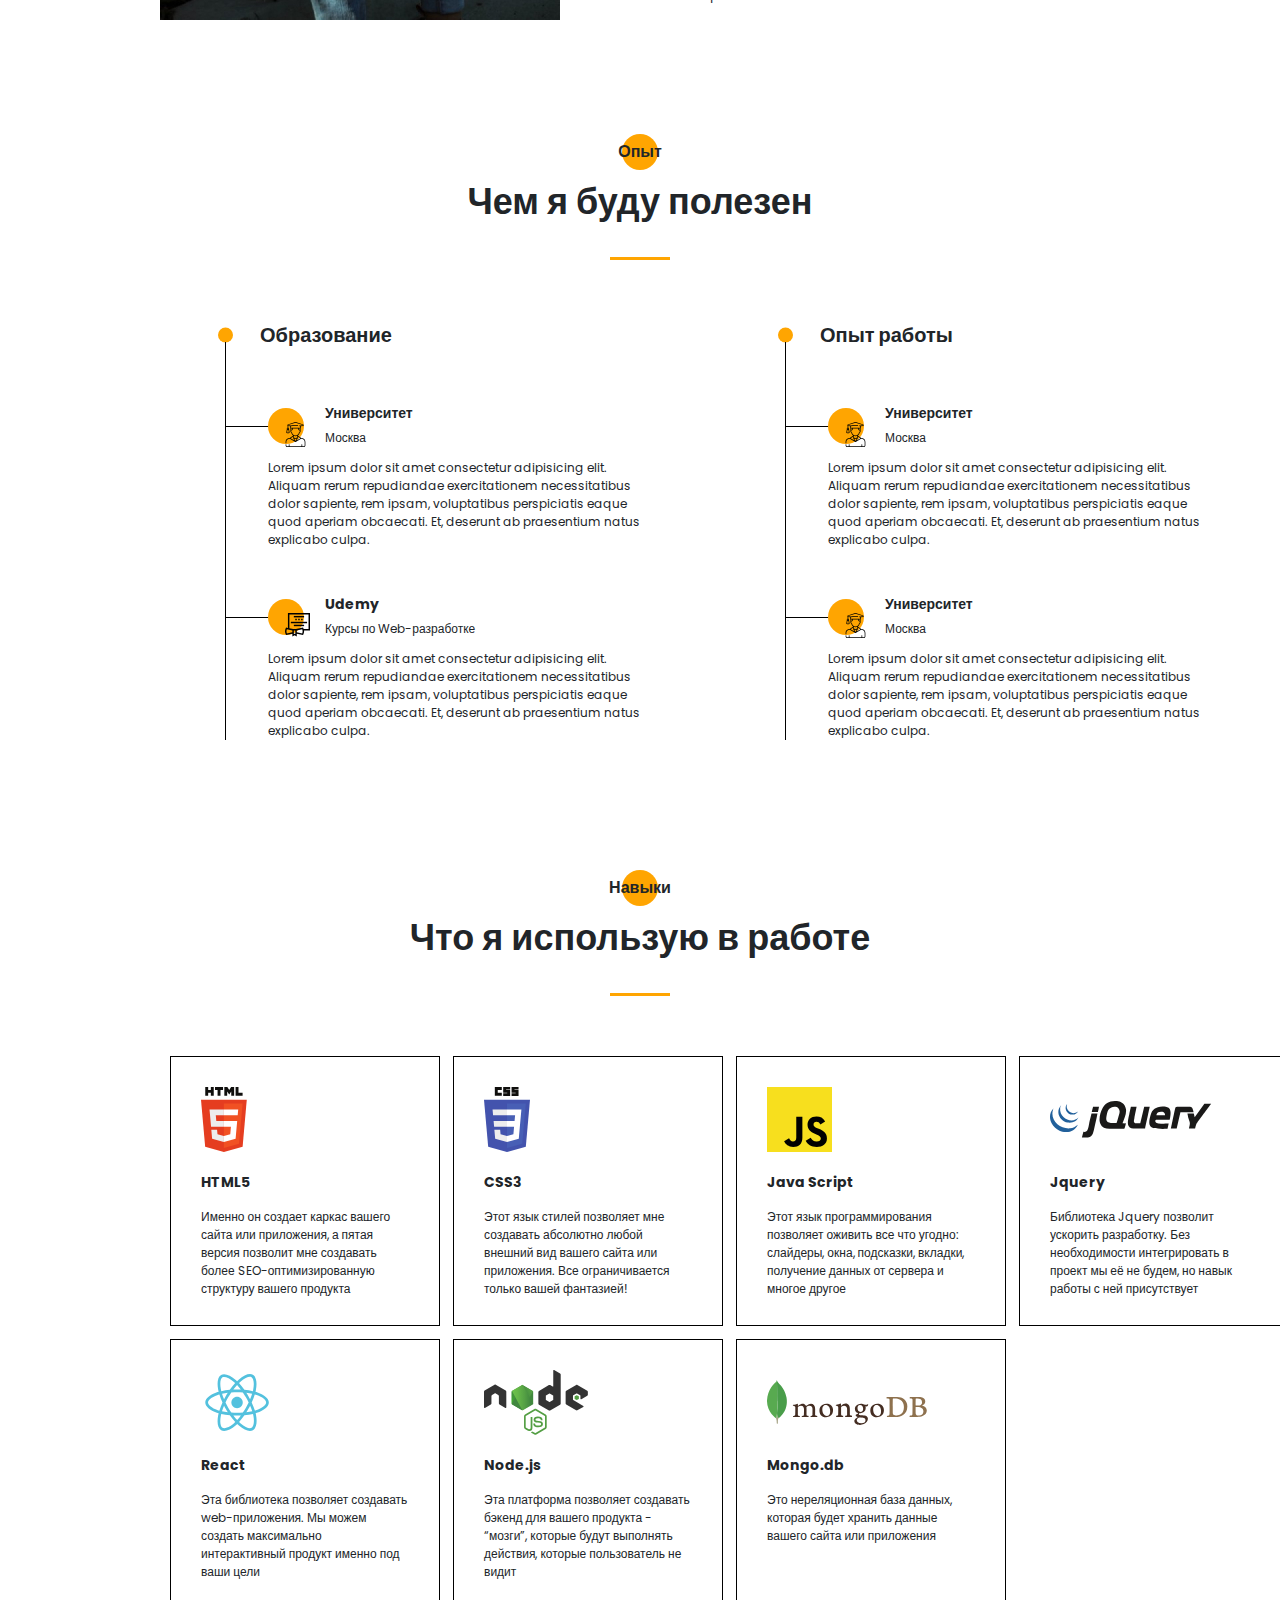
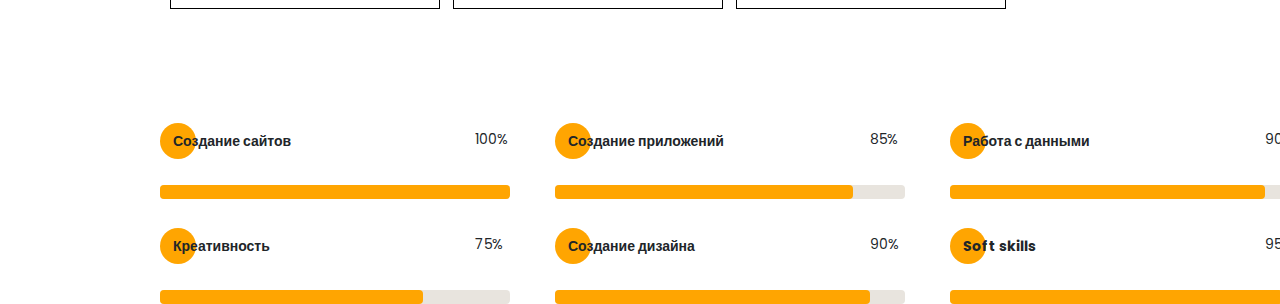
==== commit ffb83f13: "Adaptation: 3d and 4th panels" ====
--- a/index.html
+++ b/index.html
@@ -1,182 +1,4 @@
-<!DOCTYPE html><html lang="ru"><head><meta charset="UTF-8"><meta name="viewport" content="width=device-width,initial-scale=1"><meta http-equiv="X-UA-Compatible" content="ie=edge"><title>Portfolio</title><meta name="title" content="Мое портфолио"><meta name="description" content="Здесь вы сможете ознакомиться с моими работами и узнать больше обо мне"><!-- Open Graph / Facebook --><meta property="og:type" content="website"><meta property="og:url" content="https://metatags.io/"><meta property="og:title" content="Мое портфолио"><meta property="og:description" content="Здесь вы сможете ознакомиться с моими работами и узнать больше обо мне"><meta property="og:image" content="https://metatags.io/assets/meta-tags-16a33a6a8531e519cc0936fbba0ad904e52d35f34a46c97a2c9f6f7dd7d336f2.png"><!-- Twitter --><meta property="twitter:card" content="summary_large_image"><meta property="twitter:url" content="https://metatags.io/"><meta property="twitter:title" content="Мое портфолио"><meta property="twitter:description" content="Здесь вы сможете ознакомиться с моими работами и узнать больше обо мне"><meta property="twitter:image" content="https://metatags.io/assets/meta-tags-16a33a6a8531e519cc0936fbba0ad904e52d35f34a46c97a2c9f6f7dd7d336f2.png"><!-- Favicon  --><link rel="apple-touch-icon" sizes="57x57" href="icons/favicon//apple-icon-57x57.png"><link rel="apple-touch-icon" sizes="60x60" href="icons/favicon//apple-icon-60x60.png"><link rel="apple-touch-icon" sizes="72x72" href="icons/favicon//apple-icon-72x72.png"><link rel="apple-touch-icon" sizes="76x76" href="icons/favicon//apple-icon-76x76.png"><link rel="apple-touch-icon" sizes="114x114" href="icons/favicon//apple-icon-114x114.png"><link rel="apple-touch-icon" sizes="120x120" href="icons/favicon//apple-icon-120x120.png"><link rel="apple-touch-icon" sizes="144x144" href="icons/favicon//apple-icon-144x144.png"><link rel="apple-touch-icon" sizes="152x152" href="icons/favicon//apple-icon-152x152.png"><link rel="apple-touch-icon" sizes="180x180" href="icons/favicon//apple-icon-180x180.png"><link rel="icon" type="image/png" sizes="192x192" href="icons/favicon//android-icon-192x192.png"><link rel="icon" type="image/png" sizes="32x32" href="icons/favicon//favicon-32x32.png"><link rel="icon" type="image/png" sizes="96x96" href="icons/favicon//favicon-96x96.png"><link rel="icon" type="image/png" sizes="16x16" href="icons/favicon//favicon-16x16.png"><link rel="manifest" href="icons/favicon//manifest.json"><meta name="msapplication-TileColor" content="#ffffff"><meta name="msapplication-TileImage" content="icons/favicon//ms-icon-144x144.png"><meta name="theme-color" content="#ffffff"><link rel="stylesheet" href="css/style.min.css"></head><body><aside class="sidepanel"><a href="#" class="sidepanel__link"><img src="icons/social/facebook.svg" alt="facebook"></a><a href="#" class="sidepanel__link"><img src="icons/social/instagram.svg" alt="instagram"></a><a href="#" class="sidepanel__link"><img src="icons/social/github.svg" alt="github"></a><div class="sidepanel__divider"></div><div class="sidepanel__text"><span>Социальные сети</span></div></aside><div class="menu"><div class="menu__block"><div class="menu__close"><svg width="29" height="30" viewBox="0 0 29 30" fill="none" xmlns="http://www.w3.org/2000/svg"><path d="M17.1568 14.5231L28.4489 3.23075C29.1837 2.49623 29.1837 1.30861 28.4489 0.574085C27.7144 -0.160437 26.5267 -0.160437 25.7922 0.574085L14.4998 11.8665L3.20781 0.574085C2.47295 -0.160437 1.28567 -0.160437 0.551149 0.574085C-0.183716 1.30861 -0.183716 2.49623 0.551149 3.23075L11.8432 14.5231L0.551149 25.8155C-0.183716 26.55 -0.183716 27.7376 0.551149 28.4721C0.917206 28.8385 1.39852 29.0226 1.87948 29.0226C2.36045 29.0226 2.84141 28.8385 3.20781 28.4721L14.4998 17.1798L25.7922 28.4721C26.1586 28.8385 26.6396 29.0226 27.1205 29.0226C27.6015 29.0226 28.0825 28.8385 28.4489 28.4721C29.1837 27.7376 29.1837 26.55 28.4489 25.8155L17.1568 14.5231Z" fill="black"/></svg></div><nav><ul class="menu__list"><li class="menu__link"><a href="#">ПРО МЕНЯ</a></li><li class="menu__link"><a href="#">МОЙ ОПЫТ</a></li><li class="menu__link"><a href="#">МОИ НАВЫКИ</a></li><li class="menu__link"><a href="#">МОИ РАБОТЫ</a></li><li class="menu__link"><a href="#">ПРАЙС-ЛИСТ</a></li><li class="menu__link"><a href="#">КОНТАКТЫ</a></li></ul></nav><div class="menu__social"><a href="#"><svg width="20" height="19" viewBox="0 0 20 19" fill="none" xmlns="http://www.w3.org/2000/svg"><path d="M10 0C4.475 0 0 4.36167 0 9.74107C0 14.0457 2.865 17.6962 6.8375 18.9832C7.3375 19.0749 7.52083 18.7734 7.52083 18.5148C7.52083 18.2835 7.5125 17.6706 7.50833 16.8585C4.72667 17.4459 4.14 15.5517 4.14 15.5517C3.685 14.4274 3.0275 14.1267 3.0275 14.1267C2.12167 13.5228 3.0975 13.5352 3.0975 13.5352C4.10167 13.603 4.62917 14.5389 4.62917 14.5389C5.52083 16.0283 6.97 15.5979 7.54167 15.3493C7.63167 14.719 7.88917 14.2903 8.175 14.0466C5.95417 13.8029 3.62 12.9652 3.62 9.23304C3.62 8.16988 4.0075 7.30085 4.64917 6.61934C4.53667 6.37317 4.19917 5.3827 4.73667 4.04116C4.73667 4.04116 5.57417 3.78012 7.48667 5.03988C8.28667 4.82345 9.13667 4.71606 9.98667 4.7111C10.8367 4.71606 11.6867 4.82345 12.4867 5.03988C14.3867 3.78012 15.2242 4.04116 15.2242 4.04116C15.7617 5.3827 15.4242 6.37317 15.3242 6.61934C15.9617 7.30085 16.3492 8.16988 16.3492 9.23304C16.3492 12.9752 14.0117 13.7987 11.7867 14.0383C12.1367 14.3307 12.4617 14.928 12.4617 15.8408C12.4617 17.1444 12.4492 18.1918 12.4492 18.5082C12.4492 18.7635 12.6242 19.0683 13.1367 18.9708C17.1375 17.692 20 14.0391 20 9.74107C20 4.36167 15.5225 0 10 0Z" fill="#212121"/></svg> </a><a href="#"><svg width="20" height="20" viewBox="0 0 20 20" fill="none" xmlns="http://www.w3.org/2000/svg"><path d="M13.7495 0L6.24951 0C2.79826 0 -0.000488281 2.79875 -0.000488281 6.25L-0.000488281 13.75C-0.000488281 17.2013 2.79826 20 6.24951 20L13.7495 20C17.2008 20 19.9995 17.2013 19.9995 13.75L19.9995 6.25C19.9995 2.79875 17.2008 0 13.7495 0ZM18.1245 13.75C18.1245 16.1625 16.162 18.125 13.7495 18.125L6.24951 18.125C3.83701 18.125 1.87451 16.1625 1.87451 13.75L1.87451 6.25C1.87451 3.8375 3.83701 1.875 6.24951 1.875L13.7495 1.875C16.162 1.875 18.1245 3.8375 18.1245 6.25L18.1245 13.75Z" fill="black"/><path d="M9.99951 5C7.23826 5 4.99951 7.23875 4.99951 10C4.99951 12.7613 7.23826 15 9.99951 15C12.7608 15 14.9995 12.7613 14.9995 10C14.9995 7.23875 12.7608 5 9.99951 5ZM9.99951 13.125C8.27701 13.125 6.87451 11.7225 6.87451 10C6.87451 8.27625 8.27701 6.875 9.99951 6.875C11.722 6.875 13.1245 8.27625 13.1245 10C13.1245 11.7225 11.722 13.125 9.99951 13.125Z" fill="black"/><path d="M15.3745 5.29123C15.7425 5.29123 16.0408 4.99295 16.0408 4.62499C16.0408 4.25703 15.7425 3.95874 15.3745 3.95874C15.0065 3.95874 14.7083 4.25703 14.7083 4.62499C14.7083 4.99295 15.0065 5.29123 15.3745 5.29123Z" fill="black"/></svg> </a><a href="#"><svg width="20" height="20" viewBox="0 0 20 20" fill="none" xmlns="http://www.w3.org/2000/svg"><path d="M17.0698 0L2.9292 0C1.3139 0 -0.000488281 1.31439 -0.000488281 2.92969L-0.000488281 17.0703C-0.000488281 18.6856 1.3139 20 2.9292 20L8.82764 20L8.82764 12.9297L6.48389 12.9297L6.48389 9.41406L8.82764 9.41406L8.82764 7.03125C8.82764 5.09262 10.4046 3.51563 12.3433 3.51563L15.8979 3.51563L15.8979 7.03125L12.3433 7.03125L12.3433 9.41406L15.8979 9.41406L15.312 12.9297L12.3433 12.9297L12.3433 20L17.0698 20C18.6851 20 19.9995 18.6856 19.9995 17.0703L19.9995 2.92969C19.9995 1.31439 18.6851 0 17.0698 0Z" fill="black"/></svg></a></div></div><div class="menu__overlay"></div></div><section class="promo"><div class="hamburger"><span></span> <span class="long"></span> <span></span></div><div class="container"><div class="title title_fz16 promo__subtitle">Меня зовут Иоанн Сысоев</div><h1 class="title title_fz48 promo__title">Я web-разработчик из города Москва</h1><div class="promo__btns"><a href="#" class="promo__link btn">Портфолио</a> <a href="#" class="promo__link">Про меня</a></div></div></section><section class="about"><div class="container"><div class="about__wrapper"><div class="about__photo"><img src="img/main_photo.jpg" alt="photo"></div><div class="about__descr"><h2 class="title title_fz16 about__title">Про меня</h2><div class="title title_fz36 about__subtitle">Меня зовут Иоанн</div><div class="divider"></div><p class="about__text">Lorem ipsum dolor sit amet, consectetur adipiscing elit, sed do eiusmod tempor incididunt ut labore et dolore magna aliqua. Ut enim ad minim veniam, quis nostrud exercitation ullamco laboris nisi ut aliquip ex ea commodo consequat. Duis aute irure dolor in reprehenderit in voluptate velit esse cillum dolore eu fugiat nulla pariatur. Excepteur sint occaecat cupidatat non proident, sunt in culpa qui officia deserunt mollit anim id est laborum.</p></div><div class="about__skills"><div class="about__skills-item"><div class="about__skills-circle"><img src="icons/about_me/web_development.svg" alt="web-dev"></div><div><div class="title title_fz14">Web-разработка</div><div class="about__skills-text">Lorem ipsum dolor sit amet, consectetur adipiscing elit, sed do eiusmod tempor incididunt ut labore et dolore magna aliqua.</div></div></div><div class="about__skills-item"><div class="about__skills-circle"><img src="icons/about_me/mobile_dev.svg" alt="mobile-dev"></div><div><div class="title title_fz14">Разработка приложений</div><div class="about__skills-text">Lorem ipsum dolor sit amet, consectetur adipiscing elit, sed do eiusmod tempor incididunt ut labore et dolore magna aliqua.</div></div></div><div class="about__skills-item"><div class="about__skills-circle"><img src="icons/about_me/design.svg" alt="design"></div><div><div class="title title_fz14">Дизайн</div><div class="about__skills-text">Lorem ipsum dolor sit amet, consectetur adipiscing elit, sed do eiusmod tempor incididunt ut labore et dolore magna aliqua.</div></div></div></div></div></div></section><!-- <section class="resume">
-        <div class="container">
-            <h2 class="title title_fz16 title__section-title">Опыт</h2>
-            <div class="title title_fz36 title__section-subtitle">Чем я буду полезен</div>
-            <div class="divider"></div>
-
-            <div class="resume__wrapper">
-                <div class="resume__column">
-                    <h3 class="title title_fz20 resume__column-title">Образование</h3>
-                    <ul>
-                        <li>
-                            <div class="resume__item">
-                                <div class="resume__item-head">
-                                    <div class="resume__item-icon">
-                                        <img src="icons/experience/university.svg" alt="university">
-                                    </div>
-                                    <h4 class="title title_fz14">Университет</h4>
-                                    <div class="resume__item-location">Москва</div>
-                                </div>
-                                <div class="resume__item-body">
-                                    Lorem ipsum dolor sit amet consectetur adipisicing elit. Aliquam rerum repudiandae exercitationem necessitatibus dolor sapiente, rem ipsam, voluptatibus perspiciatis eaque quod aperiam obcaecati. Et, deserunt ab praesentium natus explicabo culpa.
-                                </div>
-                            </div>
-                        </li>
-                        <li>
-                            <div class="resume__item">
-                                <div class="resume__item-head">
-                                    <div class="resume__item-icon">
-                                        <img src="icons/experience/courses.svg" alt="courses">
-                                    </div>
-                                    <h4 class="title title_fz14">Udemy</h4>
-                                    <div class="resume__item-location">Курсы по Web-разработке</div>
-                                </div>
-                                <div class="resume__item-body">
-                                    Lorem ipsum dolor sit amet consectetur adipisicing elit. Aliquam rerum repudiandae exercitationem necessitatibus dolor sapiente, rem ipsam, voluptatibus perspiciatis eaque quod aperiam obcaecati. Et, deserunt ab praesentium natus explicabo culpa.
-                                </div>
-                            </div>
-                        </li>
-                    </ul>
-                </div>
-                <div class="resume__column">
-                    <h3 class="title title_fz20 resume__column-title">Опыт работы</h3>
-                    <ul>
-                        <li>
-                            <div class="resume__item">
-                                <div class="resume__item-head">
-                                    <div class="resume__item-icon">
-                                        <img src="icons/experience/university.svg" alt="university">
-                                    </div>
-                                    <h4 class="title title_fz14">Университет</h4>
-                                    <div class="resume__item-location">Москва</div>
-                                </div>
-                                <div class="resume__item-body">
-                                    Lorem ipsum dolor sit amet consectetur adipisicing elit. Aliquam rerum repudiandae exercitationem necessitatibus dolor sapiente, rem ipsam, voluptatibus perspiciatis eaque quod aperiam obcaecati. Et, deserunt ab praesentium natus explicabo culpa.
-                                </div>
-                            </div>
-                        </li>
-                        <li>
-                            <div class="resume__item">
-                                <div class="resume__item-head">
-                                    <div class="resume__item-icon">
-                                        <img src="icons/experience/university.svg" alt="university">
-                                    </div>
-                                    <h4 class="title title_fz14">Университет</h4>
-                                    <div class="resume__item-location">Москва</div>
-                                </div>
-                                <div class="resume__item-body">
-                                    Lorem ipsum dolor sit amet consectetur adipisicing elit. Aliquam rerum repudiandae exercitationem necessitatibus dolor sapiente, rem ipsam, voluptatibus perspiciatis eaque quod aperiam obcaecati. Et, deserunt ab praesentium natus explicabo culpa.
-                                </div>
-                            </div>
-                        </li>
-                    </ul>
-                </div>
-            </div>
-        </div>
-    </section> --><!-- <section class="skills">
-        <div class="container">
-            <h2 class="title title_fz16 title__section-title">Навыки</h2>
-            <div class="title title_fz36 title__section-subtitle">Что я использую в работе</div>
-            <div class="divider"></div>
-
-            <div class="skills__items">
-                <div class="skills__item">
-                    <div class="skills__item-img">
-                        <img src="icons/skills/html5.svg" alt="html5">
-                    </div>
-                    <h3 class="title title_fz14">HTML5</h3>
-                    <p>Именно он создает каркас вашего сайта или приложения, а пятая версия позволит мне создавать более SEO-оптимизированную структуру вашего продукта</p>
-                </div>
-                <div class="skills__item">
-                    <div class="skills__item-img">
-                        <img src="icons/skills/css3.svg" alt="css3">
-                    </div>
-                    <h3 class="title title_fz14">CSS3</h3>
-                    <p>Этот язык стилей позволяет мне создавать абсолютно любой внешний вид вашего сайта или приложения. Все ограничивается только вашей фантазией!</p>
-                </div>
-                <div class="skills__item">
-                    <div class="skills__item-img">
-                        <img src="icons/skills/js.svg" alt="java script">
-                    </div>
-                    <h3 class="title title_fz14">Java Script</h3>
-                    <p>Этот язык программирования позволяет оживить все что угодно: слайдеры, окна, подсказки, вкладки, получение данных от сервера и многое другое</p>
-                </div>
-                <div class="skills__item">
-                    <div class="skills__item-img">
-                        <img src="icons/skills/jquery.svg" alt="Jquery">
-                    </div>
-                    <h3 class="title title_fz14">Jquery</h3>
-                    <p>Библиотека Jquery позволит ускорить разработку. Без необходимости интегрировать в проект мы её не будем, но навык работы с ней присутствует</p>
-                </div>
-                <div class="skills__item">
-                    <div class="skills__item-img">
-                        <img src="icons/skills/react.svg" alt="React">
-                    </div>
-                    <h3 class="title title_fz14">React</h3>
-                    <p>Эта библиотека позволяет создавать web-приложения. Мы можем создать максимально интерактивный продукт именно под ваши цели</p>
-                </div>
-                <div class="skills__item">
-                    <div class="skills__item-img">
-                        <img src="icons/skills/node.js.svg" alt="Node.js">
-                    </div>
-                    <h3 class="title title_fz14">Node.js</h3>
-                    <p>Эта платформа позволяет создавать бэкенд для вашего продукта - “мозги”, которые будут выполнять действия, которые пользователь не видит</p>
-                </div>
-                <div class="skills__item">
-                    <div class="skills__item-img">
-                        <img src="icons/skills/mongo.db.svg" alt="Mongo.db">
-                    </div>
-                    <h3 class="title title_fz14">Mongo.db</h3>
-                    <p>Это нереляционная база данных, которая будет хранить данные вашего сайта или приложения</p>
-                </div>
-            </div>
-
-            <div class="skills__ratings">
-                <div class="skills__ratings-item">
-                    <div class="title title_fz14 skills__ratings-title">Создание сайтов</div>
-                    <div class="skills__ratings-counter">100%</div>
-                    <div class="skills__ratings-line">
-                        <span></span>
-                    </div>
-                </div>
-                <div class="skills__ratings-item">
-                    <div class="title title_fz14 skills__ratings-title">Создание приложений</div>
-                    <div class="skills__ratings-counter">85%</div>
-                    <div class="skills__ratings-line">
-                        <span></span>
-                    </div>
-                </div>
-                <div class="skills__ratings-item">
-                    <div class="title title_fz14 skills__ratings-title">Работа с данными</div>
-                    <div class="skills__ratings-counter">90%</div>
-                    <div class="skills__ratings-line">
-                        <span></span>
-                    </div>
-                </div>
-                <div class="skills__ratings-item">
-                    <div class="title title_fz14 skills__ratings-title">Креативность</div>
-                    <div class="skills__ratings-counter">75%</div>
-                    <div class="skills__ratings-line">
-                        <span></span>
-                    </div>
-                </div>
-                <div class="skills__ratings-item">
-                    <div class="title title_fz14 skills__ratings-title">Создание дизайна</div>
-                    <div class="skills__ratings-counter">90%</div>
-                    <div class="skills__ratings-line">
-                        <span></span>
-                    </div>
-                </div>
-                <div class="skills__ratings-item">
-                    <div class="title title_fz14 skills__ratings-title">Soft skills</div>
-                    <div class="skills__ratings-counter">95%</div>
-                    <div class="skills__ratings-line">
-                        <span></span>
-                    </div>
-                </div>
-            </div>
-        </div>
-    </section> --><!-- <section class="portfolio">
+<!DOCTYPE html><html lang="ru"><head><meta charset="UTF-8"><meta name="viewport" content="width=device-width,initial-scale=1"><meta http-equiv="X-UA-Compatible" content="ie=edge"><title>Portfolio</title><meta name="title" content="Мое портфолио"><meta name="description" content="Здесь вы сможете ознакомиться с моими работами и узнать больше обо мне"><!-- Open Graph / Facebook --><meta property="og:type" content="website"><meta property="og:url" content="https://metatags.io/"><meta property="og:title" content="Мое портфолио"><meta property="og:description" content="Здесь вы сможете ознакомиться с моими работами и узнать больше обо мне"><meta property="og:image" content="https://metatags.io/assets/meta-tags-16a33a6a8531e519cc0936fbba0ad904e52d35f34a46c97a2c9f6f7dd7d336f2.png"><!-- Twitter --><meta property="twitter:card" content="summary_large_image"><meta property="twitter:url" content="https://metatags.io/"><meta property="twitter:title" content="Мое портфолио"><meta property="twitter:description" content="Здесь вы сможете ознакомиться с моими работами и узнать больше обо мне"><meta property="twitter:image" content="https://metatags.io/assets/meta-tags-16a33a6a8531e519cc0936fbba0ad904e52d35f34a46c97a2c9f6f7dd7d336f2.png"><!-- Favicon  --><link rel="apple-touch-icon" sizes="57x57" href="icons/favicon//apple-icon-57x57.png"><link rel="apple-touch-icon" sizes="60x60" href="icons/favicon//apple-icon-60x60.png"><link rel="apple-touch-icon" sizes="72x72" href="icons/favicon//apple-icon-72x72.png"><link rel="apple-touch-icon" sizes="76x76" href="icons/favicon//apple-icon-76x76.png"><link rel="apple-touch-icon" sizes="114x114" href="icons/favicon//apple-icon-114x114.png"><link rel="apple-touch-icon" sizes="120x120" href="icons/favicon//apple-icon-120x120.png"><link rel="apple-touch-icon" sizes="144x144" href="icons/favicon//apple-icon-144x144.png"><link rel="apple-touch-icon" sizes="152x152" href="icons/favicon//apple-icon-152x152.png"><link rel="apple-touch-icon" sizes="180x180" href="icons/favicon//apple-icon-180x180.png"><link rel="icon" type="image/png" sizes="192x192" href="icons/favicon//android-icon-192x192.png"><link rel="icon" type="image/png" sizes="32x32" href="icons/favicon//favicon-32x32.png"><link rel="icon" type="image/png" sizes="96x96" href="icons/favicon//favicon-96x96.png"><link rel="icon" type="image/png" sizes="16x16" href="icons/favicon//favicon-16x16.png"><link rel="manifest" href="icons/favicon//manifest.json"><meta name="msapplication-TileColor" content="#ffffff"><meta name="msapplication-TileImage" content="icons/favicon//ms-icon-144x144.png"><meta name="theme-color" content="#ffffff"><link rel="stylesheet" href="css/style.min.css"></head><body><aside class="sidepanel"><a href="#" class="sidepanel__link"><img src="icons/social/facebook.svg" alt="facebook"></a><a href="#" class="sidepanel__link"><img src="icons/social/instagram.svg" alt="instagram"></a><a href="#" class="sidepanel__link"><img src="icons/social/github.svg" alt="github"></a><div class="sidepanel__divider"></div><div class="sidepanel__text"><span>Социальные сети</span></div></aside><div class="menu"><div class="menu__block"><div class="menu__close"><svg width="29" height="30" viewBox="0 0 29 30" fill="none" xmlns="http://www.w3.org/2000/svg"><path d="M17.1568 14.5231L28.4489 3.23075C29.1837 2.49623 29.1837 1.30861 28.4489 0.574085C27.7144 -0.160437 26.5267 -0.160437 25.7922 0.574085L14.4998 11.8665L3.20781 0.574085C2.47295 -0.160437 1.28567 -0.160437 0.551149 0.574085C-0.183716 1.30861 -0.183716 2.49623 0.551149 3.23075L11.8432 14.5231L0.551149 25.8155C-0.183716 26.55 -0.183716 27.7376 0.551149 28.4721C0.917206 28.8385 1.39852 29.0226 1.87948 29.0226C2.36045 29.0226 2.84141 28.8385 3.20781 28.4721L14.4998 17.1798L25.7922 28.4721C26.1586 28.8385 26.6396 29.0226 27.1205 29.0226C27.6015 29.0226 28.0825 28.8385 28.4489 28.4721C29.1837 27.7376 29.1837 26.55 28.4489 25.8155L17.1568 14.5231Z" fill="black"/></svg></div><nav><ul class="menu__list"><li class="menu__link"><a href="#">ПРО МЕНЯ</a></li><li class="menu__link"><a href="#">МОЙ ОПЫТ</a></li><li class="menu__link"><a href="#">МОИ НАВЫКИ</a></li><li class="menu__link"><a href="#">МОИ РАБОТЫ</a></li><li class="menu__link"><a href="#">ПРАЙС-ЛИСТ</a></li><li class="menu__link"><a href="#">КОНТАКТЫ</a></li></ul></nav><div class="menu__social"><a href="#"><svg width="20" height="19" viewBox="0 0 20 19" fill="none" xmlns="http://www.w3.org/2000/svg"><path d="M10 0C4.475 0 0 4.36167 0 9.74107C0 14.0457 2.865 17.6962 6.8375 18.9832C7.3375 19.0749 7.52083 18.7734 7.52083 18.5148C7.52083 18.2835 7.5125 17.6706 7.50833 16.8585C4.72667 17.4459 4.14 15.5517 4.14 15.5517C3.685 14.4274 3.0275 14.1267 3.0275 14.1267C2.12167 13.5228 3.0975 13.5352 3.0975 13.5352C4.10167 13.603 4.62917 14.5389 4.62917 14.5389C5.52083 16.0283 6.97 15.5979 7.54167 15.3493C7.63167 14.719 7.88917 14.2903 8.175 14.0466C5.95417 13.8029 3.62 12.9652 3.62 9.23304C3.62 8.16988 4.0075 7.30085 4.64917 6.61934C4.53667 6.37317 4.19917 5.3827 4.73667 4.04116C4.73667 4.04116 5.57417 3.78012 7.48667 5.03988C8.28667 4.82345 9.13667 4.71606 9.98667 4.7111C10.8367 4.71606 11.6867 4.82345 12.4867 5.03988C14.3867 3.78012 15.2242 4.04116 15.2242 4.04116C15.7617 5.3827 15.4242 6.37317 15.3242 6.61934C15.9617 7.30085 16.3492 8.16988 16.3492 9.23304C16.3492 12.9752 14.0117 13.7987 11.7867 14.0383C12.1367 14.3307 12.4617 14.928 12.4617 15.8408C12.4617 17.1444 12.4492 18.1918 12.4492 18.5082C12.4492 18.7635 12.6242 19.0683 13.1367 18.9708C17.1375 17.692 20 14.0391 20 9.74107C20 4.36167 15.5225 0 10 0Z" fill="#212121"/></svg> </a><a href="#"><svg width="20" height="20" viewBox="0 0 20 20" fill="none" xmlns="http://www.w3.org/2000/svg"><path d="M13.7495 0L6.24951 0C2.79826 0 -0.000488281 2.79875 -0.000488281 6.25L-0.000488281 13.75C-0.000488281 17.2013 2.79826 20 6.24951 20L13.7495 20C17.2008 20 19.9995 17.2013 19.9995 13.75L19.9995 6.25C19.9995 2.79875 17.2008 0 13.7495 0ZM18.1245 13.75C18.1245 16.1625 16.162 18.125 13.7495 18.125L6.24951 18.125C3.83701 18.125 1.87451 16.1625 1.87451 13.75L1.87451 6.25C1.87451 3.8375 3.83701 1.875 6.24951 1.875L13.7495 1.875C16.162 1.875 18.1245 3.8375 18.1245 6.25L18.1245 13.75Z" fill="black"/><path d="M9.99951 5C7.23826 5 4.99951 7.23875 4.99951 10C4.99951 12.7613 7.23826 15 9.99951 15C12.7608 15 14.9995 12.7613 14.9995 10C14.9995 7.23875 12.7608 5 9.99951 5ZM9.99951 13.125C8.27701 13.125 6.87451 11.7225 6.87451 10C6.87451 8.27625 8.27701 6.875 9.99951 6.875C11.722 6.875 13.1245 8.27625 13.1245 10C13.1245 11.7225 11.722 13.125 9.99951 13.125Z" fill="black"/><path d="M15.3745 5.29123C15.7425 5.29123 16.0408 4.99295 16.0408 4.62499C16.0408 4.25703 15.7425 3.95874 15.3745 3.95874C15.0065 3.95874 14.7083 4.25703 14.7083 4.62499C14.7083 4.99295 15.0065 5.29123 15.3745 5.29123Z" fill="black"/></svg> </a><a href="#"><svg width="20" height="20" viewBox="0 0 20 20" fill="none" xmlns="http://www.w3.org/2000/svg"><path d="M17.0698 0L2.9292 0C1.3139 0 -0.000488281 1.31439 -0.000488281 2.92969L-0.000488281 17.0703C-0.000488281 18.6856 1.3139 20 2.9292 20L8.82764 20L8.82764 12.9297L6.48389 12.9297L6.48389 9.41406L8.82764 9.41406L8.82764 7.03125C8.82764 5.09262 10.4046 3.51563 12.3433 3.51563L15.8979 3.51563L15.8979 7.03125L12.3433 7.03125L12.3433 9.41406L15.8979 9.41406L15.312 12.9297L12.3433 12.9297L12.3433 20L17.0698 20C18.6851 20 19.9995 18.6856 19.9995 17.0703L19.9995 2.92969C19.9995 1.31439 18.6851 0 17.0698 0Z" fill="black"/></svg></a></div></div><div class="menu__overlay"></div></div><section class="promo"><div class="hamburger"><span></span> <span class="long"></span> <span></span></div><div class="container"><div class="title title_fz16 promo__subtitle">Меня зовут Иоанн Сысоев</div><h1 class="title title_fz48 promo__title">Я web-разработчик из города Москва</h1><div class="promo__btns"><a href="#" class="promo__link btn">Портфолио</a> <a href="#" class="promo__link">Про меня</a></div></div></section><section class="about"><div class="container"><div class="about__wrapper"><div class="about__photo"><img src="img/main_photo.jpg" alt="photo"></div><div class="about__descr"><h2 class="title title_fz16 about__title">Про меня</h2><div class="title title_fz36 about__subtitle">Меня зовут Иоанн</div><div class="divider"></div><p class="about__text">Lorem ipsum dolor sit amet, consectetur adipiscing elit, sed do eiusmod tempor incididunt ut labore et dolore magna aliqua. Ut enim ad minim veniam, quis nostrud exercitation ullamco laboris nisi ut aliquip ex ea commodo consequat. Duis aute irure dolor in reprehenderit in voluptate velit esse cillum dolore eu fugiat nulla pariatur. Excepteur sint occaecat cupidatat non proident, sunt in culpa qui officia deserunt mollit anim id est laborum.</p></div><div class="about__skills"><div class="about__skills-item"><div class="about__skills-circle"><img src="icons/about_me/web_development.svg" alt="web-dev"></div><div><div class="title title_fz14">Web-разработка</div><div class="about__skills-text">Lorem ipsum dolor sit amet, consectetur adipiscing elit, sed do eiusmod tempor incididunt ut labore et dolore magna aliqua.</div></div></div><div class="about__skills-item"><div class="about__skills-circle"><img src="icons/about_me/mobile_dev.svg" alt="mobile-dev"></div><div><div class="title title_fz14">Разработка приложений</div><div class="about__skills-text">Lorem ipsum dolor sit amet, consectetur adipiscing elit, sed do eiusmod tempor incididunt ut labore et dolore magna aliqua.</div></div></div><div class="about__skills-item"><div class="about__skills-circle"><img src="icons/about_me/design.svg" alt="design"></div><div><div class="title title_fz14">Дизайн</div><div class="about__skills-text">Lorem ipsum dolor sit amet, consectetur adipiscing elit, sed do eiusmod tempor incididunt ut labore et dolore magna aliqua.</div></div></div></div></div></div></section><section class="resume"><div class="container"><h2 class="title title_fz16 title__section-title">Опыт</h2><div class="title title_fz36 title__section-subtitle">Чем я буду полезен</div><div class="divider"></div><div class="resume__wrapper"><div class="resume__column"><h3 class="title title_fz20 resume__column-title">Образование</h3><ul><li><div class="resume__item"><div class="resume__item-head"><div class="resume__item-icon"><img src="icons/experience/university.svg" alt="university"></div><h4 class="title title_fz14">Университет</h4><div class="resume__item-location">Москва</div></div><div class="resume__item-body">Lorem ipsum dolor sit amet consectetur adipisicing elit. Aliquam rerum repudiandae exercitationem necessitatibus dolor sapiente, rem ipsam, voluptatibus perspiciatis eaque quod aperiam obcaecati. Et, deserunt ab praesentium natus explicabo culpa.</div></div></li><li><div class="resume__item"><div class="resume__item-head"><div class="resume__item-icon"><img src="icons/experience/courses.svg" alt="courses"></div><h4 class="title title_fz14">Udemy</h4><div class="resume__item-location">Курсы по Web-разработке</div></div><div class="resume__item-body">Lorem ipsum dolor sit amet consectetur adipisicing elit. Aliquam rerum repudiandae exercitationem necessitatibus dolor sapiente, rem ipsam, voluptatibus perspiciatis eaque quod aperiam obcaecati. Et, deserunt ab praesentium natus explicabo culpa.</div></div></li></ul></div><div class="resume__column"><h3 class="title title_fz20 resume__column-title">Опыт работы</h3><ul><li><div class="resume__item"><div class="resume__item-head"><div class="resume__item-icon"><img src="icons/experience/university.svg" alt="university"></div><h4 class="title title_fz14">Университет</h4><div class="resume__item-location">Москва</div></div><div class="resume__item-body">Lorem ipsum dolor sit amet consectetur adipisicing elit. Aliquam rerum repudiandae exercitationem necessitatibus dolor sapiente, rem ipsam, voluptatibus perspiciatis eaque quod aperiam obcaecati. Et, deserunt ab praesentium natus explicabo culpa.</div></div></li><li><div class="resume__item"><div class="resume__item-head"><div class="resume__item-icon"><img src="icons/experience/university.svg" alt="university"></div><h4 class="title title_fz14">Университет</h4><div class="resume__item-location">Москва</div></div><div class="resume__item-body">Lorem ipsum dolor sit amet consectetur adipisicing elit. Aliquam rerum repudiandae exercitationem necessitatibus dolor sapiente, rem ipsam, voluptatibus perspiciatis eaque quod aperiam obcaecati. Et, deserunt ab praesentium natus explicabo culpa.</div></div></li></ul></div></div></div></section><section class="skills"><div class="container"><h2 class="title title_fz16 title__section-title">Навыки</h2><div class="title title_fz36 title__section-subtitle">Что я использую в работе</div><div class="divider"></div><div class="skills__items"><div class="skills__item"><div class="skills__item-img"><img src="icons/skills/html5.svg" alt="html5"></div><h3 class="title title_fz14">HTML5</h3><p>Именно он создает каркас вашего сайта или приложения, а пятая версия позволит мне создавать более SEO-оптимизированную структуру вашего продукта</p></div><div class="skills__item"><div class="skills__item-img"><img src="icons/skills/css3.svg" alt="css3"></div><h3 class="title title_fz14">CSS3</h3><p>Этот язык стилей позволяет мне создавать абсолютно любой внешний вид вашего сайта или приложения. Все ограничивается только вашей фантазией!</p></div><div class="skills__item"><div class="skills__item-img"><img src="icons/skills/js.svg" alt="java script"></div><h3 class="title title_fz14">Java Script</h3><p>Этот язык программирования позволяет оживить все что угодно: слайдеры, окна, подсказки, вкладки, получение данных от сервера и многое другое</p></div><div class="skills__item"><div class="skills__item-img"><img src="icons/skills/jquery.svg" alt="Jquery"></div><h3 class="title title_fz14">Jquery</h3><p>Библиотека Jquery позволит ускорить разработку. Без необходимости интегрировать в проект мы её не будем, но навык работы с ней присутствует</p></div><div class="skills__item"><div class="skills__item-img"><img src="icons/skills/react.svg" alt="React"></div><h3 class="title title_fz14">React</h3><p>Эта библиотека позволяет создавать web-приложения. Мы можем создать максимально интерактивный продукт именно под ваши цели</p></div><div class="skills__item"><div class="skills__item-img"><img src="icons/skills/node.js.svg" alt="Node.js"></div><h3 class="title title_fz14">Node.js</h3><p>Эта платформа позволяет создавать бэкенд для вашего продукта - “мозги”, которые будут выполнять действия, которые пользователь не видит</p></div><div class="skills__item"><div class="skills__item-img"><img src="icons/skills/mongo.db.svg" alt="Mongo.db"></div><h3 class="title title_fz14">Mongo.db</h3><p>Это нереляционная база данных, которая будет хранить данные вашего сайта или приложения</p></div></div><div class="skills__ratings"><div class="skills__ratings-item"><div class="title title_fz14 skills__ratings-title">Создание сайтов</div><div class="skills__ratings-counter">100%</div><div class="skills__ratings-line"><span></span></div></div><div class="skills__ratings-item"><div class="title title_fz14 skills__ratings-title">Создание приложений</div><div class="skills__ratings-counter">85%</div><div class="skills__ratings-line"><span></span></div></div><div class="skills__ratings-item"><div class="title title_fz14 skills__ratings-title">Работа с данными</div><div class="skills__ratings-counter">90%</div><div class="skills__ratings-line"><span></span></div></div><div class="skills__ratings-item"><div class="title title_fz14 skills__ratings-title">Креативность</div><div class="skills__ratings-counter">75%</div><div class="skills__ratings-line"><span></span></div></div><div class="skills__ratings-item"><div class="title title_fz14 skills__ratings-title">Создание дизайна</div><div class="skills__ratings-counter">90%</div><div class="skills__ratings-line"><span></span></div></div><div class="skills__ratings-item"><div class="title title_fz14 skills__ratings-title">Soft skills</div><div class="skills__ratings-counter">95%</div><div class="skills__ratings-line"><span></span></div></div></div></div></section><!-- <section class="portfolio">
         <div class="container">
             <h2 class="title title_fz16 title__section-title">Портфолио</h2>
             <div class="title title_fz36 title__section-subtitle">Мои работы</div>
--- a/css/style.min.css
+++ b/css/style.min.css
@@ -4,4 +4,4 @@
  * Copyright 2011-2019 Twitter, Inc.
  * Licensed under MIT (https://github.com/twbs/bootstrap/blob/master/LICENSE)
  * Forked from Normalize.css, licensed MIT (https://github.com/necolas/normalize.css/blob/master/LICENSE.md)
- */@import url(https://fonts.googleapis.com/css2?family=Poppins:wght@500;700&display=swap);*,::after,::before{box-sizing:border-box}html{font-family:sans-serif;line-height:1.15;-webkit-text-size-adjust:100%;-webkit-tap-highlight-color:transparent}article,aside,figcaption,figure,footer,header,hgroup,main,nav,section{display:block}body{margin:0;font-family:-apple-system,BlinkMacSystemFont,"Segoe UI",Roboto,"Helvetica Neue",Arial,"Noto Sans",sans-serif,"Apple Color Emoji","Segoe UI Emoji","Segoe UI Symbol","Noto Color Emoji";font-size:1rem;font-weight:400;line-height:1.5;color:#212529;text-align:left;background-color:#fff}[tabindex="-1"]:focus{outline:0!important}hr{box-sizing:content-box;height:0;overflow:visible}h1,h2,h3,h4,h5,h6{margin-top:0;margin-bottom:.5rem}p{margin-top:0;margin-bottom:1rem}abbr[data-original-title],abbr[title]{text-decoration:underline;-webkit-text-decoration:underline dotted;text-decoration:underline dotted;cursor:help;border-bottom:0;-webkit-text-decoration-skip-ink:none;text-decoration-skip-ink:none}address{margin-bottom:1rem;font-style:normal;line-height:inherit}dl,ol,ul{margin-top:0;margin-bottom:1rem}ol ol,ol ul,ul ol,ul ul{margin-bottom:0}dt{font-weight:700}dd{margin-bottom:.5rem;margin-left:0}blockquote{margin:0 0 1rem}b,strong{font-weight:bolder}small{font-size:80%}sub,sup{position:relative;font-size:75%;line-height:0;vertical-align:baseline}sub{bottom:-.25em}sup{top:-.5em}a{color:#007bff;text-decoration:none;background-color:transparent}a:hover{color:#0056b3;text-decoration:underline}a:not([href]):not([tabindex]){color:inherit;text-decoration:none}a:not([href]):not([tabindex]):focus,a:not([href]):not([tabindex]):hover{color:inherit;text-decoration:none}a:not([href]):not([tabindex]):focus{outline:0}code,kbd,pre,samp{font-family:SFMono-Regular,Menlo,Monaco,Consolas,"Liberation Mono","Courier New",monospace;font-size:1em}pre{margin-top:0;margin-bottom:1rem;overflow:auto}figure{margin:0 0 1rem}img{vertical-align:middle;border-style:none}svg{overflow:hidden;vertical-align:middle}table{border-collapse:collapse}caption{padding-top:.75rem;padding-bottom:.75rem;color:#6c757d;text-align:left;caption-side:bottom}th{text-align:inherit}label{display:inline-block;margin-bottom:.5rem}button{border-radius:0}button:focus{outline:1px dotted;outline:5px auto -webkit-focus-ring-color}button,input,optgroup,select,textarea{margin:0;font-family:inherit;font-size:inherit;line-height:inherit}button,input{overflow:visible}button,select{text-transform:none}select{word-wrap:normal}[type=button],[type=reset],[type=submit],button{-webkit-appearance:button}[type=button]:not(:disabled),[type=reset]:not(:disabled),[type=submit]:not(:disabled),button:not(:disabled){cursor:pointer}[type=button]::-moz-focus-inner,[type=reset]::-moz-focus-inner,[type=submit]::-moz-focus-inner,button::-moz-focus-inner{padding:0;border-style:none}input[type=checkbox],input[type=radio]{box-sizing:border-box;padding:0}input[type=date],input[type=datetime-local],input[type=month],input[type=time]{-webkit-appearance:listbox}textarea{overflow:auto;resize:vertical}fieldset{min-width:0;padding:0;margin:0;border:0}legend{display:block;width:100%;max-width:100%;padding:0;margin-bottom:.5rem;font-size:1.5rem;line-height:inherit;color:inherit;white-space:normal}progress{vertical-align:baseline}[type=number]::-webkit-inner-spin-button,[type=number]::-webkit-outer-spin-button{height:auto}[type=search]{outline-offset:-2px;-webkit-appearance:none}[type=search]::-webkit-search-decoration{-webkit-appearance:none}::-webkit-file-upload-button{font:inherit;-webkit-appearance:button}output{display:inline-block}summary{display:list-item;cursor:pointer}template{display:none}[hidden]{display:none!important}*{font-family:Poppins,sans-serif;margin:0;padding:0}.container{width:1140px;margin:0 auto}.divider{width:60px;height:3px;background-color:#ffa501;margin:25px auto 0 auto}.promo{min-height:100vh;position:relative;background:url(../img/main_bg.jpg) no-repeat 50%/cover;padding-top:205px}.promo__title{width:535px;margin-top:10px}.promo__subtitle{position:relative;padding-left:10px;z-index:2}.promo__subtitle:before{content:'';position:absolute;z-index:-1;top:-25%;left:0;width:36px;height:36px;border-radius:100%;background:#ffa501}.promo__btns{margin-top:25px;display:flex;align-items:center;justify-content:space-between;width:250px}.promo__link{color:#000;font-weight:700}.promo__link:hover{color:#000;text-decoration:none}.title{font-weight:700;font-size:36px;line-height:60px}.title_fz14{font-size:14px;line-height:21px}.title_fz16{font-size:16px;line-height:24px}.title_fz20{font-size:20px;line-height:30px}.title_fz36{font-size:36px}.title_fz48{font-size:48px}.title__section-title{position:relative;text-align:center}.title__section-title:before{content:'';position:absolute;z-index:-1;top:-25%;left:0;width:36px;height:36px;border-radius:100%;background:#ffa501}.title__section-title:before{top:-6px;left:50%;transform:translateX(-50%)}.title__section-subtitle{text-align:center}.btn{height:45px;background:#ffa501;box-shadow:0 4px 4px rgba(0,0,0,.15);padding:12px 25px}.sidepanel{position:fixed;z-index:3;top:230px;left:50px;display:flex;flex-direction:column;justify-content:space-between;align-items:center;height:340px}.sidepanel__divider{width:2px;height:70px;background-color:#000}.sidepanel__text{height:150px;width:25px}.sidepanel__text span{transform:rotate(-90deg) translate(-30%,-260%);display:block;width:150px}.hamburger{position:absolute;top:20px;right:30px;height:21px;display:flex;flex-direction:column;justify-content:space-between;align-items:flex-end;cursor:pointer}.hamburger span{display:block;width:30px;height:3px;background:#151812}.hamburger span.long{width:36px}.menu{position:fixed;top:0;left:-100%;width:100%;height:100%;z-index:10;visibility:hidden;opacity:0;transition:all .6s}.menu.active{left:0;visibility:visible;opacity:1}.menu__block{position:relative;width:345px;background-color:#ffa501;height:100%;padding-top:140px;padding-left:40px;transition:all .6s;z-index:10}.menu__close{position:absolute;top:25px;right:25px;cursor:pointer}.menu__list{list-style-type:none;padding-left:35px}.menu__link{position:relative;font-weight:700;font-size:24px;line-height:36px;margin-bottom:15px}.menu__link:before{content:'';position:absolute;left:-35px;top:10px;width:15px;height:15px;border-radius:100%;border:1px solid #000;transition:all .6s}.menu__link:hover:before{background-color:#fff}.menu__link a{color:#fff}.menu__social{position:absolute;bottom:50px;left:50%;transform:translateX(-50%);width:90px;display:flex;justify-content:space-between;align-items:center}.menu__overlay{position:fixed;top:0;left:0;width:100%;height:100%;background-color:#fff;opacity:.75}.about{padding-top:120px}.about__wrapper{display:grid;grid-template-columns:400px 670px;grid-template-rows:minmax(245px,auto) minmax(255px,auto);grid-auto-rows:minmax(245px,auto);-moz-column-gap:70px;column-gap:70px;row-gap:40px}.about__photo{grid-row:1/3}.about__photo img{width:100%;height:100%;-o-object-fit:cover;object-fit:cover}.about__descr{padding-top:6px}.about__descr .divider{margin:0}.about__title{position:relative;padding-left:12px;padding-top:1px}.about__title:before{content:'';position:absolute;z-index:-1;top:-25%;left:0;width:36px;height:36px;border-radius:100%;background:#ffa501}.about__text{margin-top:20px;font-size:14px;line-height:21px}.about__skills{display:grid;grid-template:repeat(2,minmax(115px,auto))/repeat(2,260px);grid-auto-rows:1fr;-moz-column-gap:50px;column-gap:50px;row-gap:20px}.about__skills-item{display:grid;grid-template-columns:40px 200px;-moz-column-gap:20px;column-gap:20px}.about__skills-circle{position:relative;padding:15px 0 0 15px}.about__skills-circle:before{content:'';position:absolute;z-index:-1;top:-25%;left:0;width:36px;height:36px;border-radius:100%;background:#ffa501}.about__skills-circle:before{top:0}.about__skills-text{margin-top:6px;font-size:12px;line-height:18px}.resume{padding-top:120px}.resume__wrapper{padding:60px 65px 0 65px;display:grid;grid-template-columns:repeat(2,425px);-moz-column-gap:135px;column-gap:135px}.resume__column-title{position:relative;padding-left:35px}.resume__column-title:before{content:'';position:absolute;width:15px;height:15px;background:#ffa501;border-radius:100%;left:-7px;top:50%;transform:translateY(-50%)}.resume__column ul{list-style-type:none}.resume__column ul li{position:relative}.resume__column ul li:after{content:'';width:1px;height:calc(100% + 16px);position:absolute;top:-16px;left:0;background-color:#000}.resume__item{position:relative}.resume__item:before{content:'';top:68px;height:1px;width:43px;position:absolute;background-color:#000}.resume__item-head{position:relative;padding:45px 0 0 100px}.resume__item-head h4{margin-bottom:0}.resume__item-body{padding-left:43px;margin-top:12px;font-size:12px;line-height:18px}.resume__item-icon{position:absolute;top:50px;left:43px}.resume__item-icon:before{content:'';position:absolute;z-index:-1;top:-25%;left:0;width:36px;height:36px;border-radius:100%;background:#ffa501}.resume__item-icon img{position:absolute;left:17px;top:14px}.resume__item-location{font-size:12px;line-height:18px;margin-top:5px}.skills{padding-top:120px}.skills__items{margin-top:60px;padding:0 10px;display:grid;grid-template:repeat(2,minmax(270px,auto))/repeat(4,270px);grid-auto-rows:minmax(270px,auto);gap:13px}.skills__item{border:1px solid #000;padding:30px 30px 25px 30px}.skills__item-img{display:flex;align-items:center;min-height:65px}.skills__item h3{margin-top:20px;margin-bottom:0}.skills__item p{margin-top:15px;margin-bottom:0;font-size:12px;line-height:18px}.skills__ratings{margin-top:120px;display:grid;grid-template:repeat(2,minmax(70px,auto))/repeat(3,350px);-moz-column-gap:45px;column-gap:45px;row-gap:35px}.skills__ratings-item{display:grid;grid-template:minmax(21px,auto) 14px/200px 35px;justify-content:space-between;align-content:space-between}.skills__ratings-title{position:relative;padding:2px 0 0 13px}.skills__ratings-title:before{content:'';position:absolute;z-index:-1;top:-25%;left:0;width:36px;height:36px;border-radius:100%;background:#ffa501}.skills__ratings-counter{font-size:14px;line-height:21px}.skills__ratings-line{width:350px;height:14px;background-color:#e8e4de;border-radius:4px;grid-column:1/3}.skills__ratings-line span{display:block;height:100%;background-color:#ffa501;border-radius:4px}.portfolio{padding-top:120px}.portfolio__wrapper{margin-top:60px;display:grid;grid-template:repeat(2,280px)/repeat(4,280px);grid-auto-rows:280px;gap:5px}.portfolio__wrapper .vertical{grid-row:1/3;grid-column:4/5}.portfolio__wrapper .horizonal{grid-row:2/3;grid-column:2/4}.portfolio__item{transition:.6s all}.portfolio__item img{width:100%;height:100%;-o-object-fit:cover;object-fit:cover}.portfolio__item:hover{transform:scale(1.02);-webkit-filter:saturate(200%);filter:saturate(200%)}.pricelist{padding-top:60px}.pricelist__wrapper{margin-top:60px;padding:0 60px;display:grid;grid-template:repeat(3,minmax(45px,auto))/repeat(2,365px);grid-auto-rows:minmax(45px,auto);row-gap:15px;justify-content:space-between}.pricelist__item{position:relative;display:grid;grid-template:repeat(2,minmax(21px,auto))/repeat(2,auto);row-gap:5px;padding-left:25px}.pricelist__item:before{content:'';position:absolute;width:15px;height:15px;background:#ffa501;border-radius:100%;top:3px}.pricelist__item-name,.pricelist__item-price{font-weight:700;font-size:14px;line-height:21px}.pricelist__item-price{justify-self:end}.pricelist__item-descr{font-size:12px;line-height:18px;grid-column:1/3}.contacts{padding:120px 0 90px 0}.contacts__wrapper{padding:0 35px 0 52px;display:grid;grid-template-columns:400px 585px;justify-content:space-between}.contacts__photo img{width:100%;height:100%;-o-object-fit:cover;object-fit:cover}.contacts__descr{padding-top:6px}.contacts__descr .divider{margin:0}.contacts__title{position:relative;padding-left:12px;padding-top:1px}.contacts__title:before{content:'';position:absolute;z-index:-1;top:-25%;left:0;width:36px;height:36px;border-radius:100%;background:#ffa501}.contacts__social,.contacts__text{margin-top:20px}.contacts__link{margin-right:25px}.contacts__link img{max-width:30px;max-height:30px}.contacts__form{margin-top:30px;display:grid;grid-template:45px 190px 45px/repeat(2,280px);justify-content:space-between;row-gap:27px}.contacts__form label{display:block;position:absolute;top:-9px;left:12px;height:18px;padding:0 8px;background-color:#fff;font-size:12px;margin-bottom:0}.contacts__triggers{grid-column:1/3;display:grid;grid-template-columns:repeat(2,auto);-moz-column-gap:35px;column-gap:35px}.contacts__policy{font-size:12px;line-height:14px;display:flex;align-items:center}.contacts__policy input{margin-right:10px}.contacts__input{position:relative}.contacts__input input{width:100%;height:100%;padding-left:0 20px;font-size:12px}.contacts__textarea{position:relative;grid-column:1/3}.contacts__textarea textarea{width:100%;height:100%;resize:none;padding-left:20px;font-size:12px}.contacts__btn{border:none;font-weight:700;font-size:12px;line-height:21px}@media (max-width:1439px){.container{max-width:960px}.sidepanel{display:none}}@media (max-width:1200px){.container{max-width:960px}.about__wrapper{grid-template-columns:400px 520px;-moz-column-gap:40px;column-gap:40px}.about__skills{-moz-column-gap:20px;column-gap:20px;grid-template:repeat(2,minmax(115px,auto))/repeat(2,250px)}.about__skills-item{grid-template-columns:40px 195px;-moz-column-gap:15px;column-gap:15px}}@media (max-width:992px){.container{max-width:720px}.title_fz36{font-size:30px}.about__wrapper{grid-template-columns:300px 380px}.about__skills{grid-template-columns:380px;grid-auto-rows:minmax(115px,auto)}.about__skills-item{grid-template-columns:40px 320px;-moz-column-gap:20px;column-gap:20px}}@media (max-width:768px){.container{max-width:540px}.title_fz48{font-size:28px}.promo__title{line-height:39px;width:300px}.about{padding-top:40px}.about__wrapper{grid-template:400px auto auto/1fr}.about__photo{grid-row:unset}.about__skills{grid-template-columns:repeat(2,260px)}.about__skills-item{grid-template-columns:40px 200px;-moz-column-gap:20px;column-gap:20px}}@media (max-width:576px){.container{width:100%;padding:0 10px}.title_fz48{font-size:26px}.title_fz36{font-size:24px}.hamburger{right:20px}.menu__block{width:250px;padding-left:20px}.promo{background:url(../img/main_bg.jpg) no-repeat 57%/cover}.promo__btns{margin-top:32px}.about__wrapper{grid-template:340px auto auto/1fr}.about__skills{grid-template-columns:1fr}}+ */@import url(https://fonts.googleapis.com/css2?family=Poppins:wght@500;700&display=swap);*,::after,::before{box-sizing:border-box}html{font-family:sans-serif;line-height:1.15;-webkit-text-size-adjust:100%;-webkit-tap-highlight-color:transparent}article,aside,figcaption,figure,footer,header,hgroup,main,nav,section{display:block}body{margin:0;font-family:-apple-system,BlinkMacSystemFont,"Segoe UI",Roboto,"Helvetica Neue",Arial,"Noto Sans",sans-serif,"Apple Color Emoji","Segoe UI Emoji","Segoe UI Symbol","Noto Color Emoji";font-size:1rem;font-weight:400;line-height:1.5;color:#212529;text-align:left;background-color:#fff}[tabindex="-1"]:focus{outline:0!important}hr{box-sizing:content-box;height:0;overflow:visible}h1,h2,h3,h4,h5,h6{margin-top:0;margin-bottom:.5rem}p{margin-top:0;margin-bottom:1rem}abbr[data-original-title],abbr[title]{text-decoration:underline;-webkit-text-decoration:underline dotted;text-decoration:underline dotted;cursor:help;border-bottom:0;-webkit-text-decoration-skip-ink:none;text-decoration-skip-ink:none}address{margin-bottom:1rem;font-style:normal;line-height:inherit}dl,ol,ul{margin-top:0;margin-bottom:1rem}ol ol,ol ul,ul ol,ul ul{margin-bottom:0}dt{font-weight:700}dd{margin-bottom:.5rem;margin-left:0}blockquote{margin:0 0 1rem}b,strong{font-weight:bolder}small{font-size:80%}sub,sup{position:relative;font-size:75%;line-height:0;vertical-align:baseline}sub{bottom:-.25em}sup{top:-.5em}a{color:#007bff;text-decoration:none;background-color:transparent}a:hover{color:#0056b3;text-decoration:underline}a:not([href]):not([tabindex]){color:inherit;text-decoration:none}a:not([href]):not([tabindex]):focus,a:not([href]):not([tabindex]):hover{color:inherit;text-decoration:none}a:not([href]):not([tabindex]):focus{outline:0}code,kbd,pre,samp{font-family:SFMono-Regular,Menlo,Monaco,Consolas,"Liberation Mono","Courier New",monospace;font-size:1em}pre{margin-top:0;margin-bottom:1rem;overflow:auto}figure{margin:0 0 1rem}img{vertical-align:middle;border-style:none}svg{overflow:hidden;vertical-align:middle}table{border-collapse:collapse}caption{padding-top:.75rem;padding-bottom:.75rem;color:#6c757d;text-align:left;caption-side:bottom}th{text-align:inherit}label{display:inline-block;margin-bottom:.5rem}button{border-radius:0}button:focus{outline:1px dotted;outline:5px auto -webkit-focus-ring-color}button,input,optgroup,select,textarea{margin:0;font-family:inherit;font-size:inherit;line-height:inherit}button,input{overflow:visible}button,select{text-transform:none}select{word-wrap:normal}[type=button],[type=reset],[type=submit],button{-webkit-appearance:button}[type=button]:not(:disabled),[type=reset]:not(:disabled),[type=submit]:not(:disabled),button:not(:disabled){cursor:pointer}[type=button]::-moz-focus-inner,[type=reset]::-moz-focus-inner,[type=submit]::-moz-focus-inner,button::-moz-focus-inner{padding:0;border-style:none}input[type=checkbox],input[type=radio]{box-sizing:border-box;padding:0}input[type=date],input[type=datetime-local],input[type=month],input[type=time]{-webkit-appearance:listbox}textarea{overflow:auto;resize:vertical}fieldset{min-width:0;padding:0;margin:0;border:0}legend{display:block;width:100%;max-width:100%;padding:0;margin-bottom:.5rem;font-size:1.5rem;line-height:inherit;color:inherit;white-space:normal}progress{vertical-align:baseline}[type=number]::-webkit-inner-spin-button,[type=number]::-webkit-outer-spin-button{height:auto}[type=search]{outline-offset:-2px;-webkit-appearance:none}[type=search]::-webkit-search-decoration{-webkit-appearance:none}::-webkit-file-upload-button{font:inherit;-webkit-appearance:button}output{display:inline-block}summary{display:list-item;cursor:pointer}template{display:none}[hidden]{display:none!important}*{font-family:Poppins,sans-serif;margin:0;padding:0}.container{width:1140px;margin:0 auto}.divider{width:60px;height:3px;background-color:#ffa501;margin:25px auto 0 auto}.promo{min-height:100vh;position:relative;background:url(../img/main_bg.jpg) no-repeat 50%/cover;padding-top:205px}.promo__title{width:535px;margin-top:10px}.promo__subtitle{position:relative;padding-left:10px;z-index:2}.promo__subtitle:before{content:'';position:absolute;z-index:-1;top:-25%;left:0;width:36px;height:36px;border-radius:100%;background:#ffa501}.promo__btns{margin-top:25px;display:flex;align-items:center;justify-content:space-between;width:250px}.promo__link{color:#000;font-weight:700}.promo__link:hover{color:#000;text-decoration:none}.title{font-weight:700;font-size:36px;line-height:60px}.title_fz14{font-size:14px;line-height:21px}.title_fz16{font-size:16px;line-height:24px}.title_fz20{font-size:20px;line-height:30px}.title_fz36{font-size:36px}.title_fz48{font-size:48px}.title__section-title{position:relative;text-align:center}.title__section-title:before{content:'';position:absolute;z-index:-1;top:-25%;left:0;width:36px;height:36px;border-radius:100%;background:#ffa501}.title__section-title:before{top:-6px;left:50%;transform:translateX(-50%)}.title__section-subtitle{text-align:center}.btn{height:45px;background:#ffa501;box-shadow:0 4px 4px rgba(0,0,0,.15);padding:12px 25px}.sidepanel{position:fixed;z-index:3;top:230px;left:50px;display:flex;flex-direction:column;justify-content:space-between;align-items:center;height:340px}.sidepanel__divider{width:2px;height:70px;background-color:#000}.sidepanel__text{height:150px;width:25px}.sidepanel__text span{transform:rotate(-90deg) translate(-30%,-260%);display:block;width:150px}.hamburger{position:absolute;top:20px;right:30px;height:21px;display:flex;flex-direction:column;justify-content:space-between;align-items:flex-end;cursor:pointer}.hamburger span{display:block;width:30px;height:3px;background:#151812}.hamburger span.long{width:36px}.menu{position:fixed;top:0;left:-100%;width:100%;height:100%;z-index:10;visibility:hidden;opacity:0;transition:all .6s}.menu.active{left:0;visibility:visible;opacity:1}.menu__block{position:relative;width:345px;background-color:#ffa501;height:100%;padding-top:140px;padding-left:40px;transition:all .6s;z-index:10}.menu__close{position:absolute;top:25px;right:25px;cursor:pointer}.menu__list{list-style-type:none;padding-left:35px}.menu__link{position:relative;font-weight:700;font-size:24px;line-height:36px;margin-bottom:15px}.menu__link:before{content:'';position:absolute;left:-35px;top:10px;width:15px;height:15px;border-radius:100%;border:1px solid #000;transition:all .6s}.menu__link:hover:before{background-color:#fff}.menu__link a{color:#fff}.menu__social{position:absolute;bottom:50px;left:50%;transform:translateX(-50%);width:90px;display:flex;justify-content:space-between;align-items:center}.menu__overlay{position:fixed;top:0;left:0;width:100%;height:100%;background-color:#fff;opacity:.75}.about{padding-top:120px}.about__wrapper{display:grid;grid-template-columns:400px 670px;grid-template-rows:minmax(245px,auto) minmax(255px,auto);grid-auto-rows:minmax(245px,auto);-moz-column-gap:70px;column-gap:70px;row-gap:40px}.about__photo{grid-row:1/3}.about__photo img{width:100%;height:100%;-o-object-fit:cover;object-fit:cover}.about__descr{padding-top:6px}.about__descr .divider{margin:0}.about__title{position:relative;padding-left:12px;padding-top:1px}.about__title:before{content:'';position:absolute;z-index:-1;top:-25%;left:0;width:36px;height:36px;border-radius:100%;background:#ffa501}.about__text{margin-top:20px;font-size:14px;line-height:21px}.about__skills{display:grid;grid-template:repeat(2,minmax(115px,auto))/repeat(2,260px);grid-auto-rows:1fr;-moz-column-gap:50px;column-gap:50px;row-gap:20px}.about__skills-item{display:grid;grid-template-columns:40px 200px;-moz-column-gap:20px;column-gap:20px}.about__skills-circle{position:relative;padding:15px 0 0 15px}.about__skills-circle:before{content:'';position:absolute;z-index:-1;top:-25%;left:0;width:36px;height:36px;border-radius:100%;background:#ffa501}.about__skills-circle:before{top:0}.about__skills-text{margin-top:6px;font-size:12px;line-height:18px}.resume{padding-top:120px}.resume__wrapper{padding:60px 65px 0 65px;display:grid;grid-template-columns:repeat(2,425px);-moz-column-gap:135px;column-gap:135px}.resume__column-title{position:relative;padding-left:35px}.resume__column-title:before{content:'';position:absolute;width:15px;height:15px;background:#ffa501;border-radius:100%;left:-7px;top:50%;transform:translateY(-50%)}.resume__column ul{list-style-type:none}.resume__column ul li{position:relative}.resume__column ul li:after{content:'';width:1px;height:calc(100% + 16px);position:absolute;top:-16px;left:0;background-color:#000}.resume__item{position:relative}.resume__item:before{content:'';top:68px;height:1px;width:43px;position:absolute;background-color:#000}.resume__item-head{position:relative;padding:45px 0 0 100px}.resume__item-head h4{margin-bottom:0}.resume__item-body{padding-left:43px;margin-top:12px;font-size:12px;line-height:18px}.resume__item-icon{position:absolute;top:50px;left:43px}.resume__item-icon:before{content:'';position:absolute;z-index:-1;top:-25%;left:0;width:36px;height:36px;border-radius:100%;background:#ffa501}.resume__item-icon img{position:absolute;left:17px;top:14px}.resume__item-location{font-size:12px;line-height:18px;margin-top:5px}.skills{padding-top:120px}.skills__items{margin-top:60px;padding:0 10px;display:grid;grid-template:repeat(2,minmax(270px,auto))/repeat(4,270px);grid-auto-rows:minmax(270px,auto);gap:13px}.skills__item{border:1px solid #000;padding:30px 30px 25px 30px}.skills__item-img{display:flex;align-items:center;min-height:65px}.skills__item h3{margin-top:20px;margin-bottom:0}.skills__item p{margin-top:15px;margin-bottom:0;font-size:12px;line-height:18px}.skills__ratings{margin-top:120px;display:grid;grid-template:repeat(2,minmax(70px,auto))/repeat(3,350px);-moz-column-gap:45px;column-gap:45px;row-gap:35px}.skills__ratings-item{display:grid;grid-template:minmax(21px,auto) 14px/200px 35px;justify-content:space-between;align-content:space-between}.skills__ratings-title{position:relative;padding:2px 0 0 13px}.skills__ratings-title:before{content:'';position:absolute;z-index:-1;top:-25%;left:0;width:36px;height:36px;border-radius:100%;background:#ffa501}.skills__ratings-counter{font-size:14px;line-height:21px}.skills__ratings-line{width:350px;height:14px;background-color:#e8e4de;border-radius:4px;grid-column:1/3}.skills__ratings-line span{display:block;height:100%;background-color:#ffa501;border-radius:4px}.portfolio{padding-top:120px}.portfolio__wrapper{margin-top:60px;display:grid;grid-template:repeat(2,280px)/repeat(4,280px);grid-auto-rows:280px;gap:5px}.portfolio__wrapper .vertical{grid-row:1/3;grid-column:4/5}.portfolio__wrapper .horizonal{grid-row:2/3;grid-column:2/4}.portfolio__item{transition:.6s all}.portfolio__item img{width:100%;height:100%;-o-object-fit:cover;object-fit:cover}.portfolio__item:hover{transform:scale(1.02);-webkit-filter:saturate(200%);filter:saturate(200%)}.pricelist{padding-top:60px}.pricelist__wrapper{margin-top:60px;padding:0 60px;display:grid;grid-template:repeat(3,minmax(45px,auto))/repeat(2,365px);grid-auto-rows:minmax(45px,auto);row-gap:15px;justify-content:space-between}.pricelist__item{position:relative;display:grid;grid-template:repeat(2,minmax(21px,auto))/repeat(2,auto);row-gap:5px;padding-left:25px}.pricelist__item:before{content:'';position:absolute;width:15px;height:15px;background:#ffa501;border-radius:100%;top:3px}.pricelist__item-name,.pricelist__item-price{font-weight:700;font-size:14px;line-height:21px}.pricelist__item-price{justify-self:end}.pricelist__item-descr{font-size:12px;line-height:18px;grid-column:1/3}.contacts{padding:120px 0 90px 0}.contacts__wrapper{padding:0 35px 0 52px;display:grid;grid-template-columns:400px 585px;justify-content:space-between}.contacts__photo img{width:100%;height:100%;-o-object-fit:cover;object-fit:cover}.contacts__descr{padding-top:6px}.contacts__descr .divider{margin:0}.contacts__title{position:relative;padding-left:12px;padding-top:1px}.contacts__title:before{content:'';position:absolute;z-index:-1;top:-25%;left:0;width:36px;height:36px;border-radius:100%;background:#ffa501}.contacts__social,.contacts__text{margin-top:20px}.contacts__link{margin-right:25px}.contacts__link img{max-width:30px;max-height:30px}.contacts__form{margin-top:30px;display:grid;grid-template:45px 190px 45px/repeat(2,280px);justify-content:space-between;row-gap:27px}.contacts__form label{display:block;position:absolute;top:-9px;left:12px;height:18px;padding:0 8px;background-color:#fff;font-size:12px;margin-bottom:0}.contacts__triggers{grid-column:1/3;display:grid;grid-template-columns:repeat(2,auto);-moz-column-gap:35px;column-gap:35px}.contacts__policy{font-size:12px;line-height:14px;display:flex;align-items:center}.contacts__policy input{margin-right:10px}.contacts__input{position:relative}.contacts__input input{width:100%;height:100%;padding-left:0 20px;font-size:12px}.contacts__textarea{position:relative;grid-column:1/3}.contacts__textarea textarea{width:100%;height:100%;resize:none;padding-left:20px;font-size:12px}.contacts__btn{border:none;font-weight:700;font-size:12px;line-height:21px}@media (max-width:1439px){.container{max-width:960px}.sidepanel{display:none}}@media (max-width:1200px){.container{max-width:960px}.about__wrapper{grid-template-columns:400px 520px;-moz-column-gap:40px;column-gap:40px}.about__skills{-moz-column-gap:20px;column-gap:20px;grid-template:repeat(2,minmax(115px,auto))/repeat(2,250px)}.about__skills-item{grid-template-columns:40px 195px;-moz-column-gap:15px;column-gap:15px}.resume__wrapper{padding:40px 20px 0 20px;-moz-column-gap:80px;column-gap:80px}.skills__items{grid-template-columns:repeat(auto-fit,270px);justify-content:space-between}.skills__ratings{grid-template-columns:repeat(auto-fit,350px);grid-template-rows:repeat(3,minmax(70px,auto));justify-content:space-between;padding:0 30px}}@media (max-width:992px){.container{max-width:720px}.title_fz36{font-size:30px}.about__wrapper{grid-template-columns:300px 380px}.about__skills{grid-template-columns:380px;grid-auto-rows:minmax(115px,auto)}.about__skills-item{grid-template-columns:40px 320px;-moz-column-gap:20px;column-gap:20px}.resume__wrapper{grid-template-columns:repeat(2,320px);-moz-column-gap:60px;column-gap:60px}.skills__items{padding:0 20px}.skills__ratings{grid-template-columns:repeat(auto-fit,320px);row-gap:25px;padding:0}.skills__ratings-line{width:100%}}@media (max-width:768px){.container{max-width:540px}.title_fz48{font-size:28px}.promo__title{line-height:39px;width:300px}.about{padding-top:40px}.about__wrapper{grid-template:400px auto auto/1fr}.about__photo{grid-row:unset}.about__skills{grid-template-columns:repeat(2,260px)}.about__skills-item{grid-template-columns:40px 200px;-moz-column-gap:20px;column-gap:20px}.resume{padding-top:40px}.resume__wrapper{grid-template-columns:1fr;row-gap:40px}.skills{padding-top:40px}.skills__items{justify-content:center;padding:0;gap:20px}.skills__ratings{margin-top:40px;grid-template-rows:repeat(6,minmax(70px,auto));justify-content:center;row-gap:40px}}@media (max-width:576px){.container{width:100%;padding:0 10px}.title_fz48{font-size:26px}.title_fz36{font-size:24px}.hamburger{right:20px}.menu__block{width:250px;padding-left:20px}.promo{background:url(../img/main_bg.jpg) no-repeat 57%/cover}.promo__btns{margin-top:32px}.about__wrapper{grid-template:340px auto auto/1fr}.about__skills{grid-template-columns:1fr}.resume__wrapper{padding:40px 5px 0 5px}.skills__items{margin-top:20px}.skills__ratings{grid-template-columns:repeat(auto-fit,300px)}}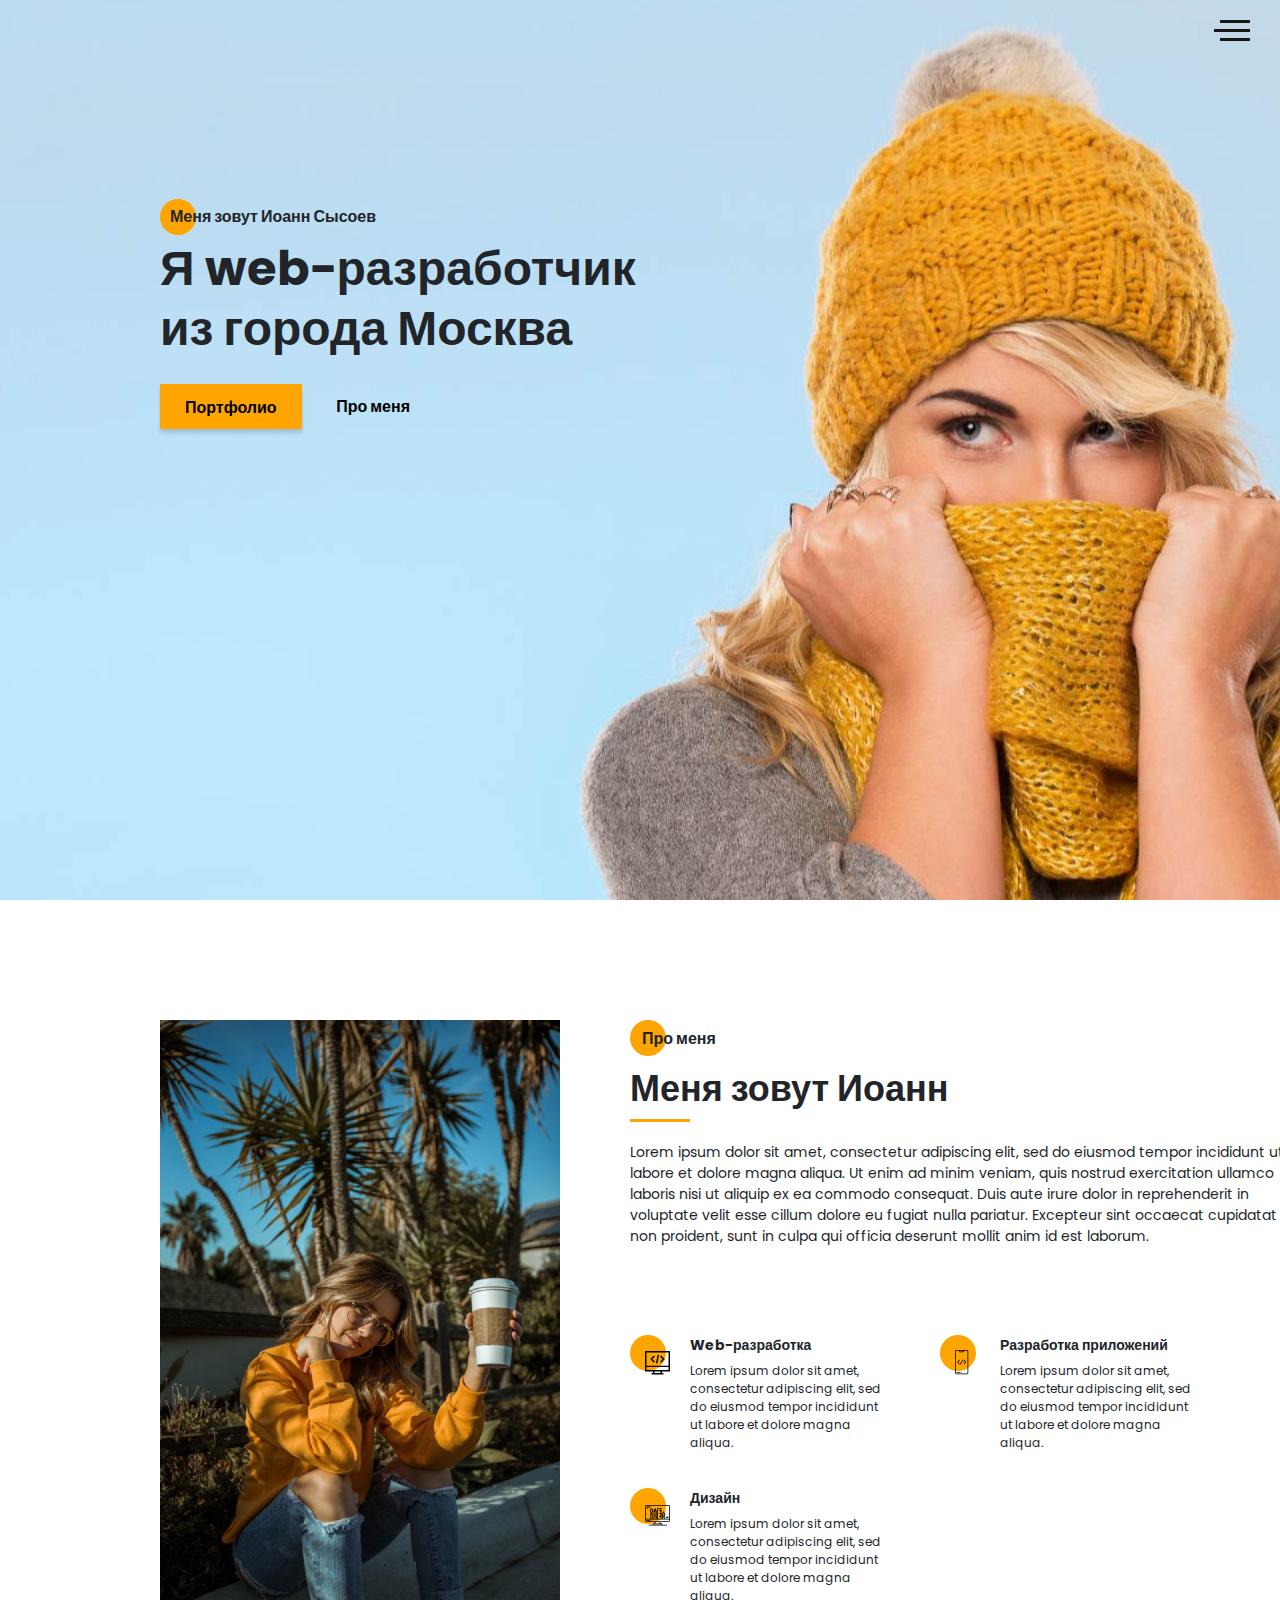
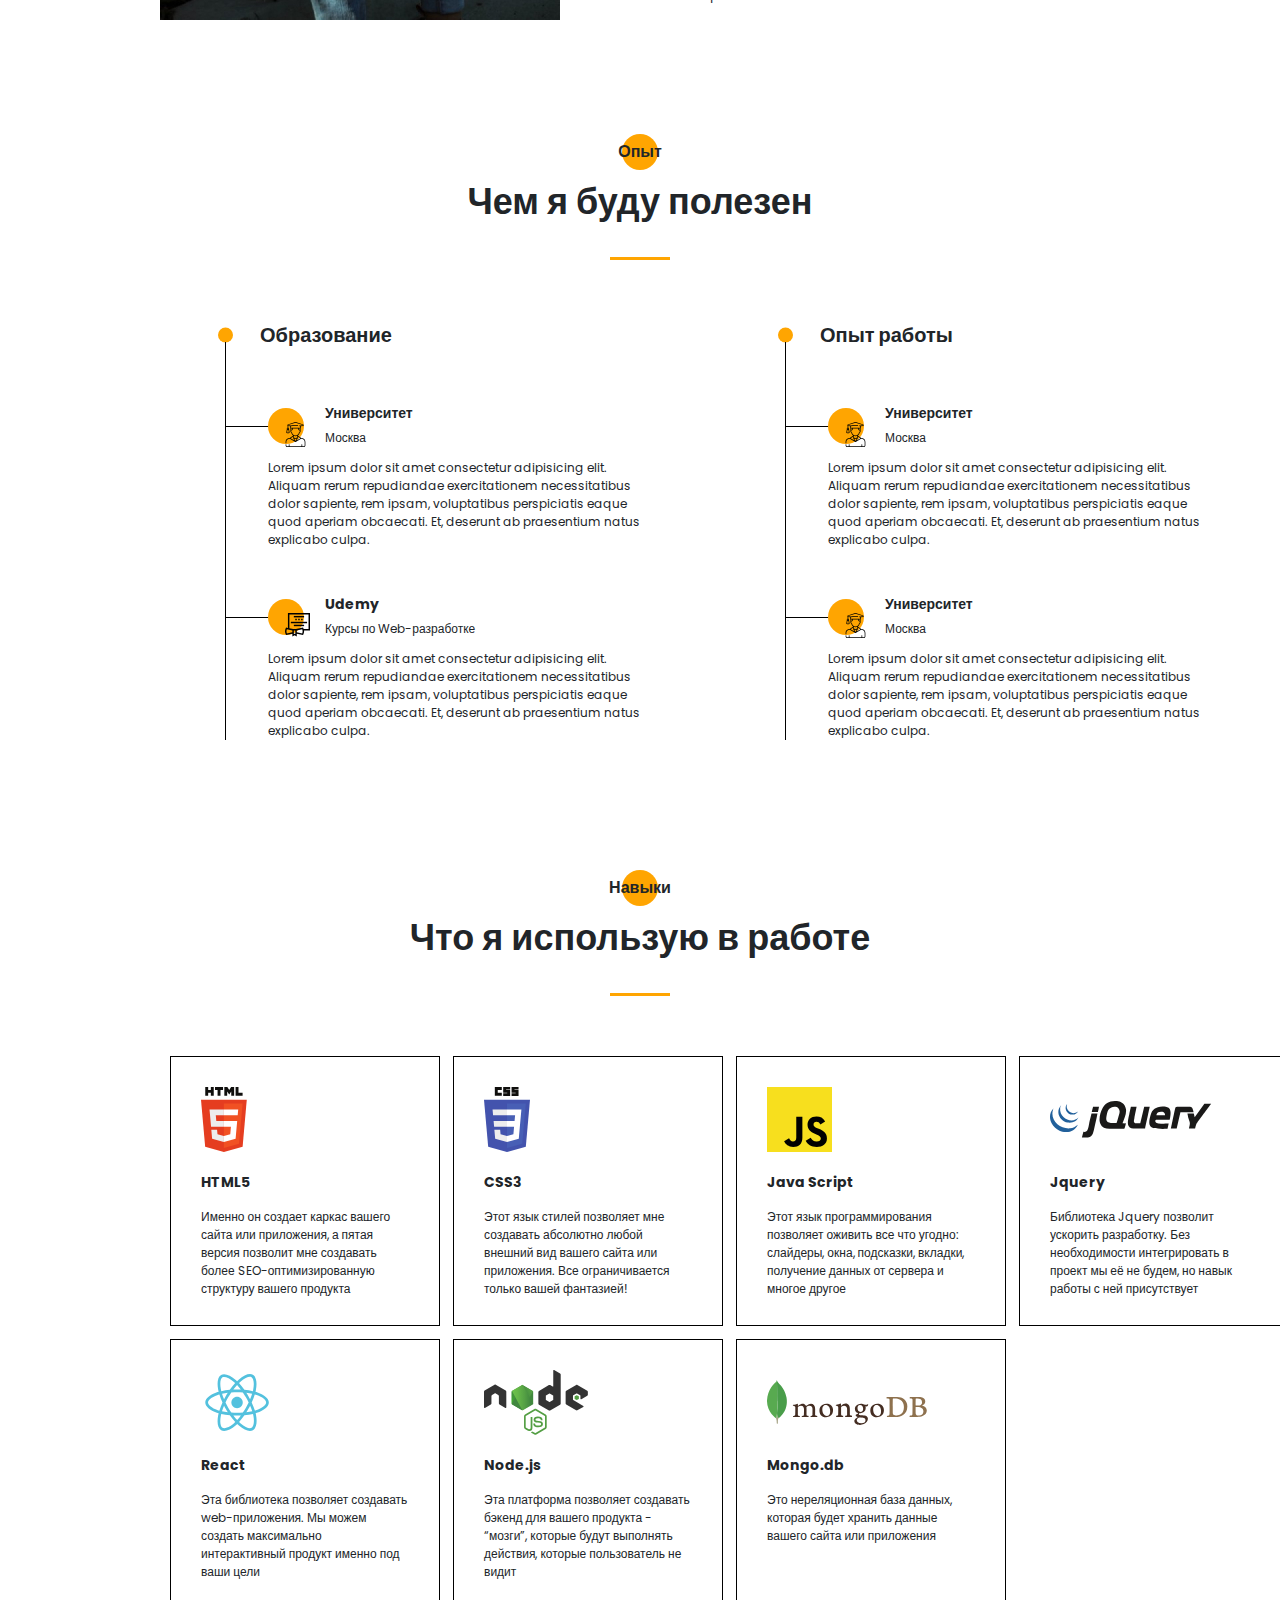
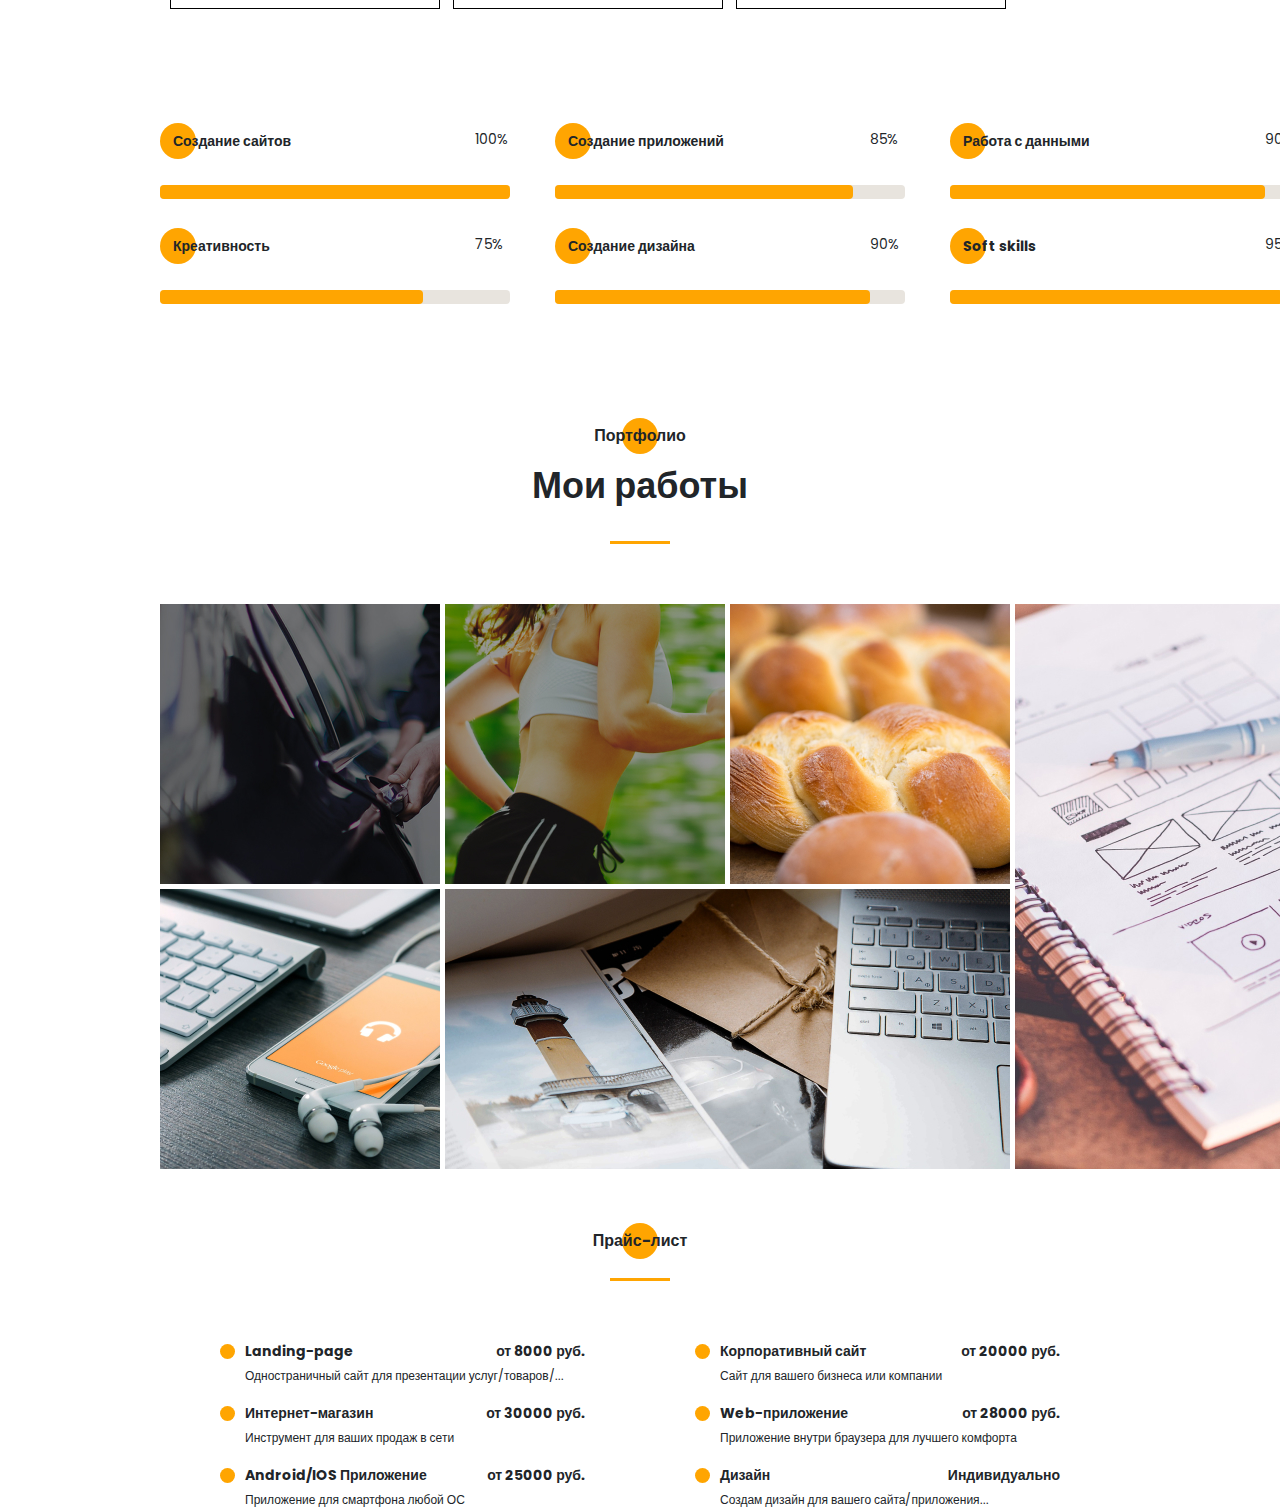
==== commit 0382e1d7: "Adaptation: 5th and 6th panels" ====
--- a/index.html
+++ b/index.html
@@ -1,71 +1,4 @@
-<!DOCTYPE html><html lang="ru"><head><meta charset="UTF-8"><meta name="viewport" content="width=device-width,initial-scale=1"><meta http-equiv="X-UA-Compatible" content="ie=edge"><title>Portfolio</title><meta name="title" content="Мое портфолио"><meta name="description" content="Здесь вы сможете ознакомиться с моими работами и узнать больше обо мне"><!-- Open Graph / Facebook --><meta property="og:type" content="website"><meta property="og:url" content="https://metatags.io/"><meta property="og:title" content="Мое портфолио"><meta property="og:description" content="Здесь вы сможете ознакомиться с моими работами и узнать больше обо мне"><meta property="og:image" content="https://metatags.io/assets/meta-tags-16a33a6a8531e519cc0936fbba0ad904e52d35f34a46c97a2c9f6f7dd7d336f2.png"><!-- Twitter --><meta property="twitter:card" content="summary_large_image"><meta property="twitter:url" content="https://metatags.io/"><meta property="twitter:title" content="Мое портфолио"><meta property="twitter:description" content="Здесь вы сможете ознакомиться с моими работами и узнать больше обо мне"><meta property="twitter:image" content="https://metatags.io/assets/meta-tags-16a33a6a8531e519cc0936fbba0ad904e52d35f34a46c97a2c9f6f7dd7d336f2.png"><!-- Favicon  --><link rel="apple-touch-icon" sizes="57x57" href="icons/favicon//apple-icon-57x57.png"><link rel="apple-touch-icon" sizes="60x60" href="icons/favicon//apple-icon-60x60.png"><link rel="apple-touch-icon" sizes="72x72" href="icons/favicon//apple-icon-72x72.png"><link rel="apple-touch-icon" sizes="76x76" href="icons/favicon//apple-icon-76x76.png"><link rel="apple-touch-icon" sizes="114x114" href="icons/favicon//apple-icon-114x114.png"><link rel="apple-touch-icon" sizes="120x120" href="icons/favicon//apple-icon-120x120.png"><link rel="apple-touch-icon" sizes="144x144" href="icons/favicon//apple-icon-144x144.png"><link rel="apple-touch-icon" sizes="152x152" href="icons/favicon//apple-icon-152x152.png"><link rel="apple-touch-icon" sizes="180x180" href="icons/favicon//apple-icon-180x180.png"><link rel="icon" type="image/png" sizes="192x192" href="icons/favicon//android-icon-192x192.png"><link rel="icon" type="image/png" sizes="32x32" href="icons/favicon//favicon-32x32.png"><link rel="icon" type="image/png" sizes="96x96" href="icons/favicon//favicon-96x96.png"><link rel="icon" type="image/png" sizes="16x16" href="icons/favicon//favicon-16x16.png"><link rel="manifest" href="icons/favicon//manifest.json"><meta name="msapplication-TileColor" content="#ffffff"><meta name="msapplication-TileImage" content="icons/favicon//ms-icon-144x144.png"><meta name="theme-color" content="#ffffff"><link rel="stylesheet" href="css/style.min.css"></head><body><aside class="sidepanel"><a href="#" class="sidepanel__link"><img src="icons/social/facebook.svg" alt="facebook"></a><a href="#" class="sidepanel__link"><img src="icons/social/instagram.svg" alt="instagram"></a><a href="#" class="sidepanel__link"><img src="icons/social/github.svg" alt="github"></a><div class="sidepanel__divider"></div><div class="sidepanel__text"><span>Социальные сети</span></div></aside><div class="menu"><div class="menu__block"><div class="menu__close"><svg width="29" height="30" viewBox="0 0 29 30" fill="none" xmlns="http://www.w3.org/2000/svg"><path d="M17.1568 14.5231L28.4489 3.23075C29.1837 2.49623 29.1837 1.30861 28.4489 0.574085C27.7144 -0.160437 26.5267 -0.160437 25.7922 0.574085L14.4998 11.8665L3.20781 0.574085C2.47295 -0.160437 1.28567 -0.160437 0.551149 0.574085C-0.183716 1.30861 -0.183716 2.49623 0.551149 3.23075L11.8432 14.5231L0.551149 25.8155C-0.183716 26.55 -0.183716 27.7376 0.551149 28.4721C0.917206 28.8385 1.39852 29.0226 1.87948 29.0226C2.36045 29.0226 2.84141 28.8385 3.20781 28.4721L14.4998 17.1798L25.7922 28.4721C26.1586 28.8385 26.6396 29.0226 27.1205 29.0226C27.6015 29.0226 28.0825 28.8385 28.4489 28.4721C29.1837 27.7376 29.1837 26.55 28.4489 25.8155L17.1568 14.5231Z" fill="black"/></svg></div><nav><ul class="menu__list"><li class="menu__link"><a href="#">ПРО МЕНЯ</a></li><li class="menu__link"><a href="#">МОЙ ОПЫТ</a></li><li class="menu__link"><a href="#">МОИ НАВЫКИ</a></li><li class="menu__link"><a href="#">МОИ РАБОТЫ</a></li><li class="menu__link"><a href="#">ПРАЙС-ЛИСТ</a></li><li class="menu__link"><a href="#">КОНТАКТЫ</a></li></ul></nav><div class="menu__social"><a href="#"><svg width="20" height="19" viewBox="0 0 20 19" fill="none" xmlns="http://www.w3.org/2000/svg"><path d="M10 0C4.475 0 0 4.36167 0 9.74107C0 14.0457 2.865 17.6962 6.8375 18.9832C7.3375 19.0749 7.52083 18.7734 7.52083 18.5148C7.52083 18.2835 7.5125 17.6706 7.50833 16.8585C4.72667 17.4459 4.14 15.5517 4.14 15.5517C3.685 14.4274 3.0275 14.1267 3.0275 14.1267C2.12167 13.5228 3.0975 13.5352 3.0975 13.5352C4.10167 13.603 4.62917 14.5389 4.62917 14.5389C5.52083 16.0283 6.97 15.5979 7.54167 15.3493C7.63167 14.719 7.88917 14.2903 8.175 14.0466C5.95417 13.8029 3.62 12.9652 3.62 9.23304C3.62 8.16988 4.0075 7.30085 4.64917 6.61934C4.53667 6.37317 4.19917 5.3827 4.73667 4.04116C4.73667 4.04116 5.57417 3.78012 7.48667 5.03988C8.28667 4.82345 9.13667 4.71606 9.98667 4.7111C10.8367 4.71606 11.6867 4.82345 12.4867 5.03988C14.3867 3.78012 15.2242 4.04116 15.2242 4.04116C15.7617 5.3827 15.4242 6.37317 15.3242 6.61934C15.9617 7.30085 16.3492 8.16988 16.3492 9.23304C16.3492 12.9752 14.0117 13.7987 11.7867 14.0383C12.1367 14.3307 12.4617 14.928 12.4617 15.8408C12.4617 17.1444 12.4492 18.1918 12.4492 18.5082C12.4492 18.7635 12.6242 19.0683 13.1367 18.9708C17.1375 17.692 20 14.0391 20 9.74107C20 4.36167 15.5225 0 10 0Z" fill="#212121"/></svg> </a><a href="#"><svg width="20" height="20" viewBox="0 0 20 20" fill="none" xmlns="http://www.w3.org/2000/svg"><path d="M13.7495 0L6.24951 0C2.79826 0 -0.000488281 2.79875 -0.000488281 6.25L-0.000488281 13.75C-0.000488281 17.2013 2.79826 20 6.24951 20L13.7495 20C17.2008 20 19.9995 17.2013 19.9995 13.75L19.9995 6.25C19.9995 2.79875 17.2008 0 13.7495 0ZM18.1245 13.75C18.1245 16.1625 16.162 18.125 13.7495 18.125L6.24951 18.125C3.83701 18.125 1.87451 16.1625 1.87451 13.75L1.87451 6.25C1.87451 3.8375 3.83701 1.875 6.24951 1.875L13.7495 1.875C16.162 1.875 18.1245 3.8375 18.1245 6.25L18.1245 13.75Z" fill="black"/><path d="M9.99951 5C7.23826 5 4.99951 7.23875 4.99951 10C4.99951 12.7613 7.23826 15 9.99951 15C12.7608 15 14.9995 12.7613 14.9995 10C14.9995 7.23875 12.7608 5 9.99951 5ZM9.99951 13.125C8.27701 13.125 6.87451 11.7225 6.87451 10C6.87451 8.27625 8.27701 6.875 9.99951 6.875C11.722 6.875 13.1245 8.27625 13.1245 10C13.1245 11.7225 11.722 13.125 9.99951 13.125Z" fill="black"/><path d="M15.3745 5.29123C15.7425 5.29123 16.0408 4.99295 16.0408 4.62499C16.0408 4.25703 15.7425 3.95874 15.3745 3.95874C15.0065 3.95874 14.7083 4.25703 14.7083 4.62499C14.7083 4.99295 15.0065 5.29123 15.3745 5.29123Z" fill="black"/></svg> </a><a href="#"><svg width="20" height="20" viewBox="0 0 20 20" fill="none" xmlns="http://www.w3.org/2000/svg"><path d="M17.0698 0L2.9292 0C1.3139 0 -0.000488281 1.31439 -0.000488281 2.92969L-0.000488281 17.0703C-0.000488281 18.6856 1.3139 20 2.9292 20L8.82764 20L8.82764 12.9297L6.48389 12.9297L6.48389 9.41406L8.82764 9.41406L8.82764 7.03125C8.82764 5.09262 10.4046 3.51563 12.3433 3.51563L15.8979 3.51563L15.8979 7.03125L12.3433 7.03125L12.3433 9.41406L15.8979 9.41406L15.312 12.9297L12.3433 12.9297L12.3433 20L17.0698 20C18.6851 20 19.9995 18.6856 19.9995 17.0703L19.9995 2.92969C19.9995 1.31439 18.6851 0 17.0698 0Z" fill="black"/></svg></a></div></div><div class="menu__overlay"></div></div><section class="promo"><div class="hamburger"><span></span> <span class="long"></span> <span></span></div><div class="container"><div class="title title_fz16 promo__subtitle">Меня зовут Иоанн Сысоев</div><h1 class="title title_fz48 promo__title">Я web-разработчик из города Москва</h1><div class="promo__btns"><a href="#" class="promo__link btn">Портфолио</a> <a href="#" class="promo__link">Про меня</a></div></div></section><section class="about"><div class="container"><div class="about__wrapper"><div class="about__photo"><img src="img/main_photo.jpg" alt="photo"></div><div class="about__descr"><h2 class="title title_fz16 about__title">Про меня</h2><div class="title title_fz36 about__subtitle">Меня зовут Иоанн</div><div class="divider"></div><p class="about__text">Lorem ipsum dolor sit amet, consectetur adipiscing elit, sed do eiusmod tempor incididunt ut labore et dolore magna aliqua. Ut enim ad minim veniam, quis nostrud exercitation ullamco laboris nisi ut aliquip ex ea commodo consequat. Duis aute irure dolor in reprehenderit in voluptate velit esse cillum dolore eu fugiat nulla pariatur. Excepteur sint occaecat cupidatat non proident, sunt in culpa qui officia deserunt mollit anim id est laborum.</p></div><div class="about__skills"><div class="about__skills-item"><div class="about__skills-circle"><img src="icons/about_me/web_development.svg" alt="web-dev"></div><div><div class="title title_fz14">Web-разработка</div><div class="about__skills-text">Lorem ipsum dolor sit amet, consectetur adipiscing elit, sed do eiusmod tempor incididunt ut labore et dolore magna aliqua.</div></div></div><div class="about__skills-item"><div class="about__skills-circle"><img src="icons/about_me/mobile_dev.svg" alt="mobile-dev"></div><div><div class="title title_fz14">Разработка приложений</div><div class="about__skills-text">Lorem ipsum dolor sit amet, consectetur adipiscing elit, sed do eiusmod tempor incididunt ut labore et dolore magna aliqua.</div></div></div><div class="about__skills-item"><div class="about__skills-circle"><img src="icons/about_me/design.svg" alt="design"></div><div><div class="title title_fz14">Дизайн</div><div class="about__skills-text">Lorem ipsum dolor sit amet, consectetur adipiscing elit, sed do eiusmod tempor incididunt ut labore et dolore magna aliqua.</div></div></div></div></div></div></section><section class="resume"><div class="container"><h2 class="title title_fz16 title__section-title">Опыт</h2><div class="title title_fz36 title__section-subtitle">Чем я буду полезен</div><div class="divider"></div><div class="resume__wrapper"><div class="resume__column"><h3 class="title title_fz20 resume__column-title">Образование</h3><ul><li><div class="resume__item"><div class="resume__item-head"><div class="resume__item-icon"><img src="icons/experience/university.svg" alt="university"></div><h4 class="title title_fz14">Университет</h4><div class="resume__item-location">Москва</div></div><div class="resume__item-body">Lorem ipsum dolor sit amet consectetur adipisicing elit. Aliquam rerum repudiandae exercitationem necessitatibus dolor sapiente, rem ipsam, voluptatibus perspiciatis eaque quod aperiam obcaecati. Et, deserunt ab praesentium natus explicabo culpa.</div></div></li><li><div class="resume__item"><div class="resume__item-head"><div class="resume__item-icon"><img src="icons/experience/courses.svg" alt="courses"></div><h4 class="title title_fz14">Udemy</h4><div class="resume__item-location">Курсы по Web-разработке</div></div><div class="resume__item-body">Lorem ipsum dolor sit amet consectetur adipisicing elit. Aliquam rerum repudiandae exercitationem necessitatibus dolor sapiente, rem ipsam, voluptatibus perspiciatis eaque quod aperiam obcaecati. Et, deserunt ab praesentium natus explicabo culpa.</div></div></li></ul></div><div class="resume__column"><h3 class="title title_fz20 resume__column-title">Опыт работы</h3><ul><li><div class="resume__item"><div class="resume__item-head"><div class="resume__item-icon"><img src="icons/experience/university.svg" alt="university"></div><h4 class="title title_fz14">Университет</h4><div class="resume__item-location">Москва</div></div><div class="resume__item-body">Lorem ipsum dolor sit amet consectetur adipisicing elit. Aliquam rerum repudiandae exercitationem necessitatibus dolor sapiente, rem ipsam, voluptatibus perspiciatis eaque quod aperiam obcaecati. Et, deserunt ab praesentium natus explicabo culpa.</div></div></li><li><div class="resume__item"><div class="resume__item-head"><div class="resume__item-icon"><img src="icons/experience/university.svg" alt="university"></div><h4 class="title title_fz14">Университет</h4><div class="resume__item-location">Москва</div></div><div class="resume__item-body">Lorem ipsum dolor sit amet consectetur adipisicing elit. Aliquam rerum repudiandae exercitationem necessitatibus dolor sapiente, rem ipsam, voluptatibus perspiciatis eaque quod aperiam obcaecati. Et, deserunt ab praesentium natus explicabo culpa.</div></div></li></ul></div></div></div></section><section class="skills"><div class="container"><h2 class="title title_fz16 title__section-title">Навыки</h2><div class="title title_fz36 title__section-subtitle">Что я использую в работе</div><div class="divider"></div><div class="skills__items"><div class="skills__item"><div class="skills__item-img"><img src="icons/skills/html5.svg" alt="html5"></div><h3 class="title title_fz14">HTML5</h3><p>Именно он создает каркас вашего сайта или приложения, а пятая версия позволит мне создавать более SEO-оптимизированную структуру вашего продукта</p></div><div class="skills__item"><div class="skills__item-img"><img src="icons/skills/css3.svg" alt="css3"></div><h3 class="title title_fz14">CSS3</h3><p>Этот язык стилей позволяет мне создавать абсолютно любой внешний вид вашего сайта или приложения. Все ограничивается только вашей фантазией!</p></div><div class="skills__item"><div class="skills__item-img"><img src="icons/skills/js.svg" alt="java script"></div><h3 class="title title_fz14">Java Script</h3><p>Этот язык программирования позволяет оживить все что угодно: слайдеры, окна, подсказки, вкладки, получение данных от сервера и многое другое</p></div><div class="skills__item"><div class="skills__item-img"><img src="icons/skills/jquery.svg" alt="Jquery"></div><h3 class="title title_fz14">Jquery</h3><p>Библиотека Jquery позволит ускорить разработку. Без необходимости интегрировать в проект мы её не будем, но навык работы с ней присутствует</p></div><div class="skills__item"><div class="skills__item-img"><img src="icons/skills/react.svg" alt="React"></div><h3 class="title title_fz14">React</h3><p>Эта библиотека позволяет создавать web-приложения. Мы можем создать максимально интерактивный продукт именно под ваши цели</p></div><div class="skills__item"><div class="skills__item-img"><img src="icons/skills/node.js.svg" alt="Node.js"></div><h3 class="title title_fz14">Node.js</h3><p>Эта платформа позволяет создавать бэкенд для вашего продукта - “мозги”, которые будут выполнять действия, которые пользователь не видит</p></div><div class="skills__item"><div class="skills__item-img"><img src="icons/skills/mongo.db.svg" alt="Mongo.db"></div><h3 class="title title_fz14">Mongo.db</h3><p>Это нереляционная база данных, которая будет хранить данные вашего сайта или приложения</p></div></div><div class="skills__ratings"><div class="skills__ratings-item"><div class="title title_fz14 skills__ratings-title">Создание сайтов</div><div class="skills__ratings-counter">100%</div><div class="skills__ratings-line"><span></span></div></div><div class="skills__ratings-item"><div class="title title_fz14 skills__ratings-title">Создание приложений</div><div class="skills__ratings-counter">85%</div><div class="skills__ratings-line"><span></span></div></div><div class="skills__ratings-item"><div class="title title_fz14 skills__ratings-title">Работа с данными</div><div class="skills__ratings-counter">90%</div><div class="skills__ratings-line"><span></span></div></div><div class="skills__ratings-item"><div class="title title_fz14 skills__ratings-title">Креативность</div><div class="skills__ratings-counter">75%</div><div class="skills__ratings-line"><span></span></div></div><div class="skills__ratings-item"><div class="title title_fz14 skills__ratings-title">Создание дизайна</div><div class="skills__ratings-counter">90%</div><div class="skills__ratings-line"><span></span></div></div><div class="skills__ratings-item"><div class="title title_fz14 skills__ratings-title">Soft skills</div><div class="skills__ratings-counter">95%</div><div class="skills__ratings-line"><span></span></div></div></div></div></section><!-- <section class="portfolio">
-        <div class="container">
-            <h2 class="title title_fz16 title__section-title">Портфолио</h2>
-            <div class="title title_fz36 title__section-subtitle">Мои работы</div>
-            <div class="divider"></div>
-
-            <div class="portfolio__wrapper">
-                <a href="/uber" class="portfolio__item">
-                    <img src="img/works/uber.jpg" alt="uber">
-                </a>
-                <a href="/pulse" class="portfolio__item">
-                    <img src="img/works/pulse.jpg" alt="pulse">
-                </a>
-                <a href="#" class="portfolio__item">
-                    <img src="img/works/bread.jpg" alt="bread">
-                </a>
-                <a href="#" class="portfolio__item vertical">
-                    <img src="img/works/plans.jpg" alt="plans">
-                </a>
-                <a href="#" class="portfolio__item">
-                    <img src="img/works/ipad.jpg" alt="ipad">
-                </a>
-                <a href="#" class="portfolio__item horizonal">
-                    <img src="img/works/mac.jpg" alt="mac">
-                </a>
-            </div>
-        </div>
-    </section> --><!-- <section class="pricelist">
-        <div class="container">
-            <h2 class="title title_fz16 title__section-title">Прайс-лист</h2>
-            <div class="divider"></div>
-
-            <div class="pricelist__wrapper">            
-                <div class="pricelist__item">
-                    <div class="pricelist__item-name">Landing-page</div>
-                    <div class=" pricelist__item-price">от 8000 руб.</div>
-                    <div class="pricelist__item-descr">Одностраничный сайт для презентации услуг/товаров/...</div>
-                </div>
-                <div class="pricelist__item">
-                    <div class="pricelist__item-name">Корпоративный сайт</div>
-                    <div class="pricelist__item-price">от 20000 руб.</div>
-                    <div class="pricelist__item-descr">Сайт для вашего бизнеса или компании</div>
-                </div>
-                <div class="pricelist__item">
-                    <div class="pricelist__item-name">Интернет-магазин</div>
-                    <div class="pricelist__item-price">от 30000 руб.</div>
-                    <div class="pricelist__item-descr">Инструмент для ваших продаж в сети</div>
-                </div>
-            
-            
-                <div class="pricelist__item">
-                    <div class="pricelist__item-name">Web-приложение</div>
-                    <div class="pricelist__item-price">от 28000 руб.</div>
-                    <div class="pricelist__item-descr">Приложение внутри браузера для лучшего комфорта</div>
-                </div>
-                <div class="pricelist__item">
-                    <div class="pricelist__item-name">Android/IOS Приложение</div>
-                    <div class="pricelist__item-price">от 25000 руб.</div>
-                    <div class="pricelist__item-descr">Приложение для смартфона любой ОС</div>
-                </div>
-                <div class="pricelist__item">
-                    <div class="pricelist__item-name">Дизайн</div>
-                    <div class="pricelist__item-price">Индивидуально</div>
-                    <div class="pricelist__item-descr">Создам дизайн для вашего сайта/приложения...</div>
-                </div>            
-            </div>
-        </div>
-    </section> --><!-- <section class="contacts">
+<!DOCTYPE html><html lang="ru"><head><meta charset="UTF-8"><meta name="viewport" content="width=device-width,initial-scale=1"><meta http-equiv="X-UA-Compatible" content="ie=edge"><title>Portfolio</title><meta name="title" content="Мое портфолио"><meta name="description" content="Здесь вы сможете ознакомиться с моими работами и узнать больше обо мне"><!-- Open Graph / Facebook --><meta property="og:type" content="website"><meta property="og:url" content="https://metatags.io/"><meta property="og:title" content="Мое портфолио"><meta property="og:description" content="Здесь вы сможете ознакомиться с моими работами и узнать больше обо мне"><meta property="og:image" content="https://metatags.io/assets/meta-tags-16a33a6a8531e519cc0936fbba0ad904e52d35f34a46c97a2c9f6f7dd7d336f2.png"><!-- Twitter --><meta property="twitter:card" content="summary_large_image"><meta property="twitter:url" content="https://metatags.io/"><meta property="twitter:title" content="Мое портфолио"><meta property="twitter:description" content="Здесь вы сможете ознакомиться с моими работами и узнать больше обо мне"><meta property="twitter:image" content="https://metatags.io/assets/meta-tags-16a33a6a8531e519cc0936fbba0ad904e52d35f34a46c97a2c9f6f7dd7d336f2.png"><!-- Favicon  --><link rel="apple-touch-icon" sizes="57x57" href="icons/favicon//apple-icon-57x57.png"><link rel="apple-touch-icon" sizes="60x60" href="icons/favicon//apple-icon-60x60.png"><link rel="apple-touch-icon" sizes="72x72" href="icons/favicon//apple-icon-72x72.png"><link rel="apple-touch-icon" sizes="76x76" href="icons/favicon//apple-icon-76x76.png"><link rel="apple-touch-icon" sizes="114x114" href="icons/favicon//apple-icon-114x114.png"><link rel="apple-touch-icon" sizes="120x120" href="icons/favicon//apple-icon-120x120.png"><link rel="apple-touch-icon" sizes="144x144" href="icons/favicon//apple-icon-144x144.png"><link rel="apple-touch-icon" sizes="152x152" href="icons/favicon//apple-icon-152x152.png"><link rel="apple-touch-icon" sizes="180x180" href="icons/favicon//apple-icon-180x180.png"><link rel="icon" type="image/png" sizes="192x192" href="icons/favicon//android-icon-192x192.png"><link rel="icon" type="image/png" sizes="32x32" href="icons/favicon//favicon-32x32.png"><link rel="icon" type="image/png" sizes="96x96" href="icons/favicon//favicon-96x96.png"><link rel="icon" type="image/png" sizes="16x16" href="icons/favicon//favicon-16x16.png"><link rel="manifest" href="icons/favicon//manifest.json"><meta name="msapplication-TileColor" content="#ffffff"><meta name="msapplication-TileImage" content="icons/favicon//ms-icon-144x144.png"><meta name="theme-color" content="#ffffff"><link rel="stylesheet" href="css/style.min.css"></head><body><aside class="sidepanel"><a href="#" class="sidepanel__link"><img src="icons/social/facebook.svg" alt="facebook"></a><a href="#" class="sidepanel__link"><img src="icons/social/instagram.svg" alt="instagram"></a><a href="#" class="sidepanel__link"><img src="icons/social/github.svg" alt="github"></a><div class="sidepanel__divider"></div><div class="sidepanel__text"><span>Социальные сети</span></div></aside><div class="menu"><div class="menu__block"><div class="menu__close"><svg width="29" height="30" viewBox="0 0 29 30" fill="none" xmlns="http://www.w3.org/2000/svg"><path d="M17.1568 14.5231L28.4489 3.23075C29.1837 2.49623 29.1837 1.30861 28.4489 0.574085C27.7144 -0.160437 26.5267 -0.160437 25.7922 0.574085L14.4998 11.8665L3.20781 0.574085C2.47295 -0.160437 1.28567 -0.160437 0.551149 0.574085C-0.183716 1.30861 -0.183716 2.49623 0.551149 3.23075L11.8432 14.5231L0.551149 25.8155C-0.183716 26.55 -0.183716 27.7376 0.551149 28.4721C0.917206 28.8385 1.39852 29.0226 1.87948 29.0226C2.36045 29.0226 2.84141 28.8385 3.20781 28.4721L14.4998 17.1798L25.7922 28.4721C26.1586 28.8385 26.6396 29.0226 27.1205 29.0226C27.6015 29.0226 28.0825 28.8385 28.4489 28.4721C29.1837 27.7376 29.1837 26.55 28.4489 25.8155L17.1568 14.5231Z" fill="black"/></svg></div><nav><ul class="menu__list"><li class="menu__link"><a href="#">ПРО МЕНЯ</a></li><li class="menu__link"><a href="#">МОЙ ОПЫТ</a></li><li class="menu__link"><a href="#">МОИ НАВЫКИ</a></li><li class="menu__link"><a href="#">МОИ РАБОТЫ</a></li><li class="menu__link"><a href="#">ПРАЙС-ЛИСТ</a></li><li class="menu__link"><a href="#">КОНТАКТЫ</a></li></ul></nav><div class="menu__social"><a href="#"><svg width="20" height="" viewBox="0 0 20 19" fill="none" xmlns="http://www.w3.org/2000/svg"><path d="M10 0C4.475 0 0 4.36167 0 9.74107C0 14.0457 2.865 17.6962 6.8375 18.9832C7.3375 19.0749 7.52083 18.7734 7.52083 18.5148C7.52083 18.2835 7.5125 17.6706 7.50833 16.8585C4.72667 17.4459 4.14 15.5517 4.14 15.5517C3.685 14.4274 3.0275 14.1267 3.0275 14.1267C2.12167 13.5228 3.0975 13.5352 3.0975 13.5352C4.10167 13.603 4.62917 14.5389 4.62917 14.5389C5.52083 16.0283 6.97 15.5979 7.54167 15.3493C7.63167 14.719 7.88917 14.2903 8.175 14.0466C5.95417 13.8029 3.62 12.9652 3.62 9.23304C3.62 8.16988 4.0075 7.30085 4.64917 6.61934C4.53667 6.37317 4.19917 5.3827 4.73667 4.04116C4.73667 4.04116 5.57417 3.78012 7.48667 5.03988C8.28667 4.82345 9.13667 4.71606 9.98667 4.7111C10.8367 4.71606 11.6867 4.82345 12.4867 5.03988C14.3867 3.78012 15.2242 4.04116 15.2242 4.04116C15.7617 5.3827 15.4242 6.37317 15.3242 6.61934C15.9617 7.30085 16.3492 8.16988 16.3492 9.23304C16.3492 12.9752 14.0117 13.7987 11.7867 14.0383C12.1367 14.3307 12.4617 14.928 12.4617 15.8408C12.4617 17.1444 12.4492 18.1918 12.4492 18.5082C12.4492 18.7635 12.6242 19.0683 13.1367 18.9708C17.1375 17.692 20 14.0391 20 9.74107C20 4.36167 15.5225 0 10 0Z" fill="#212121"/></svg> </a><a href="#"><svg width="20" height="20" viewBox="0 0 20 20" fill="none" xmlns="http://www.w3.org/2000/svg"><path d="M13.7495 0L6.24951 0C2.79826 0 -0.000488281 2.79875 -0.000488281 6.25L-0.000488281 13.75C-0.000488281 17.2013 2.79826 20 6.24951 20L13.7495 20C17.2008 20 19.9995 17.2013 19.9995 13.75L19.9995 6.25C19.9995 2.79875 17.2008 0 13.7495 0ZM18.1245 13.75C18.1245 16.1625 16.162 18.125 13.7495 18.125L6.24951 18.125C3.83701 18.125 1.87451 16.1625 1.87451 13.75L1.87451 6.25C1.87451 3.8375 3.83701 1.875 6.24951 1.875L13.7495 1.875C16.162 1.875 18.1245 3.8375 18.1245 6.25L18.1245 13.75Z" fill="black"/><path d="M9.99951 5C7.23826 5 4.99951 7.23875 4.99951 10C4.99951 12.7613 7.23826 15 9.99951 15C12.7608 15 14.9995 12.7613 14.9995 10C14.9995 7.23875 12.7608 5 9.99951 5ZM9.99951 13.125C8.27701 13.125 6.87451 11.7225 6.87451 10C6.87451 8.27625 8.27701 6.875 9.99951 6.875C11.722 6.875 13.1245 8.27625 13.1245 10C13.1245 11.7225 11.722 13.125 9.99951 13.125Z" fill="black"/><path d="M15.3745 5.29123C15.7425 5.29123 16.0408 4.99295 16.0408 4.62499C16.0408 4.25703 15.7425 3.95874 15.3745 3.95874C15.0065 3.95874 14.7083 4.25703 14.7083 4.62499C14.7083 4.99295 15.0065 5.29123 15.3745 5.29123Z" fill="black"/></svg> </a><a href="#"><svg width="20" height="20" viewBox="0 0 20 20" fill="none" xmlns="http://www.w3.org/2000/svg"><path d="M17.0698 0L2.9292 0C1.3139 0 -0.000488281 1.31439 -0.000488281 2.92969L-0.000488281 17.0703C-0.000488281 18.6856 1.3139 20 2.9292 20L8.82764 20L8.82764 12.9297L6.48389 12.9297L6.48389 9.41406L8.82764 9.41406L8.82764 7.03125C8.82764 5.09262 10.4046 3.51563 12.3433 3.51563L15.8979 3.51563L15.8979 7.03125L12.3433 7.03125L12.3433 9.41406L15.8979 9.41406L15.312 12.9297L12.3433 12.9297L12.3433 20L17.0698 20C18.6851 20 19.9995 18.6856 19.9995 17.0703L19.9995 2.92969C19.9995 1.31439 18.6851 0 17.0698 0Z" fill="black"/></svg></a></div></div><div class="menu__overlay"></div></div><section class="promo"><div class="hamburger"><span></span> <span class="long"></span> <span></span></div><div class="container"><div class="title title_fz16 promo__subtitle">Меня зовут Иоанн Сысоев</div><h1 class="title title_fz48 promo__title">Я web-разработчик из города Москва</h1><div class="promo__btns"><a href="#" class="promo__link btn">Портфолио</a> <a href="#" class="promo__link">Про меня</a></div></div></section><section class="about"><div class="container"><div class="about__wrapper"><div class="about__photo"><img src="img/main_photo.jpg" alt="photo"></div><div class="about__descr"><h2 class="title title_fz16 about__title">Про меня</h2><div class="title title_fz36 about__subtitle">Меня зовут Иоанн</div><div class="divider"></div><p class="about__text">Lorem ipsum dolor sit amet, consectetur adipiscing elit, sed do eiusmod tempor incididunt ut labore et dolore magna aliqua. Ut enim ad minim veniam, quis nostrud exercitation ullamco laboris nisi ut aliquip ex ea commodo consequat. Duis aute irure dolor in reprehenderit in voluptate velit esse cillum dolore eu fugiat nulla pariatur. Excepteur sint occaecat cupidatat non proident, sunt in culpa qui officia deserunt mollit anim id est laborum.</p></div><div class="about__skills"><div class="about__skills-item"><div class="about__skills-circle"><img src="icons/about_me/web_development.svg" alt="web-dev"></div><div><div class="title title_fz14">Web-разработка</div><div class="about__skills-text">Lorem ipsum dolor sit amet, consectetur adipiscing elit, sed do eiusmod tempor incididunt ut labore et dolore magna aliqua.</div></div></div><div class="about__skills-item"><div class="about__skills-circle"><img src="icons/about_me/mobile_dev.svg" alt="mobile-dev"></div><div><div class="title title_fz14">Разработка приложений</div><div class="about__skills-text">Lorem ipsum dolor sit amet, consectetur adipiscing elit, sed do eiusmod tempor incididunt ut labore et dolore magna aliqua.</div></div></div><div class="about__skills-item"><div class="about__skills-circle"><img src="icons/about_me/design.svg" alt="design"></div><div><div class="title title_fz14">Дизайн</div><div class="about__skills-text">Lorem ipsum dolor sit amet, consectetur adipiscing elit, sed do eiusmod tempor incididunt ut labore et dolore magna aliqua.</div></div></div></div></div></div></section><section class="resume"><div class="container"><h2 class="title title_fz16 title__section-title">Опыт</h2><div class="title title_fz36 title__section-subtitle">Чем я буду полезен</div><div class="divider"></div><div class="resume__wrapper"><div class="resume__column"><h3 class="title title_fz20 resume__column-title">Образование</h3><ul><li><div class="resume__item"><div class="resume__item-head"><div class="resume__item-icon"><img src="icons/experience/university.svg" alt="university"></div><h4 class="title title_fz14">Университет</h4><div class="resume__item-location">Москва</div></div><div class="resume__item-body">Lorem ipsum dolor sit amet consectetur adipisicing elit. Aliquam rerum repudiandae exercitationem necessitatibus dolor sapiente, rem ipsam, voluptatibus perspiciatis eaque quod aperiam obcaecati. Et, deserunt ab praesentium natus explicabo culpa.</div></div></li><li><div class="resume__item"><div class="resume__item-head"><div class="resume__item-icon"><img src="icons/experience/courses.svg" alt="courses"></div><h4 class="title title_fz14">Udemy</h4><div class="resume__item-location">Курсы по Web-разработке</div></div><div class="resume__item-body">Lorem ipsum dolor sit amet consectetur adipisicing elit. Aliquam rerum repudiandae exercitationem necessitatibus dolor sapiente, rem ipsam, voluptatibus perspiciatis eaque quod aperiam obcaecati. Et, deserunt ab praesentium natus explicabo culpa.</div></div></li></ul></div><div class="resume__column"><h3 class="title title_fz20 resume__column-title">Опыт работы</h3><ul><li><div class="resume__item"><div class="resume__item-head"><div class="resume__item-icon"><img src="icons/experience/university.svg" alt="university"></div><h4 class="title title_fz14">Университет</h4><div class="resume__item-location">Москва</div></div><div class="resume__item-body">Lorem ipsum dolor sit amet consectetur adipisicing elit. Aliquam rerum repudiandae exercitationem necessitatibus dolor sapiente, rem ipsam, voluptatibus perspiciatis eaque quod aperiam obcaecati. Et, deserunt ab praesentium natus explicabo culpa.</div></div></li><li><div class="resume__item"><div class="resume__item-head"><div class="resume__item-icon"><img src="icons/experience/university.svg" alt="university"></div><h4 class="title title_fz14">Университет</h4><div class="resume__item-location">Москва</div></div><div class="resume__item-body">Lorem ipsum dolor sit amet consectetur adipisicing elit. Aliquam rerum repudiandae exercitationem necessitatibus dolor sapiente, rem ipsam, voluptatibus perspiciatis eaque quod aperiam obcaecati. Et, deserunt ab praesentium natus explicabo culpa.</div></div></li></ul></div></div></div></section><section class="skills"><div class="container"><h2 class="title title_fz16 title__section-title">Навыки</h2><div class="title title_fz36 title__section-subtitle">Что я использую в работе</div><div class="divider"></div><div class="skills__items"><div class="skills__item"><div class="skills__item-img"><img src="icons/skills/html5.svg" alt="html5"></div><h3 class="title title_fz14">HTML5</h3><p>Именно он создает каркас вашего сайта или приложения, а пятая версия позволит мне создавать более SEO-оптимизированную структуру вашего продукта</p></div><div class="skills__item"><div class="skills__item-img"><img src="icons/skills/css3.svg" alt="css3"></div><h3 class="title title_fz14">CSS3</h3><p>Этот язык стилей позволяет мне создавать абсолютно любой внешний вид вашего сайта или приложения. Все ограничивается только вашей фантазией!</p></div><div class="skills__item"><div class="skills__item-img"><img src="icons/skills/js.svg" alt="java script"></div><h3 class="title title_fz14">Java Script</h3><p>Этот язык программирования позволяет оживить все что угодно: слайдеры, окна, подсказки, вкладки, получение данных от сервера и многое другое</p></div><div class="skills__item"><div class="skills__item-img"><img src="icons/skills/jquery.svg" alt="Jquery"></div><h3 class="title title_fz14">Jquery</h3><p>Библиотека Jquery позволит ускорить разработку. Без необходимости интегрировать в проект мы её не будем, но навык работы с ней присутствует</p></div><div class="skills__item"><div class="skills__item-img"><img src="icons/skills/react.svg" alt="React"></div><h3 class="title title_fz14">React</h3><p>Эта библиотека позволяет создавать web-приложения. Мы можем создать максимально интерактивный продукт именно под ваши цели</p></div><div class="skills__item"><div class="skills__item-img"><img src="icons/skills/node.js.svg" alt="Node.js"></div><h3 class="title title_fz14">Node.js</h3><p>Эта платформа позволяет создавать бэкенд для вашего продукта - “мозги”, которые будут выполнять действия, которые пользователь не видит</p></div><div class="skills__item"><div class="skills__item-img"><img src="icons/skills/mongo.db.svg" alt="Mongo.db"></div><h3 class="title title_fz14">Mongo.db</h3><p>Это нереляционная база данных, которая будет хранить данные вашего сайта или приложения</p></div></div><div class="skills__ratings"><div class="skills__ratings-item"><div class="title title_fz14 skills__ratings-title">Создание сайтов</div><div class="skills__ratings-counter">100%</div><div class="skills__ratings-line"><span></span></div></div><div class="skills__ratings-item"><div class="title title_fz14 skills__ratings-title">Создание приложений</div><div class="skills__ratings-counter">85%</div><div class="skills__ratings-line"><span></span></div></div><div class="skills__ratings-item"><div class="title title_fz14 skills__ratings-title">Работа с данными</div><div class="skills__ratings-counter">90%</div><div class="skills__ratings-line"><span></span></div></div><div class="skills__ratings-item"><div class="title title_fz14 skills__ratings-title">Креативность</div><div class="skills__ratings-counter">75%</div><div class="skills__ratings-line"><span></span></div></div><div class="skills__ratings-item"><div class="title title_fz14 skills__ratings-title">Создание дизайна</div><div class="skills__ratings-counter">90%</div><div class="skills__ratings-line"><span></span></div></div><div class="skills__ratings-item"><div class="title title_fz14 skills__ratings-title">Soft skills</div><div class="skills__ratings-counter">95%</div><div class="skills__ratings-line"><span></span></div></div></div></div></section><section class="portfolio"><div class="container"><h2 class="title title_fz16 title__section-title">Портфолио</h2><div class="title title_fz36 title__section-subtitle">Мои работы</div><div class="divider"></div><div class="portfolio__wrapper"><a href="/uber" class="portfolio__item"><img src="img/works/uber.jpg" alt="uber"> </a><a href="/pulse" class="portfolio__item"><img src="img/works/pulse.jpg" alt="pulse"> </a><a href="#" class="portfolio__item"><img src="img/works/bread.jpg" alt="bread"> </a><a href="#" class="portfolio__item vertical"><img src="img/works/plans.jpg" alt="plans"> </a><a href="#" class="portfolio__item"><img src="img/works/ipad.jpg" alt="ipad"> </a><a href="#" class="portfolio__item horizonal"><img src="img/works/mac.jpg" alt="mac"></a></div></div></section><section class="pricelist"><div class="container"><h2 class="title title_fz16 title__section-title">Прайс-лист</h2><div class="divider"></div><div class="pricelist__wrapper"><div class="pricelist__item"><div class="pricelist__item-name">Landing-page</div><div class="pricelist__item-price">от 8000 руб.</div><div class="pricelist__item-descr">Одностраничный сайт для презентации услуг/товаров/...</div></div><div class="pricelist__item"><div class="pricelist__item-name">Корпоративный сайт</div><div class="pricelist__item-price">от 20000 руб.</div><div class="pricelist__item-descr">Сайт для вашего бизнеса или компании</div></div><div class="pricelist__item"><div class="pricelist__item-name">Интернет-магазин</div><div class="pricelist__item-price">от 30000 руб.</div><div class="pricelist__item-descr">Инструмент для ваших продаж в сети</div></div><div class="pricelist__item"><div class="pricelist__item-name">Web-приложение</div><div class="pricelist__item-price">от 28000 руб.</div><div class="pricelist__item-descr">Приложение внутри браузера для лучшего комфорта</div></div><div class="pricelist__item"><div class="pricelist__item-name">Android/IOS Приложение</div><div class="pricelist__item-price">от 25000 руб.</div><div class="pricelist__item-descr">Приложение для смартфона любой ОС</div></div><div class="pricelist__item"><div class="pricelist__item-name">Дизайн</div><div class="pricelist__item-price">Индивидуально</div><div class="pricelist__item-descr">Создам дизайн для вашего сайта/приложения...</div></div></div></div></section><!-- <section class="contacts">
         <div class="container">
             <div class="contacts__wrapper">
                 <div class="contacts__photo">
--- a/css/style.min.css
+++ b/css/style.min.css
@@ -4,4 +4,4 @@
  * Copyright 2011-2019 Twitter, Inc.
  * Licensed under MIT (https://github.com/twbs/bootstrap/blob/master/LICENSE)
  * Forked from Normalize.css, licensed MIT (https://github.com/necolas/normalize.css/blob/master/LICENSE.md)
- */@import url(https://fonts.googleapis.com/css2?family=Poppins:wght@500;700&display=swap);*,::after,::before{box-sizing:border-box}html{font-family:sans-serif;line-height:1.15;-webkit-text-size-adjust:100%;-webkit-tap-highlight-color:transparent}article,aside,figcaption,figure,footer,header,hgroup,main,nav,section{display:block}body{margin:0;font-family:-apple-system,BlinkMacSystemFont,"Segoe UI",Roboto,"Helvetica Neue",Arial,"Noto Sans",sans-serif,"Apple Color Emoji","Segoe UI Emoji","Segoe UI Symbol","Noto Color Emoji";font-size:1rem;font-weight:400;line-height:1.5;color:#212529;text-align:left;background-color:#fff}[tabindex="-1"]:focus{outline:0!important}hr{box-sizing:content-box;height:0;overflow:visible}h1,h2,h3,h4,h5,h6{margin-top:0;margin-bottom:.5rem}p{margin-top:0;margin-bottom:1rem}abbr[data-original-title],abbr[title]{text-decoration:underline;-webkit-text-decoration:underline dotted;text-decoration:underline dotted;cursor:help;border-bottom:0;-webkit-text-decoration-skip-ink:none;text-decoration-skip-ink:none}address{margin-bottom:1rem;font-style:normal;line-height:inherit}dl,ol,ul{margin-top:0;margin-bottom:1rem}ol ol,ol ul,ul ol,ul ul{margin-bottom:0}dt{font-weight:700}dd{margin-bottom:.5rem;margin-left:0}blockquote{margin:0 0 1rem}b,strong{font-weight:bolder}small{font-size:80%}sub,sup{position:relative;font-size:75%;line-height:0;vertical-align:baseline}sub{bottom:-.25em}sup{top:-.5em}a{color:#007bff;text-decoration:none;background-color:transparent}a:hover{color:#0056b3;text-decoration:underline}a:not([href]):not([tabindex]){color:inherit;text-decoration:none}a:not([href]):not([tabindex]):focus,a:not([href]):not([tabindex]):hover{color:inherit;text-decoration:none}a:not([href]):not([tabindex]):focus{outline:0}code,kbd,pre,samp{font-family:SFMono-Regular,Menlo,Monaco,Consolas,"Liberation Mono","Courier New",monospace;font-size:1em}pre{margin-top:0;margin-bottom:1rem;overflow:auto}figure{margin:0 0 1rem}img{vertical-align:middle;border-style:none}svg{overflow:hidden;vertical-align:middle}table{border-collapse:collapse}caption{padding-top:.75rem;padding-bottom:.75rem;color:#6c757d;text-align:left;caption-side:bottom}th{text-align:inherit}label{display:inline-block;margin-bottom:.5rem}button{border-radius:0}button:focus{outline:1px dotted;outline:5px auto -webkit-focus-ring-color}button,input,optgroup,select,textarea{margin:0;font-family:inherit;font-size:inherit;line-height:inherit}button,input{overflow:visible}button,select{text-transform:none}select{word-wrap:normal}[type=button],[type=reset],[type=submit],button{-webkit-appearance:button}[type=button]:not(:disabled),[type=reset]:not(:disabled),[type=submit]:not(:disabled),button:not(:disabled){cursor:pointer}[type=button]::-moz-focus-inner,[type=reset]::-moz-focus-inner,[type=submit]::-moz-focus-inner,button::-moz-focus-inner{padding:0;border-style:none}input[type=checkbox],input[type=radio]{box-sizing:border-box;padding:0}input[type=date],input[type=datetime-local],input[type=month],input[type=time]{-webkit-appearance:listbox}textarea{overflow:auto;resize:vertical}fieldset{min-width:0;padding:0;margin:0;border:0}legend{display:block;width:100%;max-width:100%;padding:0;margin-bottom:.5rem;font-size:1.5rem;line-height:inherit;color:inherit;white-space:normal}progress{vertical-align:baseline}[type=number]::-webkit-inner-spin-button,[type=number]::-webkit-outer-spin-button{height:auto}[type=search]{outline-offset:-2px;-webkit-appearance:none}[type=search]::-webkit-search-decoration{-webkit-appearance:none}::-webkit-file-upload-button{font:inherit;-webkit-appearance:button}output{display:inline-block}summary{display:list-item;cursor:pointer}template{display:none}[hidden]{display:none!important}*{font-family:Poppins,sans-serif;margin:0;padding:0}.container{width:1140px;margin:0 auto}.divider{width:60px;height:3px;background-color:#ffa501;margin:25px auto 0 auto}.promo{min-height:100vh;position:relative;background:url(../img/main_bg.jpg) no-repeat 50%/cover;padding-top:205px}.promo__title{width:535px;margin-top:10px}.promo__subtitle{position:relative;padding-left:10px;z-index:2}.promo__subtitle:before{content:'';position:absolute;z-index:-1;top:-25%;left:0;width:36px;height:36px;border-radius:100%;background:#ffa501}.promo__btns{margin-top:25px;display:flex;align-items:center;justify-content:space-between;width:250px}.promo__link{color:#000;font-weight:700}.promo__link:hover{color:#000;text-decoration:none}.title{font-weight:700;font-size:36px;line-height:60px}.title_fz14{font-size:14px;line-height:21px}.title_fz16{font-size:16px;line-height:24px}.title_fz20{font-size:20px;line-height:30px}.title_fz36{font-size:36px}.title_fz48{font-size:48px}.title__section-title{position:relative;text-align:center}.title__section-title:before{content:'';position:absolute;z-index:-1;top:-25%;left:0;width:36px;height:36px;border-radius:100%;background:#ffa501}.title__section-title:before{top:-6px;left:50%;transform:translateX(-50%)}.title__section-subtitle{text-align:center}.btn{height:45px;background:#ffa501;box-shadow:0 4px 4px rgba(0,0,0,.15);padding:12px 25px}.sidepanel{position:fixed;z-index:3;top:230px;left:50px;display:flex;flex-direction:column;justify-content:space-between;align-items:center;height:340px}.sidepanel__divider{width:2px;height:70px;background-color:#000}.sidepanel__text{height:150px;width:25px}.sidepanel__text span{transform:rotate(-90deg) translate(-30%,-260%);display:block;width:150px}.hamburger{position:absolute;top:20px;right:30px;height:21px;display:flex;flex-direction:column;justify-content:space-between;align-items:flex-end;cursor:pointer}.hamburger span{display:block;width:30px;height:3px;background:#151812}.hamburger span.long{width:36px}.menu{position:fixed;top:0;left:-100%;width:100%;height:100%;z-index:10;visibility:hidden;opacity:0;transition:all .6s}.menu.active{left:0;visibility:visible;opacity:1}.menu__block{position:relative;width:345px;background-color:#ffa501;height:100%;padding-top:140px;padding-left:40px;transition:all .6s;z-index:10}.menu__close{position:absolute;top:25px;right:25px;cursor:pointer}.menu__list{list-style-type:none;padding-left:35px}.menu__link{position:relative;font-weight:700;font-size:24px;line-height:36px;margin-bottom:15px}.menu__link:before{content:'';position:absolute;left:-35px;top:10px;width:15px;height:15px;border-radius:100%;border:1px solid #000;transition:all .6s}.menu__link:hover:before{background-color:#fff}.menu__link a{color:#fff}.menu__social{position:absolute;bottom:50px;left:50%;transform:translateX(-50%);width:90px;display:flex;justify-content:space-between;align-items:center}.menu__overlay{position:fixed;top:0;left:0;width:100%;height:100%;background-color:#fff;opacity:.75}.about{padding-top:120px}.about__wrapper{display:grid;grid-template-columns:400px 670px;grid-template-rows:minmax(245px,auto) minmax(255px,auto);grid-auto-rows:minmax(245px,auto);-moz-column-gap:70px;column-gap:70px;row-gap:40px}.about__photo{grid-row:1/3}.about__photo img{width:100%;height:100%;-o-object-fit:cover;object-fit:cover}.about__descr{padding-top:6px}.about__descr .divider{margin:0}.about__title{position:relative;padding-left:12px;padding-top:1px}.about__title:before{content:'';position:absolute;z-index:-1;top:-25%;left:0;width:36px;height:36px;border-radius:100%;background:#ffa501}.about__text{margin-top:20px;font-size:14px;line-height:21px}.about__skills{display:grid;grid-template:repeat(2,minmax(115px,auto))/repeat(2,260px);grid-auto-rows:1fr;-moz-column-gap:50px;column-gap:50px;row-gap:20px}.about__skills-item{display:grid;grid-template-columns:40px 200px;-moz-column-gap:20px;column-gap:20px}.about__skills-circle{position:relative;padding:15px 0 0 15px}.about__skills-circle:before{content:'';position:absolute;z-index:-1;top:-25%;left:0;width:36px;height:36px;border-radius:100%;background:#ffa501}.about__skills-circle:before{top:0}.about__skills-text{margin-top:6px;font-size:12px;line-height:18px}.resume{padding-top:120px}.resume__wrapper{padding:60px 65px 0 65px;display:grid;grid-template-columns:repeat(2,425px);-moz-column-gap:135px;column-gap:135px}.resume__column-title{position:relative;padding-left:35px}.resume__column-title:before{content:'';position:absolute;width:15px;height:15px;background:#ffa501;border-radius:100%;left:-7px;top:50%;transform:translateY(-50%)}.resume__column ul{list-style-type:none}.resume__column ul li{position:relative}.resume__column ul li:after{content:'';width:1px;height:calc(100% + 16px);position:absolute;top:-16px;left:0;background-color:#000}.resume__item{position:relative}.resume__item:before{content:'';top:68px;height:1px;width:43px;position:absolute;background-color:#000}.resume__item-head{position:relative;padding:45px 0 0 100px}.resume__item-head h4{margin-bottom:0}.resume__item-body{padding-left:43px;margin-top:12px;font-size:12px;line-height:18px}.resume__item-icon{position:absolute;top:50px;left:43px}.resume__item-icon:before{content:'';position:absolute;z-index:-1;top:-25%;left:0;width:36px;height:36px;border-radius:100%;background:#ffa501}.resume__item-icon img{position:absolute;left:17px;top:14px}.resume__item-location{font-size:12px;line-height:18px;margin-top:5px}.skills{padding-top:120px}.skills__items{margin-top:60px;padding:0 10px;display:grid;grid-template:repeat(2,minmax(270px,auto))/repeat(4,270px);grid-auto-rows:minmax(270px,auto);gap:13px}.skills__item{border:1px solid #000;padding:30px 30px 25px 30px}.skills__item-img{display:flex;align-items:center;min-height:65px}.skills__item h3{margin-top:20px;margin-bottom:0}.skills__item p{margin-top:15px;margin-bottom:0;font-size:12px;line-height:18px}.skills__ratings{margin-top:120px;display:grid;grid-template:repeat(2,minmax(70px,auto))/repeat(3,350px);-moz-column-gap:45px;column-gap:45px;row-gap:35px}.skills__ratings-item{display:grid;grid-template:minmax(21px,auto) 14px/200px 35px;justify-content:space-between;align-content:space-between}.skills__ratings-title{position:relative;padding:2px 0 0 13px}.skills__ratings-title:before{content:'';position:absolute;z-index:-1;top:-25%;left:0;width:36px;height:36px;border-radius:100%;background:#ffa501}.skills__ratings-counter{font-size:14px;line-height:21px}.skills__ratings-line{width:350px;height:14px;background-color:#e8e4de;border-radius:4px;grid-column:1/3}.skills__ratings-line span{display:block;height:100%;background-color:#ffa501;border-radius:4px}.portfolio{padding-top:120px}.portfolio__wrapper{margin-top:60px;display:grid;grid-template:repeat(2,280px)/repeat(4,280px);grid-auto-rows:280px;gap:5px}.portfolio__wrapper .vertical{grid-row:1/3;grid-column:4/5}.portfolio__wrapper .horizonal{grid-row:2/3;grid-column:2/4}.portfolio__item{transition:.6s all}.portfolio__item img{width:100%;height:100%;-o-object-fit:cover;object-fit:cover}.portfolio__item:hover{transform:scale(1.02);-webkit-filter:saturate(200%);filter:saturate(200%)}.pricelist{padding-top:60px}.pricelist__wrapper{margin-top:60px;padding:0 60px;display:grid;grid-template:repeat(3,minmax(45px,auto))/repeat(2,365px);grid-auto-rows:minmax(45px,auto);row-gap:15px;justify-content:space-between}.pricelist__item{position:relative;display:grid;grid-template:repeat(2,minmax(21px,auto))/repeat(2,auto);row-gap:5px;padding-left:25px}.pricelist__item:before{content:'';position:absolute;width:15px;height:15px;background:#ffa501;border-radius:100%;top:3px}.pricelist__item-name,.pricelist__item-price{font-weight:700;font-size:14px;line-height:21px}.pricelist__item-price{justify-self:end}.pricelist__item-descr{font-size:12px;line-height:18px;grid-column:1/3}.contacts{padding:120px 0 90px 0}.contacts__wrapper{padding:0 35px 0 52px;display:grid;grid-template-columns:400px 585px;justify-content:space-between}.contacts__photo img{width:100%;height:100%;-o-object-fit:cover;object-fit:cover}.contacts__descr{padding-top:6px}.contacts__descr .divider{margin:0}.contacts__title{position:relative;padding-left:12px;padding-top:1px}.contacts__title:before{content:'';position:absolute;z-index:-1;top:-25%;left:0;width:36px;height:36px;border-radius:100%;background:#ffa501}.contacts__social,.contacts__text{margin-top:20px}.contacts__link{margin-right:25px}.contacts__link img{max-width:30px;max-height:30px}.contacts__form{margin-top:30px;display:grid;grid-template:45px 190px 45px/repeat(2,280px);justify-content:space-between;row-gap:27px}.contacts__form label{display:block;position:absolute;top:-9px;left:12px;height:18px;padding:0 8px;background-color:#fff;font-size:12px;margin-bottom:0}.contacts__triggers{grid-column:1/3;display:grid;grid-template-columns:repeat(2,auto);-moz-column-gap:35px;column-gap:35px}.contacts__policy{font-size:12px;line-height:14px;display:flex;align-items:center}.contacts__policy input{margin-right:10px}.contacts__input{position:relative}.contacts__input input{width:100%;height:100%;padding-left:0 20px;font-size:12px}.contacts__textarea{position:relative;grid-column:1/3}.contacts__textarea textarea{width:100%;height:100%;resize:none;padding-left:20px;font-size:12px}.contacts__btn{border:none;font-weight:700;font-size:12px;line-height:21px}@media (max-width:1439px){.container{max-width:960px}.sidepanel{display:none}}@media (max-width:1200px){.container{max-width:960px}.about__wrapper{grid-template-columns:400px 520px;-moz-column-gap:40px;column-gap:40px}.about__skills{-moz-column-gap:20px;column-gap:20px;grid-template:repeat(2,minmax(115px,auto))/repeat(2,250px)}.about__skills-item{grid-template-columns:40px 195px;-moz-column-gap:15px;column-gap:15px}.resume__wrapper{padding:40px 20px 0 20px;-moz-column-gap:80px;column-gap:80px}.skills__items{grid-template-columns:repeat(auto-fit,270px);justify-content:space-between}.skills__ratings{grid-template-columns:repeat(auto-fit,350px);grid-template-rows:repeat(3,minmax(70px,auto));justify-content:space-between;padding:0 30px}}@media (max-width:992px){.container{max-width:720px}.title_fz36{font-size:30px}.about__wrapper{grid-template-columns:300px 380px}.about__skills{grid-template-columns:380px;grid-auto-rows:minmax(115px,auto)}.about__skills-item{grid-template-columns:40px 320px;-moz-column-gap:20px;column-gap:20px}.resume__wrapper{grid-template-columns:repeat(2,320px);-moz-column-gap:60px;column-gap:60px}.skills__items{padding:0 20px}.skills__ratings{grid-template-columns:repeat(auto-fit,320px);row-gap:25px;padding:0}.skills__ratings-line{width:100%}}@media (max-width:768px){.container{max-width:540px}.title_fz48{font-size:28px}.promo__title{line-height:39px;width:300px}.about{padding-top:40px}.about__wrapper{grid-template:400px auto auto/1fr}.about__photo{grid-row:unset}.about__skills{grid-template-columns:repeat(2,260px)}.about__skills-item{grid-template-columns:40px 200px;-moz-column-gap:20px;column-gap:20px}.resume{padding-top:40px}.resume__wrapper{grid-template-columns:1fr;row-gap:40px}.skills{padding-top:40px}.skills__items{justify-content:center;padding:0;gap:20px}.skills__ratings{margin-top:40px;grid-template-rows:repeat(6,minmax(70px,auto));justify-content:center;row-gap:40px}}@media (max-width:576px){.container{width:100%;padding:0 10px}.title_fz48{font-size:26px}.title_fz36{font-size:24px}.hamburger{right:20px}.menu__block{width:250px;padding-left:20px}.promo{background:url(../img/main_bg.jpg) no-repeat 57%/cover}.promo__btns{margin-top:32px}.about__wrapper{grid-template:340px auto auto/1fr}.about__skills{grid-template-columns:1fr}.resume__wrapper{padding:40px 5px 0 5px}.skills__items{margin-top:20px}.skills__ratings{grid-template-columns:repeat(auto-fit,300px)}}+ */@import url(https://fonts.googleapis.com/css2?family=Poppins:wght@500;700&display=swap);*,::after,::before{box-sizing:border-box}html{font-family:sans-serif;line-height:1.15;-webkit-text-size-adjust:100%;-webkit-tap-highlight-color:transparent}article,aside,figcaption,figure,footer,header,hgroup,main,nav,section{display:block}body{margin:0;font-family:-apple-system,BlinkMacSystemFont,"Segoe UI",Roboto,"Helvetica Neue",Arial,"Noto Sans",sans-serif,"Apple Color Emoji","Segoe UI Emoji","Segoe UI Symbol","Noto Color Emoji";font-size:1rem;font-weight:400;line-height:1.5;color:#212529;text-align:left;background-color:#fff}[tabindex="-1"]:focus{outline:0!important}hr{box-sizing:content-box;height:0;overflow:visible}h1,h2,h3,h4,h5,h6{margin-top:0;margin-bottom:.5rem}p{margin-top:0;margin-bottom:1rem}abbr[data-original-title],abbr[title]{text-decoration:underline;-webkit-text-decoration:underline dotted;text-decoration:underline dotted;cursor:help;border-bottom:0;-webkit-text-decoration-skip-ink:none;text-decoration-skip-ink:none}address{margin-bottom:1rem;font-style:normal;line-height:inherit}dl,ol,ul{margin-top:0;margin-bottom:1rem}ol ol,ol ul,ul ol,ul ul{margin-bottom:0}dt{font-weight:700}dd{margin-bottom:.5rem;margin-left:0}blockquote{margin:0 0 1rem}b,strong{font-weight:bolder}small{font-size:80%}sub,sup{position:relative;font-size:75%;line-height:0;vertical-align:baseline}sub{bottom:-.25em}sup{top:-.5em}a{color:#007bff;text-decoration:none;background-color:transparent}a:hover{color:#0056b3;text-decoration:underline}a:not([href]):not([tabindex]){color:inherit;text-decoration:none}a:not([href]):not([tabindex]):focus,a:not([href]):not([tabindex]):hover{color:inherit;text-decoration:none}a:not([href]):not([tabindex]):focus{outline:0}code,kbd,pre,samp{font-family:SFMono-Regular,Menlo,Monaco,Consolas,"Liberation Mono","Courier New",monospace;font-size:1em}pre{margin-top:0;margin-bottom:1rem;overflow:auto}figure{margin:0 0 1rem}img{vertical-align:middle;border-style:none}svg{overflow:hidden;vertical-align:middle}table{border-collapse:collapse}caption{padding-top:.75rem;padding-bottom:.75rem;color:#6c757d;text-align:left;caption-side:bottom}th{text-align:inherit}label{display:inline-block;margin-bottom:.5rem}button{border-radius:0}button:focus{outline:1px dotted;outline:5px auto -webkit-focus-ring-color}button,input,optgroup,select,textarea{margin:0;font-family:inherit;font-size:inherit;line-height:inherit}button,input{overflow:visible}button,select{text-transform:none}select{word-wrap:normal}[type=button],[type=reset],[type=submit],button{-webkit-appearance:button}[type=button]:not(:disabled),[type=reset]:not(:disabled),[type=submit]:not(:disabled),button:not(:disabled){cursor:pointer}[type=button]::-moz-focus-inner,[type=reset]::-moz-focus-inner,[type=submit]::-moz-focus-inner,button::-moz-focus-inner{padding:0;border-style:none}input[type=checkbox],input[type=radio]{box-sizing:border-box;padding:0}input[type=date],input[type=datetime-local],input[type=month],input[type=time]{-webkit-appearance:listbox}textarea{overflow:auto;resize:vertical}fieldset{min-width:0;padding:0;margin:0;border:0}legend{display:block;width:100%;max-width:100%;padding:0;margin-bottom:.5rem;font-size:1.5rem;line-height:inherit;color:inherit;white-space:normal}progress{vertical-align:baseline}[type=number]::-webkit-inner-spin-button,[type=number]::-webkit-outer-spin-button{height:auto}[type=search]{outline-offset:-2px;-webkit-appearance:none}[type=search]::-webkit-search-decoration{-webkit-appearance:none}::-webkit-file-upload-button{font:inherit;-webkit-appearance:button}output{display:inline-block}summary{display:list-item;cursor:pointer}template{display:none}[hidden]{display:none!important}*{font-family:Poppins,sans-serif;margin:0;padding:0}.container{width:1140px;margin:0 auto}.divider{width:60px;height:3px;background-color:#ffa501;margin:25px auto 0 auto}.promo{min-height:100vh;position:relative;background:url(../img/main_bg.jpg) no-repeat 50%/cover;padding-top:205px}.promo__title{width:535px;margin-top:10px}.promo__subtitle{position:relative;padding-left:10px;z-index:2}.promo__subtitle:before{content:'';position:absolute;z-index:-1;top:-25%;left:0;width:36px;height:36px;border-radius:100%;background:#ffa501}.promo__btns{margin-top:25px;display:flex;align-items:center;justify-content:space-between;width:250px}.promo__link{color:#000;font-weight:700}.promo__link:hover{color:#000;text-decoration:none}.title{font-weight:700;font-size:36px;line-height:60px}.title_fz14{font-size:14px;line-height:21px}.title_fz16{font-size:16px;line-height:24px}.title_fz20{font-size:20px;line-height:30px}.title_fz36{font-size:36px}.title_fz48{font-size:48px}.title__section-title{position:relative;text-align:center}.title__section-title:before{content:'';position:absolute;z-index:-1;top:-25%;left:0;width:36px;height:36px;border-radius:100%;background:#ffa501}.title__section-title:before{top:-6px;left:50%;transform:translateX(-50%)}.title__section-subtitle{text-align:center}.btn{height:45px;background:#ffa501;box-shadow:0 4px 4px rgba(0,0,0,.15);padding:12px 25px}.sidepanel{position:fixed;z-index:3;top:230px;left:50px;display:flex;flex-direction:column;justify-content:space-between;align-items:center;height:340px}.sidepanel__divider{width:2px;height:70px;background-color:#000}.sidepanel__text{height:150px;width:25px}.sidepanel__text span{transform:rotate(-90deg) translate(-30%,-260%);display:block;width:150px}.hamburger{position:absolute;top:20px;right:30px;height:21px;display:flex;flex-direction:column;justify-content:space-between;align-items:flex-end;cursor:pointer}.hamburger span{display:block;width:30px;height:3px;background:#151812}.hamburger span.long{width:36px}.menu{position:fixed;top:0;left:-100%;width:100%;height:100%;z-index:10;visibility:hidden;opacity:0;transition:all .6s}.menu.active{left:0;visibility:visible;opacity:1}.menu__block{position:relative;width:345px;background-color:#ffa501;height:100%;padding-top:140px;padding-left:40px;transition:all .6s;z-index:10}.menu__close{position:absolute;top:25px;right:25px;cursor:pointer}.menu__list{list-style-type:none;padding-left:35px}.menu__link{position:relative;font-weight:700;font-size:24px;line-height:36px;margin-bottom:15px}.menu__link:before{content:'';position:absolute;left:-35px;top:10px;width:15px;height:15px;border-radius:100%;border:1px solid #000;transition:all .6s}.menu__link:hover:before{background-color:#fff}.menu__link a{color:#fff}.menu__social{position:absolute;bottom:50px;left:50%;transform:translateX(-50%);width:90px;display:flex;justify-content:space-between;align-items:center}.menu__overlay{position:fixed;top:0;left:0;width:100%;height:100%;background-color:#fff;opacity:.75}.about{padding-top:120px}.about__wrapper{display:grid;grid-template-columns:400px 670px;grid-template-rows:minmax(245px,auto) minmax(255px,auto);grid-auto-rows:minmax(245px,auto);-moz-column-gap:70px;column-gap:70px;row-gap:40px}.about__photo{grid-row:1/3}.about__photo img{width:100%;height:100%;-o-object-fit:cover;object-fit:cover}.about__descr{padding-top:6px}.about__descr .divider{margin:0}.about__title{position:relative;padding-left:12px;padding-top:1px}.about__title:before{content:'';position:absolute;z-index:-1;top:-25%;left:0;width:36px;height:36px;border-radius:100%;background:#ffa501}.about__text{margin-top:20px;font-size:14px;line-height:21px}.about__skills{display:grid;grid-template:repeat(2,minmax(115px,auto))/repeat(2,260px);grid-auto-rows:1fr;-moz-column-gap:50px;column-gap:50px;row-gap:20px}.about__skills-item{display:grid;grid-template-columns:40px 200px;-moz-column-gap:20px;column-gap:20px}.about__skills-circle{position:relative;padding:15px 0 0 15px}.about__skills-circle:before{content:'';position:absolute;z-index:-1;top:-25%;left:0;width:36px;height:36px;border-radius:100%;background:#ffa501}.about__skills-circle:before{top:0}.about__skills-text{margin-top:6px;font-size:12px;line-height:18px}.resume{padding-top:120px}.resume__wrapper{padding:60px 65px 0 65px;display:grid;grid-template-columns:repeat(2,425px);-moz-column-gap:135px;column-gap:135px}.resume__column-title{position:relative;padding-left:35px}.resume__column-title:before{content:'';position:absolute;width:15px;height:15px;background:#ffa501;border-radius:100%;left:-7px;top:50%;transform:translateY(-50%)}.resume__column ul{list-style-type:none}.resume__column ul li{position:relative}.resume__column ul li:after{content:'';width:1px;height:calc(100% + 16px);position:absolute;top:-16px;left:0;background-color:#000}.resume__item{position:relative}.resume__item:before{content:'';top:68px;height:1px;width:43px;position:absolute;background-color:#000}.resume__item-head{position:relative;padding:45px 0 0 100px}.resume__item-head h4{margin-bottom:0}.resume__item-body{padding-left:43px;margin-top:12px;font-size:12px;line-height:18px}.resume__item-icon{position:absolute;top:50px;left:43px}.resume__item-icon:before{content:'';position:absolute;z-index:-1;top:-25%;left:0;width:36px;height:36px;border-radius:100%;background:#ffa501}.resume__item-icon img{position:absolute;left:17px;top:14px}.resume__item-location{font-size:12px;line-height:18px;margin-top:5px}.skills{padding-top:120px}.skills__items{margin-top:60px;padding:0 10px;display:grid;grid-template:repeat(2,minmax(270px,auto))/repeat(4,270px);grid-auto-rows:minmax(270px,auto);gap:13px}.skills__item{border:1px solid #000;padding:30px 30px 25px 30px}.skills__item-img{display:flex;align-items:center;min-height:65px}.skills__item h3{margin-top:20px;margin-bottom:0}.skills__item p{margin-top:15px;margin-bottom:0;font-size:12px;line-height:18px}.skills__ratings{margin-top:120px;display:grid;grid-template:repeat(2,minmax(70px,auto))/repeat(3,350px);-moz-column-gap:45px;column-gap:45px;row-gap:35px}.skills__ratings-item{display:grid;grid-template:minmax(21px,auto) 14px/200px 35px;justify-content:space-between;align-content:space-between}.skills__ratings-title{position:relative;padding:2px 0 0 13px}.skills__ratings-title:before{content:'';position:absolute;z-index:-1;top:-25%;left:0;width:36px;height:36px;border-radius:100%;background:#ffa501}.skills__ratings-counter{font-size:14px;line-height:21px}.skills__ratings-line{width:350px;height:14px;background-color:#e8e4de;border-radius:4px;grid-column:1/3}.skills__ratings-line span{display:block;height:100%;background-color:#ffa501;border-radius:4px}.portfolio{padding-top:120px}.portfolio__wrapper{margin-top:60px;display:grid;grid-template:repeat(2,280px)/repeat(4,280px);grid-auto-rows:280px;gap:5px}.portfolio__wrapper .vertical{grid-row:1/3;grid-column:4/5}.portfolio__wrapper .horizonal{grid-row:2/3;grid-column:2/4}.portfolio__item{transition:.6s all}.portfolio__item img{width:100%;height:100%;-o-object-fit:cover;object-fit:cover}.portfolio__item:hover{transform:scale(1.02);-webkit-filter:saturate(200%);filter:saturate(200%)}.pricelist{padding-top:60px}.pricelist__wrapper{margin-top:60px;padding:0 60px;display:grid;grid-template:repeat(3,minmax(45px,auto))/repeat(2,365px);grid-auto-rows:minmax(45px,auto);row-gap:15px;justify-content:space-between}.pricelist__item{position:relative;display:grid;grid-template:repeat(2,minmax(21px,auto))/repeat(2,auto);row-gap:5px;padding-left:25px}.pricelist__item:before{content:'';position:absolute;width:15px;height:15px;background:#ffa501;border-radius:100%;top:3px}.pricelist__item-name,.pricelist__item-price{font-weight:700;font-size:14px;line-height:21px}.pricelist__item-price{justify-self:end}.pricelist__item-descr{font-size:12px;line-height:18px;grid-column:1/3}.contacts{padding:120px 0 90px 0}.contacts__wrapper{padding:0 35px 0 52px;display:grid;grid-template-columns:400px 585px;justify-content:space-between}.contacts__photo img{width:100%;height:100%;-o-object-fit:cover;object-fit:cover}.contacts__descr{padding-top:6px}.contacts__descr .divider{margin:0}.contacts__title{position:relative;padding-left:12px;padding-top:1px}.contacts__title:before{content:'';position:absolute;z-index:-1;top:-25%;left:0;width:36px;height:36px;border-radius:100%;background:#ffa501}.contacts__social,.contacts__text{margin-top:20px}.contacts__link{margin-right:25px}.contacts__link img{max-width:30px;max-height:30px}.contacts__form{margin-top:30px;display:grid;grid-template:45px 190px 45px/repeat(2,280px);justify-content:space-between;row-gap:27px}.contacts__form label{display:block;position:absolute;top:-9px;left:12px;height:18px;padding:0 8px;background-color:#fff;font-size:12px;margin-bottom:0}.contacts__triggers{grid-column:1/3;display:grid;grid-template-columns:repeat(2,auto);-moz-column-gap:35px;column-gap:35px}.contacts__policy{font-size:12px;line-height:14px;display:flex;align-items:center}.contacts__policy input{margin-right:10px}.contacts__input{position:relative}.contacts__input input{width:100%;height:100%;padding-left:0 20px;font-size:12px}.contacts__textarea{position:relative;grid-column:1/3}.contacts__textarea textarea{width:100%;height:100%;resize:none;padding-left:20px;font-size:12px}.contacts__btn{border:none;font-weight:700;font-size:12px;line-height:21px}@media (max-width:1439px){.container{max-width:960px}.sidepanel{display:none}}@media (max-width:1200px){.container{max-width:960px}.about__wrapper{grid-template-columns:400px 520px;-moz-column-gap:40px;column-gap:40px}.about__skills{-moz-column-gap:20px;column-gap:20px;grid-template:repeat(2,minmax(115px,auto))/repeat(2,250px)}.about__skills-item{grid-template-columns:40px 195px;-moz-column-gap:15px;column-gap:15px}.resume__wrapper{padding:40px 20px 0 20px;-moz-column-gap:80px;column-gap:80px}.skills__items{grid-template-columns:repeat(auto-fit,270px);justify-content:space-between}.skills__ratings{grid-template-columns:repeat(auto-fit,350px);grid-auto-rows:minmax(70px,auto);justify-content:space-between;padding:0 30px}.portfolio__wrapper{grid-template-columns:repeat(auto-fit,280px);grid-auto-rows:280px;justify-content:space-around;row-gap:35px}.portfolio__wrapper .horizonal,.portfolio__wrapper .vertical{grid-column:unset;grid-row:unset}}@media (max-width:992px){.container{max-width:720px}.title_fz36{font-size:30px;line-height:42px;margin-top:26px}.divider{margin:15px auto 0 auto}.about__wrapper{grid-template-columns:300px 380px}.about__skills{grid-template-columns:380px;grid-auto-rows:minmax(115px,auto)}.about__skills-item{grid-template-columns:40px 320px;-moz-column-gap:20px;column-gap:20px}.resume__wrapper{grid-template-columns:repeat(2,320px);-moz-column-gap:60px;column-gap:60px}.skills__items{padding:0 20px}.skills__ratings{grid-template-columns:repeat(auto-fit,320px);row-gap:25px;padding:0}.skills__ratings-line{width:100%}.pricelist__wrapper{padding:0;grid-template-columns:repeat(auto-fit,350px)}}@media (max-width:768px){.container{max-width:540px}.title_fz48{font-size:28px}.promo__title{line-height:39px;width:300px}.about{padding-top:40px}.about__wrapper{grid-template:400px auto auto/1fr}.about__photo{grid-row:unset}.about__skills{grid-template-columns:repeat(2,260px)}.about__skills-item{grid-template-columns:40px 200px;-moz-column-gap:20px;column-gap:20px}.resume{padding-top:40px}.resume__wrapper{grid-template-columns:1fr;row-gap:40px}.skills{padding-top:40px}.skills__items{justify-content:center;padding:0;gap:20px}.skills__ratings{margin-top:40px;justify-content:center;row-gap:40px}.portfolio{padding-top:40px}.portfolio__wrapper{margin-top:40px}.pricelist{padding-top:40px}.pricelist__wrapper{margin-top:20px;justify-content:center}}@media (max-width:576px){.container{width:100%;padding:0 10px}.title_fz48{font-size:26px}.title_fz36{font-size:24px}.hamburger{right:20px}.menu__block{width:250px;padding-left:20px}.promo{background:url(../img/main_bg.jpg) no-repeat 57%/cover}.promo__btns{margin-top:32px}.about__wrapper{grid-template:340px auto auto/1fr}.about__skills{grid-template-columns:1fr}.resume__wrapper{padding:40px 5px 0 5px}.skills__items{margin-top:20px}.skills__ratings{grid-template-columns:repeat(auto-fit,300px)}.pricelist__wrapper{grid-template-columns:repeat(auto-fit,295px)}}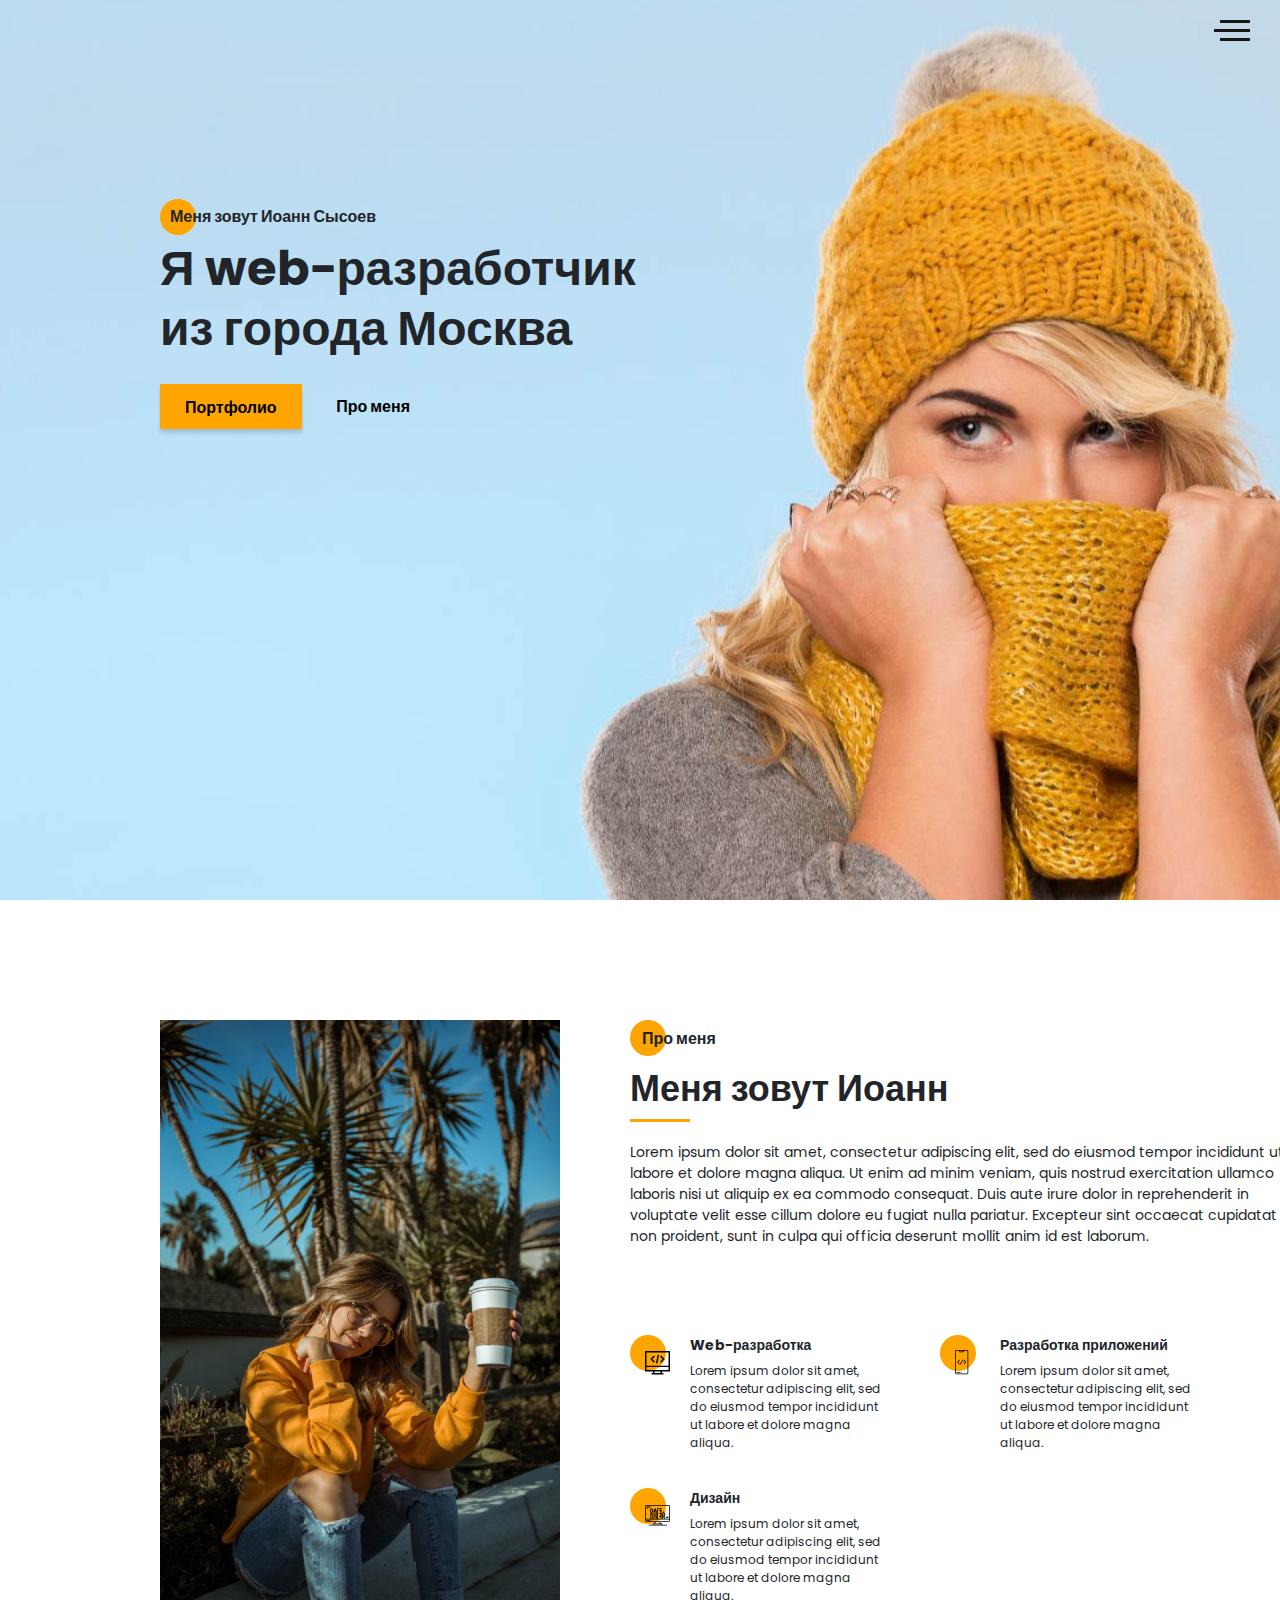
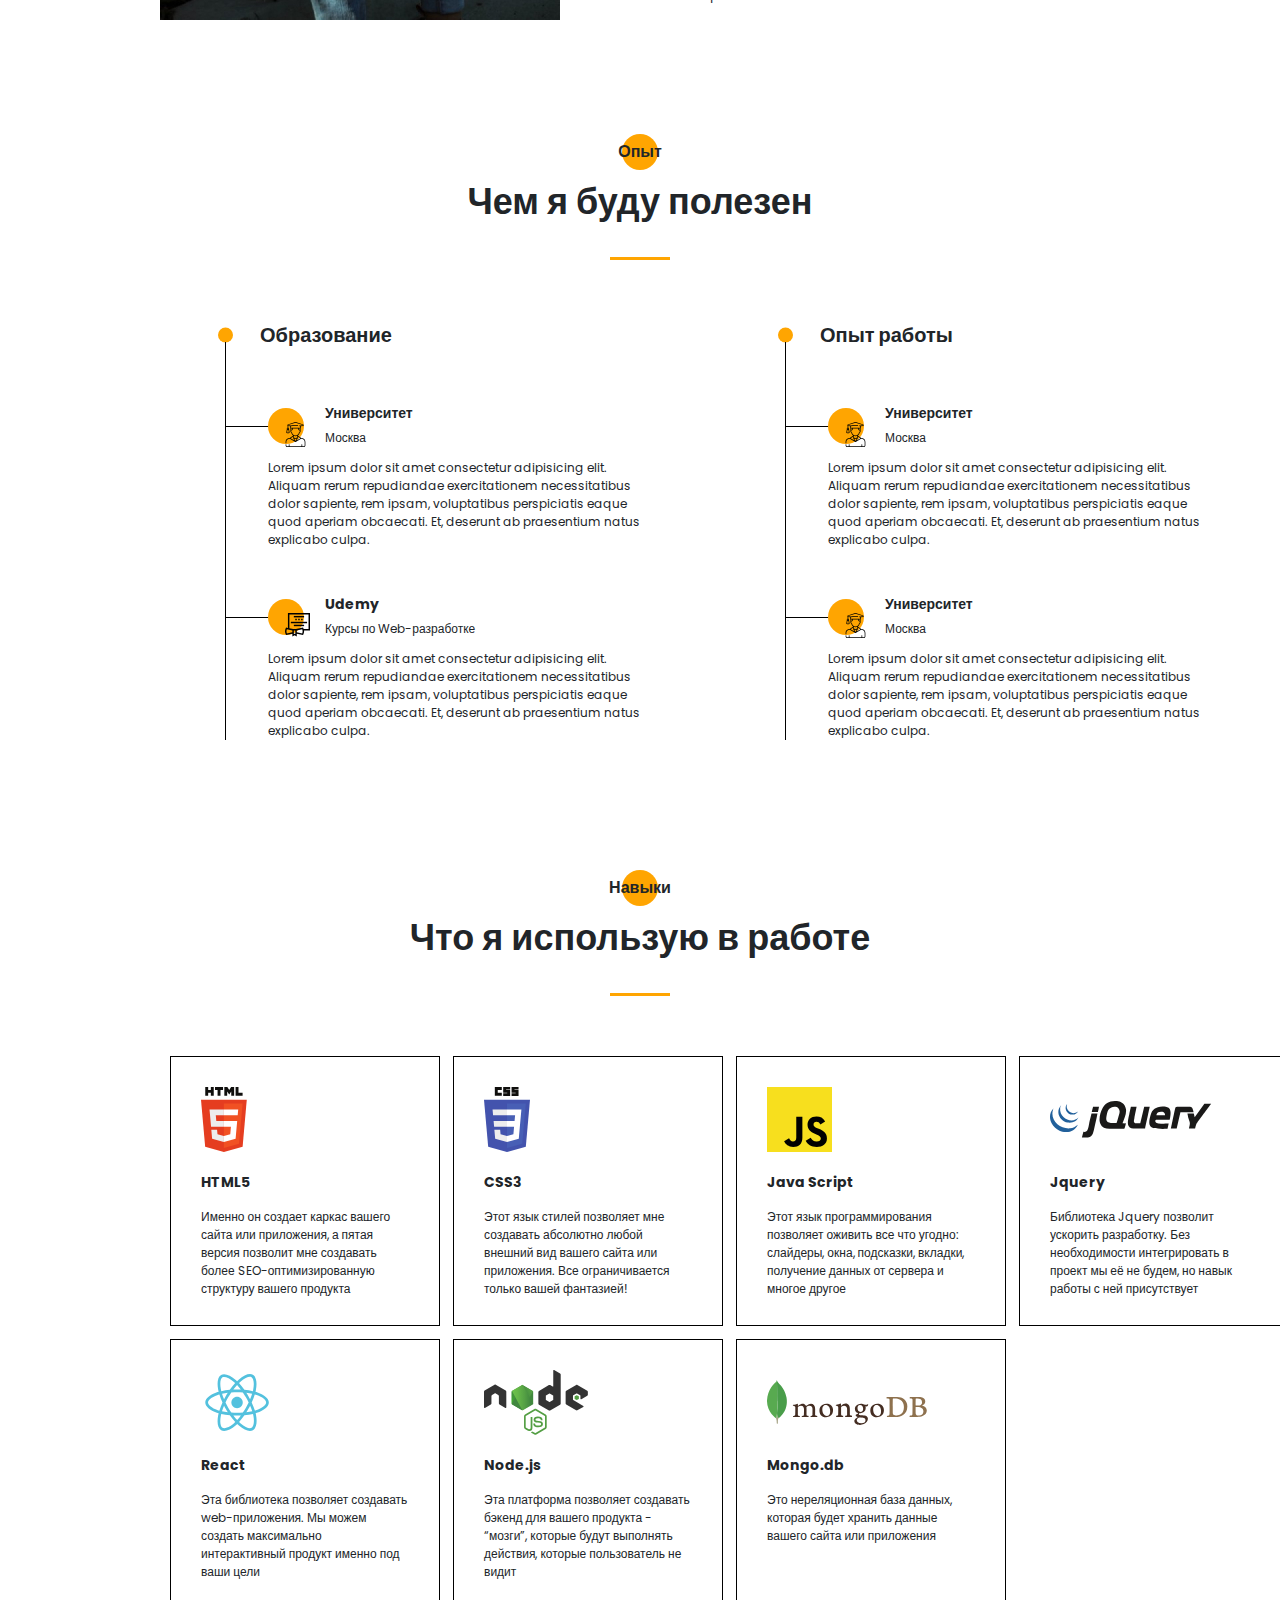
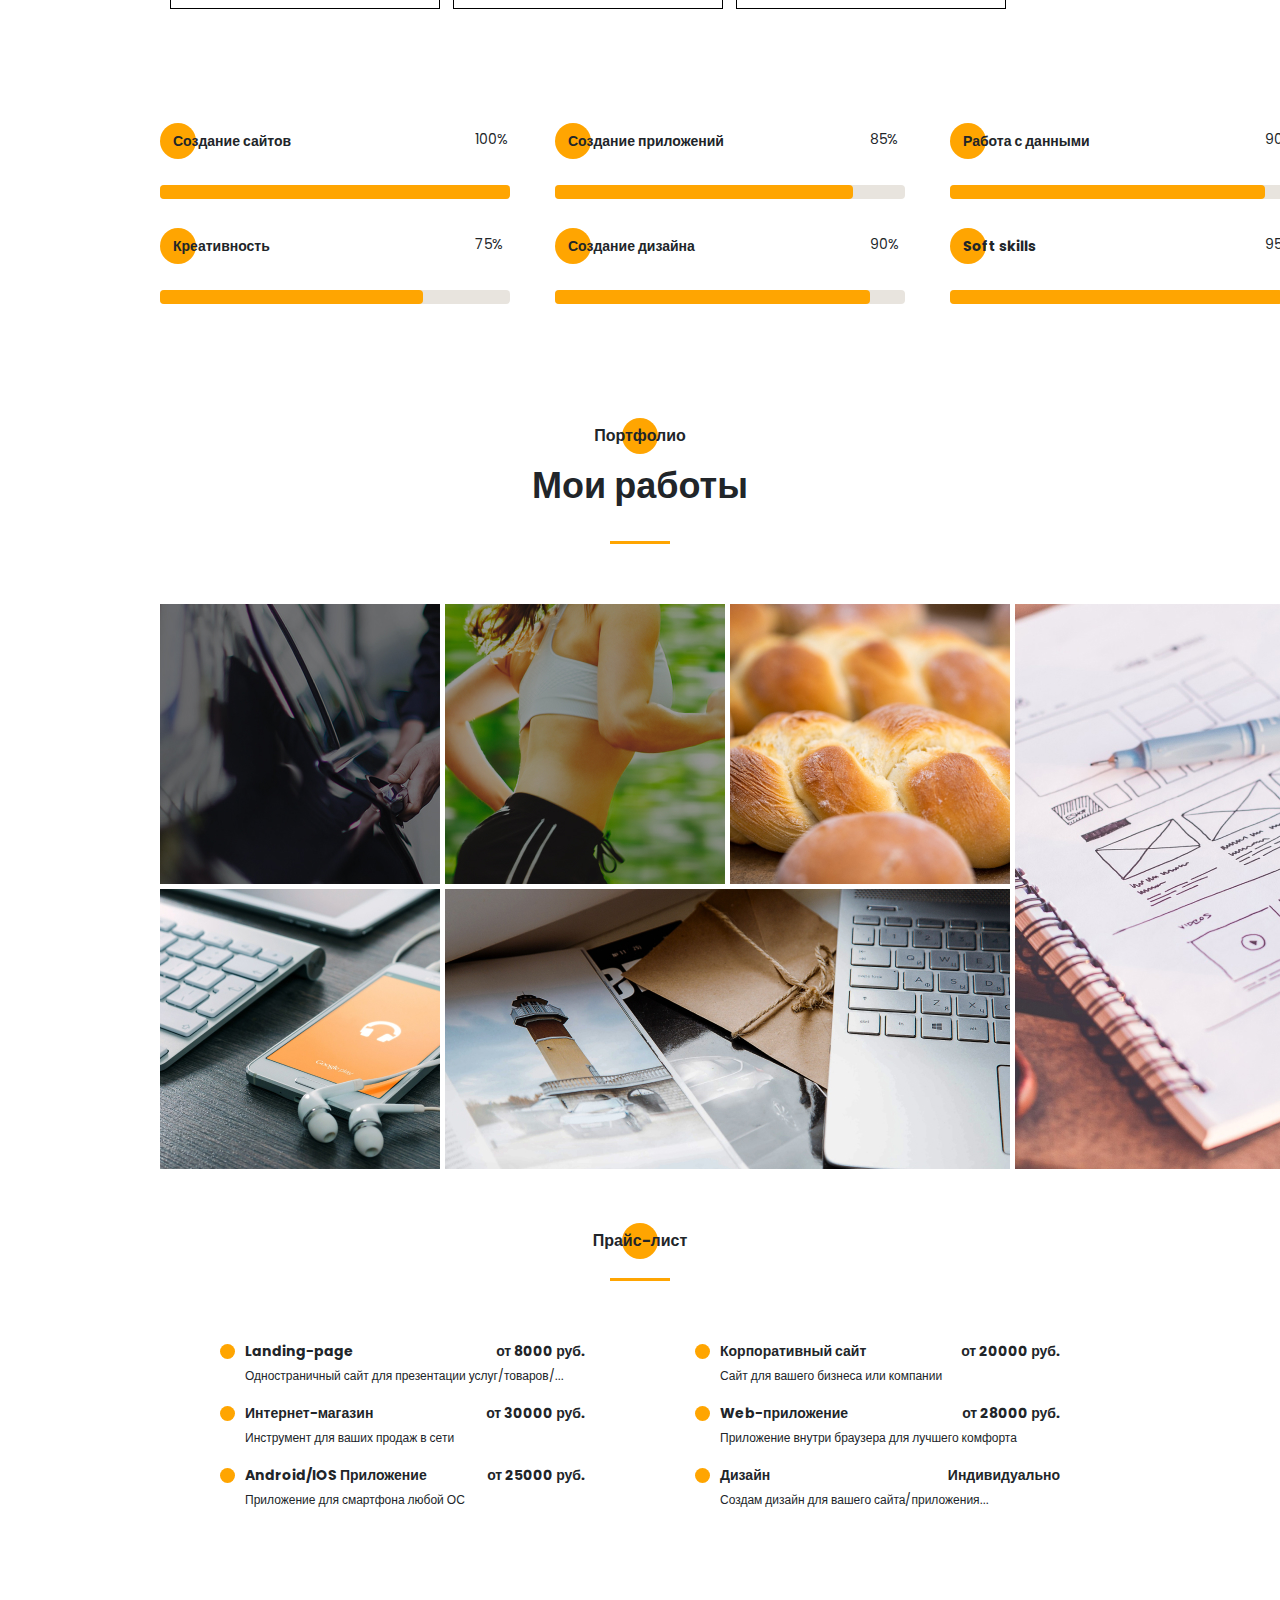
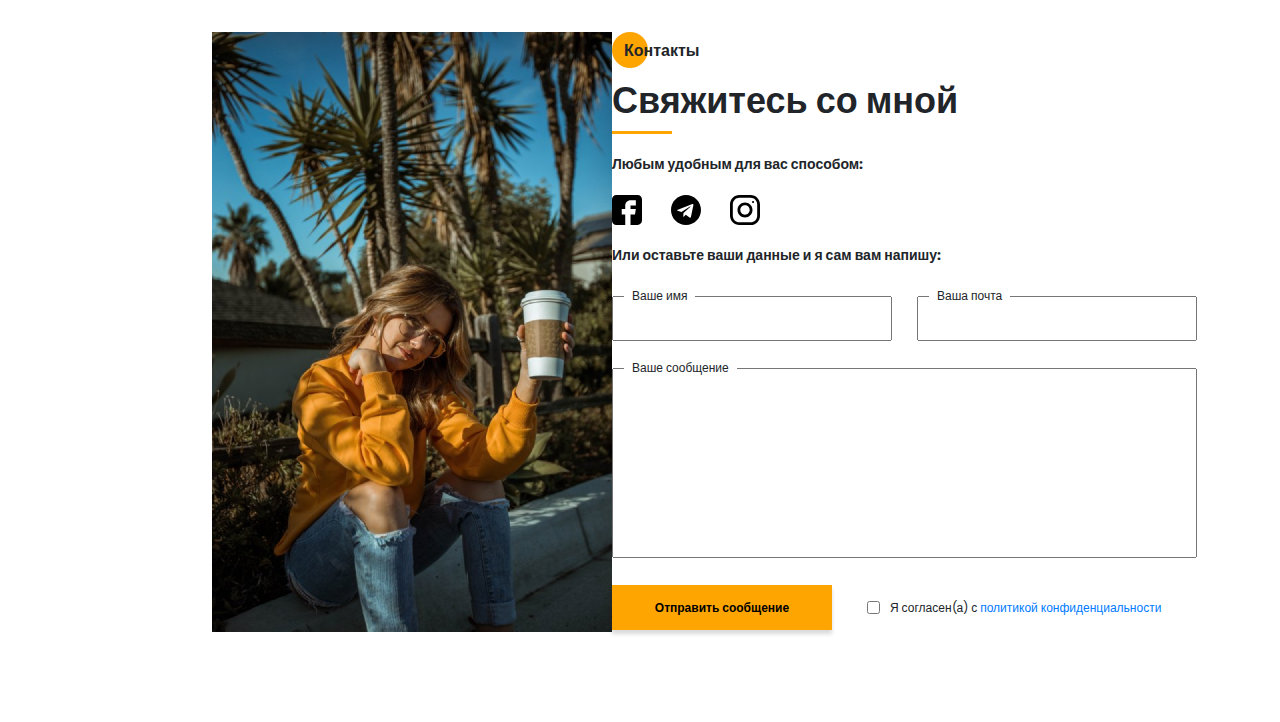
==== commit f1c22a59: "Adaptation: final panel" ====
--- a/index.html
+++ b/index.html
@@ -1,61 +1 @@
-<!DOCTYPE html><html lang="ru"><head><meta charset="UTF-8"><meta name="viewport" content="width=device-width,initial-scale=1"><meta http-equiv="X-UA-Compatible" content="ie=edge"><title>Portfolio</title><meta name="title" content="Мое портфолио"><meta name="description" content="Здесь вы сможете ознакомиться с моими работами и узнать больше обо мне"><!-- Open Graph / Facebook --><meta property="og:type" content="website"><meta property="og:url" content="https://metatags.io/"><meta property="og:title" content="Мое портфолио"><meta property="og:description" content="Здесь вы сможете ознакомиться с моими работами и узнать больше обо мне"><meta property="og:image" content="https://metatags.io/assets/meta-tags-16a33a6a8531e519cc0936fbba0ad904e52d35f34a46c97a2c9f6f7dd7d336f2.png"><!-- Twitter --><meta property="twitter:card" content="summary_large_image"><meta property="twitter:url" content="https://metatags.io/"><meta property="twitter:title" content="Мое портфолио"><meta property="twitter:description" content="Здесь вы сможете ознакомиться с моими работами и узнать больше обо мне"><meta property="twitter:image" content="https://metatags.io/assets/meta-tags-16a33a6a8531e519cc0936fbba0ad904e52d35f34a46c97a2c9f6f7dd7d336f2.png"><!-- Favicon  --><link rel="apple-touch-icon" sizes="57x57" href="icons/favicon//apple-icon-57x57.png"><link rel="apple-touch-icon" sizes="60x60" href="icons/favicon//apple-icon-60x60.png"><link rel="apple-touch-icon" sizes="72x72" href="icons/favicon//apple-icon-72x72.png"><link rel="apple-touch-icon" sizes="76x76" href="icons/favicon//apple-icon-76x76.png"><link rel="apple-touch-icon" sizes="114x114" href="icons/favicon//apple-icon-114x114.png"><link rel="apple-touch-icon" sizes="120x120" href="icons/favicon//apple-icon-120x120.png"><link rel="apple-touch-icon" sizes="144x144" href="icons/favicon//apple-icon-144x144.png"><link rel="apple-touch-icon" sizes="152x152" href="icons/favicon//apple-icon-152x152.png"><link rel="apple-touch-icon" sizes="180x180" href="icons/favicon//apple-icon-180x180.png"><link rel="icon" type="image/png" sizes="192x192" href="icons/favicon//android-icon-192x192.png"><link rel="icon" type="image/png" sizes="32x32" href="icons/favicon//favicon-32x32.png"><link rel="icon" type="image/png" sizes="96x96" href="icons/favicon//favicon-96x96.png"><link rel="icon" type="image/png" sizes="16x16" href="icons/favicon//favicon-16x16.png"><link rel="manifest" href="icons/favicon//manifest.json"><meta name="msapplication-TileColor" content="#ffffff"><meta name="msapplication-TileImage" content="icons/favicon//ms-icon-144x144.png"><meta name="theme-color" content="#ffffff"><link rel="stylesheet" href="css/style.min.css"></head><body><aside class="sidepanel"><a href="#" class="sidepanel__link"><img src="icons/social/facebook.svg" alt="facebook"></a><a href="#" class="sidepanel__link"><img src="icons/social/instagram.svg" alt="instagram"></a><a href="#" class="sidepanel__link"><img src="icons/social/github.svg" alt="github"></a><div class="sidepanel__divider"></div><div class="sidepanel__text"><span>Социальные сети</span></div></aside><div class="menu"><div class="menu__block"><div class="menu__close"><svg width="29" height="30" viewBox="0 0 29 30" fill="none" xmlns="http://www.w3.org/2000/svg"><path d="M17.1568 14.5231L28.4489 3.23075C29.1837 2.49623 29.1837 1.30861 28.4489 0.574085C27.7144 -0.160437 26.5267 -0.160437 25.7922 0.574085L14.4998 11.8665L3.20781 0.574085C2.47295 -0.160437 1.28567 -0.160437 0.551149 0.574085C-0.183716 1.30861 -0.183716 2.49623 0.551149 3.23075L11.8432 14.5231L0.551149 25.8155C-0.183716 26.55 -0.183716 27.7376 0.551149 28.4721C0.917206 28.8385 1.39852 29.0226 1.87948 29.0226C2.36045 29.0226 2.84141 28.8385 3.20781 28.4721L14.4998 17.1798L25.7922 28.4721C26.1586 28.8385 26.6396 29.0226 27.1205 29.0226C27.6015 29.0226 28.0825 28.8385 28.4489 28.4721C29.1837 27.7376 29.1837 26.55 28.4489 25.8155L17.1568 14.5231Z" fill="black"/></svg></div><nav><ul class="menu__list"><li class="menu__link"><a href="#">ПРО МЕНЯ</a></li><li class="menu__link"><a href="#">МОЙ ОПЫТ</a></li><li class="menu__link"><a href="#">МОИ НАВЫКИ</a></li><li class="menu__link"><a href="#">МОИ РАБОТЫ</a></li><li class="menu__link"><a href="#">ПРАЙС-ЛИСТ</a></li><li class="menu__link"><a href="#">КОНТАКТЫ</a></li></ul></nav><div class="menu__social"><a href="#"><svg width="20" height="" viewBox="0 0 20 19" fill="none" xmlns="http://www.w3.org/2000/svg"><path d="M10 0C4.475 0 0 4.36167 0 9.74107C0 14.0457 2.865 17.6962 6.8375 18.9832C7.3375 19.0749 7.52083 18.7734 7.52083 18.5148C7.52083 18.2835 7.5125 17.6706 7.50833 16.8585C4.72667 17.4459 4.14 15.5517 4.14 15.5517C3.685 14.4274 3.0275 14.1267 3.0275 14.1267C2.12167 13.5228 3.0975 13.5352 3.0975 13.5352C4.10167 13.603 4.62917 14.5389 4.62917 14.5389C5.52083 16.0283 6.97 15.5979 7.54167 15.3493C7.63167 14.719 7.88917 14.2903 8.175 14.0466C5.95417 13.8029 3.62 12.9652 3.62 9.23304C3.62 8.16988 4.0075 7.30085 4.64917 6.61934C4.53667 6.37317 4.19917 5.3827 4.73667 4.04116C4.73667 4.04116 5.57417 3.78012 7.48667 5.03988C8.28667 4.82345 9.13667 4.71606 9.98667 4.7111C10.8367 4.71606 11.6867 4.82345 12.4867 5.03988C14.3867 3.78012 15.2242 4.04116 15.2242 4.04116C15.7617 5.3827 15.4242 6.37317 15.3242 6.61934C15.9617 7.30085 16.3492 8.16988 16.3492 9.23304C16.3492 12.9752 14.0117 13.7987 11.7867 14.0383C12.1367 14.3307 12.4617 14.928 12.4617 15.8408C12.4617 17.1444 12.4492 18.1918 12.4492 18.5082C12.4492 18.7635 12.6242 19.0683 13.1367 18.9708C17.1375 17.692 20 14.0391 20 9.74107C20 4.36167 15.5225 0 10 0Z" fill="#212121"/></svg> </a><a href="#"><svg width="20" height="20" viewBox="0 0 20 20" fill="none" xmlns="http://www.w3.org/2000/svg"><path d="M13.7495 0L6.24951 0C2.79826 0 -0.000488281 2.79875 -0.000488281 6.25L-0.000488281 13.75C-0.000488281 17.2013 2.79826 20 6.24951 20L13.7495 20C17.2008 20 19.9995 17.2013 19.9995 13.75L19.9995 6.25C19.9995 2.79875 17.2008 0 13.7495 0ZM18.1245 13.75C18.1245 16.1625 16.162 18.125 13.7495 18.125L6.24951 18.125C3.83701 18.125 1.87451 16.1625 1.87451 13.75L1.87451 6.25C1.87451 3.8375 3.83701 1.875 6.24951 1.875L13.7495 1.875C16.162 1.875 18.1245 3.8375 18.1245 6.25L18.1245 13.75Z" fill="black"/><path d="M9.99951 5C7.23826 5 4.99951 7.23875 4.99951 10C4.99951 12.7613 7.23826 15 9.99951 15C12.7608 15 14.9995 12.7613 14.9995 10C14.9995 7.23875 12.7608 5 9.99951 5ZM9.99951 13.125C8.27701 13.125 6.87451 11.7225 6.87451 10C6.87451 8.27625 8.27701 6.875 9.99951 6.875C11.722 6.875 13.1245 8.27625 13.1245 10C13.1245 11.7225 11.722 13.125 9.99951 13.125Z" fill="black"/><path d="M15.3745 5.29123C15.7425 5.29123 16.0408 4.99295 16.0408 4.62499C16.0408 4.25703 15.7425 3.95874 15.3745 3.95874C15.0065 3.95874 14.7083 4.25703 14.7083 4.62499C14.7083 4.99295 15.0065 5.29123 15.3745 5.29123Z" fill="black"/></svg> </a><a href="#"><svg width="20" height="20" viewBox="0 0 20 20" fill="none" xmlns="http://www.w3.org/2000/svg"><path d="M17.0698 0L2.9292 0C1.3139 0 -0.000488281 1.31439 -0.000488281 2.92969L-0.000488281 17.0703C-0.000488281 18.6856 1.3139 20 2.9292 20L8.82764 20L8.82764 12.9297L6.48389 12.9297L6.48389 9.41406L8.82764 9.41406L8.82764 7.03125C8.82764 5.09262 10.4046 3.51563 12.3433 3.51563L15.8979 3.51563L15.8979 7.03125L12.3433 7.03125L12.3433 9.41406L15.8979 9.41406L15.312 12.9297L12.3433 12.9297L12.3433 20L17.0698 20C18.6851 20 19.9995 18.6856 19.9995 17.0703L19.9995 2.92969C19.9995 1.31439 18.6851 0 17.0698 0Z" fill="black"/></svg></a></div></div><div class="menu__overlay"></div></div><section class="promo"><div class="hamburger"><span></span> <span class="long"></span> <span></span></div><div class="container"><div class="title title_fz16 promo__subtitle">Меня зовут Иоанн Сысоев</div><h1 class="title title_fz48 promo__title">Я web-разработчик из города Москва</h1><div class="promo__btns"><a href="#" class="promo__link btn">Портфолио</a> <a href="#" class="promo__link">Про меня</a></div></div></section><section class="about"><div class="container"><div class="about__wrapper"><div class="about__photo"><img src="img/main_photo.jpg" alt="photo"></div><div class="about__descr"><h2 class="title title_fz16 about__title">Про меня</h2><div class="title title_fz36 about__subtitle">Меня зовут Иоанн</div><div class="divider"></div><p class="about__text">Lorem ipsum dolor sit amet, consectetur adipiscing elit, sed do eiusmod tempor incididunt ut labore et dolore magna aliqua. Ut enim ad minim veniam, quis nostrud exercitation ullamco laboris nisi ut aliquip ex ea commodo consequat. Duis aute irure dolor in reprehenderit in voluptate velit esse cillum dolore eu fugiat nulla pariatur. Excepteur sint occaecat cupidatat non proident, sunt in culpa qui officia deserunt mollit anim id est laborum.</p></div><div class="about__skills"><div class="about__skills-item"><div class="about__skills-circle"><img src="icons/about_me/web_development.svg" alt="web-dev"></div><div><div class="title title_fz14">Web-разработка</div><div class="about__skills-text">Lorem ipsum dolor sit amet, consectetur adipiscing elit, sed do eiusmod tempor incididunt ut labore et dolore magna aliqua.</div></div></div><div class="about__skills-item"><div class="about__skills-circle"><img src="icons/about_me/mobile_dev.svg" alt="mobile-dev"></div><div><div class="title title_fz14">Разработка приложений</div><div class="about__skills-text">Lorem ipsum dolor sit amet, consectetur adipiscing elit, sed do eiusmod tempor incididunt ut labore et dolore magna aliqua.</div></div></div><div class="about__skills-item"><div class="about__skills-circle"><img src="icons/about_me/design.svg" alt="design"></div><div><div class="title title_fz14">Дизайн</div><div class="about__skills-text">Lorem ipsum dolor sit amet, consectetur adipiscing elit, sed do eiusmod tempor incididunt ut labore et dolore magna aliqua.</div></div></div></div></div></div></section><section class="resume"><div class="container"><h2 class="title title_fz16 title__section-title">Опыт</h2><div class="title title_fz36 title__section-subtitle">Чем я буду полезен</div><div class="divider"></div><div class="resume__wrapper"><div class="resume__column"><h3 class="title title_fz20 resume__column-title">Образование</h3><ul><li><div class="resume__item"><div class="resume__item-head"><div class="resume__item-icon"><img src="icons/experience/university.svg" alt="university"></div><h4 class="title title_fz14">Университет</h4><div class="resume__item-location">Москва</div></div><div class="resume__item-body">Lorem ipsum dolor sit amet consectetur adipisicing elit. Aliquam rerum repudiandae exercitationem necessitatibus dolor sapiente, rem ipsam, voluptatibus perspiciatis eaque quod aperiam obcaecati. Et, deserunt ab praesentium natus explicabo culpa.</div></div></li><li><div class="resume__item"><div class="resume__item-head"><div class="resume__item-icon"><img src="icons/experience/courses.svg" alt="courses"></div><h4 class="title title_fz14">Udemy</h4><div class="resume__item-location">Курсы по Web-разработке</div></div><div class="resume__item-body">Lorem ipsum dolor sit amet consectetur adipisicing elit. Aliquam rerum repudiandae exercitationem necessitatibus dolor sapiente, rem ipsam, voluptatibus perspiciatis eaque quod aperiam obcaecati. Et, deserunt ab praesentium natus explicabo culpa.</div></div></li></ul></div><div class="resume__column"><h3 class="title title_fz20 resume__column-title">Опыт работы</h3><ul><li><div class="resume__item"><div class="resume__item-head"><div class="resume__item-icon"><img src="icons/experience/university.svg" alt="university"></div><h4 class="title title_fz14">Университет</h4><div class="resume__item-location">Москва</div></div><div class="resume__item-body">Lorem ipsum dolor sit amet consectetur adipisicing elit. Aliquam rerum repudiandae exercitationem necessitatibus dolor sapiente, rem ipsam, voluptatibus perspiciatis eaque quod aperiam obcaecati. Et, deserunt ab praesentium natus explicabo culpa.</div></div></li><li><div class="resume__item"><div class="resume__item-head"><div class="resume__item-icon"><img src="icons/experience/university.svg" alt="university"></div><h4 class="title title_fz14">Университет</h4><div class="resume__item-location">Москва</div></div><div class="resume__item-body">Lorem ipsum dolor sit amet consectetur adipisicing elit. Aliquam rerum repudiandae exercitationem necessitatibus dolor sapiente, rem ipsam, voluptatibus perspiciatis eaque quod aperiam obcaecati. Et, deserunt ab praesentium natus explicabo culpa.</div></div></li></ul></div></div></div></section><section class="skills"><div class="container"><h2 class="title title_fz16 title__section-title">Навыки</h2><div class="title title_fz36 title__section-subtitle">Что я использую в работе</div><div class="divider"></div><div class="skills__items"><div class="skills__item"><div class="skills__item-img"><img src="icons/skills/html5.svg" alt="html5"></div><h3 class="title title_fz14">HTML5</h3><p>Именно он создает каркас вашего сайта или приложения, а пятая версия позволит мне создавать более SEO-оптимизированную структуру вашего продукта</p></div><div class="skills__item"><div class="skills__item-img"><img src="icons/skills/css3.svg" alt="css3"></div><h3 class="title title_fz14">CSS3</h3><p>Этот язык стилей позволяет мне создавать абсолютно любой внешний вид вашего сайта или приложения. Все ограничивается только вашей фантазией!</p></div><div class="skills__item"><div class="skills__item-img"><img src="icons/skills/js.svg" alt="java script"></div><h3 class="title title_fz14">Java Script</h3><p>Этот язык программирования позволяет оживить все что угодно: слайдеры, окна, подсказки, вкладки, получение данных от сервера и многое другое</p></div><div class="skills__item"><div class="skills__item-img"><img src="icons/skills/jquery.svg" alt="Jquery"></div><h3 class="title title_fz14">Jquery</h3><p>Библиотека Jquery позволит ускорить разработку. Без необходимости интегрировать в проект мы её не будем, но навык работы с ней присутствует</p></div><div class="skills__item"><div class="skills__item-img"><img src="icons/skills/react.svg" alt="React"></div><h3 class="title title_fz14">React</h3><p>Эта библиотека позволяет создавать web-приложения. Мы можем создать максимально интерактивный продукт именно под ваши цели</p></div><div class="skills__item"><div class="skills__item-img"><img src="icons/skills/node.js.svg" alt="Node.js"></div><h3 class="title title_fz14">Node.js</h3><p>Эта платформа позволяет создавать бэкенд для вашего продукта - “мозги”, которые будут выполнять действия, которые пользователь не видит</p></div><div class="skills__item"><div class="skills__item-img"><img src="icons/skills/mongo.db.svg" alt="Mongo.db"></div><h3 class="title title_fz14">Mongo.db</h3><p>Это нереляционная база данных, которая будет хранить данные вашего сайта или приложения</p></div></div><div class="skills__ratings"><div class="skills__ratings-item"><div class="title title_fz14 skills__ratings-title">Создание сайтов</div><div class="skills__ratings-counter">100%</div><div class="skills__ratings-line"><span></span></div></div><div class="skills__ratings-item"><div class="title title_fz14 skills__ratings-title">Создание приложений</div><div class="skills__ratings-counter">85%</div><div class="skills__ratings-line"><span></span></div></div><div class="skills__ratings-item"><div class="title title_fz14 skills__ratings-title">Работа с данными</div><div class="skills__ratings-counter">90%</div><div class="skills__ratings-line"><span></span></div></div><div class="skills__ratings-item"><div class="title title_fz14 skills__ratings-title">Креативность</div><div class="skills__ratings-counter">75%</div><div class="skills__ratings-line"><span></span></div></div><div class="skills__ratings-item"><div class="title title_fz14 skills__ratings-title">Создание дизайна</div><div class="skills__ratings-counter">90%</div><div class="skills__ratings-line"><span></span></div></div><div class="skills__ratings-item"><div class="title title_fz14 skills__ratings-title">Soft skills</div><div class="skills__ratings-counter">95%</div><div class="skills__ratings-line"><span></span></div></div></div></div></section><section class="portfolio"><div class="container"><h2 class="title title_fz16 title__section-title">Портфолио</h2><div class="title title_fz36 title__section-subtitle">Мои работы</div><div class="divider"></div><div class="portfolio__wrapper"><a href="/uber" class="portfolio__item"><img src="img/works/uber.jpg" alt="uber"> </a><a href="/pulse" class="portfolio__item"><img src="img/works/pulse.jpg" alt="pulse"> </a><a href="#" class="portfolio__item"><img src="img/works/bread.jpg" alt="bread"> </a><a href="#" class="portfolio__item vertical"><img src="img/works/plans.jpg" alt="plans"> </a><a href="#" class="portfolio__item"><img src="img/works/ipad.jpg" alt="ipad"> </a><a href="#" class="portfolio__item horizonal"><img src="img/works/mac.jpg" alt="mac"></a></div></div></section><section class="pricelist"><div class="container"><h2 class="title title_fz16 title__section-title">Прайс-лист</h2><div class="divider"></div><div class="pricelist__wrapper"><div class="pricelist__item"><div class="pricelist__item-name">Landing-page</div><div class="pricelist__item-price">от 8000 руб.</div><div class="pricelist__item-descr">Одностраничный сайт для презентации услуг/товаров/...</div></div><div class="pricelist__item"><div class="pricelist__item-name">Корпоративный сайт</div><div class="pricelist__item-price">от 20000 руб.</div><div class="pricelist__item-descr">Сайт для вашего бизнеса или компании</div></div><div class="pricelist__item"><div class="pricelist__item-name">Интернет-магазин</div><div class="pricelist__item-price">от 30000 руб.</div><div class="pricelist__item-descr">Инструмент для ваших продаж в сети</div></div><div class="pricelist__item"><div class="pricelist__item-name">Web-приложение</div><div class="pricelist__item-price">от 28000 руб.</div><div class="pricelist__item-descr">Приложение внутри браузера для лучшего комфорта</div></div><div class="pricelist__item"><div class="pricelist__item-name">Android/IOS Приложение</div><div class="pricelist__item-price">от 25000 руб.</div><div class="pricelist__item-descr">Приложение для смартфона любой ОС</div></div><div class="pricelist__item"><div class="pricelist__item-name">Дизайн</div><div class="pricelist__item-price">Индивидуально</div><div class="pricelist__item-descr">Создам дизайн для вашего сайта/приложения...</div></div></div></div></section><!-- <section class="contacts">
-        <div class="container">
-            <div class="contacts__wrapper">
-                <div class="contacts__photo">
-                    <img src="img/main_photo.jpg" alt="photo">
-                </div>
-                <div class="contacts__descr">
-                    <h2 class="title title_fz16 contacts__title">Контакты</h2>
-                    <div class="title title_fz36 contacts__subtitle">Свяжитесь со мной</div>
-                    <div class="divider"></div>
-
-                    <div class="title title_fz14 contacts__text">
-                        Любым удобным для вас способом:
-                    </div>
-                    <div class="contacts__social">
-                        <a href="#" class="contacts__link">
-                            <svg width="30" height="30" viewBox="0 0 20 20" fill="none" xmlns="http://www.w3.org/2000/svg">
-                                <path d="M17.0698 0L2.9292 0C1.3139 0 -0.000488281 1.31439 -0.000488281 2.92969L-0.000488281 17.0703C-0.000488281 18.6856 1.3139 20 2.9292 20L8.82764 20L8.82764 12.9297L6.48389 12.9297L6.48389 9.41406L8.82764 9.41406L8.82764 7.03125C8.82764 5.09262 10.4046 3.51563 12.3433 3.51563L15.8979 3.51563L15.8979 7.03125L12.3433 7.03125L12.3433 9.41406L15.8979 9.41406L15.312 12.9297L12.3433 12.9297L12.3433 20L17.0698 20C18.6851 20 19.9995 18.6856 19.9995 17.0703L19.9995 2.92969C19.9995 1.31439 18.6851 0 17.0698 0Z" fill="black"/>
-                            </svg> 
-                        </a>
-                        <a href="#" class="contacts__link">
-                            <img src="icons/social/telegram.svg" alt="telegram">
-                        </a>
-                        <a href="#" class="contacts__link">
-                            <svg width="30" height="30" viewBox="0 0 20 20" fill="none" xmlns="http://www.w3.org/2000/svg">
-                                <path d="M13.7495 0L6.24951 0C2.79826 0 -0.000488281 2.79875 -0.000488281 6.25L-0.000488281 13.75C-0.000488281 17.2013 2.79826 20 6.24951 20L13.7495 20C17.2008 20 19.9995 17.2013 19.9995 13.75L19.9995 6.25C19.9995 2.79875 17.2008 0 13.7495 0ZM18.1245 13.75C18.1245 16.1625 16.162 18.125 13.7495 18.125L6.24951 18.125C3.83701 18.125 1.87451 16.1625 1.87451 13.75L1.87451 6.25C1.87451 3.8375 3.83701 1.875 6.24951 1.875L13.7495 1.875C16.162 1.875 18.1245 3.8375 18.1245 6.25L18.1245 13.75Z" fill="black"/>
-                                <path d="M9.99951 5C7.23826 5 4.99951 7.23875 4.99951 10C4.99951 12.7613 7.23826 15 9.99951 15C12.7608 15 14.9995 12.7613 14.9995 10C14.9995 7.23875 12.7608 5 9.99951 5ZM9.99951 13.125C8.27701 13.125 6.87451 11.7225 6.87451 10C6.87451 8.27625 8.27701 6.875 9.99951 6.875C11.722 6.875 13.1245 8.27625 13.1245 10C13.1245 11.7225 11.722 13.125 9.99951 13.125Z" fill="black"/>
-                                <path d="M15.3745 5.29123C15.7425 5.29123 16.0408 4.99295 16.0408 4.62499C16.0408 4.25703 15.7425 3.95874 15.3745 3.95874C15.0065 3.95874 14.7083 4.25703 14.7083 4.62499C14.7083 4.99295 15.0065 5.29123 15.3745 5.29123Z" fill="black"/>
-                            </svg> 
-                        </a>
-                    </div>
-                    <div class="title title_fz14 contacts__text">
-                        Или оставьте ваши данные и я сам вам напишу:
-                    </div>
-                    <form action="#" class="contacts__form">
-                        <div class="contacts__input">
-                            <input required name="name" id="name" type="text">
-                            <label for="name">Ваше имя</label>
-                        </div>
-                        <div class="contacts__input">
-                            <input required name="email" id="email" type="email">
-                            <label for="email">Ваша почта</label>
-                        </div>
-                        <div class="contacts__textarea">
-                            <textarea name="text" id="text"></textarea>
-                            <label for="text">Ваше сообщение</label>
-                        </div>
-                        <div class="contacts__triggers">
-                            <button class="contacts__btn btn">Отправить сообщение</button>
-                            <div class="contacts__policy">
-                                <input required type="checkbox">
-                                <span>Я согласен(а) с <a href="/policy.html">политикой конфиденциальности</a></span>
-                            </div>
-                        </div>
-                    </form>
-                </div>
-
-
-            </div>
-        </div>
-    </section> --><script src="js/script.js"></script></body></html>+<!DOCTYPE html><html lang="ru"><head><meta charset="UTF-8"><meta name="viewport" content="width=device-width,initial-scale=1"><meta http-equiv="X-UA-Compatible" content="ie=edge"><title>Portfolio</title><meta name="title" content="Мое портфолио"><meta name="description" content="Здесь вы сможете ознакомиться с моими работами и узнать больше обо мне"><!-- Open Graph / Facebook --><meta property="og:type" content="website"><meta property="og:url" content="https://metatags.io/"><meta property="og:title" content="Мое портфолио"><meta property="og:description" content="Здесь вы сможете ознакомиться с моими работами и узнать больше обо мне"><meta property="og:image" content="https://metatags.io/assets/meta-tags-16a33a6a8531e519cc0936fbba0ad904e52d35f34a46c97a2c9f6f7dd7d336f2.png"><!-- Twitter --><meta property="twitter:card" content="summary_large_image"><meta property="twitter:url" content="https://metatags.io/"><meta property="twitter:title" content="Мое портфолио"><meta property="twitter:description" content="Здесь вы сможете ознакомиться с моими работами и узнать больше обо мне"><meta property="twitter:image" content="https://metatags.io/assets/meta-tags-16a33a6a8531e519cc0936fbba0ad904e52d35f34a46c97a2c9f6f7dd7d336f2.png"><!-- Favicon  --><link rel="apple-touch-icon" sizes="57x57" href="icons/favicon//apple-icon-57x57.png"><link rel="apple-touch-icon" sizes="60x60" href="icons/favicon//apple-icon-60x60.png"><link rel="apple-touch-icon" sizes="72x72" href="icons/favicon//apple-icon-72x72.png"><link rel="apple-touch-icon" sizes="76x76" href="icons/favicon//apple-icon-76x76.png"><link rel="apple-touch-icon" sizes="114x114" href="icons/favicon//apple-icon-114x114.png"><link rel="apple-touch-icon" sizes="120x120" href="icons/favicon//apple-icon-120x120.png"><link rel="apple-touch-icon" sizes="144x144" href="icons/favicon//apple-icon-144x144.png"><link rel="apple-touch-icon" sizes="152x152" href="icons/favicon//apple-icon-152x152.png"><link rel="apple-touch-icon" sizes="180x180" href="icons/favicon//apple-icon-180x180.png"><link rel="icon" type="image/png" sizes="192x192" href="icons/favicon//android-icon-192x192.png"><link rel="icon" type="image/png" sizes="32x32" href="icons/favicon//favicon-32x32.png"><link rel="icon" type="image/png" sizes="96x96" href="icons/favicon//favicon-96x96.png"><link rel="icon" type="image/png" sizes="16x16" href="icons/favicon//favicon-16x16.png"><link rel="manifest" href="icons/favicon//manifest.json"><meta name="msapplication-TileColor" content="#ffffff"><meta name="msapplication-TileImage" content="icons/favicon//ms-icon-144x144.png"><meta name="theme-color" content="#ffffff"><link rel="stylesheet" href="css/style.min.css"></head><body><aside class="sidepanel"><a href="#" class="sidepanel__link"><img src="icons/social/facebook.svg" alt="facebook"></a><a href="#" class="sidepanel__link"><img src="icons/social/instagram.svg" alt="instagram"></a><a href="#" class="sidepanel__link"><img src="icons/social/github.svg" alt="github"></a><div class="sidepanel__divider"></div><div class="sidepanel__text"><span>Социальные сети</span></div></aside><div class="menu"><div class="menu__block"><div class="menu__close"><svg width="29" height="30" viewBox="0 0 29 30" fill="none" xmlns="http://www.w3.org/2000/svg"><path d="M17.1568 14.5231L28.4489 3.23075C29.1837 2.49623 29.1837 1.30861 28.4489 0.574085C27.7144 -0.160437 26.5267 -0.160437 25.7922 0.574085L14.4998 11.8665L3.20781 0.574085C2.47295 -0.160437 1.28567 -0.160437 0.551149 0.574085C-0.183716 1.30861 -0.183716 2.49623 0.551149 3.23075L11.8432 14.5231L0.551149 25.8155C-0.183716 26.55 -0.183716 27.7376 0.551149 28.4721C0.917206 28.8385 1.39852 29.0226 1.87948 29.0226C2.36045 29.0226 2.84141 28.8385 3.20781 28.4721L14.4998 17.1798L25.7922 28.4721C26.1586 28.8385 26.6396 29.0226 27.1205 29.0226C27.6015 29.0226 28.0825 28.8385 28.4489 28.4721C29.1837 27.7376 29.1837 26.55 28.4489 25.8155L17.1568 14.5231Z" fill="black"/></svg></div><nav><ul class="menu__list"><li class="menu__link"><a href="#">ПРО МЕНЯ</a></li><li class="menu__link"><a href="#">МОЙ ОПЫТ</a></li><li class="menu__link"><a href="#">МОИ НАВЫКИ</a></li><li class="menu__link"><a href="#">МОИ РАБОТЫ</a></li><li class="menu__link"><a href="#">ПРАЙС-ЛИСТ</a></li><li class="menu__link"><a href="#">КОНТАКТЫ</a></li></ul></nav><div class="menu__social"><a href="#"><svg width="20" height="" viewBox="0 0 20 19" fill="none" xmlns="http://www.w3.org/2000/svg"><path d="M10 0C4.475 0 0 4.36167 0 9.74107C0 14.0457 2.865 17.6962 6.8375 18.9832C7.3375 19.0749 7.52083 18.7734 7.52083 18.5148C7.52083 18.2835 7.5125 17.6706 7.50833 16.8585C4.72667 17.4459 4.14 15.5517 4.14 15.5517C3.685 14.4274 3.0275 14.1267 3.0275 14.1267C2.12167 13.5228 3.0975 13.5352 3.0975 13.5352C4.10167 13.603 4.62917 14.5389 4.62917 14.5389C5.52083 16.0283 6.97 15.5979 7.54167 15.3493C7.63167 14.719 7.88917 14.2903 8.175 14.0466C5.95417 13.8029 3.62 12.9652 3.62 9.23304C3.62 8.16988 4.0075 7.30085 4.64917 6.61934C4.53667 6.37317 4.19917 5.3827 4.73667 4.04116C4.73667 4.04116 5.57417 3.78012 7.48667 5.03988C8.28667 4.82345 9.13667 4.71606 9.98667 4.7111C10.8367 4.71606 11.6867 4.82345 12.4867 5.03988C14.3867 3.78012 15.2242 4.04116 15.2242 4.04116C15.7617 5.3827 15.4242 6.37317 15.3242 6.61934C15.9617 7.30085 16.3492 8.16988 16.3492 9.23304C16.3492 12.9752 14.0117 13.7987 11.7867 14.0383C12.1367 14.3307 12.4617 14.928 12.4617 15.8408C12.4617 17.1444 12.4492 18.1918 12.4492 18.5082C12.4492 18.7635 12.6242 19.0683 13.1367 18.9708C17.1375 17.692 20 14.0391 20 9.74107C20 4.36167 15.5225 0 10 0Z" fill="#212121"/></svg> </a><a href="#"><svg width="20" height="20" viewBox="0 0 20 20" fill="none" xmlns="http://www.w3.org/2000/svg"><path d="M13.7495 0L6.24951 0C2.79826 0 -0.000488281 2.79875 -0.000488281 6.25L-0.000488281 13.75C-0.000488281 17.2013 2.79826 20 6.24951 20L13.7495 20C17.2008 20 19.9995 17.2013 19.9995 13.75L19.9995 6.25C19.9995 2.79875 17.2008 0 13.7495 0ZM18.1245 13.75C18.1245 16.1625 16.162 18.125 13.7495 18.125L6.24951 18.125C3.83701 18.125 1.87451 16.1625 1.87451 13.75L1.87451 6.25C1.87451 3.8375 3.83701 1.875 6.24951 1.875L13.7495 1.875C16.162 1.875 18.1245 3.8375 18.1245 6.25L18.1245 13.75Z" fill="black"/><path d="M9.99951 5C7.23826 5 4.99951 7.23875 4.99951 10C4.99951 12.7613 7.23826 15 9.99951 15C12.7608 15 14.9995 12.7613 14.9995 10C14.9995 7.23875 12.7608 5 9.99951 5ZM9.99951 13.125C8.27701 13.125 6.87451 11.7225 6.87451 10C6.87451 8.27625 8.27701 6.875 9.99951 6.875C11.722 6.875 13.1245 8.27625 13.1245 10C13.1245 11.7225 11.722 13.125 9.99951 13.125Z" fill="black"/><path d="M15.3745 5.29123C15.7425 5.29123 16.0408 4.99295 16.0408 4.62499C16.0408 4.25703 15.7425 3.95874 15.3745 3.95874C15.0065 3.95874 14.7083 4.25703 14.7083 4.62499C14.7083 4.99295 15.0065 5.29123 15.3745 5.29123Z" fill="black"/></svg> </a><a href="#"><svg width="20" height="20" viewBox="0 0 20 20" fill="none" xmlns="http://www.w3.org/2000/svg"><path d="M17.0698 0L2.9292 0C1.3139 0 -0.000488281 1.31439 -0.000488281 2.92969L-0.000488281 17.0703C-0.000488281 18.6856 1.3139 20 2.9292 20L8.82764 20L8.82764 12.9297L6.48389 12.9297L6.48389 9.41406L8.82764 9.41406L8.82764 7.03125C8.82764 5.09262 10.4046 3.51563 12.3433 3.51563L15.8979 3.51563L15.8979 7.03125L12.3433 7.03125L12.3433 9.41406L15.8979 9.41406L15.312 12.9297L12.3433 12.9297L12.3433 20L17.0698 20C18.6851 20 19.9995 18.6856 19.9995 17.0703L19.9995 2.92969C19.9995 1.31439 18.6851 0 17.0698 0Z" fill="black"/></svg></a></div></div><div class="menu__overlay"></div></div><section class="promo"><div class="hamburger"><span></span> <span class="long"></span> <span></span></div><div class="container"><div class="title title_fz16 promo__subtitle">Меня зовут Иоанн Сысоев</div><h1 class="title title_fz48 promo__title">Я web-разработчик из города Москва</h1><div class="promo__btns"><a href="#" class="promo__link btn">Портфолио</a> <a href="#" class="promo__link">Про меня</a></div></div></section><section class="about"><div class="container"><div class="about__wrapper"><div class="about__photo"><img src="img/main_photo.jpg" alt="photo"></div><div class="about__descr"><h2 class="title title_fz16 about__title">Про меня</h2><div class="title title_fz36 about__subtitle">Меня зовут Иоанн</div><div class="divider"></div><p class="about__text">Lorem ipsum dolor sit amet, consectetur adipiscing elit, sed do eiusmod tempor incididunt ut labore et dolore magna aliqua. Ut enim ad minim veniam, quis nostrud exercitation ullamco laboris nisi ut aliquip ex ea commodo consequat. Duis aute irure dolor in reprehenderit in voluptate velit esse cillum dolore eu fugiat nulla pariatur. Excepteur sint occaecat cupidatat non proident, sunt in culpa qui officia deserunt mollit anim id est laborum.</p></div><div class="about__skills"><div class="about__skills-item"><div class="about__skills-circle"><img src="icons/about_me/web_development.svg" alt="web-dev"></div><div><div class="title title_fz14">Web-разработка</div><div class="about__skills-text">Lorem ipsum dolor sit amet, consectetur adipiscing elit, sed do eiusmod tempor incididunt ut labore et dolore magna aliqua.</div></div></div><div class="about__skills-item"><div class="about__skills-circle"><img src="icons/about_me/mobile_dev.svg" alt="mobile-dev"></div><div><div class="title title_fz14">Разработка приложений</div><div class="about__skills-text">Lorem ipsum dolor sit amet, consectetur adipiscing elit, sed do eiusmod tempor incididunt ut labore et dolore magna aliqua.</div></div></div><div class="about__skills-item"><div class="about__skills-circle"><img src="icons/about_me/design.svg" alt="design"></div><div><div class="title title_fz14">Дизайн</div><div class="about__skills-text">Lorem ipsum dolor sit amet, consectetur adipiscing elit, sed do eiusmod tempor incididunt ut labore et dolore magna aliqua.</div></div></div></div></div></div></section><section class="resume"><div class="container"><h2 class="title title_fz16 title__section-title">Опыт</h2><div class="title title_fz36 title__section-subtitle">Чем я буду полезен</div><div class="divider"></div><div class="resume__wrapper"><div class="resume__column"><h3 class="title title_fz20 resume__column-title">Образование</h3><ul><li><div class="resume__item"><div class="resume__item-head"><div class="resume__item-icon"><img src="icons/experience/university.svg" alt="university"></div><h4 class="title title_fz14">Университет</h4><div class="resume__item-location">Москва</div></div><div class="resume__item-body">Lorem ipsum dolor sit amet consectetur adipisicing elit. Aliquam rerum repudiandae exercitationem necessitatibus dolor sapiente, rem ipsam, voluptatibus perspiciatis eaque quod aperiam obcaecati. Et, deserunt ab praesentium natus explicabo culpa.</div></div></li><li><div class="resume__item"><div class="resume__item-head"><div class="resume__item-icon"><img src="icons/experience/courses.svg" alt="courses"></div><h4 class="title title_fz14">Udemy</h4><div class="resume__item-location">Курсы по Web-разработке</div></div><div class="resume__item-body">Lorem ipsum dolor sit amet consectetur adipisicing elit. Aliquam rerum repudiandae exercitationem necessitatibus dolor sapiente, rem ipsam, voluptatibus perspiciatis eaque quod aperiam obcaecati. Et, deserunt ab praesentium natus explicabo culpa.</div></div></li></ul></div><div class="resume__column"><h3 class="title title_fz20 resume__column-title">Опыт работы</h3><ul><li><div class="resume__item"><div class="resume__item-head"><div class="resume__item-icon"><img src="icons/experience/university.svg" alt="university"></div><h4 class="title title_fz14">Университет</h4><div class="resume__item-location">Москва</div></div><div class="resume__item-body">Lorem ipsum dolor sit amet consectetur adipisicing elit. Aliquam rerum repudiandae exercitationem necessitatibus dolor sapiente, rem ipsam, voluptatibus perspiciatis eaque quod aperiam obcaecati. Et, deserunt ab praesentium natus explicabo culpa.</div></div></li><li><div class="resume__item"><div class="resume__item-head"><div class="resume__item-icon"><img src="icons/experience/university.svg" alt="university"></div><h4 class="title title_fz14">Университет</h4><div class="resume__item-location">Москва</div></div><div class="resume__item-body">Lorem ipsum dolor sit amet consectetur adipisicing elit. Aliquam rerum repudiandae exercitationem necessitatibus dolor sapiente, rem ipsam, voluptatibus perspiciatis eaque quod aperiam obcaecati. Et, deserunt ab praesentium natus explicabo culpa.</div></div></li></ul></div></div></div></section><section class="skills"><div class="container"><h2 class="title title_fz16 title__section-title">Навыки</h2><div class="title title_fz36 title__section-subtitle">Что я использую в работе</div><div class="divider"></div><div class="skills__items"><div class="skills__item"><div class="skills__item-img"><img src="icons/skills/html5.svg" alt="html5"></div><h3 class="title title_fz14">HTML5</h3><p>Именно он создает каркас вашего сайта или приложения, а пятая версия позволит мне создавать более SEO-оптимизированную структуру вашего продукта</p></div><div class="skills__item"><div class="skills__item-img"><img src="icons/skills/css3.svg" alt="css3"></div><h3 class="title title_fz14">CSS3</h3><p>Этот язык стилей позволяет мне создавать абсолютно любой внешний вид вашего сайта или приложения. Все ограничивается только вашей фантазией!</p></div><div class="skills__item"><div class="skills__item-img"><img src="icons/skills/js.svg" alt="java script"></div><h3 class="title title_fz14">Java Script</h3><p>Этот язык программирования позволяет оживить все что угодно: слайдеры, окна, подсказки, вкладки, получение данных от сервера и многое другое</p></div><div class="skills__item"><div class="skills__item-img"><img src="icons/skills/jquery.svg" alt="Jquery"></div><h3 class="title title_fz14">Jquery</h3><p>Библиотека Jquery позволит ускорить разработку. Без необходимости интегрировать в проект мы её не будем, но навык работы с ней присутствует</p></div><div class="skills__item"><div class="skills__item-img"><img src="icons/skills/react.svg" alt="React"></div><h3 class="title title_fz14">React</h3><p>Эта библиотека позволяет создавать web-приложения. Мы можем создать максимально интерактивный продукт именно под ваши цели</p></div><div class="skills__item"><div class="skills__item-img"><img src="icons/skills/node.js.svg" alt="Node.js"></div><h3 class="title title_fz14">Node.js</h3><p>Эта платформа позволяет создавать бэкенд для вашего продукта - “мозги”, которые будут выполнять действия, которые пользователь не видит</p></div><div class="skills__item"><div class="skills__item-img"><img src="icons/skills/mongo.db.svg" alt="Mongo.db"></div><h3 class="title title_fz14">Mongo.db</h3><p>Это нереляционная база данных, которая будет хранить данные вашего сайта или приложения</p></div></div><div class="skills__ratings"><div class="skills__ratings-item"><div class="title title_fz14 skills__ratings-title">Создание сайтов</div><div class="skills__ratings-counter">100%</div><div class="skills__ratings-line"><span></span></div></div><div class="skills__ratings-item"><div class="title title_fz14 skills__ratings-title">Создание приложений</div><div class="skills__ratings-counter">85%</div><div class="skills__ratings-line"><span></span></div></div><div class="skills__ratings-item"><div class="title title_fz14 skills__ratings-title">Работа с данными</div><div class="skills__ratings-counter">90%</div><div class="skills__ratings-line"><span></span></div></div><div class="skills__ratings-item"><div class="title title_fz14 skills__ratings-title">Креативность</div><div class="skills__ratings-counter">75%</div><div class="skills__ratings-line"><span></span></div></div><div class="skills__ratings-item"><div class="title title_fz14 skills__ratings-title">Создание дизайна</div><div class="skills__ratings-counter">90%</div><div class="skills__ratings-line"><span></span></div></div><div class="skills__ratings-item"><div class="title title_fz14 skills__ratings-title">Soft skills</div><div class="skills__ratings-counter">95%</div><div class="skills__ratings-line"><span></span></div></div></div></div></section><section class="portfolio"><div class="container"><h2 class="title title_fz16 title__section-title">Портфолио</h2><div class="title title_fz36 title__section-subtitle">Мои работы</div><div class="divider"></div><div class="portfolio__wrapper"><a href="/uber" class="portfolio__item"><img src="img/works/uber.jpg" alt="uber"> </a><a href="/pulse" class="portfolio__item"><img src="img/works/pulse.jpg" alt="pulse"> </a><a href="#" class="portfolio__item"><img src="img/works/bread.jpg" alt="bread"> </a><a href="#" class="portfolio__item vertical"><img src="img/works/plans.jpg" alt="plans"> </a><a href="#" class="portfolio__item"><img src="img/works/ipad.jpg" alt="ipad"> </a><a href="#" class="portfolio__item horizonal"><img src="img/works/mac.jpg" alt="mac"></a></div></div></section><section class="pricelist"><div class="container"><h2 class="title title_fz16 title__section-title">Прайс-лист</h2><div class="divider"></div><div class="pricelist__wrapper"><div class="pricelist__item"><div class="pricelist__item-name">Landing-page</div><div class="pricelist__item-price">от 8000 руб.</div><div class="pricelist__item-descr">Одностраничный сайт для презентации услуг/товаров/...</div></div><div class="pricelist__item"><div class="pricelist__item-name">Корпоративный сайт</div><div class="pricelist__item-price">от 20000 руб.</div><div class="pricelist__item-descr">Сайт для вашего бизнеса или компании</div></div><div class="pricelist__item"><div class="pricelist__item-name">Интернет-магазин</div><div class="pricelist__item-price">от 30000 руб.</div><div class="pricelist__item-descr">Инструмент для ваших продаж в сети</div></div><div class="pricelist__item"><div class="pricelist__item-name">Web-приложение</div><div class="pricelist__item-price">от 28000 руб.</div><div class="pricelist__item-descr">Приложение внутри браузера для лучшего комфорта</div></div><div class="pricelist__item"><div class="pricelist__item-name">Android/IOS Приложение</div><div class="pricelist__item-price">от 25000 руб.</div><div class="pricelist__item-descr">Приложение для смартфона любой ОС</div></div><div class="pricelist__item"><div class="pricelist__item-name">Дизайн</div><div class="pricelist__item-price">Индивидуально</div><div class="pricelist__item-descr">Создам дизайн для вашего сайта/приложения...</div></div></div></div></section><section class="contacts"><div class="container"><div class="contacts__wrapper"><div class="contacts__photo"><img src="img/main_photo.jpg" alt="photo"></div><div class="contacts__descr"><h2 class="title title_fz16 contacts__title">Контакты</h2><div class="title title_fz36 contacts__subtitle">Свяжитесь со мной</div><div class="divider"></div><div class="title title_fz14 contacts__text">Любым удобным для вас способом:</div><div class="contacts__social"><a href="#" class="contacts__link"><svg width="30" height="30" viewBox="0 0 20 20" fill="none" xmlns="http://www.w3.org/2000/svg"><path d="M17.0698 0L2.9292 0C1.3139 0 -0.000488281 1.31439 -0.000488281 2.92969L-0.000488281 17.0703C-0.000488281 18.6856 1.3139 20 2.9292 20L8.82764 20L8.82764 12.9297L6.48389 12.9297L6.48389 9.41406L8.82764 9.41406L8.82764 7.03125C8.82764 5.09262 10.4046 3.51563 12.3433 3.51563L15.8979 3.51563L15.8979 7.03125L12.3433 7.03125L12.3433 9.41406L15.8979 9.41406L15.312 12.9297L12.3433 12.9297L12.3433 20L17.0698 20C18.6851 20 19.9995 18.6856 19.9995 17.0703L19.9995 2.92969C19.9995 1.31439 18.6851 0 17.0698 0Z" fill="black"/></svg> </a><a href="#" class="contacts__link"><img src="icons/social/telegram.svg" alt="telegram"> </a><a href="#" class="contacts__link"><svg width="30" height="30" viewBox="0 0 20 20" fill="none" xmlns="http://www.w3.org/2000/svg"><path d="M13.7495 0L6.24951 0C2.79826 0 -0.000488281 2.79875 -0.000488281 6.25L-0.000488281 13.75C-0.000488281 17.2013 2.79826 20 6.24951 20L13.7495 20C17.2008 20 19.9995 17.2013 19.9995 13.75L19.9995 6.25C19.9995 2.79875 17.2008 0 13.7495 0ZM18.1245 13.75C18.1245 16.1625 16.162 18.125 13.7495 18.125L6.24951 18.125C3.83701 18.125 1.87451 16.1625 1.87451 13.75L1.87451 6.25C1.87451 3.8375 3.83701 1.875 6.24951 1.875L13.7495 1.875C16.162 1.875 18.1245 3.8375 18.1245 6.25L18.1245 13.75Z" fill="black"/><path d="M9.99951 5C7.23826 5 4.99951 7.23875 4.99951 10C4.99951 12.7613 7.23826 15 9.99951 15C12.7608 15 14.9995 12.7613 14.9995 10C14.9995 7.23875 12.7608 5 9.99951 5ZM9.99951 13.125C8.27701 13.125 6.87451 11.7225 6.87451 10C6.87451 8.27625 8.27701 6.875 9.99951 6.875C11.722 6.875 13.1245 8.27625 13.1245 10C13.1245 11.7225 11.722 13.125 9.99951 13.125Z" fill="black"/><path d="M15.3745 5.29123C15.7425 5.29123 16.0408 4.99295 16.0408 4.62499C16.0408 4.25703 15.7425 3.95874 15.3745 3.95874C15.0065 3.95874 14.7083 4.25703 14.7083 4.62499C14.7083 4.99295 15.0065 5.29123 15.3745 5.29123Z" fill="black"/></svg></a></div><div class="title title_fz14 contacts__text">Или оставьте ваши данные и я сам вам напишу:</div><form action="#" class="contacts__form"><div class="contacts__input"><input required name="name" id="name" type="text"> <label for="name">Ваше имя</label></div><div class="contacts__input"><input required name="email" id="email" type="email"> <label for="email">Ваша почта</label></div><div class="contacts__textarea"><textarea name="text" id="text"></textarea> <label for="text">Ваше сообщение</label></div><div class="contacts__triggers"><button class="contacts__btn btn">Отправить сообщение</button><div class="contacts__policy"><input required type="checkbox"> <span>Я согласен(а) с <a href="/policy.html">политикой конфиденциальности</a></span></div></div></form></div></div></div></section><script src="js/script.js"></script></body></html>--- a/css/style.min.css
+++ b/css/style.min.css
@@ -4,4 +4,4 @@
  * Copyright 2011-2019 Twitter, Inc.
  * Licensed under MIT (https://github.com/twbs/bootstrap/blob/master/LICENSE)
  * Forked from Normalize.css, licensed MIT (https://github.com/necolas/normalize.css/blob/master/LICENSE.md)
- */@import url(https://fonts.googleapis.com/css2?family=Poppins:wght@500;700&display=swap);*,::after,::before{box-sizing:border-box}html{font-family:sans-serif;line-height:1.15;-webkit-text-size-adjust:100%;-webkit-tap-highlight-color:transparent}article,aside,figcaption,figure,footer,header,hgroup,main,nav,section{display:block}body{margin:0;font-family:-apple-system,BlinkMacSystemFont,"Segoe UI",Roboto,"Helvetica Neue",Arial,"Noto Sans",sans-serif,"Apple Color Emoji","Segoe UI Emoji","Segoe UI Symbol","Noto Color Emoji";font-size:1rem;font-weight:400;line-height:1.5;color:#212529;text-align:left;background-color:#fff}[tabindex="-1"]:focus{outline:0!important}hr{box-sizing:content-box;height:0;overflow:visible}h1,h2,h3,h4,h5,h6{margin-top:0;margin-bottom:.5rem}p{margin-top:0;margin-bottom:1rem}abbr[data-original-title],abbr[title]{text-decoration:underline;-webkit-text-decoration:underline dotted;text-decoration:underline dotted;cursor:help;border-bottom:0;-webkit-text-decoration-skip-ink:none;text-decoration-skip-ink:none}address{margin-bottom:1rem;font-style:normal;line-height:inherit}dl,ol,ul{margin-top:0;margin-bottom:1rem}ol ol,ol ul,ul ol,ul ul{margin-bottom:0}dt{font-weight:700}dd{margin-bottom:.5rem;margin-left:0}blockquote{margin:0 0 1rem}b,strong{font-weight:bolder}small{font-size:80%}sub,sup{position:relative;font-size:75%;line-height:0;vertical-align:baseline}sub{bottom:-.25em}sup{top:-.5em}a{color:#007bff;text-decoration:none;background-color:transparent}a:hover{color:#0056b3;text-decoration:underline}a:not([href]):not([tabindex]){color:inherit;text-decoration:none}a:not([href]):not([tabindex]):focus,a:not([href]):not([tabindex]):hover{color:inherit;text-decoration:none}a:not([href]):not([tabindex]):focus{outline:0}code,kbd,pre,samp{font-family:SFMono-Regular,Menlo,Monaco,Consolas,"Liberation Mono","Courier New",monospace;font-size:1em}pre{margin-top:0;margin-bottom:1rem;overflow:auto}figure{margin:0 0 1rem}img{vertical-align:middle;border-style:none}svg{overflow:hidden;vertical-align:middle}table{border-collapse:collapse}caption{padding-top:.75rem;padding-bottom:.75rem;color:#6c757d;text-align:left;caption-side:bottom}th{text-align:inherit}label{display:inline-block;margin-bottom:.5rem}button{border-radius:0}button:focus{outline:1px dotted;outline:5px auto -webkit-focus-ring-color}button,input,optgroup,select,textarea{margin:0;font-family:inherit;font-size:inherit;line-height:inherit}button,input{overflow:visible}button,select{text-transform:none}select{word-wrap:normal}[type=button],[type=reset],[type=submit],button{-webkit-appearance:button}[type=button]:not(:disabled),[type=reset]:not(:disabled),[type=submit]:not(:disabled),button:not(:disabled){cursor:pointer}[type=button]::-moz-focus-inner,[type=reset]::-moz-focus-inner,[type=submit]::-moz-focus-inner,button::-moz-focus-inner{padding:0;border-style:none}input[type=checkbox],input[type=radio]{box-sizing:border-box;padding:0}input[type=date],input[type=datetime-local],input[type=month],input[type=time]{-webkit-appearance:listbox}textarea{overflow:auto;resize:vertical}fieldset{min-width:0;padding:0;margin:0;border:0}legend{display:block;width:100%;max-width:100%;padding:0;margin-bottom:.5rem;font-size:1.5rem;line-height:inherit;color:inherit;white-space:normal}progress{vertical-align:baseline}[type=number]::-webkit-inner-spin-button,[type=number]::-webkit-outer-spin-button{height:auto}[type=search]{outline-offset:-2px;-webkit-appearance:none}[type=search]::-webkit-search-decoration{-webkit-appearance:none}::-webkit-file-upload-button{font:inherit;-webkit-appearance:button}output{display:inline-block}summary{display:list-item;cursor:pointer}template{display:none}[hidden]{display:none!important}*{font-family:Poppins,sans-serif;margin:0;padding:0}.container{width:1140px;margin:0 auto}.divider{width:60px;height:3px;background-color:#ffa501;margin:25px auto 0 auto}.promo{min-height:100vh;position:relative;background:url(../img/main_bg.jpg) no-repeat 50%/cover;padding-top:205px}.promo__title{width:535px;margin-top:10px}.promo__subtitle{position:relative;padding-left:10px;z-index:2}.promo__subtitle:before{content:'';position:absolute;z-index:-1;top:-25%;left:0;width:36px;height:36px;border-radius:100%;background:#ffa501}.promo__btns{margin-top:25px;display:flex;align-items:center;justify-content:space-between;width:250px}.promo__link{color:#000;font-weight:700}.promo__link:hover{color:#000;text-decoration:none}.title{font-weight:700;font-size:36px;line-height:60px}.title_fz14{font-size:14px;line-height:21px}.title_fz16{font-size:16px;line-height:24px}.title_fz20{font-size:20px;line-height:30px}.title_fz36{font-size:36px}.title_fz48{font-size:48px}.title__section-title{position:relative;text-align:center}.title__section-title:before{content:'';position:absolute;z-index:-1;top:-25%;left:0;width:36px;height:36px;border-radius:100%;background:#ffa501}.title__section-title:before{top:-6px;left:50%;transform:translateX(-50%)}.title__section-subtitle{text-align:center}.btn{height:45px;background:#ffa501;box-shadow:0 4px 4px rgba(0,0,0,.15);padding:12px 25px}.sidepanel{position:fixed;z-index:3;top:230px;left:50px;display:flex;flex-direction:column;justify-content:space-between;align-items:center;height:340px}.sidepanel__divider{width:2px;height:70px;background-color:#000}.sidepanel__text{height:150px;width:25px}.sidepanel__text span{transform:rotate(-90deg) translate(-30%,-260%);display:block;width:150px}.hamburger{position:absolute;top:20px;right:30px;height:21px;display:flex;flex-direction:column;justify-content:space-between;align-items:flex-end;cursor:pointer}.hamburger span{display:block;width:30px;height:3px;background:#151812}.hamburger span.long{width:36px}.menu{position:fixed;top:0;left:-100%;width:100%;height:100%;z-index:10;visibility:hidden;opacity:0;transition:all .6s}.menu.active{left:0;visibility:visible;opacity:1}.menu__block{position:relative;width:345px;background-color:#ffa501;height:100%;padding-top:140px;padding-left:40px;transition:all .6s;z-index:10}.menu__close{position:absolute;top:25px;right:25px;cursor:pointer}.menu__list{list-style-type:none;padding-left:35px}.menu__link{position:relative;font-weight:700;font-size:24px;line-height:36px;margin-bottom:15px}.menu__link:before{content:'';position:absolute;left:-35px;top:10px;width:15px;height:15px;border-radius:100%;border:1px solid #000;transition:all .6s}.menu__link:hover:before{background-color:#fff}.menu__link a{color:#fff}.menu__social{position:absolute;bottom:50px;left:50%;transform:translateX(-50%);width:90px;display:flex;justify-content:space-between;align-items:center}.menu__overlay{position:fixed;top:0;left:0;width:100%;height:100%;background-color:#fff;opacity:.75}.about{padding-top:120px}.about__wrapper{display:grid;grid-template-columns:400px 670px;grid-template-rows:minmax(245px,auto) minmax(255px,auto);grid-auto-rows:minmax(245px,auto);-moz-column-gap:70px;column-gap:70px;row-gap:40px}.about__photo{grid-row:1/3}.about__photo img{width:100%;height:100%;-o-object-fit:cover;object-fit:cover}.about__descr{padding-top:6px}.about__descr .divider{margin:0}.about__title{position:relative;padding-left:12px;padding-top:1px}.about__title:before{content:'';position:absolute;z-index:-1;top:-25%;left:0;width:36px;height:36px;border-radius:100%;background:#ffa501}.about__text{margin-top:20px;font-size:14px;line-height:21px}.about__skills{display:grid;grid-template:repeat(2,minmax(115px,auto))/repeat(2,260px);grid-auto-rows:1fr;-moz-column-gap:50px;column-gap:50px;row-gap:20px}.about__skills-item{display:grid;grid-template-columns:40px 200px;-moz-column-gap:20px;column-gap:20px}.about__skills-circle{position:relative;padding:15px 0 0 15px}.about__skills-circle:before{content:'';position:absolute;z-index:-1;top:-25%;left:0;width:36px;height:36px;border-radius:100%;background:#ffa501}.about__skills-circle:before{top:0}.about__skills-text{margin-top:6px;font-size:12px;line-height:18px}.resume{padding-top:120px}.resume__wrapper{padding:60px 65px 0 65px;display:grid;grid-template-columns:repeat(2,425px);-moz-column-gap:135px;column-gap:135px}.resume__column-title{position:relative;padding-left:35px}.resume__column-title:before{content:'';position:absolute;width:15px;height:15px;background:#ffa501;border-radius:100%;left:-7px;top:50%;transform:translateY(-50%)}.resume__column ul{list-style-type:none}.resume__column ul li{position:relative}.resume__column ul li:after{content:'';width:1px;height:calc(100% + 16px);position:absolute;top:-16px;left:0;background-color:#000}.resume__item{position:relative}.resume__item:before{content:'';top:68px;height:1px;width:43px;position:absolute;background-color:#000}.resume__item-head{position:relative;padding:45px 0 0 100px}.resume__item-head h4{margin-bottom:0}.resume__item-body{padding-left:43px;margin-top:12px;font-size:12px;line-height:18px}.resume__item-icon{position:absolute;top:50px;left:43px}.resume__item-icon:before{content:'';position:absolute;z-index:-1;top:-25%;left:0;width:36px;height:36px;border-radius:100%;background:#ffa501}.resume__item-icon img{position:absolute;left:17px;top:14px}.resume__item-location{font-size:12px;line-height:18px;margin-top:5px}.skills{padding-top:120px}.skills__items{margin-top:60px;padding:0 10px;display:grid;grid-template:repeat(2,minmax(270px,auto))/repeat(4,270px);grid-auto-rows:minmax(270px,auto);gap:13px}.skills__item{border:1px solid #000;padding:30px 30px 25px 30px}.skills__item-img{display:flex;align-items:center;min-height:65px}.skills__item h3{margin-top:20px;margin-bottom:0}.skills__item p{margin-top:15px;margin-bottom:0;font-size:12px;line-height:18px}.skills__ratings{margin-top:120px;display:grid;grid-template:repeat(2,minmax(70px,auto))/repeat(3,350px);-moz-column-gap:45px;column-gap:45px;row-gap:35px}.skills__ratings-item{display:grid;grid-template:minmax(21px,auto) 14px/200px 35px;justify-content:space-between;align-content:space-between}.skills__ratings-title{position:relative;padding:2px 0 0 13px}.skills__ratings-title:before{content:'';position:absolute;z-index:-1;top:-25%;left:0;width:36px;height:36px;border-radius:100%;background:#ffa501}.skills__ratings-counter{font-size:14px;line-height:21px}.skills__ratings-line{width:350px;height:14px;background-color:#e8e4de;border-radius:4px;grid-column:1/3}.skills__ratings-line span{display:block;height:100%;background-color:#ffa501;border-radius:4px}.portfolio{padding-top:120px}.portfolio__wrapper{margin-top:60px;display:grid;grid-template:repeat(2,280px)/repeat(4,280px);grid-auto-rows:280px;gap:5px}.portfolio__wrapper .vertical{grid-row:1/3;grid-column:4/5}.portfolio__wrapper .horizonal{grid-row:2/3;grid-column:2/4}.portfolio__item{transition:.6s all}.portfolio__item img{width:100%;height:100%;-o-object-fit:cover;object-fit:cover}.portfolio__item:hover{transform:scale(1.02);-webkit-filter:saturate(200%);filter:saturate(200%)}.pricelist{padding-top:60px}.pricelist__wrapper{margin-top:60px;padding:0 60px;display:grid;grid-template:repeat(3,minmax(45px,auto))/repeat(2,365px);grid-auto-rows:minmax(45px,auto);row-gap:15px;justify-content:space-between}.pricelist__item{position:relative;display:grid;grid-template:repeat(2,minmax(21px,auto))/repeat(2,auto);row-gap:5px;padding-left:25px}.pricelist__item:before{content:'';position:absolute;width:15px;height:15px;background:#ffa501;border-radius:100%;top:3px}.pricelist__item-name,.pricelist__item-price{font-weight:700;font-size:14px;line-height:21px}.pricelist__item-price{justify-self:end}.pricelist__item-descr{font-size:12px;line-height:18px;grid-column:1/3}.contacts{padding:120px 0 90px 0}.contacts__wrapper{padding:0 35px 0 52px;display:grid;grid-template-columns:400px 585px;justify-content:space-between}.contacts__photo img{width:100%;height:100%;-o-object-fit:cover;object-fit:cover}.contacts__descr{padding-top:6px}.contacts__descr .divider{margin:0}.contacts__title{position:relative;padding-left:12px;padding-top:1px}.contacts__title:before{content:'';position:absolute;z-index:-1;top:-25%;left:0;width:36px;height:36px;border-radius:100%;background:#ffa501}.contacts__social,.contacts__text{margin-top:20px}.contacts__link{margin-right:25px}.contacts__link img{max-width:30px;max-height:30px}.contacts__form{margin-top:30px;display:grid;grid-template:45px 190px 45px/repeat(2,280px);justify-content:space-between;row-gap:27px}.contacts__form label{display:block;position:absolute;top:-9px;left:12px;height:18px;padding:0 8px;background-color:#fff;font-size:12px;margin-bottom:0}.contacts__triggers{grid-column:1/3;display:grid;grid-template-columns:repeat(2,auto);-moz-column-gap:35px;column-gap:35px}.contacts__policy{font-size:12px;line-height:14px;display:flex;align-items:center}.contacts__policy input{margin-right:10px}.contacts__input{position:relative}.contacts__input input{width:100%;height:100%;padding-left:0 20px;font-size:12px}.contacts__textarea{position:relative;grid-column:1/3}.contacts__textarea textarea{width:100%;height:100%;resize:none;padding-left:20px;font-size:12px}.contacts__btn{border:none;font-weight:700;font-size:12px;line-height:21px}@media (max-width:1439px){.container{max-width:960px}.sidepanel{display:none}}@media (max-width:1200px){.container{max-width:960px}.about__wrapper{grid-template-columns:400px 520px;-moz-column-gap:40px;column-gap:40px}.about__skills{-moz-column-gap:20px;column-gap:20px;grid-template:repeat(2,minmax(115px,auto))/repeat(2,250px)}.about__skills-item{grid-template-columns:40px 195px;-moz-column-gap:15px;column-gap:15px}.resume__wrapper{padding:40px 20px 0 20px;-moz-column-gap:80px;column-gap:80px}.skills__items{grid-template-columns:repeat(auto-fit,270px);justify-content:space-between}.skills__ratings{grid-template-columns:repeat(auto-fit,350px);grid-auto-rows:minmax(70px,auto);justify-content:space-between;padding:0 30px}.portfolio__wrapper{grid-template-columns:repeat(auto-fit,280px);grid-auto-rows:280px;justify-content:space-around;row-gap:35px}.portfolio__wrapper .horizonal,.portfolio__wrapper .vertical{grid-column:unset;grid-row:unset}}@media (max-width:992px){.container{max-width:720px}.title_fz36{font-size:30px;line-height:42px;margin-top:26px}.divider{margin:15px auto 0 auto}.about__wrapper{grid-template-columns:300px 380px}.about__skills{grid-template-columns:380px;grid-auto-rows:minmax(115px,auto)}.about__skills-item{grid-template-columns:40px 320px;-moz-column-gap:20px;column-gap:20px}.resume__wrapper{grid-template-columns:repeat(2,320px);-moz-column-gap:60px;column-gap:60px}.skills__items{padding:0 20px}.skills__ratings{grid-template-columns:repeat(auto-fit,320px);row-gap:25px;padding:0}.skills__ratings-line{width:100%}.pricelist__wrapper{padding:0;grid-template-columns:repeat(auto-fit,350px)}}@media (max-width:768px){.container{max-width:540px}.title_fz48{font-size:28px}.promo__title{line-height:39px;width:300px}.about{padding-top:40px}.about__wrapper{grid-template:400px auto auto/1fr}.about__photo{grid-row:unset}.about__skills{grid-template-columns:repeat(2,260px)}.about__skills-item{grid-template-columns:40px 200px;-moz-column-gap:20px;column-gap:20px}.resume{padding-top:40px}.resume__wrapper{grid-template-columns:1fr;row-gap:40px}.skills{padding-top:40px}.skills__items{justify-content:center;padding:0;gap:20px}.skills__ratings{margin-top:40px;justify-content:center;row-gap:40px}.portfolio{padding-top:40px}.portfolio__wrapper{margin-top:40px}.pricelist{padding-top:40px}.pricelist__wrapper{margin-top:20px;justify-content:center}}@media (max-width:576px){.container{width:100%;padding:0 10px}.title_fz48{font-size:26px}.title_fz36{font-size:24px}.hamburger{right:20px}.menu__block{width:250px;padding-left:20px}.promo{background:url(../img/main_bg.jpg) no-repeat 57%/cover}.promo__btns{margin-top:32px}.about__wrapper{grid-template:340px auto auto/1fr}.about__skills{grid-template-columns:1fr}.resume__wrapper{padding:40px 5px 0 5px}.skills__items{margin-top:20px}.skills__ratings{grid-template-columns:repeat(auto-fit,300px)}.pricelist__wrapper{grid-template-columns:repeat(auto-fit,295px)}}+ */@import url(https://fonts.googleapis.com/css2?family=Poppins:wght@500;700&display=swap);*,::after,::before{box-sizing:border-box}html{font-family:sans-serif;line-height:1.15;-webkit-text-size-adjust:100%;-webkit-tap-highlight-color:transparent}article,aside,figcaption,figure,footer,header,hgroup,main,nav,section{display:block}body{margin:0;font-family:-apple-system,BlinkMacSystemFont,"Segoe UI",Roboto,"Helvetica Neue",Arial,"Noto Sans",sans-serif,"Apple Color Emoji","Segoe UI Emoji","Segoe UI Symbol","Noto Color Emoji";font-size:1rem;font-weight:400;line-height:1.5;color:#212529;text-align:left;background-color:#fff}[tabindex="-1"]:focus{outline:0!important}hr{box-sizing:content-box;height:0;overflow:visible}h1,h2,h3,h4,h5,h6{margin-top:0;margin-bottom:.5rem}p{margin-top:0;margin-bottom:1rem}abbr[data-original-title],abbr[title]{text-decoration:underline;-webkit-text-decoration:underline dotted;text-decoration:underline dotted;cursor:help;border-bottom:0;-webkit-text-decoration-skip-ink:none;text-decoration-skip-ink:none}address{margin-bottom:1rem;font-style:normal;line-height:inherit}dl,ol,ul{margin-top:0;margin-bottom:1rem}ol ol,ol ul,ul ol,ul ul{margin-bottom:0}dt{font-weight:700}dd{margin-bottom:.5rem;margin-left:0}blockquote{margin:0 0 1rem}b,strong{font-weight:bolder}small{font-size:80%}sub,sup{position:relative;font-size:75%;line-height:0;vertical-align:baseline}sub{bottom:-.25em}sup{top:-.5em}a{color:#007bff;text-decoration:none;background-color:transparent}a:hover{color:#0056b3;text-decoration:underline}a:not([href]):not([tabindex]){color:inherit;text-decoration:none}a:not([href]):not([tabindex]):focus,a:not([href]):not([tabindex]):hover{color:inherit;text-decoration:none}a:not([href]):not([tabindex]):focus{outline:0}code,kbd,pre,samp{font-family:SFMono-Regular,Menlo,Monaco,Consolas,"Liberation Mono","Courier New",monospace;font-size:1em}pre{margin-top:0;margin-bottom:1rem;overflow:auto}figure{margin:0 0 1rem}img{vertical-align:middle;border-style:none}svg{overflow:hidden;vertical-align:middle}table{border-collapse:collapse}caption{padding-top:.75rem;padding-bottom:.75rem;color:#6c757d;text-align:left;caption-side:bottom}th{text-align:inherit}label{display:inline-block;margin-bottom:.5rem}button{border-radius:0}button:focus{outline:1px dotted;outline:5px auto -webkit-focus-ring-color}button,input,optgroup,select,textarea{margin:0;font-family:inherit;font-size:inherit;line-height:inherit}button,input{overflow:visible}button,select{text-transform:none}select{word-wrap:normal}[type=button],[type=reset],[type=submit],button{-webkit-appearance:button}[type=button]:not(:disabled),[type=reset]:not(:disabled),[type=submit]:not(:disabled),button:not(:disabled){cursor:pointer}[type=button]::-moz-focus-inner,[type=reset]::-moz-focus-inner,[type=submit]::-moz-focus-inner,button::-moz-focus-inner{padding:0;border-style:none}input[type=checkbox],input[type=radio]{box-sizing:border-box;padding:0}input[type=date],input[type=datetime-local],input[type=month],input[type=time]{-webkit-appearance:listbox}textarea{overflow:auto;resize:vertical}fieldset{min-width:0;padding:0;margin:0;border:0}legend{display:block;width:100%;max-width:100%;padding:0;margin-bottom:.5rem;font-size:1.5rem;line-height:inherit;color:inherit;white-space:normal}progress{vertical-align:baseline}[type=number]::-webkit-inner-spin-button,[type=number]::-webkit-outer-spin-button{height:auto}[type=search]{outline-offset:-2px;-webkit-appearance:none}[type=search]::-webkit-search-decoration{-webkit-appearance:none}::-webkit-file-upload-button{font:inherit;-webkit-appearance:button}output{display:inline-block}summary{display:list-item;cursor:pointer}template{display:none}[hidden]{display:none!important}*{font-family:Poppins,sans-serif;margin:0;padding:0}.container{width:1140px;margin:0 auto}.divider{width:60px;height:3px;background-color:#ffa501;margin:25px auto 0 auto}.promo{min-height:100vh;position:relative;background:url(../img/main_bg.jpg) no-repeat 50%/cover;padding-top:205px}.promo__title{width:535px;margin-top:10px}.promo__subtitle{position:relative;padding-left:10px;z-index:2}.promo__subtitle:before{content:'';position:absolute;z-index:-1;top:-25%;left:0;width:36px;height:36px;border-radius:100%;background:#ffa501}.promo__btns{margin-top:25px;display:flex;align-items:center;justify-content:space-between;width:250px}.promo__link{color:#000;font-weight:700}.promo__link:hover{color:#000;text-decoration:none}.title{font-weight:700;font-size:36px;line-height:60px}.title_fz14{font-size:14px;line-height:21px}.title_fz16{font-size:16px;line-height:24px}.title_fz20{font-size:20px;line-height:30px}.title_fz36{font-size:36px}.title_fz48{font-size:48px}.title__section-title{position:relative;text-align:center}.title__section-title:before{content:'';position:absolute;z-index:-1;top:-25%;left:0;width:36px;height:36px;border-radius:100%;background:#ffa501}.title__section-title:before{top:-6px;left:50%;transform:translateX(-50%)}.title__section-subtitle{text-align:center}.btn{height:45px;background:#ffa501;box-shadow:0 4px 4px rgba(0,0,0,.15);padding:12px 25px}.sidepanel{position:fixed;z-index:3;top:230px;left:50px;display:flex;flex-direction:column;justify-content:space-between;align-items:center;height:340px}.sidepanel__divider{width:2px;height:70px;background-color:#000}.sidepanel__text{height:150px;width:25px}.sidepanel__text span{transform:rotate(-90deg) translate(-30%,-260%);display:block;width:150px}.hamburger{position:absolute;top:20px;right:30px;height:21px;display:flex;flex-direction:column;justify-content:space-between;align-items:flex-end;cursor:pointer}.hamburger span{display:block;width:30px;height:3px;background:#151812}.hamburger span.long{width:36px}.menu{position:fixed;top:0;left:-100%;width:100%;height:100%;z-index:10;visibility:hidden;opacity:0;transition:all .6s}.menu.active{left:0;visibility:visible;opacity:1}.menu__block{position:relative;width:345px;background-color:#ffa501;height:100%;padding-top:140px;padding-left:40px;transition:all .6s;z-index:10}.menu__close{position:absolute;top:25px;right:25px;cursor:pointer}.menu__list{list-style-type:none;padding-left:35px}.menu__link{position:relative;font-weight:700;font-size:24px;line-height:36px;margin-bottom:15px}.menu__link:before{content:'';position:absolute;left:-35px;top:10px;width:15px;height:15px;border-radius:100%;border:1px solid #000;transition:all .6s}.menu__link:hover:before{background-color:#fff}.menu__link a{color:#fff}.menu__social{position:absolute;bottom:50px;left:50%;transform:translateX(-50%);width:90px;display:flex;justify-content:space-between;align-items:center}.menu__overlay{position:fixed;top:0;left:0;width:100%;height:100%;background-color:#fff;opacity:.75}.about{padding-top:120px}.about__wrapper{display:grid;grid-template-columns:400px 670px;grid-template-rows:minmax(245px,auto) minmax(255px,auto);grid-auto-rows:minmax(245px,auto);-moz-column-gap:70px;column-gap:70px;row-gap:40px}.about__photo{grid-row:1/3}.about__photo img{width:100%;height:100%;-o-object-fit:cover;object-fit:cover}.about__descr{padding-top:6px}.about__descr .divider{margin:0}.about__title{position:relative;padding-left:12px;padding-top:1px}.about__title:before{content:'';position:absolute;z-index:-1;top:-25%;left:0;width:36px;height:36px;border-radius:100%;background:#ffa501}.about__text{margin-top:20px;font-size:14px;line-height:21px}.about__skills{display:grid;grid-template:repeat(2,minmax(115px,auto))/repeat(2,260px);grid-auto-rows:1fr;-moz-column-gap:50px;column-gap:50px;row-gap:20px}.about__skills-item{display:grid;grid-template-columns:40px 200px;-moz-column-gap:20px;column-gap:20px}.about__skills-circle{position:relative;padding:15px 0 0 15px}.about__skills-circle:before{content:'';position:absolute;z-index:-1;top:-25%;left:0;width:36px;height:36px;border-radius:100%;background:#ffa501}.about__skills-circle:before{top:0}.about__skills-text{margin-top:6px;font-size:12px;line-height:18px}.resume{padding-top:120px}.resume__wrapper{padding:60px 65px 0 65px;display:grid;grid-template-columns:repeat(2,425px);-moz-column-gap:135px;column-gap:135px}.resume__column-title{position:relative;padding-left:35px}.resume__column-title:before{content:'';position:absolute;width:15px;height:15px;background:#ffa501;border-radius:100%;left:-7px;top:50%;transform:translateY(-50%)}.resume__column ul{list-style-type:none}.resume__column ul li{position:relative}.resume__column ul li:after{content:'';width:1px;height:calc(100% + 16px);position:absolute;top:-16px;left:0;background-color:#000}.resume__item{position:relative}.resume__item:before{content:'';top:68px;height:1px;width:43px;position:absolute;background-color:#000}.resume__item-head{position:relative;padding:45px 0 0 100px}.resume__item-head h4{margin-bottom:0}.resume__item-body{padding-left:43px;margin-top:12px;font-size:12px;line-height:18px}.resume__item-icon{position:absolute;top:50px;left:43px}.resume__item-icon:before{content:'';position:absolute;z-index:-1;top:-25%;left:0;width:36px;height:36px;border-radius:100%;background:#ffa501}.resume__item-icon img{position:absolute;left:17px;top:14px}.resume__item-location{font-size:12px;line-height:18px;margin-top:5px}.skills{padding-top:120px}.skills__items{margin-top:60px;padding:0 10px;display:grid;grid-template:repeat(2,minmax(270px,auto))/repeat(4,270px);grid-auto-rows:minmax(270px,auto);gap:13px}.skills__item{border:1px solid #000;padding:30px 30px 25px 30px}.skills__item-img{display:flex;align-items:center;min-height:65px}.skills__item h3{margin-top:20px;margin-bottom:0}.skills__item p{margin-top:15px;margin-bottom:0;font-size:12px;line-height:18px}.skills__ratings{margin-top:120px;display:grid;grid-template:repeat(2,minmax(70px,auto))/repeat(3,350px);-moz-column-gap:45px;column-gap:45px;row-gap:35px}.skills__ratings-item{display:grid;grid-template:minmax(21px,auto) 14px/200px 35px;justify-content:space-between;align-content:space-between}.skills__ratings-title{position:relative;padding:2px 0 0 13px}.skills__ratings-title:before{content:'';position:absolute;z-index:-1;top:-25%;left:0;width:36px;height:36px;border-radius:100%;background:#ffa501}.skills__ratings-counter{font-size:14px;line-height:21px}.skills__ratings-line{width:350px;height:14px;background-color:#e8e4de;border-radius:4px;grid-column:1/3}.skills__ratings-line span{display:block;height:100%;background-color:#ffa501;border-radius:4px}.portfolio{padding-top:120px}.portfolio__wrapper{margin-top:60px;display:grid;grid-template:repeat(2,280px)/repeat(4,280px);grid-auto-rows:280px;gap:5px}.portfolio__wrapper .vertical{grid-row:1/3;grid-column:4/5}.portfolio__wrapper .horizonal{grid-row:2/3;grid-column:2/4}.portfolio__item{transition:.6s all}.portfolio__item img{width:100%;height:100%;-o-object-fit:cover;object-fit:cover}.portfolio__item:hover{transform:scale(1.02);-webkit-filter:saturate(200%);filter:saturate(200%)}.pricelist{padding-top:60px}.pricelist__wrapper{margin-top:60px;padding:0 60px;display:grid;grid-template:repeat(3,minmax(45px,auto))/repeat(2,365px);grid-auto-rows:minmax(45px,auto);row-gap:15px;justify-content:space-between}.pricelist__item{position:relative;display:grid;grid-template:repeat(2,minmax(21px,auto))/repeat(2,auto);row-gap:5px;padding-left:25px}.pricelist__item:before{content:'';position:absolute;width:15px;height:15px;background:#ffa501;border-radius:100%;top:3px}.pricelist__item-name,.pricelist__item-price{font-weight:700;font-size:14px;line-height:21px}.pricelist__item-price{justify-self:end}.pricelist__item-descr{font-size:12px;line-height:18px;grid-column:1/3}.contacts{padding:120px 0 90px 0}.contacts__wrapper{padding:0 35px 0 52px;display:grid;grid-template-columns:400px 585px;justify-content:space-between}.contacts__photo img{width:100%;height:100%;-o-object-fit:cover;object-fit:cover}.contacts__descr{padding-top:6px}.contacts__descr .divider{margin:0}.contacts__title{position:relative;padding-left:12px;padding-top:1px}.contacts__title:before{content:'';position:absolute;z-index:-1;top:-25%;left:0;width:36px;height:36px;border-radius:100%;background:#ffa501}.contacts__social,.contacts__text{margin-top:20px}.contacts__link{margin-right:25px}.contacts__link img{max-width:30px;max-height:30px}.contacts__form{margin-top:30px;display:grid;grid-template:45px 190px 45px/repeat(2,280px);justify-content:space-between;row-gap:27px}.contacts__form label{display:block;position:absolute;top:-9px;left:12px;height:18px;padding:0 8px;background-color:#fff;font-size:12px;margin-bottom:0}.contacts__triggers{grid-column:1/3;display:grid;grid-template-columns:repeat(2,auto);-moz-column-gap:35px;column-gap:35px}.contacts__policy{font-size:12px;line-height:14px;display:flex;align-items:center}.contacts__policy input{margin-right:10px}.contacts__input{position:relative}.contacts__input input{width:100%;height:100%;padding-left:0 20px;font-size:12px}.contacts__textarea{position:relative;grid-column:1/3}.contacts__textarea textarea{width:100%;height:100%;resize:none;padding-left:20px;font-size:12px}.contacts__btn{border:none;font-weight:700;font-size:12px;line-height:21px}@media (max-width:1439px){.container{max-width:960px}.sidepanel{display:none}}@media (max-width:1200px){.container{max-width:960px}.about__wrapper{grid-template-columns:400px 520px;-moz-column-gap:40px;column-gap:40px}.about__skills{-moz-column-gap:20px;column-gap:20px;grid-template:repeat(2,minmax(115px,auto))/repeat(2,250px)}.about__skills-item{grid-template-columns:40px 195px;-moz-column-gap:15px;column-gap:15px}.resume__wrapper{padding:40px 20px 0 20px;-moz-column-gap:80px;column-gap:80px}.skills__items{grid-template-columns:repeat(auto-fit,270px);justify-content:space-between}.skills__ratings{grid-template-columns:repeat(auto-fit,350px);grid-auto-rows:minmax(70px,auto);justify-content:space-between;padding:0 30px}.portfolio__wrapper{grid-template-columns:repeat(auto-fit,280px);grid-auto-rows:280px;justify-content:space-around;row-gap:35px}.portfolio__wrapper .horizonal,.portfolio__wrapper .vertical{grid-column:unset;grid-row:unset}.contacts__wrapper{padding:0;grid-template-columns:350px 500px}.contacts__form{grid-template-columns:repeat(2,250px)}}@media (max-width:992px){.container{max-width:720px}.title_fz36{font-size:30px;line-height:42px;margin-top:26px}.divider{margin:15px auto 0 auto}.about__wrapper{grid-template-columns:300px 380px}.about__skills{grid-template-columns:380px;grid-auto-rows:minmax(115px,auto)}.about__skills-item{grid-template-columns:40px 320px;-moz-column-gap:20px;column-gap:20px}.resume__wrapper{grid-template-columns:repeat(2,320px);-moz-column-gap:60px;column-gap:60px}.skills__items{padding:0 20px}.skills__ratings{grid-template-columns:repeat(auto-fit,320px);row-gap:25px;padding:0}.skills__ratings-line{width:100%}.pricelist__wrapper{padding:0;grid-template-columns:repeat(auto-fit,350px)}.contacts__wrapper{grid-template-columns:300px 400px}.contacts__form{grid-template:45px 190px 45px/repeat(2,195px)}.contacts__btn{padding:8px 25px;line-height:16px}}@media (max-width:768px){.container{max-width:540px}.title_fz48{font-size:28px}.promo__title{line-height:39px;width:300px}.about{padding-top:40px}.about__wrapper{grid-template:400px auto auto/1fr}.about__photo{grid-row:unset}.about__skills{grid-template-columns:repeat(2,260px)}.about__skills-item{grid-template-columns:40px 200px;-moz-column-gap:20px;column-gap:20px}.resume{padding-top:40px}.resume__wrapper{grid-template-columns:1fr;row-gap:40px}.skills{padding-top:40px}.skills__items{justify-content:center;padding:0;gap:20px}.skills__ratings{margin-top:40px;justify-content:center;row-gap:40px}.portfolio{padding-top:40px}.portfolio__wrapper{margin-top:40px}.pricelist{padding-top:40px}.pricelist__wrapper{margin-top:20px;justify-content:center}.contacts{padding-top:40px}.contacts__photo{display:none}.contacts__wrapper{grid-template-columns:1fr}.contacts__form{grid-template:45px 190px 45px/repeat(2,250px)}}@media (max-width:576px){.container{width:100%;padding:0 10px}.title_fz48{font-size:26px}.title_fz36{font-size:24px}.hamburger{right:20px}.menu__block{width:250px;padding-left:20px}.promo{background:url(../img/main_bg.jpg) no-repeat 57%/cover}.promo__btns{margin-top:32px}.about__wrapper{grid-template:340px auto auto/1fr}.about__skills{grid-template-columns:1fr}.resume__wrapper{padding:40px 5px 0 5px}.skills__items{margin-top:20px}.skills__ratings{grid-template-columns:repeat(auto-fit,300px)}.pricelist__wrapper{grid-template-columns:repeat(auto-fit,295px)}.contacts{padding-bottom:50px}.contacts__wrapper{padding:0 9px}.contacts__form{grid-template:45px 45px 190px minmax(45px,auto)/1fr}.contacts__textarea{grid-column:unset;width:100%}.contacts__triggers{grid-column:unset;grid-template-columns:1fr;-moz-column-gap:unset;column-gap:unset;row-gap:20px}.contacts__btn{order:2;max-width:220px;margin:0 auto}.contacts__policy{width:180px;margin:0 auto;line-height:18px}}